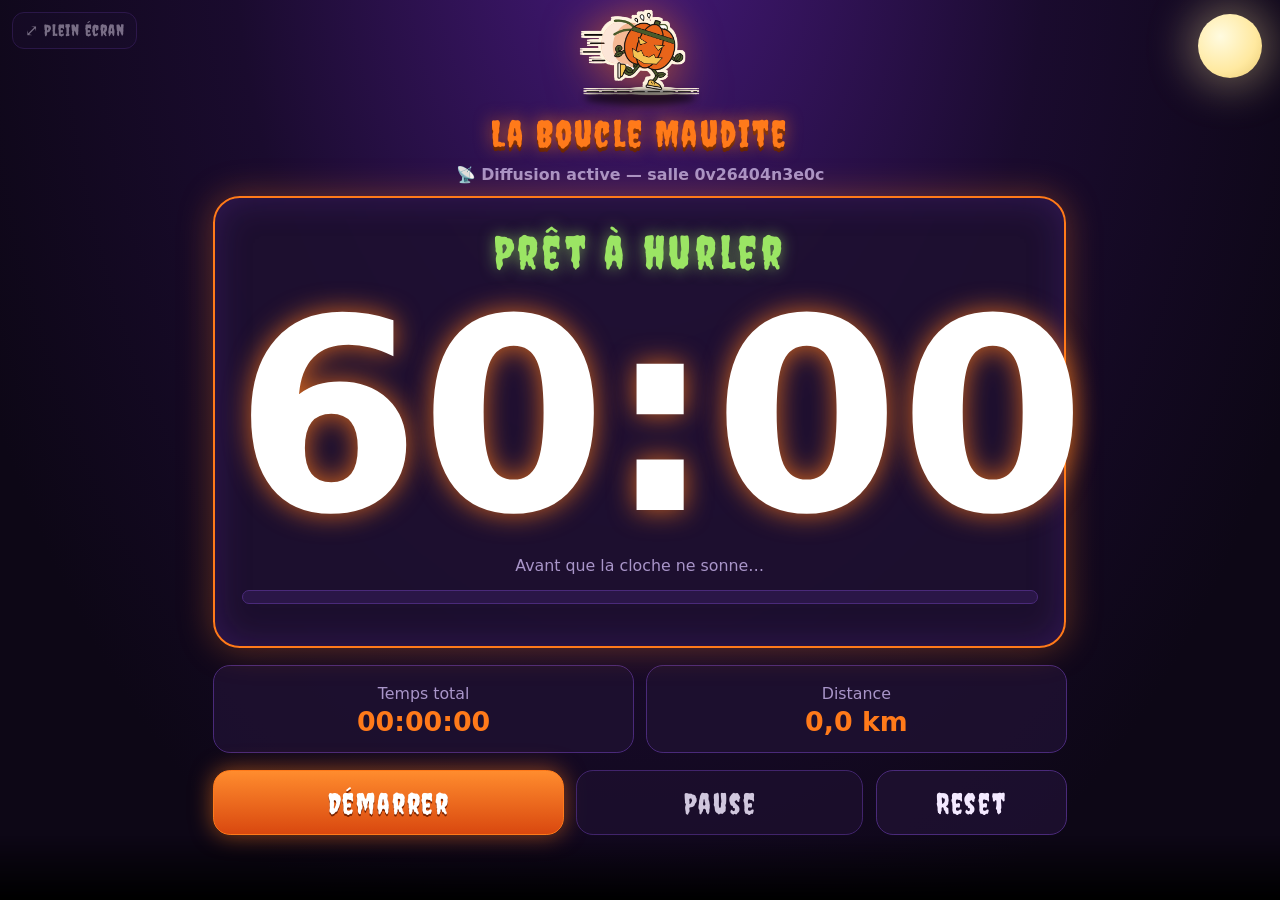
==== index.html @ 6972b986 "Add files via upload Fixing vibrations for iPhone" ====
<!DOCTYPE html>
<html lang="fr">
<head>
<meta charset="utf-8">
<meta name="viewport" content="width=device-width, initial-scale=1, viewport-fit=cover">
<title>La Boucle Maudite — Chrono v10</title>
<link rel="preconnect" href="https://fonts.googleapis.com"><link rel="preconnect" href="https://fonts.gstatic.com" crossorigin>
<link href="https://fonts.googleapis.com/css2?family=Creepster&display=swap" rel="stylesheet">
<style>
:root{--bg:#0d0716;--card:rgba(30,16,48,.88);--fg:#f3e9ff;--mut:#a995c9;--acc:#ff7a1a;--ok:#9be564;--warn:#ffb020;--bad:#ff3b3b;--bd:#4a2a7a;
--fx:"Creepster","Chiller","Impact",fantasy;
box-sizing:border-box;padding-top:env(safe-area-inset-top,0px);padding-bottom:env(safe-area-inset-bottom,0px);color-scheme:dark}
*{box-sizing:border-box}
html,body{height:100%;margin:0}
body{background:radial-gradient(ellipse at 50% -10%,#45197a 0%,#1a0b2e 45%,#0d0716 80%);color:var(--fg);font-family:system-ui,-apple-system,"Segoe UI",sans-serif;display:flex;justify-content:center;align-items:center;padding:16px 16px 70px;overflow-x:hidden;overflow-y:auto;transition:background .4s}
body.boo{background:radial-gradient(ellipse at 50% 40%,#7a1d1d 0%,#2a0a3a 60%,#0d0716 100%)}
.moon{position:fixed;top:calc(14px + env(safe-area-inset-top,0px));right:18px;width:64px;height:64px;border-radius:50%;background:radial-gradient(circle at 35% 35%,#fffbe0,#ffe9a0 60%,#e8c870);box-shadow:0 0 40px 10px rgba(255,233,160,.35);pointer-events:none;z-index:0}
.bat{position:fixed;font-size:26px;pointer-events:none;z-index:0;left:-50px;animation:fly 14s linear infinite}
.bat:nth-of-type(2){top:18%;animation-duration:11s;animation-delay:-4s;font-size:20px}
.bat:nth-of-type(3){top:55%;animation-duration:17s;animation-delay:-9s;font-size:32px}
.bat:nth-of-type(4){top:8%;animation-duration:13s;animation-delay:-1s}
@keyframes fly{0%{transform:translate(0,0) scaleX(1)}25%{transform:translate(30vw,-30px) scaleX(-1)}50%{transform:translate(60vw,20px) scaleX(1)}75%{transform:translate(90vw,-20px) scaleX(-1)}100%{transform:translate(115vw,10px) scaleX(1)}}
.ground{position:fixed;left:0;right:0;bottom:0;padding-bottom:env(safe-area-inset-bottom,0px);height:calc(64px + env(safe-area-inset-bottom,0px));display:flex;justify-content:space-around;align-items:flex-end;font-size:34px;background:linear-gradient(to top,#000 0%,transparent 100%);pointer-events:none;z-index:0}
@keyframes bob{50%{transform:translateY(-6px)}}
.app{position:relative;z-index:1;width:100%;max-width:440px;text-align:center}
.logo{width:150px;height:auto;display:block;margin:0 auto 2px;transform-origin:50% 100%;animation:run 1.1s ease-in-out infinite;filter:drop-shadow(2px 0 0 #fff4e0) drop-shadow(-2px 0 0 #fff4e0) drop-shadow(0 2px 0 #fff4e0) drop-shadow(0 -2px 0 #fff4e0) drop-shadow(0 0 16px rgba(255,122,26,.55))}
h1{font-family:var(--fx);font-weight:400;font-size:34px;letter-spacing:.06em;color:var(--acc);margin:0 0 12px;text-shadow:0 0 14px rgba(255,122,26,.7),0 3px 0 #5a1d00}
.card{background:var(--card);border:2px solid var(--acc);border-radius:22px;padding:22px 16px;box-shadow:0 0 28px rgba(255,122,26,.35),inset 0 0 30px rgba(120,50,200,.25);backdrop-filter:blur(4px)}
.boo .card{animation:shake .5s 5;border-color:var(--ok);box-shadow:0 0 40px rgba(155,229,100,.6)}
@keyframes shake{25%{transform:translate(-5px,2px) rotate(-1deg)}75%{transform:translate(5px,-2px) rotate(1deg)}}
.lap{font-family:var(--fx);font-size:30px;letter-spacing:.08em;color:var(--ok);text-shadow:0 0 12px rgba(155,229,100,.6)}
.time{font-size:clamp(64px,22vw,104px);font-weight:800;font-variant-numeric:tabular-nums;line-height:1.1;margin:8px 0;color:#fff;text-shadow:0 0 22px rgba(255,122,26,.8);transition:color .3s}
.time.warn{color:var(--warn)}
.time.bad{color:var(--bad);text-shadow:0 0 26px rgba(255,59,59,.9);animation:flick .7s infinite}
@keyframes flick{0%,100%{opacity:1}45%{opacity:.55}50%{opacity:1}55%{opacity:.7}}
.bar{height:12px;border-radius:6px;background:#2a1647;overflow:hidden;margin:12px 6px;border:1px solid var(--bd)}
.bar>i{display:block;height:100%;width:0;background:var(--ok);box-shadow:0 0 12px currentColor;transition:background .3s}
.label{font-size:13px;color:var(--mut)}
.stats{display:grid;grid-template-columns:1fr 1fr;gap:10px;margin-top:14px}
.stat{background:var(--card);border:1px solid var(--bd);border-radius:14px;padding:12px}
.stat b{display:block;font-size:22px;font-variant-numeric:tabular-nums;margin-top:2px;color:var(--acc)}
.btns{display:flex;gap:10px;margin-top:14px}
button{flex:1;font-family:var(--fx);letter-spacing:.06em;font-size:24px;padding:12px;border-radius:14px;border:1px solid var(--bd);background:var(--card);color:var(--fg);cursor:pointer}
button.main{background:linear-gradient(#ff8c2e,#d9480f);color:#fff;border-color:var(--acc);box-shadow:0 0 18px rgba(255,122,26,.55);text-shadow:0 2px 0 #7a2400}
button:disabled{opacity:.85}
button:active{transform:scale(.97)}
details{margin-top:14px;font-size:14px;color:var(--mut)}
summary{cursor:pointer}
.set{display:flex;gap:10px;justify-content:center;margin-top:10px;flex-wrap:wrap}
.set label{display:flex;flex-direction:column;gap:4px;font-size:12px}
.set input{width:110px;padding:8px;border-radius:8px;border:1px solid var(--bd);background:#1a0b2e;color:var(--fg);font:inherit;text-align:center}
.zone .card{animation:zonepulse 1.2s ease-in-out infinite}
@keyframes zonepulse{50%{border-color:var(--bad);box-shadow:0 0 38px rgba(255,59,59,.65),inset 0 0 30px rgba(255,59,59,.25)}}
.zone #sub{color:var(--warn);font-weight:700}
html.fs body{overflow:hidden}
.fsbtn{position:fixed;top:calc(12px + env(safe-area-inset-top,0px));left:12px;z-index:3;flex:none;font-size:16px;padding:8px 12px;border-radius:12px}
.logobox{position:relative;display:inline-block;margin:0 auto 8px}
.lshadow{position:absolute;left:50%;bottom:-6px;width:90px;height:12px;margin-left:-45px;border-radius:50%;background:rgba(0,0,0,.6);filter:blur(3px);animation:lsh 1.1s ease-in-out infinite}
@keyframes run{0%,100%{transform:translateY(0) rotate(-3deg) scale(1.04,.96)}50%{transform:translateY(-12px) rotate(3deg) scale(.97,1.03)}}
@keyframes lsh{0%,100%{transform:scale(1);opacity:.6}50%{transform:scale(.7);opacity:.3}}
.zone .logo,.zone .lshadow{animation-duration:.5s}
.boo .logo{animation:jump .5s ease-out 3}
@keyframes jump{40%{transform:translateY(-34px) rotate(-8deg) scale(1.12)}}
.paused .time{animation:flick 1.4s infinite}
.barwrap{position:relative;margin:12px 6px}
.barwrap .bar{margin:0}
#seek{position:absolute;left:-8px;top:50%;width:calc(100% + 16px);height:28px;margin:0;transform:translateY(-50%);background:transparent;-webkit-appearance:none;appearance:none;cursor:pointer;z-index:2;outline:none}
#seek::-webkit-slider-runnable-track{background:transparent;height:28px;border:0}
#seek::-moz-range-track{background:transparent;height:28px;border:0}
#seek::-webkit-slider-thumb{-webkit-appearance:none;width:16px;height:16px;margin-top:6px;border-radius:50%;background:var(--acc);border:2px solid #fff4e0;box-shadow:0 0 6px rgba(255,122,26,.7);opacity:.55;transition:opacity .2s,transform .2s}
#seek::-moz-range-thumb{width:12px;height:12px;border-radius:50%;background:var(--acc);border:2px solid #fff4e0;box-shadow:0 0 6px rgba(255,122,26,.7);opacity:.55;transition:opacity .2s,transform .2s}
#seek:hover::-webkit-slider-thumb,#seek:active::-webkit-slider-thumb,#seek:focus-visible::-webkit-slider-thumb{opacity:1;transform:scale(1.25)}
#seek:hover::-moz-range-thumb,#seek:active::-moz-range-thumb,#seek:focus-visible::-moz-range-thumb{opacity:1;transform:scale(1.25)}
#seek:disabled{cursor:default}
#seek:disabled::-webkit-slider-thumb{opacity:0}
#seek:disabled::-moz-range-thumb{opacity:0}
body::after{content:"";position:fixed;inset:0;pointer-events:none;z-index:0;box-shadow:inset 0 0 0 rgba(255,59,59,0);transition:box-shadow .6s}
body.zone::after{box-shadow:inset 0 0 100px rgba(255,122,26,.4)}
body.hot::after{box-shadow:inset 0 0 140px rgba(255,59,59,.55);animation:vig .7s ease-in-out infinite}
body.crit::after{box-shadow:inset 0 0 190px rgba(255,59,59,.8);animation-duration:.5s}
@keyframes vig{50%{opacity:.4}}
body.zone .card{border-color:var(--acc);animation:glow1 1.2s ease-in-out infinite}
@keyframes glow1{0%,100%{box-shadow:0 0 18px 2px rgba(255,122,26,.55),0 0 50px 8px rgba(255,122,26,.3),inset 0 0 24px rgba(255,122,26,.18)}50%{box-shadow:0 0 36px 8px rgba(255,150,40,.95),0 0 90px 24px rgba(255,122,26,.55),0 0 150px 40px rgba(255,90,0,.28),inset 0 0 46px rgba(255,122,26,.38)}}
body.hot .card{border-color:var(--bad);animation:glow2 .7s ease-in-out infinite}
@keyframes glow2{0%,100%{box-shadow:0 0 24px 4px rgba(255,59,59,.6),0 0 70px 14px rgba(255,59,59,.35),inset 0 0 30px rgba(255,59,59,.25)}50%{box-shadow:0 0 50px 14px rgba(255,70,50,1),0 0 110px 34px rgba(255,59,59,.65),0 0 180px 60px rgba(255,40,40,.32),inset 0 0 60px rgba(255,59,59,.5)}}
body.crit .card{animation:glow2 .45s ease-in-out infinite}
body.zone .bar{box-shadow:0 0 18px rgba(255,122,26,.75)}
body.hot .bar{box-shadow:0 0 22px rgba(255,59,59,.9)}
body.zone .time.warn{text-shadow:0 0 34px rgba(255,150,40,1),0 0 70px rgba(255,122,26,.6)}
body.crit .time{text-shadow:0 0 40px rgba(255,59,59,1),0 0 90px rgba(255,59,59,.75)}
html.fs .app{max-width:700px}
html.fs .card{container-type:inline-size}
html.fs .time{font-size:200px;font-size:33cqw;line-height:1;margin:4px 0;white-space:nowrap}
html.fs .lap{font-size:38px}
html.fs .logo{width:96px}
html.fs h1{font-size:30px;margin-bottom:8px}
html.fs details{display:none}
.spectator .btns,.spectator details,.spectator #seek,.spectator #spec{display:none}
#snd{position:fixed;top:calc(12px + env(safe-area-inset-top,0px));right:14px;z-index:3;font-size:22px;opacity:.55;cursor:pointer}
#bcast{margin:0 0 12px;padding:12px 14px;border:2px solid var(--acc);border-radius:16px;background:rgba(255,122,26,.16);color:#fff;font-weight:700;font-size:18px;line-height:1.3;box-shadow:0 0 22px rgba(255,122,26,.5);animation:bcast 1.6s ease-in-out infinite;word-break:break-word}
#bcast::before{content:"📣 "}
@keyframes bcast{50%{box-shadow:0 0 38px rgba(255,150,40,.95)}}
html.fs #bcast{font-size:26px}
#laps{margin-top:14px}
#laplist{max-height:38vh;overflow:auto;text-align:left;font-size:14px;margin-top:8px;border:1px solid var(--bd);border-radius:12px;padding:6px 10px;background:var(--card)}
.lhead{color:var(--mut);font-size:12px;margin:8px 0 2px}
.lrow{display:flex;flex-wrap:wrap;justify-content:space-between;gap:2px 10px;padding:4px 0;border-bottom:1px solid var(--bd);font-variant-numeric:tabular-nums}
.lrow b{color:var(--acc)}
.lrow i{color:var(--mut);font-style:normal;font-size:12px}
html.fs #laps{display:none}
body:not(.spectator) #laps{display:none}
@media (prefers-reduced-motion:reduce){*{animation:none!important}}
</style>
</head>
<body>
<div class="moon"></div>
<span class="bat">🦇</span><span class="bat">🦇</span><span class="bat">🦇</span><span class="bat">🦇</span>
<div class="ground"></div>
<button id="fs" class="fsbtn" title="Plein écran">⤢ Plein écran</button>
<div class="app">
  <div class="logobox"><img class="logo" src="[data-uri]" alt="La Boucle Maudite"><i class="lshadow"></i></div>
  <h1>La Boucle Maudite</h1>
  <div class="label" id="spec" hidden style="margin-bottom:10px;font-weight:700"></div>
  <div id="bcast" hidden></div>
  <div class="card">
    <div class="lap" id="lap">Prêt à hurler</div>
    <div class="time" id="time">60:00</div>
    <div class="label" id="sub">Avant que la cloche ne sonne…</div>
    <div class="barwrap"><div class="bar"><i id="fill"></i></div><input type="range" id="seek" min="0" max="3600" step="1" value="0" disabled aria-label="Position dans le tour" title="Ajuster la position dans le tour"><span hidden id="seekv">00:00</span><span hidden id="seekmax">60:00</span></div>
  </div>
  <div class="stats">
    <div class="stat"><span class="label">Temps total</span><b id="total">00:00:00</b></div>
    <div class="stat"><span class="label">Distance</span><b id="dist">0,0 km</b></div>
  </div>
  <div id="laps">
    <button id="lapmark" class="main" disabled style="width:100%;font-size:26px;padding:14px">✅ Tour terminé</button>
    <div class="label" id="lapinfo" style="margin-top:6px;min-height:16px"></div>
    <button id="lapshow" style="width:100%;font-size:18px;padding:10px;margin-top:6px">📋 Mes tours (0)</button>
    <div id="lapbox" hidden>
      <div id="laplist"></div>
      <div class="set" style="margin-top:8px"><button id="lapundo" style="font-size:16px;padding:8px">Annuler le dernier</button><button id="lapcopy" style="font-size:16px;padding:8px">Copier</button><button id="lapclear" style="font-size:16px;padding:8px">Tout effacer</button></div>
    </div>
  </div>
  <div class="btns">
    <button class="main" id="start">Démarrer</button>
    <button id="pause" style="flex:.8" disabled>Pause</button>
    <button id="reset" style="flex:.5">Reset</button>
  </div>
  <details>
    <summary>Réglages</summary>
    <div class="set">
      <label>Durée du tour (min)<input id="dur" type="number" min="0.1" step="any" value="60"></label>
      <label>Distance (km)<input id="km" type="number" min="0" step="any" value="5.2"></label>
      <label>Alerte finale (%)<input id="pct" type="number" min="1" max="50" step="any" value="8.33"></label>
      <label>Annonce vocale<input id="voice" type="checkbox" checked style="width:28px;height:28px"></label>
      <label>Musique stressante<input id="music" type="checkbox" checked style="width:28px;height:28px"></label>
      <label>Vibration<input id="vibe" type="checkbox" checked style="width:28px;height:28px"></label>
    </div>
    <p>Astuce : mets 1 minute pour tester le chrono.</p><div class="set"><button onclick="laugh(9,165,.7)" style="font-size:16px;padding:10px">🎃 Tester le rire</button><button onclick="say('Préparez-vous pour le prochain tour')" style="font-size:16px;padding:10px">🎙️ Tester la voix</button><button onclick="musicTest()" style="font-size:16px;padding:10px">🎵 Tester la musique</button><button onclick="var ok=buzz([500,150,500]);$('shmsg').textContent=ok?'Vibration envoyée ✔':'Vibration non disponible sur cet appareil'" style="font-size:16px;padding:10px">📳 Tester la vibration</button></div>
  <div class="set" id="sharebox"><button id="copyview" style="font-size:16px;padding:10px">🔗 Lien spectateur</button><button id="copyctl" style="font-size:16px;padding:10px">🔑 Lien contrôle</button></div><p class="label" id="shmsg" style="word-break:break-all"></p>
  </details>
  <details id="msgbox" open>
    <summary>📣 Message aux spectateurs</summary>
    <div class="set" style="flex-direction:column;align-items:stretch">
      <input id="msgtxt" type="text" maxlength="200" placeholder="Ex : ravito dans 5 min, bravo à tous…" style="width:100%;text-align:left">
      <div class="set" style="margin-top:0">
        <label>Affichage<select id="msgdur" style="width:140px;padding:8px;border-radius:8px;border:1px solid var(--bd);background:#1a0b2e;color:var(--fg);font:inherit"><option value="30">30 s</option><option value="120" selected>2 min</option><option value="0">Jusqu'à effacement</option></select></label>
        <label>Lire à voix haute<input id="msgvoice" type="checkbox" style="width:28px;height:28px"></label>
      </div>
      <div class="set" style="margin-top:0"><button id="msgsend" style="font-size:18px;padding:10px">Envoyer</button><button id="msgclear" style="font-size:18px;padding:10px">Effacer</button></div>
    </div>
  </details>
</div>
<script>
const $=id=>document.getElementById(id);
let startAt=null,timer=null,lastLap=0,lastSec=null,ac=null,wl=null,zoneFired=false,pausedAt=null,seeking=false;
const nowT=()=>pausedAt||Date.now();
const pad=n=>String(n).padStart(2,'0');
const fmt=s=>{s=Math.max(0,Math.floor(s));return pad(Math.floor(s/60))+':'+pad(s%60)};
function beep(f=880,d=.15,v=.4){
  try{ac=ac||new (window.AudioContext||window.webkitAudioContext)();
  const o=ac.createOscillator(),g=ac.createGain();o.frequency.value=f;o.connect(g);g.connect(ac.destination);
  g.gain.setValueAtTime(v,ac.currentTime);g.gain.exponentialRampToValueAtTime(.001,ac.currentTime+d);
  o.start();o.stop(ac.currentTime+d)}catch(e){}
}
function tick(){
  const lapMs=Math.max(0.1,parseFloat($('dur').value)||60)*60000;
  const km=parseFloat($('km').value)||0;
  const el=nowT()-startAt;
  const lap=Math.floor(el/lapMs)+1;
  const remMs=lapMs-(el%lapMs);
  const rem=Math.ceil(remMs/1000);
  $('lap').textContent='Tour '+lap;
  $('time').textContent=fmt(rem);
  $('fill').style.width=(100*(el%lapMs)/lapMs)+'%';
  if(!seeking){$('seek').max=Math.round(lapMs/1000);$('seek').value=Math.floor((el%lapMs)/1000);}
  $('seekv').textContent=fmt((el%lapMs)/1000);$('seekmax').textContent=fmt(lapMs/1000);
  const zoneSec=Math.round(lapMs/1000*((parseFloat($('pct').value)||8.33)/100));
  const inZone=rem<=zoneSec;
  document.body.classList.toggle('zone',inZone);
  if(inZone&&!pausedAt&&startAt)musicUpdate(Math.min(1,Math.max(0,1-rem/zoneSec)));else if(!musTest)musicStop();
  const cls=inZone&&rem<=Math.min(60,zoneSec/2)?'bad':inZone?'warn':'';
  document.body.classList.toggle('hot',cls==='bad');document.body.classList.toggle('crit',inZone&&rem<=10);
  $('time').className='time '+cls;
  $('fill').style.background=cls==='bad'?'var(--bad)':cls==='warn'?'var(--warn)':'var(--ok)';
  const t=Math.floor(el/1000);
  $('total').textContent=pad(Math.floor(t/3600))+':'+pad(Math.floor(t%3600/60))+':'+pad(t%60);
  $('dist').textContent=((lap-1)*km).toFixed(1).replace('.',',')+' km';
  $('sub').textContent=pausedAt?'⏸ EN PAUSE':inZone?'⚠️ Rejoins la ligne de départ !':'Avant que la cloche ne sonne…';
  if(lap!==lastLap){ if(lastLap){if(!laughScheduled)laugh(9,165,.7);document.body.classList.add('boo');setTimeout(()=>document.body.classList.remove('boo'),2500);} lastLap=lap; lastSec=null; zoneFired=false; laughScheduled=false; }
  if(rem===1&&!laughScheduled&&!seeking&&!pausedAt){laughScheduled=true;laugh(9,165,.7,remMs/1000);vib(remMs);duck(1.4);}
  if(rem!==lastSec){
    lastSec=rem;
    if(seeking||pausedAt){}
    else if(rem<=10&&rem>=1)say(NUM[rem],1.25);
    else if(inZone&&!zoneFired){zoneFired=true;say('Préparez-vous pour le prochain tour');}
    else if(inZone&&rem===60)say('Une minute');
    else if(inZone&&rem===30)say('Trente secondes');
    else if(inZone&&rem%60===0)say('Plus que '+(rem/60)+' minutes');
  }
}
const LAUGH_B64="//PkZAAfBgMEBmXsopxbweCseYrZCKwkoZdZ86nGajnC0qEfAAYdcJojmOKXzXeoGXfRTRPAQiKCQigi7FAExFiLsTHSHSLZfG3DZ2w9U6mi7FAGCR9+78MRRwEeC2hJE4aDhRvJwZC+db5OHIaBOBDydk7Lmoz9/2BLLaEJB52wCQI7RMcOFITgfLezfOxY7Y/xuOdvej+HBg6ZoRY2mr7Oc2/dyizr3YJBMPzszflszfXiQeMLGCQTOnKUpzf0vRgkExY4wcGB/J2rzm16QnsRXv5wTHKadmavL3v06vs5p2fuLOw4Jh4wYCWJb7a87J65RN5K4lq2DzoRLRuTN4HGOpTsYcbEg8psZGAEUGTqCQIacdD/IOPWlznVce/xR4rFG/3AjH7oPseM/YgCBBd3RCgQIiPsRd3d20eM73d/3d292TKA7/yN/qc5z/yMJnchFOc9CHOf5xQhMin+p0J+dyEOc6E52Eznf///////0IQ5zh8eIEyCDCYucPUzIfJ3wwgMO/CjbzIzEcODCzWwoL1ANNAsFGjGBhI+UC4QehUzMJCAg9RWCDwwsNTGNTLSJ96VIOFhYRYsKUSIoKuRVW8QNRP0alhFUVEVEVAos1qKijWkJya2onoBUVAo//PkZGEpSgcAAG8PbpzzveQAw9R4tFQKrUbYuEWUaQDIqKuRURTUaYQp9VynKnKjyjaKyj3qN1mFoBqYRgJANhbuxYRBDgZFUWLRcVh3PWIsOWZr8tS0K/XyZleWthNyh0JsVImljDyPUVhnmGVRafi5whbOJsbAsBavTALLJ6npY+ScE5sk3x3BJS5pRLoPk7sfJOj5/Pgzicq48BbK1KoTflqWv5mD1Cbcs9/lrytKo2s8riuFs6DQCAQBOSdE5ShbScdBHuTo9s1PhFkJJ1snaPenoTonZOycHqTk+ydJfCAJyfB8E75O+faT1/z5PsnCAPo+Ccn2fR6VJwKFnHM4vhyy57klyC5AIkkmzt88oPR92J2Tix9nwgLE4JwgOfKD1k9D6/Pu1gk/zVIVJ1kt7QZDvO6hvqaabodWnqG4BT+bX/84475wZv45jA0RRvHeL8aHDSgmf1E//EhuaG7dQzO/////////qFQ3zhMExyFClArLH/LlgsBl5liwEYmnjGnTGnTmfFhD0IfgbAmyWmQLLTJsemwVl/MUKUbUaLApFVAvy0xaRAort6BYHemwWkTZA7EVitXqchRajSnH/6BSbH+WnQLLSIF//oFf/lpy06Bf/6nHorqNIqKN//[base64]/CJBhBjBiESEWDD4MIMf///+DAGH/gx//4Rf4MQif+EXgw+DD/8GH4MYMFhFWE7MLAlYoOGBjWVYVVRrSnCKoUbB8HOSpzB7kwa5UGQd6nPwdBkGIrwfBzlqrqrqcOR/qNOQ5MHwZB7lwdBgQeDEVhoqsaK6q4yJFR//PkZE4r7g0WBWMPrh0ridwAziQIyPRXVXg9WMxjVXg1yVOWrJlsnf5qsmk/sjk5YEqRMh/0N2RtXVJJWrNXZE/yGip0zE2mRP+hiyNkyiDIX8f4Qjf5/mTMmaumchjJGqAqjJ02iwsEqVOPGLkskBI1SJmMjTJQ2BAi5JWtkbImrlgUkZMPVHBydkbJ5KOrHjjq3/kwJEm2/rV0zH8ZChmXLkibbV38ZAhpJkymRKlQyf1q0nVO/ibbJpKycFHVMXIHRMhURMQlTMlkqZnqmZAyRDGTslVMhiGtC+WaHEnLVDQYgMMMdDl4TQMUMrkhJK0IehhI0PLUkgmhJ0PaWhfaEOaF4kK8SAGIh5Jw12ks19fLJeQ5oQ1fQ0kYm680ElLXoe0r5YOPrszuze8sPK3m5xYeWHlbytxvdgzgj4M+DPwjwR/4R4I8EeCPfhHwjwM7+DPCPhHwZ/4R7+DO/+Ee4M//8GfBnYH3cI+DPgzsI/CPhHgZ3CP//+EfBnwZ+B//8I////+Ef/CP4R////hHvgf/hHwZ3+DPTFM5wsZTwY9MYMYGMTHRWgxyi/S7l3qqQbBz+SaSP+6jO4y6Tqezt0WdK4X23SAU5aSAUVHLkz/smk7JWrJlMkVVRWcm//PkZEUqpg0cAGMPrh0TZagAt2oEDUVjEJVZFRWFDQFHZGoiyX0zUNg46GL/P+hsyRkaG7VUMENFEGrScECf1yYNcv3IVXgxWBWBy1YVYXJCCKrqcF913LtbK2Zdi7fbMX6QIIES+y7S/ZfRdpfVAg2QsgWRXYgTbKgRQJgFS7WzIE2zl+l2F+2yoEi/S7iyS7i/CnaYvlg6nSYqn1PqdBjAx6YqnvU7U79TtTtTv1OlOvDHqfTFTF/1O/CxvU6TF9MVT5WZMdMT1PBj1O1PJiKfTF9TpT6Y6YiY6nXpkTxMmmmjQTJp8TzppNmn0wmRSgchoGkmjTTJpmmNk0DSTAOY0zS6bXiSr6HtDShjShzQ0r3X2lD2kkiG9D0MX1/oahiGtK/A3znllZnlZnlhujkeRzRRFSxIwM8uB+XyYR8oM8sI+XCPk/CPkwj5PCPkgzyf8GeT8I+T+EfJ//hHyf/wj5f4M8n8GeX4M8kI+WB+Tyf/Bnl4M8gR8v4R8oM8vwPyeT/+DPJ//8GeTCPkCPkwZ5f///+DPIoiCBMsgI4Q9Y0AIWZMFHAt5g4OZ2djQw5IVAyybZ13uUrC5LkKrwao0G6MIK8jQ18CYGYynkxAxpWZTtTv13ruXcu5shfR//PkZEYrNg0eYG24Yh6bWeAA3mhgsqYwYwLG9MdTxYOWDqdpjqeDHBjzMYrudzFgynSnSnSY6Yv+p0p9TpMf1O0xlOwx4WOp7/THU+mIp9MRTvwxyn0xgsZToMYp5MdMZMYMYWDBcynSnkxiwcsHU8mMp2p9TynananlPKe9T6YinSnkxis6nSnlOlPJiqeTGTEU+p0p5TsLn/0xAudTtMRTyY6nQY30xFPemL6nX+mMp9MYrMVmLBvMxys3qfU//hY6n1PKfLBlP+mOmImOp9ToLHTEU96Y6YinlPep5Tr0xVPep16nkxVPJjqdpjBjPU6/1PJjqdJiJiep71PJiqeTE9Tv1PemL7kQbB8HwfBvwf8HQdBsGuVBsGf8Hf/uXBvwbBsGOU5JWpGNKRxn4a8vFa8a/sleya8vea+vFa/59HeZx0GQQZB4Rvfwjf+DL2EbwRv/+DL/+Eb/CN/gy98GXvwZfCN///hG9/+DLwMvQZehG9CN7Bl7Bl4I3wZe8GX/CN/4MvAy8DL+DL///gd+//wjf/+B3rwMvf///wjeCN4sgIgWADsegLhgs1GJwUeHZJicMmCgWY1DK7fVgcqDGztnbOWAEqqpzBqGDVmqqmVJJn8ZG1VkDJV3F+Gy//PkZD0pEgkiAHMPjh8rZgAAnuYENmL8Lt9VSDFOYOVURUcpWFAkAqFkSyJftdi7BGpAkWTErgDC7yyYnIBXbOuxsvtk9drZv9sn+2RsrZmytkbI2Rs672ytl9sq7y/DZC/DZy/bZl3ruXa2dszZ13tkbK2ZAn67V2NkQIrsXYu8vwu7y+y7GzLtL9LtXY2Rdq713Nn8vu2ZdoAUgTbM2UCqBbNgC2bQFY2Ae/Nk2jbNsevj0j0j1m0BW49JsGwD349Btm0PUbHHrNg2ebHAqfmwPQbA9A9I9PNo2ObRtG1/x6vzb5tm2bPHqHrNs2TaNg2zZHoNgek2TaNgeoejmwPWbfNn82TY6GdDWhoXmhoaF/oZ0P6+hy90MaO0/9oQ2EdzGxssKZYGzxIwxobLA3+DYMBsHhhoM3//A97hHYR1CO/8I6BmgjoD1sGb4M0DNhHcI7BmwjoGbA9aCO4M3//hHX//CO8GbgzYR3hHQR2EdQjoGahHfCOvCOsGa4R0DN+Ed//wjv/8GbA9a//wZvwZrBmvgzYR1///4M1V8sAeWC8NP0/MDxkMDyQOGA6MkQPMOgOLAy+WAPTbSNUREAWrtU8KKRWRVCikV/U4K1qn9qypvVIiuFV+iqo16nBW//PkZEIqCgseAHcZPB7qydQAsCqMT/8yk8yk8sHH2d5Y6Kzys4sHmccWDjEFK5iwIWJzFFLAvlgXywJ6jRWUo0o2px6K/+iopwpz/+pz6nHqNKNqNqchQpRssFKNhC6nKbCbCbHlpfTZ/y0noFpsIFIFIFFpS06BXoF+mx6bJYWQL9AstN5aT0Cy06BZaby0haX02FGkVlOFG1OVGkVwhdFdTlRpRr1G/U5U5UaUa9RtFcKlIqqNKNNXaqqVUn/7VWrNVVIqdUipWrBwKpFTNX9UypmrtXauqX2re1f//3wZ2+b4s4SNSMZ2+SRySfpGpGPi+bOWc/75JJPmzl82cvj74vi+LOFEP//fN83yfP/fD3y98PfJ8f9nfs5fF8PZyzl84MIqBkUSMB3dbyEUjgZFEjAaRuHgxvIRIqDEjgwikDDeG6DA3cIxSEYoDIr/wZFQjFfBkUBkV8DisVBkVA4pFAjFQZFeDIp/hGKhGKf/4RivhGK8IxT/4MioMikGRUGRX/wZFfCMV/hGKQjFOEYp/hGK4RikDisV//hGKgsDhhYYtjH00Rg6adrjGmlJnaYYuUhhcFhdMZMYLgynl2iQo2aDoNcuDWyF+mz+2dyoMcqD4PcpMYMDjBwZMVT6//PkZEEo/gseAG8Pnh2TXgwA5mZAnan1Pqdep0p9TpT4YxT6Y6ngx6nlO0xQsdT5WZTyYqYqnkxUxFOkxis6ny/RfX12tnbOu5s3rtbM2ddynSn0xkxkxvDHKdqeCx0xExvU6U+p70xfTFU6TGU+p5TtTpTtTpMZToLHU7THTFU6U6LB1OlO1Pep5T5mP6nlPpiqdJjKdlg6nvDHemIp9TynvKzKdqfU8mMmKmIp2mImIp////C5kxfMx/TFU7XaPSbA9Q9Q9XHpHr4Fo2jb49H/Ng2ePWbY9Rsj0G3/+bBpJpNphNmimjR6ZFJNBMphNppNGimE1+aCbNFNc0umOaX/a1c7VrWcPa1d1Y6PtWHGrWtqd/9Xdq5vO3SbJaQwuMTDbEMNFMw0Ujmk0NGhorDZnnFfRYPgzXhhgw0MMEX/+DNYR14R1+B72B60B60DN+DNgzQHrQM2DNwPWwjsGa/gzf4M3CO//CO8Gb8I6/hHcGbhHf4M1//wjvhHXBm//8I7wjvBm///wZuEd////+DN1WrmRAHf2GgAmAvmuQmu2BwMQgA64qcwBBU4gAtUcla0HqnVO1dqqp2r/6pmcM698nz8TcBWE0LUBQ5aFp+WpaiafialqJoCOLUB+LIt//PkZE0kvg0YAGntjini6ggA5ih4QFYBXE2AVhNCzAViyAfhNS1LM+j55OD6J2fISU+CdH0ffLUsy05alqWpalpwFQBWLX8TUsy0E0E0E3AfuArCbCalmWfE2AVxNQH7/ialmAqCbiaAKRaialpyyLUsi0/E3LQtC1LQTaCdCoKgrgIQEAJzBOBVioCdQTvFQE4AJgToVYCEVxcFwXQHYFqgO4XxdC1ReAdovC4CIL4vi/haxfhaQtEXRcxfFUVBXiqKwripBORXFT4qRUAQgnQJz+Cc+KojI6RmjoIyIx8dBGBnjOIyM4zDp+M46/5i2onBjqYsFhYFp+ODGdRYViww0jDKQbKw2WCf5Yeb3m9xY3/ljRqWpyVrRWCiv///1G1OTWs1eNS0VVG02ALYtIgUmwWmAty04GsWAaxZhFYDFgRWgfRbhHrA1qzhFZCK3hEdAxw4GDuER0DHD8IhQiFgYULCIUIhQiFgacKEQgGECBEKBhAv//wYs+DFvA1i2DFkGLPhFbCK0Irf///wYs///+EVqkAqAUGE5wbWaqqmTnhnrWDnpAIDiIHEBYJzFwdMZTpMZTpTpVcw0DMDAxoHBQAriMK4o1O1P/4XBzFxcrHU6TETHLA6n1OzDNVj//PkZEolYgUgAG8vjimTecgAvaqcg8KGBAkGhA4VDNGcHRgxA5vDmmNBArRBiBoIIBAdAgEQCIBFGEAiARRhRJAJ7Z2zrvbM2b/bN/+2b//1GEAijCARAIoyDEDQQNBBRj/QCeDEDQQB0CjCiaAf//1Ev///0x//0xExExPU8p2p5T/+mJ6Y6Y6nywOGHqf/m0bI9ZsAVx6zbNrmybfNges2B6TbAqD0gBY9f5t/u2pqa3TtqdtbtqVvdumtrau7N9qVnamtrVrv/tfa//1Y7alYrGtra3avalecZxtXdNbtXKz/qzq6ST975/K///eeb995p3vkBgJ/Aw/gP5gwTgCJO+BicLuoDCd6DA7wGB3ngYXiqgYXxsAYXgvQiizBhPgiT6DCfgZPyf//4MHfBg7gYO4DHcO4DHeO8GDvwY7wIu88GO8gbvHeAx3n///A3e7oMd4Md8GO8GO4Dd7vCLvCLugx3QY7wZ/P///////////+DJ+EZ/Bk/CM++EZ9Bk+wjPvhGffgyffCM+CM/wjP8Iz+EZ8EZ/8GT+oFAcABWAJgAEJgCRp4k4BjYNhgQJoUB7UBogqmKwQTUL3mkMowgQEQ6DIDHLmgAYHboWAFQAjtNU7g1MVaSnYYeMRG//PkZEMpVgkkYHdZEB8a/cAA9WzMiy5aBEsgXSQICEArBDgvasIASsA0QFTHfAHBCCE0ISwCVgnCgqYsQFhEsXmgCIAWrBwDVVTNWDgQ6Fq3qmVL7VP//9q3tWao1ZqjVWr+1cQAGgAd96p1SFYBgIlygUYoiLGFyQUeztnT4f/vg+L5vh74+1ZqzVv9qyp2rKm//9qzV/ao1Rqip1StWVItBBiDIPcpyYPcqD1OoPchy1pQfBsHrSAIwCNU6WqtRaiBODr0kiH08W+KRGmp4n9x/7kTv0t+L/dpJK49PF/+kuf8Yof+hjcGfGX1fd+YMjcGPo+r8UP0D8vtG43GoxQUVDRxv5PT0//fuXP+nvXaS7//duX/pL1Nev0n+Z3ryhpwpwE04JKnAc73bp9uJwlacJltltmW0W0ZbZbZYTgK04P//MO8wkrH9MO4f0x/A7v//8GacGaYD02mA9NpwPTacD0+nCM4MGThA5wTg8IzgCM4QOcE4IMnAEZwgycH////gycP/////////////gxFsGIt//CKLSvhgAYQmA4DsYSaTRiTAOGDsA4YDoHZWB2DQmAcCaVgIFgAsAH0CmSqVkLJzDSVIyBsxfdszZF2eWASsDywAYLqiQOhQDg6//PkZEcqMgkmAGPZBB8qkiQA7CZcAGIKJIBDAAMAAsAf5gglYJYBMAAwADBBMBwsAlgA3QfMEEwAPKwP/zBdKwSsEwQPclRv3K+D3JcqDlV3Icr1EvUZ//9RP1E0AyAdRNAODo1GSscMPC45WMWBywOFxysdTynan0xf9Tynfqd+u9dvoEvXa2RdjZ2zLuQJtmL6tnXcWQbI2dsiBEv22dRNAIowgHQDqMf/qMKM/6iSARRP1ElGAeZ6ARRgHR+on8YfCijFBQUanoxQUT4OhROozh0Y1RUVC+bqUcbjcbovoqP5JJpM///8lf+TfJH99/5P8nkypJI/vydq7/SZ/JJJJPJPk9E69F9FRUdF9H/0NH9H9HGvoI3G6GN0VDGv8wdDsxZDoztjEzPAAx2HcrB0rBwIsDQIoMAYhEhF4RcGMGHwiBFgwBgDD+EUDEGAGAAGAIGEIGDoMAEQBEMGBCIAYEGdBgAMAQiEGABgIMADAgwIMDgwP8GB/4MDAwh/gYAAwPCIP//gwP/4RD8IhBgcGB/8GB4RADAgwNUrDAsAuYLgsZZIwZyxucBGYZmoyYYkwZZHIZZFmYLAsWAXLALegW+XptBwAql8QggAgxU+5K0lqoFIFlpk2E2AMFvp//PkZEMp5g0kAHcvnh+yjhwA5SZ8sAYLUCwMFvlpi06BSbJaQrXTZAi5aZNg11itc11kCv/02SspThFb0VCwWo0o0iv6K3tXao1f//2qtXaq1b02f//9AtAtAtNgsYla6bHga4rWQLTYAmIGsLSFpU2C03psoF+mwWm9AotP/qNqNqN+o2pyioioiuo2pyo2pwo2isiuo2EKqNKcBH4Qt5rYlp0C02fQLLSlpv/02P//9ArwKsmymwa+IEXTZTZcoYIxk0mkwR4wTQGKmhhJkNUaIxxgkeMU0EwR3TSaTSbTfNJNGh/z6Pg+uTr8+D459n2fZ9n2fR9k5PonR9HwfX/Pvk75Oum/zS6bTaZ/5o9MptM9NpvptM80DTTCZTCYTRWFfMKKk1SRzn0/K9CaphhkYjFZ2MAFgw6HTAABCJWDI4lQlQYphEoESoRKgZUp8IlcIlQiUCJUIlYRKQYUwiU4RKhEoESgRKQYVBhWESoRKgZWODCsGVCNcI04MqDKwZX///BlQOtQOlcDrWB0pgyn///8I1BlP///4Mr/gygDEqmyY/D8bnwEZmlkcBygBrOM/kZMfgXM5RKKwxAwWIFlpwMMLOXwTbTZAwWpsFpSsECwAJgAAJWACpvLTgYY//PkZEAphgsaAHctniISjhQA5miIS0paVAsDBb5aYtKWnTZLSqNeo0pyiqELhUoIVLSgawtKWlA1paYtMmwgWmwgWmyWlLSpsFhYtMmyWl9Avy0ybP+WmLTJsoF//oFFpk2f9NhAstL4GuLC4Hh/y0vpsoFARctKmwWmLTFpS0v+Wl8tMWm///02f//QK/02f9ApNnwIuWlK1vLTFpTWXNZcIUKy0VUVUVVOFG/U4/1GkVlG1Of9RpRpTkKlGWUiuZZRllIrM6F8LULsLWLuL0XIvC4FpC1gO0XReC1C9F8XYvi4Fq4vBaouhaYvxdF7C0C6FpF/[base64]//8IrIMWwZ1hFZgxZhFb/////hFZ///wit4RWVIEFfCjI40Y9+4KRwoLMWKRWMUKRXRWau1VUzl/BwCiWn5odMJn/8bY2gcnLITUsi1LLjZGwN//PkRDYb1gkgAWntXjXUEkwK08U8obI2RtDYByDZByDZ42gcnGyNonYC0fX58E4J2Ts+yclgXl5oQ9DEP5toa0NH/FTFUE6FWKoJwKwqiqATgIMVQTrgnArf46jOI2OoziMjoIxGaM46DoOgjEHfEZEbC0eL0XBc+L4uQtQWgAJMLWLmL8ZywslkrLC2WFZYPYsLSwqlvlZYVyrzp48enjxcPTx84RjxzOT54/y9z+cPnz2fOTx45P5/+cl06ULkwaMQIPNu3NUNMurGUBggQQFg5WJVaD3KcqDnJVVVjciDVOPg2D/+DXJcuDoOgxy4OchTmDPNFMdMmmm+aCZNFMmkmfzRTf6ZTaYTSb5ppvkn/Q7oZ15paOv9M/9Mfpjpg0htJpMps0CzLUsyTr/X0MXl9fQz/ob15fX+vdf6Gr7T//2nryGIc0knLTmmafTSYTSb///6b/TCaNNNJs0emzS44EBghgUEOPgUBggEECjDwXGjA/BwEABgQ+PBgUAwCOMN44+BDwcFHARwCCBDD4/Bg8GML6nJYGRo3TmjUaZTKRWUywGispGHwUWAWYKIwCMCkX+LVtObKLA4EAYEAZI1QwdbNU1K4vx6R/pGGOOCp0jiwOXISTTaLAwKMZ2+//PkZEsmZg0mAXMvbieL1iwA5SZ8AqOzpJB8EkjeSBxqjJXEceIDHL8AMQxxx49dqhwOMSrUMEY4kwlWDBi+5ftcilcQilLJ7l67T0n3PfJ8/Z0zj3wSP8EjgkZnZct82dm0hptABYBYIwPWhi+0r6+hjQh6/2ho6GceteQxDieD18sfaV5fLA0m2PQFYhg9QjAV6GFgNs2u0CtaEMQxDWhDywNIrB6Arx6AM5siKFiQxe7pr7tWKzoQr1f2pWOle7V6b6sVivVvd9WK7q9qeTeaWf949lm7+SSaZ/Op3vmfSz/yd5L/1ermp0r+1K79qdK3tf/a+1fqxq7X3X/5WQDr6hMgkE38QCwQDIBANGhv/4RCwiE4RNBgQMECgRQI3vwiFAwoQIhAMKE//hGB+ESgZCgZSwYQIkCJAiUIlCJf////8I7Bmv//EXiK4i4isRTEUEViKRFYXDgIWIuFw4XDRFxFRFxFcRTxFcRcRULhBFguEC4WFwgXDcb0bmN/xu43hvjeFAigsb//+IpEXxFf+Iv///G58b43agHSQCEBKwYrCisYZEnzWRWBGGAZgQaYuLgIUL8GFhZix0bcUFgHGAIZFysNg6D4MGRcykH9MUsQBwB0dxjRIMchVWDk//PkZEQlKg0wy28Pdh0MEhAAqB9cVoOctyVYlV1OXK9yINclFaD4OVVRVMdjaM7tK2qxQarGaSbTQn6ZGx02mOmxPU2J+mOaSbNHptMml02J+mem+mUzzTNEbBopv9pJMGsGUvkmE3Xl/of0PX+hi+hyG/tCGNDSSftDSvdpaWlf6HoavtHE1XmlpXl9Dl9DUOaUM6+0r68vrwMReaUOLX/9Gvp53ppSolEPv0aiDR6OedEppFTzv5JXr593HNlzluUTa4abVa4Nzt3pONmU8r6/Lnjtm9dYpZ0cPVp8m4cStVqsajhVquV3a1YfB9m8TpXOictR9K8+moGEDBjuA3f/Aj/AP+/wGO8Dd7uA3/XgiQYRQYRQf8IkADI4FAxMBQMCgQDAoEBgn///42Bs8bA2uDl/4OYbAOYbIOQbXG2NnjY4OQHKNobXByjY42uDm42j4/59E7JyTjn2fJOz6J0fXJyfP/PjnwfZ8H2fFfMDwOLAHmB50G9m6mB4HFYdmHQdmHRImEwClYCFgBTDoOjcIDysDvMDwPMkAPMLgBDgBEIAtUKzpKwPLAHmB4dG4LhmDCACDYMCwgGPgXBiwCGCghxYJ/+YICGCgnlgFMFJvLAIYKClYKYICmjApgoI//PkZHEtrgkeAHd5dhsjBjgA5qI0aOCGCVhXWlZOVk5WCGIJ5WKWBTmFMUT/LAhWKWBSwKWBSuYrF////8rE8rP8sHFZ//5nHFg4rOM48rOKzys4rPLBxWcVnn0eZ5x9nlg4rOM84rP8sH+WDys////LSJsoFnhgWmAi3pspsemx6BfoF+gWmwgUgX4EWLTIFIFJsJsegUgUWl9AoDWJsoFeWmK1gNeBrS0haUtL6bCbP/8GwdBzke5cGQdBsHQdBrke5cHf8G/B3wfBv//wd8Ge+Hs5fF83y////fJ8FEGdM5fJnKSb5M4Z2ogzp8/fP2dvi+Hvj8H//wbB0HQZ8HOR//B8H+5EHQfBkH/B/wZB3+WAIYmAhq3LlgCmxLAZebEscqWWkTZLCcrTlYT/MKF8rT+WAn/5YCGmCYRkGXBl4RvwjYRsIwDtBkBkA7QOQGTwwwYYMOGGhhoXX////hG/hGgyf/////gyQjP////8XJITyEITH8fpCcfo/AQgAbn+YHAeYyjKdNnQYdh0YcHmdnZyIeVnRYDzO2UrvTZA8sBxjSkakpHGjX+WB5j3Rjxxjx5jxxunZj3Ru3Zjx5uxxjh5YH+mygWWnLSFpS0yBXpspsJs+mygUmwBlhaY//PkZGIr2gkmW3d6Fh6TBhQA7SE82LE8ko2OQy5YDLCsumwHIGrNX9q6pvar7VGr+gUgUgUWnQL///0Cv//9ApNktOmwWn/y0vlpi03tUasYAiqQsAPav7VWr+1ZqrVPar6pWrKmEAAOAqlasVgFStV/2rKmVN//7V2rqlMAB/1ThyFq3qlLAFU7V1Tqm9qggAKmVIqQOBqlVO1YsABCAVM1f/98XwfL0jXzZyzh8HxZ2ztnb5vi+bOXwfF8f//Z2+D4Pgkh6Sb4lyGcpHvgkm+f/74PkzhnDOUk2dpJJJKIipMWHJJPl7OmcM4Z17Omde+P/7VVStV9qzV/ar7V/asqRqqpGr+1ZU7VWqqk/2rNW//MbxvPLIVK2HMuhOKy7Ky6MiUwLAbmGwbFg+zG4bv//LA3////mN43lgb///LA3mNw3FgT///LAnGJ4nAzd/hHeEd8I78I7uDJ2EZ2EZwMnQNGj///////////8Gb///+DN34GGEWESDEIoMQYgxAxhEgxBiDEGHgx8sAkwSVDdwvOKnowSCDF4JM9FQxeCDBBVNRqMz0LywCSwVTKouLAR9AMVgnzBIJMEi4wSLzFwvLAJMqAgz2VDKrIMqlQxeCCsEGCQSYvBBggElgE//PkZFQqug0kAHNPnhwK+cQAuCvElYvLAJKwR5WCSwILAkxIkrEFgSYhcWBJYXGIEmIEmvEGI9FgT5YElgSViRJiJF12IEGztlXf5fdspfVsq7F3NlbMu9szZ/Xc2dszZfUY/1E1GP9RNAMgFUT/0AyjKiSiaiaAVAL6jKjKif//+oygFUTUZUSQDoBzIkQchBpD1GVGEAyifqM+omon6AdRJRlRIHIVEywQUZ9RP1GUAqjCiQMIKM/4OQoBVGfQC+DkaAT1GVGVE//+0Fk0tPX/0OQ9D0PaP2n////tK+hyHryHryGNP/7ShzQvEiE2XmhDF9faS06GNPaWjtKHf//1zXWv7Yq2u2/uOWqjq7e3tdMJ+7lnhFwfCDhaAzgE4AAztwTgAxOE7cAyd8nfA0KxCtCJCSDCEcKISITIR8IicIRE4OEUK1HcDOADgD///9XwiJwgwThBgnAEROCBicInDhETg////+DCEmv/V//8I6YGaYGaaDNNCOm8I6bBmn+DNPgzTQAkAFRNnywLHM8gHZQMXlgXNlfzMTErMDfpkDSybIEFwMWgYuQKQLLAsmwmwViwGLisWMWFwMwgUWOZSzMRYxcxLAsBiwtMiqiopwiuo0o2pyWn/02UCy0x//PkZFkltg0qp29Nhh86ejwA3qY0aZNgyxYrLnLLHKYnlYGXLFpgMsKyxYF+o2ioo2o0iqiqo0EFVOATgAIYqirBO+K2KwvxdC0i8FoF4LTi4L4vghxfF/gnPgnYJ2KmK+CcAnEXQtQIgWuLkXoWvi8LsXBeC0i4A8C+FrivFeCdgnYrAE0E7FcVAAgCqCdisKwrgnMVQToV+MKRiLIhEkYixhRHSKRSPGG8jeMORiJGHIhGkTIpGjDgtQjwtgwwEkFxjCCQC2AjAEgFw5FjCkYjyLFf/FX/FYE7FcAIYAQxUFYBAKoriqK/+WB0x0dMAkzHQEwIAzrorOGdAGBAmAA+dkCVgCsAWABgAJYAmAA+WLJWB8sATAnDd94GDkGAgwAMDAwBBgPhEIRDwYADAADAED70DDwDCEGBBgOEQQYD/hEH/iawxThioTTAWOGKRNYlYYoE1wiH//8Ig//+DA///gwEIgX/8sEEVzB5YIMyCSM5gmAz/EEsCCYgFCVpoYpg35YBTJkcrJ/MbGjU1I4xSKxosDZjQ0Y2N+aDQH/0BYoTQUH/8ycFMFBDBAUwUEMFBSsF/zGhssDZWNFgbKxoxob/yxQHQfxWgFhAK0ArQCtA8sGiwbM2bLBvywaM//[base64]/0lPfvXbslf+nkl6liMnf738+Sf8l9pnyR/GmNmkj+KJNIStXcom0xpkmadJ5O/j//J38bN/////vh////74++P++L5Pi+D4JtJIPm+P+WAWZKJRn+MAZllgLmFyWWkMLBcwsF02UCgNiQLCCwQUCCyK3qNFg+Vl/QLLTgXIVsQMsKyxaRAv02fLSJspsegUWl//9NhNj0C/Ay8y5ZAv0CkCk2QLIFkCwBawLf4Fv///At4AHeBb8C1//+Ba/////+BbwLar/8sDY5i3TG428rGxzGYmkwAYAAJWATCpGNUhX1OvMLBZTyY5YCxgcuFZG/zCpHNUkcwAAfLAAMODowCATAAA8LgdT/+p8MBxWAPLAALAA/ysAlgAFgAlg//[base64]/lY0Y0NlY2VjZYGywNmNjRWplY2WBssDZ/imeKNmNqRjSmVjRWNFY0Y2NeVqRYGv8xsa//8sDRYG/K1MrG/MbUzjVI8RSKxv/KxvCO4M3////////wZr////Bm//wZv8I7qAhEErCybKbBktMm5UwBjGYWCxhYYHTKaYnExkYCFYEMlJgDMpNlAsDC9NgtOWnLAWLAxAwsLSFgLlpwKMS0hhYLgYxFp02UCjAABEIAEIAaq1UsAEsAH02ECk2E2ECkCv8tIWAuYWMhn//PkZGkmKgkusXJpyh5qjkAA5mB89MFgYeBhegWmx5aX/QLLSpsgYXIFgYXAKVAUpAUpC4YBCwuF+KzFWKsNWiqisRWYrENWCr4ioXDCLYiwikRWFwgioioGrwXChcIItgIUIqIrxFPiKYi3A1KEVEUEXhcKFwoioXDiLRFhFIXDAKXC4QGLAUqAhYXDhFUIqEUiKBcMOaILhxw5n/8lJLSVkp8lBzxzQ8L8P8W/4vw/w8Hg8Lh8EwTFwSDwIh4Ef//w+LC548ePigUn+e4rOnOdOCv8UCs8cOnuA4oUZ9RMwAADsSSMOAAwAHDAIcMslkwAATAIB8L0JiqdqJ+VoGCD5WAYABugGCCYDpgOG72fbpgulYBWCYIHlYP+YABWB////5YBLABgAlgDzddMF0weywAVgFYJW6EWEXwi8GP/8In+EUIn///8GP////+DAGAMP4MAYwIMA3+WCw9hfK1//819eLBad+6m6FpWHeYeHFYeYeH+VnFZxnHmed5YsK7Suw7LDP6M/szzzPPKzvK102C06BfpsIFpsoFegWgUgV6Bf+WOzPOPo4+ujPO8zz0CkCy0/lpS06BXlpE2E2EVAhRThRpFVFVFQIXU5//8XQHsXReC0ReF8XgtUXxf//PkZIkkEg0uJm8tXiCCckQA3pp8BEC1haorAnIAAoqCtgnGK4rwCcE5AQRVAAvQdAjUdBGYziNDrEYHUdRnjoIyIyDrjMCcCuK8VxUFUE4FQVQToVRVBOwAjgnIARAAjgBHgBEFUVcVoBTCMDqOv////GEEcMKRhhyOMIRBhxhJGyMRyIRMjkYLiMMFzC3kf/HoVFQ95aPQehYVlZZlZWWyoe0euPYtGALSst/0CywLGLv5WlFgWAoscwYAaXMWFvMsXNiX9NgrLJsKlEIAQgTAIPLSAQuWGBlpQGxlpy0gFLegWmwmz/+mwmymwgX//6bCBZaUtMBS5YLFpS0/lp02YFoCyBagWwLcC3Asgii6FqF0XAtYu///As///4FrgWQLP//wLOBa/4AHPgWlC1crCAhEBr86lgW+WIMa+OhYFpixfHBzqYtFoFCxaZNktKVhYxiFysHf5YB3mLRYZ0FhYOhWvwMLgKFjC4WAgWLTmFwumx6bBaZNlAotJ///lg8rPLB5nnFjozzz66LBx99lg8sHFZxaZAtAsCLIFgawrxA1hWuBVitYOCVIHAtXVIWATBBDoFSNX//VK1VqjVFSf6pf/2r+qdU3//+1QOB//ao1ZqvtUaq1YODEKLV2//PkZLEmzg0sAXMvjyCyikQA3SLQrKkVM1X2qNW/2qe1Vqv+1dqvtUasHBCAA0AAov+FHwCMKP/gEAW4BGFsAQgEHCjAIeFGFGFGFuAR9NDADVGgm0wmf//////////+murlcrFcTBrTbtXuur2vtasdd07dqw/0Ldn67a///3Ss7tqa1Y6V5+q9WNXVzp31YrlerGtr/dO2t3/lgFMFRzi+8rRzBCcwUnOtBQ5DM/LxCI+Vi5aZAsrFwMWFgFLAKYICGTEwRC4GECgacKBhY4MCQMKFBgUIhIRC4RCQiE4RCwiE4MChEKEU4HGCBEIBhAgRCwjIHb/A5RSQpIPKSgguLoc4cwcwcwlCV/////wZPgyf//gyf/4HL/hGqk2E2S05mReFY78sHQ1/4zX51KxYYsFpixfHkLFpjYyjd5St2WB6bIGWFpUCzWdStaa1YfXofTqeR0VjjHjzHDzHjyseWmQLLTlpUCkC/LSoFpspsFpS0qBZWW/ywsNZ0K1p9VhYWlazy0/lpC0vlpS05aVAsrsdrJsJsoFFpE2S0gHYWkTYLTps/7kQd8GetT4OcuDHLWsp5yoNcn2qNVKwql9q7VSsDVmqe1UsBEARCAQgDgCCDVvauqVqzVGrKlau//PkZMIpPg0sAHNYPiBqikgA3RsI1Rq/qn9qip1SNU9U6pGrqlAti0qbBaT/TZ9AotN/+gUgWmygWdrFd02E2C0paRNlApNgOEWIFYGrNUav/tU////////////////ofoY1G32jdFG43G41//79e+rNaB+35fdg7BfatRxuDqOj+79+5fvXbv0tJKb9JT01ynvQdTXaG9ep7lJeuf/lh/MXZCsxLSFpzZLM2QXMXFgMxmLC5actJ6BQGLy0ibBaYCCxaYtOBixNgDSoEFy0ibJaRAvwut8MMF1vDDhdeF1gusBliwAjEIlww0MNAtgWwLXAsAWwLQFsC2BYgWeBb/ir/ir/CJ4Rv+EYI///+BagW/4Fn8C0BawLYAHeBZqAAlYEKwJ5Ydxu8ClgCGBQIZG/pml3GJxMYmApgRWHEAIVgTzBSc2kmLAIWnAqUBTECC5goKZMjnWNBWCm0tBghMZMTmCgpWCFgFMEBFOEVvMLC/9RsrBPLAL5ggKVgnmCAhggL5goIZOTm095tIJ5kwIYICFYIYIC+WEcwUE8wQEMmBDBScwQFMEBTKfK3woWFSyxkWCwqUo0bxaKinH//+pyo2ir/qN/////6nCjQUKLBSjXqNIrqcKN+pwpypwE//PkZMEtsgcsIXN5ThzKikwA1SEIKG+8EKmWWiuZRRWWioioisir/oqIreiuispz6jSjSK6jajaKgVK8rEMUQsClgTywIWBCwJ5YEKxSsQsCGIIViFgQxRDmEK5zEELAhiilYhiilgQwADBAK4FSlhFqqpfVJ7Vv9qv//////////////uRBsHQdBy1/g9yIOg34Og1TpyIOg1Ty1nIgwuk5KYkGwdB8GfB7+yf/////knv6/vtMk/ySTyb5LJpL8l//M5ZOw6MCcLDs7B0sADOdzOADAHDAOzAgCsAYACYED6AZAKokWCBgABYOmdOmBdH2Am9Tg5EDSKAVAOox8IgeEQH4RAAYB0EToGAAgYECDAARAgwB/CKBgETBjwihE//////CLBh4Gn//4GP//hFBj8GNCmwgWWAsZKmQGs6bAFCxn6zm/iWYxP5rN/nTSWaYGIGF4GF5hYLlYWLSGFxiYxJRWMTC4XTZAgXMLDECEozIzDZsyLBKMLDBNkrC5aVNlAoCrlpi0nlpf/y0xab0CvTY9AorWPDE1ljxWPBcDwlpU2fQLQLQLNdYsLJsoFGvgBVi06bBaYtOWm8tMBFi0v//DV4qxVirisRVCqiqxFYiwXDiLQuFiKiLCLiK//PkZKsnKg0sAXMziB5CckwA1mDsCLiLgxcDWoBHxFAbB4Ng4MOF18LrBdb4YbhhguvDDgDtDDxFANSguGwNSwuFhcIIsIuIuIvC4eFwgCFiKCLgKWhcNAUoAlYGpYigClwuEC4YLh/////8fhKiFj+Qo/fj8LmFzxc4uUfyFFyEKLki5xcxCSyQpYLJFy1yLFgtEULJCEWLQ5RZLBYLHLMsluDoNg8zjo3R0sATO2SxYPuBLDszgAzoAsHTOASsCDSKjKjKjKAdRksJisAYACYE4YACbuyWOzBB8wQfKwFPBcdMZMVTynX////+WASsHzBAN3swXCsErAMAAsA4MQiAxhFgxgxgx4MAif///wif/CJ///+DHgw//gxVGgEg0ZAI07Agx7AgwIAgwuHoxVC8rC41hpMzIRQx7HsxVRUwJHowJAgxC4xIk1y8xK46gkxK4xIgxIkxC8sVTXejX+yxUMT7MTUKxJWJNcJMQIKxBWJMSILAgsCSsR//5iBJYX+ViCsSa4QYheVrzX1SwvNeJOouKxBWJLAkrXlYgrEmJEGJEGJXmJEmIEGJE8GCIGuEAYgSBiBIMEgwR4eUPIHlDyB5/Dy4eTF2LoG6INkA2QLoQWi6i6F0MQLzGLBs//PkZMMq9gsoAHdUTh8aakwA3mDsoG6IXgESMLIw8geb+HlDz4eaHkDzBZGAaQAMIhECDDgGBA4MABEADAAMAgwADAIRAQMABAwIAIgQMCBAwBwIgQYBAwAEDAgcIgQMAADzAHIgimDyhZHDz////+S/koShKEuOcSxLktJSShLkuS5LCqE4jnibBzhziXibBzhziwWpZlgipb+WyLFgixFiLEUkULJb8tfGqEx06K3crATAHcx2wKzszs7NZHTOxwxwB8wEAMAHTHQHzAQEwEBLACYCAmAABgAB5gA6YAsH2CVglgEwQCsEwASsD/MEH/8rALAH+VglYJWAVg//lhwwOzAcMBwwQCsGEWDDhFCLgxBjCL////4MP/gYYRP//+EX//gx/[base64]/3Kg1a//Bvwb8HuVBv//PkZLopvgsqAHNznh87jlQA1lqc/7VhCAqn/1SNUaqqf2qiEB/1SKlaoWmMWFv//9Ar/9Av///LSpspsJsemyBRf0Ci0xWLegUmwgWmwWn8tKWkTZLSlpC0ibJaUtOmyWnLTps+WmA7WDDBhgw8MMGHC6////5ZkXIuWC1LcsS0RWP5bLHLZaIqRWRWWywWS0RbPkwWp8vnJcl/zh84dPFwvS8dJo6eP++TOTFs0VisWWlApYCMDYljyMDLSjYFy0nhQsI+CFfTZ8DW+WmLGBadAo18TXxA1n//oFJs////////+gWmyBVy0ybCbJWsWmTZTY8tL6bKbCBZafy0oFjgWQLf//////As////AtgW4Fv//wLfwLP//////5H/[base64]///wb/waiuo36KhixaK/qcK//PkZLoqxgcwa3NTnh2yikQA3mR8c/5ihXqNqcBQWFRRixRihQcCVKqT2q+1X/9qzVPas1f1T/6pBCAao1RNhAvy0ibKBflpC0n+Wk9ApAv/LTeWkLBdAtApNlNhNhq4GGAqgGghq6Kz//xWP/j//5CEIPw/D8LkFzRcouSLkH4XPH8XKQguYXNgalgJWEViLAalAIUBqUFw4CPAK8EWEVEVC4eIsFwwi4ioi4i+IpiKf5YBTOr0+gO8sB5WHneMpnTIcgdmHhx9HFfXlZxnHGecWDis7zP7LB/n0cWDzPPPvszzv//8sHlZ3////lg8sH//lZ5YPKzis4zjj6PM48sHFZ4R6EeCPAff4M/BnAz4M4GcDO///////CP///wZwR////hHgj4rAn+YPiRugHFYOMHmQzL7Dn7pMymQx0ZTXnBPhpEx2DjBwPMdJEwcZCwDisHmDwd5YB5g4dmZDKcTB5g4HmZImZ2HHIBxhweWA/zOjotMBRYDFxadAtAstKWDosBxh4d5WHeWA8w4PMPDiwHeYcylgPK2Uw8OM7OjOg8w8PKw4w86M7OzDzsw4PMOZTD7wzpkMPOzOjs2VkOQZDOjsrOis6MODjDjszo6M6OzZWUrOzDw/0V0VlG///PkZLgwGe8qAHN5eh3qpmAA1lpwU48sF+ELqNor//qcqN+mwgWWmAqxaT0Ck2E2f9NlApNhAstIWlAqxXOViGKKYopiiGKKYohiClYn/5YE8rF//8xBCwIYkxiin2cZ53lg7/LB/mceWDiweVn+VnGceWDzOOLBxnHlg8sHljozuzO6KzyweBFjwWA1hrrmssBFkCkCytdNlNgCrla6BaBX////+mz/oFJsJs///Bv/B/wd8H/////BjlLQTHg1yXLgyDXLg+D/////+DHJg6D1O1q/B8HQatSDYMgz/aq1UOgNWLAE3xArQiBAWJ6pmrNVVIqZU/tVVKqQsAtXVOVglgEwAA4E4QQ4Bq3tWBOBVFbFbxUFaK0E7FUAmFQAAcAIwrAE4ritBOxXBOBVBOBVFQVBWFcVorCqKv//////FXFf///iqCcCv4r/xWwTrxX4r4rVKwd/liJGvAf5g4dGZJ8c/HRg4ymOl6bpy5z8dFgHmOweY7MpWZCsHGDh0Y6HRWDywDiwDzHaRMdA8x2DzMhkNIjo0gOywOzB4PMHDr02E2QIFvQLLToFFpfTZQKQLQLLTpsmHB/mHh5h4cZ0ylg7LAcWA8sBxYDis6MOOywyFg6MODis6M7Oywdm//PkZIosCf8uAHNtnh5CnkwA1SMMdh5hx0Z2ymdHZnYeWDosSBWdmdnRh50YcHGyshnQd5YDvLS+gV6bHpspsf///+1VqzVfVOqZq/qmau1VqipWrlYA1UOAPVL4EMAKLpspsgYvLT/6bHps+mz6bP+WnTZQKLToFJspslpwMWlpiwLgYsTZLSIFAQXQK8tMWmKxdNnysWAxd5aZAorFk2S0rVgAigBAFaCcAnAriqCcgnYqAACiqCc//ivFXHpLJVy2VFXLIzjOPQewTgT8T0egwZVLctlctLOViej1iehNR7Fg9B7D0KpVyr/UbMInNOn8wkcwiY4wQ4wQwugrjGnTGECFYTzTBPMIEMIE8sBTCpiwEMKnLEc9MY5Zc5ZcDLy0qBX/CIX4RC/CIQIhQiFBgQDChAiEBgWEQnwinCIQDChQYFBlBkBlBlgckGWB2//////////BkhGf/+EbCNwZPCNVCVhzzAIdNJh0rHRgEAGWB0axOxncAmsB0aSk5lmiGkzuZ3DphwsGAQ4ZYABYLJWHTHQcMOgAw6ATAIcKx0YcLJlhYGzw4Vs40kOzHQBKw6YBABh0AGcAmAAlYArAlYErAFYErAf5gAJWA8zoErAeYAAYA75nQHlgAWAJ//PkZHsqdgkuAXNTiB/KPjQA5upsYAGAAG7seYE4VgTOnCwdLBwwIEzgEzgErdmBAFgCWABgDpgAJnAPnZAGBOmAAmBA/iaiaBisMVxNRNf+GKwxUGK8TUTUSqJqGKomomolQlYlUPMHlCyOHkCyMPL4WRB5/Dyh5A84ecGRBkQsgCyOAeIPMAeEPKHkDzw84eUPOHkDyB5Q8wWRB5gsjCyELIw8wMgFkIiwucXIAgQuYXKLmDohcpCB0AXCkILmFzf/5C/kv5Kf5K4rBKEpJQc0lSX/LRZLEtkWIvLWWSLEXkUGTy3IoWiLlmWC2myWm8sEErUPmQa+WH+e8UJXXzUD+N/kE6FBNAQCwgFh1MsLSstNAQDQUErQfLCAVoBoKAdCgmgIIGoVCB18gAZBIIRIMIkEIkH//hEgBEgAwggZBUIGQVBCJBBhBhEggwg4MIEDIChBhBCJAhEgcDIBABhA///////////wiQH/LD+aWYgQWMWZDF2QCMhizKZglAaXMWfz5RY0sWNLZTFhcxcxAgsVsC0paUsFzLFzLsAJ+MvkAmUCFjysTYMCssWkAy7/TY9ApAtAstKmygUWk9NgDLE2C0xly5adAsDLkCkCzlFjYFjLljl/zLlzLFzl//PkZHMjzg0uAG9NXiSUAkSg3qiQZDlFjYFzLyi0xy2JsGAGwIFemwBC6BabJl2IGWgQt6BfhEQiIBvAG8Eb/4ugO0XsXhd4WmFrC1hacVxUBOBXBOATgVuK8VxXFUVRVirFYVQTiEcI8IkI4BvBGCICIhEwiQjwjBEBEBHhHCJwjAIQTqAAMAEYE4FYVYJyCcgnYrCr///LJXLP/lpUVR6lg9R6lZaPUt8rlw8fLhGOl/OZw4XDh+f47R2l07njkDO2cM7Msdf8sX5ul+Za6mWXxYdTdC0r6SwHFgPLC0rWlhaY8cWB5jhxuh/lhZ5YWH06ms6n1W//+WmLBYtJ5aQtJ//wNatBiwIrfBi0GLQj1wYsCPQGLQNYsCK0DWLQitwYt4RWAxb/////+ER///////////////FyEKQg//x+j9Fzxc4/D/i5yE/+Qvx//+QiCWkQKAhLKx2WAeYPMhpFemZTIWB0Y7HRpAyGZDKa8yxmV0mZR2bIH+WA8CpZmAsBi8rFzDzow4ONlDzOjsw+QM7ZTDmUzsOM6OiwHFYcBixNgDFngYtTYQKLSIFf4GLS05YFkCysOLAeWA4w8OMOD/MPDisPM7DjOg8zq8OQZCtlMOkTD2U2UONkkTOj//PkZI0usg8wAXN5Tx+bZiAA7ypws2Q6Kzs11zXxAq5aQ11gNaay4FWK1wNea6x4LeHAtUVJ7VCwCIQWrtWao1b///+DHJgyDPWu5bkwdB0GLRWutaDHLU+tcQACEFUgcCIQQ4MsAqn9qrVlT+1dqrVmq+1ZqrVvVIVgiEBUgcCqZq5WAWASsFqjVWr+qdU4hBEABYBat6pGqBwCpDBBVP6na1wAMmP6nanUHLXLoJiINpjOSmJBzkOR/////////0P/9HR0X0f/R/9D8YjUbjdHQ0MaoqKN/R0H/QUUagxq8HPzR/8ajMG+5f0VBR0dA/L6fG32oaGgg2DaOj/ywLxpEkRkGQZkEQfm/mEm/uEGd7+m/uEGd2EngVkeAwBWsiwszwCyLCy8rd3+Vu83e7yt3m73eWHcf9dxW7yt3eVu////wi7gN3u4DdzuCLuBjv8Iu6DHcDHeEXd4Md+EXfBjvwN3O4GO7//////////////////////4RDUJWIvLAjMRKMrMflgRmIpIZiERiIReckMRmNRG5XIclshuQRFgRGIzEVqhqpeZeEFgIKyMyMiNjIjY2IyJjPkIiwRFgjMiIv8xAnM9EVEkAyAdAN6iYMEEAiiYOIVGEAyAbysj//[base64]//8c7JUlMlCUJQlCU455LSX5LZKyyRUslkZIi4yBakVlgsEVLJFiLyKFgtkUIqWxQIemMcMaG1jHluTe1QxRGKxXzFBU0YVMVFCwxGRkRYIjoyM2Ii/ywR+EUcDRIgiiBiMIowPEjA0aMGIwNFiA0aIDRogYiwYVwYU/+DEeEUYRRfBiOBo0YRR8GIgiiwYjwii8Io////h5P/DzB5g83///8GHgw4MeETCIBiBjgaAaQYKKwV6jRiZFGJwJ5gUCmR1aViYwKBTAiKMCicrIxgU0GzqoaLE5WJysCGCoxo4IWAQyYmMmJysFKwQrBDR4oraDJgQwRGNGJzBAQrBAILlpkCk//PkZFEnjg80AHNtXh+qblgA1mLw2U2PLSeWm/y05aYtJ5goKYIC+YKClgEKycrBDBScwUmNpJjR0c62LMmBSwCmCk5kxOZMjFhGNGBCtHOsJzRgQwQnLCMYKTlYKVghgoIWCYsExgpOWCYwUEFYVRVFYVoqgnMV//8VRVgnAqirBOxXBOhXFwXxfC0gPYIcEQLXC1YWkXIvwtIIcXwtQWgLXgG+Ab0IgI0I0A34RwjhE8IkIkIgI4RoBvRXFcAAUAmioAEQVoBMAhBOgToAIME5FUVhX////8jkUYaR5EImReRSJ+VFcqKyoslcqlpYVyotLCsqLR1HsJ6J+PUexb/qNFhimz5hAphQpYjmECGnCGmCGnCGFTmmCHGCFgIWAiBZWXLSlpisIWApWFMKEK43nPMWBDFE/zFE/ysT////////ywIYgpYFLAhYmMUUxBPKxDFFKxCsUrFMQTyuYsTmKIDKDKB2wjQjYMgMoRgMoRv//////////wZf8IwrCynYXC5pMAFgAFgOGWB0aTHRgEAmHA4Y7DhgAdmO1iYczhpMOFg7GdiwY7DvmAACY7ABYDpWHSsOGAQ4Y7DhncAmdx0bsLJnZJmWQAYADpWASwBLBwrAmAAlgAWAPqMI//PkZGEnfgc0AHNNiB+xPlQA1LUEBFGQciUTQDoBvMAA8wIAwIEzgDywBM4cKwBu+xge5nTpgbB9wJugBnThne5nLBu3Ru3R9jpu3RnXRgTpgQJYAlYErOFYEwJwzgEsAfDSGsNMNUCZhr//xhxhhhRhMYYjjDEUiEYigK4LQJAFpAYRIiQBaMRwLVxICOBa4LUJCC0gTLDUGkNENIExAmQEyDTDUGkNQEyAmUNYag14aw0ACsC1CREeC0iOBaILUC0CPAFUAK4FqBahHiPEgJH/+d5//OHZ4vDFL584MnOy7PHP5wu8+cOfOZ3jGPy7/lgAYleVrywILAk6gk6q4xFQxIk/dU/S8rEnVXmIXmJEmIEGIEGJEeYkSWBBWJKxJiBJiRBYXFdUrEFgSWBBWJBk//CMQZHlYkrE+YgSa4QWBHla4rEmvXGIEFioa4QViSwJLC41wnzEiDELiteViCwvLAkrE+WBJYElgSYkTU2E2SwZSsdlYOMHGQxaLDFp0KxYWBYYtFhnQ6mLBaWDqdRFppAymDzKY7HRh4eVnZYO/KywrLTLS0y0sLDqZYWFd+boWGWlpWWlgsAgsBi5NgCCybKBabKBZaRNj0C/TY8sBxWH/5WHeYeHlZ0YcHGW//PkZHEmtg0wAHNtXiL6nkgA5qhsFh35aVlpYLfMtLTLHUy11LBaVlplhaBi5AoxcW8DFhWLFYsWlAxb5aQtL4CEVwAjiuKgJ3iv/jMM8dRGhGRnEbiNCMg6gdUHUIyM4jArQAhioCcgIRWAQRUFSKoqCqK8VRVFcVhWgnQqgnQJxgnYrCqCdgnAqgnYrCpFcE5ivFeK4JwKsVgToAIQBMCdxXFcE5BO8VxWBOv///yv+VDOPcehUJ5HsPSWx6FhZywvZeJc+dJOfPzpcni6dOHjs4cPlwsl4utXauIQgZkBxjsHeYtgxWdCs6mLF+YtOhr8Wms6n06msWH16FfXzdjiwP/ytaaxYa1YVrD6dQPp0BnQDW9f/wYO/gxaDFgR64GsWYGs6gfRaEeoMW4Gt6gazqBrVoMWAfXqDFgMWAa1aEVnCKwDWrIMW//////////CIX4RC4RCeDAvgYUIEQvwYPCI5VSNWMABArHZWDjHY7MdDorHZWD/LB0M6nQ18dDXy+MWwYzIDisymOh0Y6B5g4HlYOMdjsrFpYFpiwWGdBYYtOhwcWGdV8YsOv/5WLFgXLTpsAUXTZLTlpkCi0iBabJaRNhArzLS3/MsLCst8sOnlgsN0LDvywywsMsv//PkZHoqBg8wAHNviB0CnmAA0Buoyt1Ky03R0N1LCwWGWOpsqWWmAguBRctMZilpslpiwLFpCwLgYsKxYTbiagKQCoJsJuJsWRalmWn/////LPlqWhZlmJuWomhZiagKQmhZibCbFmAAi0E2LUshNy05afgji1LQTcsgFITUTYshNC0LMTctOJpxNi0/BHCalkJryzE2LQtS1/LITQTYtBNCyAUARwmwm/LItRNuWf///////76fyyS/y+X94871jeyJo4zRP9hlRbKrWaZ4/a52t8/fzsjM8dMzWmp5X8kryXyd26Z3j5gm83+gUBGH+BSxliwEYgQsWGJWXOUXNgWA2EryAUsmwgWVlkCvTYKy/oFHLLeBWBaUtMgWmz6bH////////+o0o36KqnKK6KiKyBZl2AFLlgsmwmyWlTYLSFpwKXKy5acsFkCy0/pseWmQKLSemz//4RHwifAsKgMLPLTGUykVhow0GzKTFMpFIrDRYDZlJGm/UaZTKRo0pHptMbEfhhtiGUymZTKZWGzKYaMNBssFPzDRSLCNNilM2IjDfj9MNBsykGv8rI5YApgUCFgCFgCmBQKVgXy06BYFCxWFisLAYWFpywGjDQaLAaLAbMNBosBorDZlINmG//PkZIAq0gswAHJN4h96zkQA3WkMw2ZTDZsVGGjA0YbYhlJ+GxQ2VlM0aGzmpTNGIwymGitGmxSmaMRhlINGUymVlMrDRYDZlMNFYa8w2GysNpsIFFpk2E2U2S0iBf/6bPpsf/8RcRTEVEX4i4i4i4i4iwigRoRQRYI0Fwoi8ReIuIqFw4igi+IuIoIoIoAB+BaAA6AB/AA4BaAtgWQAOAWoFgAD8C3AA/gAd4DyFpAdguBawtIIgvAiBaARAHoXQHYA8haQtAui//////jOI0I0I2BM8Zx1GcZxn/4zA6B0HTHSMwzfjOOvxmKwZTsLgxhBcdEEGEhJmxscQbHEmxm0SZubFe6f03n9NxYbyv6LDf/lacWE4sJ3lZuV7pmxuVmxm0QZtunEmxXEf//wYNv4MNwMN/AzebwibwN9m4GG8GG7hE3BE3QZu4M3fgzf////////////+EUWEUXwYIBgj8IiAiJhETWQAJl4BxWBxYDswPOkrGQwPA4sBaY6qiVjoVhaVhaaDKgY6haY6BaY6l8df1+Zfhb5hYOpl8OhWFvmFoWlYWlYWmFoWFhUTZovywFpWFhhYX5WFvlgGzBojTBsGvLANGDYpf/mDYNFYNFYN+YNA3/+VhYVhb5h//PkZHYu+gUuoXct5h2hPmAAnvJIaFhWOpYCzysLTQcdTL8LTHUvjL9mjeILCwFhhaX5l8OhoOX5WX5haXxjqzRWzRWFpjoOpl8gxWOhhaFphYFpjoXxWFpWFphaFhikDRWDX/5YBv///////////9Ar/QKQL9AtApNhAvy0ybJabytbwNcWlLSJsFpC0ybPlpECkCi05aRNhAtNhNgxBDEFMQQxBCsUrF8rFKxCsUxRDEFMQTzFFMWYsClgUsCGLN5iilgQxBTFF9NgtKgWmyVreBrkCkCi0haYtMVrIFFpECi0ybH////////////4uBaAtIWmLwWgXBci9/FeKorCuAEUVIBMK4qQCYE7FcVhWFQVhWFbBuhA+BhHsGALAAYCsmOjpnQ6Y6dGsgJyQAYAAlgAKwCtwrc8rALAJgAebnZu9FYJgdeWASwCu0vuu3y/S7P///ywAVgf/+VgGC5/+VgmC6YDpY7MDssOFhwrcN0EwQTB7MFw3HSwCYDpgglhwrB8sAFgEwHSsFUDMjywFywmUCy0gEGBpgYlYWMLBYxgfjP5LQLMLpk4z6TWUYMYhYDCwxcxQKLSGYJRYZTFjEzFLAzEaUynmmB5r+VzIG/TFhYDFhYFy0pYFy0q//PkZFInvgE0AHNyXh1hSmAA03UgbKBabKBXlpfQKTZLTJspsAQWLTGLi5aYrFywYgZjAhiYulARkMWSzFv4xazN/mQN+m/TB2Ysf+YgZhOZFzShY5gWNlMDsxYzEwAgsBi4tOaWLAQWNLMS0oXXDDYXXDDBhww//43Mbsb0UGNyN4bw3xvjdC4QReIoFwgi4ioCL/iKiLiKhcKIuIuFwwMuDYOg2DeF14Ng4GwcF1gwwYYGwYGGC6wYcLrhhwwwYaDYOhdbATYioiwXCAKuFw0RQLhAuHEWEVhcNEX//////Fyi5Rc4gAQguSQmP//j9IQfw/TIQhRcouUXMLmj+P3+WCxYLlZZNnwMtLTFpzLlzyFzLSywWP8wMvLK5ZWWApYtL/lZZApNksFjYlgMuNiwLTJsoFIFpsIFpsegUWm/4Fv/0C0CkCi0iBQGWpsFpTYMDLsS0gGXAcqmyZaX/gZYWkLBctMWC5YLgZemx/lpC0/psJsqMqAnzBJVMXlQrBJWCDPYIMEAkrBBi8EGCAQYvPRlU9mVJ2ai1pshRGLiqcUKpvZcYQEGXhJl6oYSXm9BJhCqaoqmXqhhAQb0Xlb2aoXmXF5WEFYCYCAlY4VgBgACY4A+WAAsABgIAWAE//PkZGkrigcwAHNzXh6qxmwA0BWorATAQArASsA8sBJWEmEBJlwQVhBYCTLlUrCDLlUy+iN7CDVVQwh7NVVDeggsKpqqob2EGE0RhD2eQqmXKphAQYQXlYQWAkrCCwXmEhBYLzCAky4JCyKFkQRiHkDyB5/h5Q83/xiCCwgqIKxBYXQxRdiCuLsYgugsfGKDdMLyEFBdC7F2LsQUF0ILCCwXiILi7GKILiaCViahioSqGKMSsTQGGwxSJWJqGKhNRKxK4mkMUiVEKIoQuAgYuUfhcouSLlC4YhR/IWLmx////+WPywWy0RUsiNCwRaWf/yxLJZIrFAkVLQxxFiwWyKkWLZFS0WZFv9RoCF02ECwIWApZAotKgWWmAjECMAMtOXKLTlZctKWm9AssFi0yBRacCywgoYo+iqiuo3///+gWgX///////+gWmwmz6bBaUtKWCxYLlhimyWkQLApcDLissmygWmymwWkAy3/9Ar02fBjDn/Bn4Mw6HOHweQ8w+8ClEWl8xZL/yw6FYcWDsrOiwHeWJEy0tMsdTv78y11MsvzdCwsFnlgsMsLCssMtLSwWFZaZYWGHHRssiYeymHB5WHmHBwEFgILoFoFemyWnQKTYTYQL/0C0CwiP4GPH//PkZF0kFgsyAW6PpSyT5kwA5WL0hEcERwGPHAwcEb4RvAd++DL+DL8I38I5AMcOBg4IuwiPCI/CI8IjsGDuWnAVy0LQTctBNPy1LT/uu1tfd9ra1Y1tXPw0Fer1erxjmmmg1CaTSaGGMPmgaBpJhNJjmgaYxEyafLUTQBUE0LTiaflr+JoWRZctPxN/+JuWvTZpJk0BjGkD3GOaZHjDTCbTH////////7U1dq7X2pq///7vtXa0IdK0mZpFo7aler2tr//mkfv38ksz15J/PLO/lmfyyeb9+5EHQYVhQrCnlg3Gbzd5jcbGNm6bcRHmzmcVs890zytn+VhUwqFTCgVMKEcsDYsDbzGw3NEDYGM4Is4GM/////8Is8GM8GM/BjOwYNwNEIkGDfCI24RGwGNxsDBt/////+DDhE//+DBhEgYAGAEQDDCICJBhhE+DAEQBggZIGRBhCJhEwxRE0DFQlYM0SoMViVRNBKhKolYmkTT////5YkWLBFctSKFstEWluW/8XL+P2PyBWMZAlVzewnywEm9KphJf5YYywRmRsR0bEbERmxcp8lEdHRmRMZkbEWCPysiMiIjIyMsERYIzImM6PkK6IrYzIiIyIiLBGVhBlwQYQEGEhJWEeVhI//PkZFUqLgsyUG+JvCBEDlwA0CsIOIkAnqMKJeomoz/lgj/ywReVkRkTEWBGViMzFJTMYjLBiMRmM3KYzEQiLDlNRGIxGIzPYJMqFUsAjysEGLhcWAQYJBBi4EmLyqYIBJYBHl+Gyl9hILrtbOX5bKu9s7Z2yLvbI2Rdv////+2b///bMuxs3ruf1/38VM1ZM1U8lk7JX/f6TMhkrV5M/j+smao1ZDf12IEl2euz/bO2Vs3tmQJ+WTQJrubO2RdzZS+xfdd7Zn8VMyNkTIRwBMmZAyJ/mRyZq7+Mif6SSaTf////////3/9P/////vTRuTBkGgOBZGgQvT6XSe5NAhd+jSQgwDDk3o0KTkP6N6D9yJHsCMsWKy3lpzLlv8sLStYVrfNasO/f/ywON2O8xw8x44rHFgcWB3mPym7dG6dlY/zHD4RWX4RWWDBYDBYDBbCItBgtBgshEWgwW///////////hh+GH8MN/hdfFUGrhVCsiqFWGrIauFUGrIq4av/////////5ZLWWZYLflv/LVQmAAB5YAIOJhWEUAhgEAGkx0VgEwAATAB3MdDowCATDo6NJ5w84kiwHTDg7N3ADHAEsAPmsDhYADHB0xzPPPHDHAEzpZK7Ax0cLAAVg//PkZE0p0gs2AXNzXh1kDfQAuCvQJiIiowgGQCmIiH+okgEUSQDg0RUS/zAQHywAeY4AFYAYCAGAjhnQAVjpYHTsB0x13M6ADHXY7CSM6ATOjsxzOM7HTOzowE7M67TkzswEAMcADHAAsAJWAmODpgI4VjhWAgGxDzh5YeQA8EPOHl4eTj9/Fz5CkLIWPw/C5OJpiVgLn4momkTUTSJUAwwTQSoBcwYoE1iVgw4YoiaBiqGKwxXEqia8SoSoTUMUCaiaiVAMMIUhRc4Ijh0hCB0oi4iwucLh4uYhBcmP/H7/y5z2dPnP5/PTp8hZcIU+eLs7OEVkXIsWSKFoipFY3RvFktEVIuWi2MmRQtFob5aIuMmWi2WQMP4BP4RCmwiNgAYRYEWgYRaI7gwO8Bgd7hErGCRWJhUkBXhEO8Aw7wO9Bgd4Bh3g8o+DCscDKxValwYVjAZWKVit////wikYqwYkY4RSMHgxIz4MSM/8GB3v///wMvF6ES8DC+Bl5sfAy+XvCJeBheBhfCJeCGEx6YpYHbywChg4DhlgHZWAJYBUwVHcx2BUsAqYKlSafm2cCDuYKgqYjCMaMKGKCpigoaMjGKipigoYojGjVJWjG71Jo+2dS7FaN5ioqY4OmAAJ//PkZFQrQgc2AXdxXhs5amwA0DMEYATAAHysAKwAMDlPJiKdhgYp9TosA/lgUKxQrFSsUMUFDFRQsI5YRzFRUrRj2xQ9t3K3c9oUN2RzRhQxWpMVqDqXYsOxu+35u4oYqjmjIxiop/+YoK+YoKBigBnBikTUTUTQMVia4YpiaiVfyFj9j+Qo/RcpCCLSFiaCVCViaxKgxWGKIlWJUAzcMUCahigMViVxKxKgxUJUGKxKomsTQSsMUBigMUiViahisMUhisTUMVBioTUSqJVIQXOLkDpg6MXOHTD+IsLnDog6YXKP4/ELIT//ljlkt5Y/5Zy2RYihZLJalgsclpKxzCVJQlxzSXibxWI5wnMVRLkqJuHOHPE3EqSslny9nAIDvmzktMmygX4GWlZYsFytiBloH/lpi06bCBSbBYYJsFpE2AMtLTAZeWmTZLTIFps//oFJsFpkC0Ci06bBrYAXECLFpgIsVrIFGuuWFwKsgWWFyvFNkDW+Wn/y0voFJsRqgoKGioKON0YyMC1GjDxaMjGkrAhYAhWjTKQaLAaKyl5hpGFhGmxA2emYhzS3mxbcbFYhYJzBQUwUFMmBTUxosDRjQ2Y2pFiMLGIeLimpDZYjP8wQFMnBCsFMEJjBAUsA//PkZFgpQgswAHNyXh4yvmgA0BWsnlYL/mCghWC+YIClYJ/lgbLA3/lY2Y2NGpDZWNGNqRjUaampHG4hqWIcZGmNRpqY0f5inGYpqY2Y0NmNKflgbMaU/LA0WBorU//wEVCNgKqIqFwgi4i8RcLhhFP/xvxQQ3Y3huxuDdFAiKiL4XChcMFw0I0IoFwgi+FwgXCiLiKCLiKCLwZY3AwSN8UANwIuKAFARQYoGGBw4Y3ooAbgoMUDxQQ3xQQ3BQQ3BvCghQIoAb8boZUbkUEKCG4N2KB//l3n584cLx6dzs5OHSHkNLh4Z08XyHHyIlwvHDn5LZKjmkvjnRzhzpKkuSo5o5sc3Jb/LAoxQpTlRoCFi0xaVNksFiwxNiXMvkOXLMv+QLAy4CFwMt8tIWl8tMWCwEYHLYgZeBC3lpvSQ98HwfF8P///////y0yBaBSBSbPgZaZcuBlwFLGXYmWLgbGBSxli5aUsFgOUAy4y5ctOWlLTFZf//02E2MAtDvBmGDhGoyZVExYBBgkEmVQSVi8wSVCwCDBIJMXC8sC4yqVDFx6M96wsPZhNGao9mXl5qqqYQXmEhBlyqZcXGEFxvReaqXnRKh95cVlxYCDCQnysR9AKowgGQDqMqMf6iXqJ//PkZGAoRgswAXN0TiOCxnAg0A+kIBFGTCQgsBHlYSWAgrCDCAgsFxl4SZeXmEqhhD0YTkGqKp0aqdEXFZcVhBYLjLwgGCANevA1y4DXiQiJAxC4GCQiIAxIiEV4MEw80A0iHlDyh5wsiDyf/8l5LkrJUc8lyWJUcwlBiRiDEF1GIMX8YggqIKjEiCgxBBQQVF2ILjFEFYxRdjFGLEFRBQYoxBBaMUQWF1GKMUYogoLqOYSo5w5hLkuGrCUHNHNHNJcc8c8lSVkt/////LMtyyMgWSwN4RuWsipb84XZekscLp46Xj5DRzTpEC4fIiXCGF8uEufnjwXz98A4E1ZqghAhwBUnlg8YsUgUBsSBZ5C/oFFpU2PQKLTFp02C0wFLpsAbCVly0haf2qqkat/tVVKpz////////6BSBZab02C0pWWQKMuWLTFpECwNgLSJsmXLAUsmz6BX/6Bf//EGHgND/EAgEIeA3DgHiAPD4fAcIBBh8ODhBw/gPEGA8OEADvDohAfVQkDMXmLJYGY0CzFkoxdLLSoFGYi4GYjFzAzAXKzEC8p8r+Biw5kxKxcxYXMwSisXNLF02TFhY0tLNKSzFjA0p/OYMCwlgQWLAsmwmyVi6BZaZAotIpyiuVha//PkZFopEgc0Am8tyCHD/mgAoBuknCnBYCvRXQLTY8CC/lpSwYgQXLAuBpQ0swAjIdmYm/CxpT+aWylpDMDE0qYLAuB4ytctMBVgKseCybKbCBYFXLSJsFpxAA1UrAao1cOAasqdqyp2rKnaq1b/k3yb/+SyX5NJvk3yWT/JJN74Pgzt8v98mdJJJH+ogzpI5nD5ptCxr5vkoj6bfvikaoizhNr2dvg+L4s698Gcvk+D4++DOvSP982nkYYQYcSBGBaBhBhwWgYQiEYLgMPIpE/////I8ixhCIRwtgNAW0iBcguQXEiBcpG+PQe5WJ4MAWSwehaPQexWPce4wY9x7j3K8tw1YDYNww4Ng8GFgw4NgwAZfBnQI9QNatBi2DBwMHwMcP4RWBFYEVgGtWAxYDFn////A1iwDW9QYtwitBi0IrANatCKwDHjwMeOAx7oGDwiPAx47CI4GD/xn4zCNfEbxGRGsRjFT/ip/it8dYjEdYjY6DqMwjA6xmGf//////////lRblhZ8sWADJdNkCBcx0OisHFYPMdmQx2O/MHA8zIDjHYPMWiwzqvjFi/ODL818vzOh0MdDorBxYB5g4df5YFhnU6mdToZ0Fpi06GdBYVi0rFngYWAQLoFAQLF//PkZFUlwgk0UHNtwyUy3mAA2BWspPQKasqVqghAKpxAAVTNV//8rFvlgW+WBZ5WdTOotMWCwzpUTFq/M6C0sC018LTXx0MWi0w+QMPOjZA8w4PKzsw8PKw8w8OMODjOg7/9NhAtApAoDFqbCBSBf/6bP+gV8dB0/GbEbGYdIjIzjr8VxXFYE6iuKsVBUBO+CdgnQJwCcgnYAQxVFQVgToE5BOxX8VIrisKwrirgnGCdiNCNDoI0Mwzg7w1iMCMCMg7YjURj//////HUdMRkRmMwz/j3xGx7Fgn5YPUqHuPaKpaPQsHtLB6jrGYtLGzeIwosiX6QImEBJl4T/mXF5l72YSqGEhBl3eaq9GXhJWEmEBH+ZcEFYSVhPmEBJYVTCAksBJhKqYQX+VhJYCCwElgJ/////////ywElgJLASYSEeYQXlgJKwgwkJMvVTLwkrLywEGElxlwSWFQwkJKwky4JMICDCC//LBeWAnywEGEhJWEeVhAJQSAAAiBH4ACCfBJCGA5TosAcyyHSsAGAACYVI5tsjFYV8sIgxuNjGw3Mbt027hDbo2MbDYxsiDRA3LA3MbjcrRJWNvLCJMbogrG5olum3USaIG5WN/KxuVgArABWACwATAABLABMAgD//PkZF0pzgs0AXIv2iDSxmQA2BWs1PFgDqdKdJjhYDKf//8sDfysblY3LA2LA380SNzRKIK5gY2mBolEmiEQaJRBjZEmN0SY2RBYRBohEFhEmNhuY2G3+WBt5YG/+BkhEBEAYIRIRAMIRGET8f8hfyEH8fuLkIQfolfiVQxQJoJriVCagzRKwZxNRKhKgZolYC+A9wjxKgZgxRDFQmgmglYmoYpE1EqDFAYpErE1EqE0EqBmErFzgJQuURYEDBjH8fw6YXKIsP4dOLmIQhSEyF//lr5bItljljy0WZFi0Wy1LBaLJb/aGlDV5DGlDV4kiHEiaS1JCvFoSZDV8tSQkiLRDmhe68ox/lYgoyoyYQEFgI8sBJhISZeXFYSYQEmXl50Sr5hASYSEGEhBhASVhBWEFYSVhJWEFYSYQqmqvRlwQYSEGEBH+u1sntnbMuz////////ysI8rCCsIKwgwgILAQVlxhASZeEmEhJl4QZcE+YSEeZcXFgIKwn/MJCf8wgJ//gngkCXgmoBOW5AwBmqBHlgIMuCCsvLASDREHEAOTzT0805PK04yNjOjYjIiIxIksLysSYkSVoitGaNEaJGaNEaJGaNGaLF/+JFgALQIF+13LvbL6AdAN6iaAVRN//PkZFYjVgk6UW9PXp4SvmgA0A+sRL////ywjLCMsTixPLE8sTiud5YnHPnnPnHPnFieWF5iRJ1BJWvMQILAkxAjysSWBPlgT5tj0c2jYNo2zaNrmzza/8k//kklm/fvHyPmn6YX0OQ9DEOQ5DkOQ9pQxe6HIahiHIe0LyHFmhiGEhE0Q0GKSEkaHIah7QWa+hpImhDEM6+hqGoYvIf3vRKJfzd8mU0jX6IfS/vfJ//////////5ZvJP5v/L53nkfSPHz19PP//jXr9/WN6tjWNeyt3tXbttrixH38TZ/0VEVfQKAy3zLFzY5DYsT/MSwxLSpsIFJsJsIFlgsmwWmKyxlixl8oFLlpi0qbIQX//U4Ub////QL///0CkCk2E2E2U2ECjLSjLSzLyy0hlmByywGXAUuBl4GwlgubBgVsP8DLk2U2U2UC0C//ACBgNgpBsJkcC+ZHNJlINlgNeYaDRhspmGin5YIBYIBWgiwgjkciPhyI5GgytBFggeZAIJWQPKyB5YIJkAgmQCAZBIJv5QlZA//MCAUrAnmBQJ/+iuEBVTn1OCwCkVv/ywGv/ywG/LCDLCCK0EVoI0GgvK0EVoMrQXlaDA9bgzQM3A96COwZqB60EdcBKhFBFwYoLh//PkZI4kHgswAXJtwidUClQA5qqwRFBFAuGxF/8i8i4wsiDDjCkaMKL+Lgvi/F8XxfC0wtYvC+Lwui4LuLoWkXwRcXQtAvi8LouC4L4ui4CGFwLTC0BaRdF4Xxfhagtgw4XEYYiAQYLiMMMIMII+MIRiMMJkb///n/8+XTh86RSIOwOePE8Rh3F04fPywtLS0rE9HrLC0rKh7FRaPQexVHrKhPi3HtHsHCNq7VywMfTYMHg4wcD/8sF8rL/+WMAayWZrJZFayMeOMcPK3Zjx5rVhrVhYWH0WmtWmt6H06H06GsWFazywWLSlZdAstKWkLTIFemz6bKbKbH//wisvCKzgYtOoRFgRFgMFkIiwDFosBgsgwWQYLf/////////////4q4q4qxVCrFXFZis//////////y2WJYLZFSLS2QpZLEs/LKoJBeKydRMxAQUYLAgWBEwkIKwkwkJMICTCC4wgIMJLiwqmql5l+QVlxlwSaZOaZ4VvDIECsSVifMT7MQINdUMRUKxBYEFgSYgQgSL9ruL6LuL8NmbKu9dzZmztm8vv///lYgrEGJEmJEmIEmvXGIXliqV+zEiDXLjECCwIOouMSJQCg5ADCKjBWQUSUY8rIoBVGVE1GBHiRAYB//PkZJolFg04B29NXiVr9jgA7WS8HCPEeC1iPEdgtER+Wf5YVlQ9C2VFkSeOmOgzDOOsRkZxGuM4jERuMw6yIRg2CORCMRxhyIMMMJkQiDD5EIowxEIhGFaeKxeHsJQFqLR7i8PcrLR7j1lpV//////GcZxnGcZxGR0GYdOOpEIxFhtgYAbMijDgnAwgbYbAbow4whHIwwwbhHDdIxFGFkYYYimE4IKMGEwIFYnlYn+YnicbJF2YnieWCYKyYKyY83keTz+d5f+DCeBk8nhEn8IxUIxQDTKYA0ymANMU8DpyYCKZwimP///wPy+WDPLwj5MD8vl////////////////CMwZARkDiQZEGQEZgyf/////[base64]///MWC0rFhYFpWLDOotMWL8xZBzg51OoL86gLTgwsNfi0rX5YOpwcWFYtMWL/ysWlYs//PkZKYqWgkwAXeNbh+D+iAAsCmMKxaViwrFhYFnlgWmLRZ6bBaYtKgWWnLTFp0CkC0C/LT///HURv4zjqM4jIjYziNDOOg6jMKoqxVFfFcVRXBOxVFcVwTsVcAmFUAnBOwToE4ACACcABHFQE5isCcQTqKwrCsKwrCtACBFUVRWioGoRsRsBHjMOgjUZw0hriMCM//////8ZhG4jMZg1jOOo6x0EY8YUigjcigQQLjhcBhguQkBhyII8R0LZyORBhcDDeG8DDeG6DA3BE3QGboZ4MGfCJbsIp+A0/J/A0/+0A6Mp+Bif4MLdCJbvgafk/gxPwHRhPwMT9/////BnQv/hHfhHdwPfvge/fgzdhHeDN+B79+EdwHu3gzdBm+DN2Ed//////////4RKYRKwiUBhUIlQYVCJSDCnBhQIlKArJabBYCxmkjFYELAFMNMUsBr/NQKEyCQPLHCORSMrkRYQRyNBGxQ0WA0YbKRlMpmGw2WA2VlI2KUzDQbNGhs9OGzKQaMNhvzDYb8wKBDAgnKwIVgUrApWBP8wKBCsCFgCFgCFYF///ywQDIJB8rIJWQfLCDLCDNBoM5EgzQaDK5GVoIsIMrQZyNBmoFCZAUJWoCtQ+WCD/+WCCWCB/lf//PkZKAqNgkwUHMN1iF75kAAsCdwlGlOFG0VUVUVQqr1G1OPRXU4UaU5fD/////983xZz7O2dPi+L5epx/+o0pwpypyioir/qNIreiupyo0ispwisioioisWFBRSKgRYIuiupz/qcKNqNqNIrKNqNoqqNorqNIrqNKNqNSUFoC5AtIWwYUSIW0EYIwwgWwLgMMI4jjCEX/////yJI0YULYFzI4wowwwgwhEIxE8YQLeFvI8YaRxhxhyKRSOJEjkULYRIwhFyODAEQMBALwDQIh5g8oGCIUYGKIEQMBFCImAYJnBj6QNAgmAiJn/wMUQ5QMciJAiKMGDkAwxhjCII8DCeE7//CIT4RCeEQnQiE6HmCyPDyh5AsiDyh5oecLIAsjDyh5wsggGRDzB5g8uHkDyh58DSgGJgxIRRhFP//////////+FkIebDzh5aQKTZAgWNIDsrBxYB5i2DmLBb5iwWGdRYYtFpi1fnB4MWBYa/X5r9fnUF+WBYWBaYtOhi0WlYtMWHQzqdDFh0M6HQzoLSuD+YsFhWdTFosMdA4sA7zBwO8rBxWDvMHA8sA/ywD/LAP//8sCwsCzywLTFgtMWC0sC018LDFgtLAsOoHQ1+vitfGLV+cGFhiwWFYtOo//PkZJMrYg0yAHMN1iHROlAA5ra0HQxavjOosM6HQrFnmLBYWBaYsFpiwWGLBb/lpE2fA7E2UCixdAotKgUmx/ps/7kqf+Df+D4Pcn4N+D4Ncr4P+DlTe1b//1SqnEIGqNV9qypxAEOC1cwBEIFTtUDhKlVIIYFcVSlgKpFSqk9UzVmqNX9UqpRABUwgC1VqjVWrtW9yw0g7Q1AAXRGhmAmQOsNIOgRkdMRr//////iNRmHQdYjEdcdSwrLB0iflgwYTgqCyHUrCajMOg9xmGDKhPR0KxnGBKissLStdvgAMGAB35WATMQjMRiMrEflgxlZiMxiIzGYzcqjMReQ3KYzUZjPuV8rKFiMaJH5okXmiRGjxnjxnixFhGVo/K0RYRf//6ARRnwaQBpH1E0An+WCvlZUrKlZQ48YrK+ZERmRcpkZGZExGxkRsfIVkRkZEVkZWxFbGbER+WCIrIywRFZF/lgiq/zESiKxGWBEZiEZmMRGIxEYiEZWIysRmIjGWCeWF0ZOyZyaTmTl0a6XZYJxk8nGTieVk4sE7/OTLsrJ5rpdnJ10Vk4ycTysneVgkrBBgkE+YIBBggElgEIBFGUAvgwIA0IKMoBv//8sE/ywTysnFgnmT10ZOXZYJ5yf///PkZHsokgswAHNPwCAK2mQA1ujgFgnGTicWMmVro10TjXa7PEjK0R40ZWiLCIrRlhEWEZo0X+Vo/FYBmAzAZRWgZeHeKwDKK38O8Vgd3//////49JsGzzY49JscenmyPUPWbRsj0D1gVjbAs8HuPWbA9QFUeg2x6h6AKvNoesesegek2DYNg2DY5tm2bI9Bt8ek2DZNpoJGSUMlDEO5Zr6GoYvIb+hqGNP/////////////////68vryGoch6GoYSZoaP376RHItEpiREzyIl4+Rs6IRXNF4/7+eaeSVNnywWApb02fLTFpyscY8cVjiseWHZ5HZ5cpuhxYHmPHf5jh/lgcVjysf5mBgcwLpslpy06bAMH///CI/CI7Bg4GDgN27AxzoDdDgN0PAxzuBj3YGPHAY4eBux8DHjoGOH+DB3//////////C63///5aIoWC2RQi5aLJay0WZbLFA2WBRYzEXAxcBTAxcWMtdTLCzywvFhfK141/ZNfXiwvGvbPnsbBlhaWC0yx1MsLP/zX1819fPZXvNfX/8sLwFFvMxFi0paRNktKmx/lpy03ps///////5WvFhf8sLxWvGvbH+a+vmvrwGs6gfVaB9VsGLAYs4MWcAmFYVBUFUE6F//PkZIEiDg0sAG6NwDLj/lwA1VtIYE74JzFblhb5UPQqKyoehUPYe5UPUYKI14jURoZxGRmGYRgHTHUNIaw1RnEbiqKorAnIJ2K+KgqCtFcVorAnMVATsE5FWKoJ2Oo6g6g0CNDMDqAmYExGYdB0HQZxGo6jp////+PblktKyssGYRosEaKiyWFo9x6lpWM49CwqHuV8e8esexUVFpUWFsqlhaVhwLw4GIQCpTAATLZAMuQLLA8x48sDixeLF7zW9Cx1K1p9FnlhYWFvmPHlY4rHFY7yxe//8QAFTFYAQAFTFYArAqlVK1Rq6pmrqm//wiXwiXwMvl6DC+DGyES8Bl4vhEvwM6iwGC0DFosgYtFnwiLME5gnIJyKwrAnHiv/5VK8e8exaWlg9ojYzRGhG8dRnDWIxGfGbEZiMCNA7YrxXiqKvxWxXFXxVFUVRVjOMwzDoIxGcRiM46CMf/////////LSsrHvKpaWZaW5VlQraSwCGCtBqQ0Y0pnGDRYGzGhoxtTOgQCwgmgIBoCCaD/H/IJ/1CdDQFdAaCgGgIJYQCugNBQDQEA0FBNAQToEA6D+K6E0FAK0D/CBUsBSKhWFGFhYUCvLAIVghYBSwCFgF8sAhWCf/lga8sDZYGzG//PkZHAoBgsuAG2s6CmUCkgArJuohoxobLCAaAgmg0JoFAaBQnQ0JoFCaCgnQUBoKCaCgHiKRWNmpqZjQ0Y2NFgbKxrywNGNDXlga9FdFdFdRtRpFRTj1G0VPRXU59Rr4w5G/kSRZEkUjeLoui6LgDyCIFoF0XheC0gPYWgXxcC0C6FpC1BaARQAkQAkC4LgWmA8C5F4LWLgvBa8XsLSLgWkXQtYXIYQFoC4EULeRSKRciBcBhiPGE/////+R5EI0ijDkYjhciMRYwuCAqLJFAsLBUQIxWUy2uggKi6MpTBDGUoV0QAwsgYWCwGLRZCIsAxZBgMWC3BheBheCKyBiyBmBCM/Bk/hEvhEvhEvBEv+Bz6fQYsgNZrLgwvfgYOBwMB4RB4RB4MB4GDgdCIO//gyfwjPoMn2DFnA1ms8IrL//////////gzgZ8C2AB8CyBYAtgWgLMCxwLQAHQLcCxAswLXAsYriqATgBHFYVhVFQE7FQE4FQVP/////////FfFbBO4J2KvFT4qVDiEqUsC4sDvzB46K0iVjosA8weDzMgOMHA4xaLCsWGdRacHzRnWomvzqViwsHUxaLSwLTFgtLB0MWHQzqLCwdTgwtKxYYtFpiwW/4GY02UCy0/lY//PkZFQpAhU0AHNviiJUAmwAoAuosWm/02E2UCkCk2S0n///5YLSstKy0sFhWWFgsMsdCwWli+Ky03S+MsLTdHQrdDkWU2QOMPOzOzssBxWHFYeYcHmHh/mdBxWHGHhxgwwgSCwMtJCBMdaK0C6DklzIOTG9yHJdIW19qVn/7s/+1u0L/V/E0LP/ib/lnyyLMTcsy1LUtRNC15aiajDNIFAMdNgMAxxhjDTJppsFAmDTGBzTHuPc0xjpg0xjpr9qa2pq/H4rj/QhCUyhStamtXOmv/////////////////9X932tWpg/FeaSsdOu6au1OlY1qxqViE9Xule1K1rVjX1b2pX92rFYrBNIYrAwIHCLoDAgQiBwiVAypQDKFAMr2CMcIlAiVBhXCJXBhUGFAMqVA40cDKRgiV////wYVgwqBlCoHHKAZWOBlSgHHKhEoDCgRKgZQrAypQDKFQiVgwp/CgyAYBhoWFQsMDArhYWGQ0KhgYFBoVDQDwsKAINhQb/////////8fh3Gxo4O+NHj1SsI+DQiajKnmCReYjkpWIvMRGI1EYzEQiLBOMnSYycTjXRPNd5M8mujEQjLAjKzEYjERk8nmTycZOJ5YJ5rsnmYtKWDEVmMsCIxEIys//PkZE0n8g0wAHJt1CFpglAA5TcIRlYvMXAkwSCCsEGLgSVi7zBAIKwT/mCBeVgksAkwSCf/ywTv/ysnmTyf5k4nlZONdk8yf/jJ5POTrvzJxPK10Vk8yfJjXa6NdE4sLvzJxO8sE/zJxP//BiANKYGlMGJCKYMRBieDEYXl/F3GJGJGKILRBaHlw8sLIMIwh5w8weaHkhZEFkIeYA8IecPMDSALwNAAvgC8DQDUALoNEGsAXgaQaAaQaAaQBfgC9g1gC/BqIpEDdACUAlA2gMQDHGEBOA2iIRCORv//////EdxIRHxIfyMRhXGGFcihtDCCsRw3hUDfGFDbDdIowhFGGyKRiORVPKdlgUlYBLAAMAhwrG5WN/8xuiCtE+Y3GxtwbngxsaJRBokbFY2MbDcsDcxuN/KxuVjcxuiDRA3NEok0QNzbqI//wNEj/CKPBiP/CLf8zaIK4k4g3LBsZtEnEGxm+6WDczaILESZsbFZuWDYzc2//////L9tlL6Fk13F+S+q7P9s/+2ddipYAJaTywlnIB5hwebLInFExk5OZO0/5jSkWFM1IbNSjD/v8r/z/6EsUJWgGgIBoKCaAglaAaDQlhBNAQCxQHQIJXQFhB/zJycwQFLAIYICFgE8//PkZFInQgk0oW2v6CARemAA1LUkwQEUaUbKwpFRRsIF1GlGv//8sIHlaCWEEsIBoKAaDQmg0BYoD/qA6BAOhQCwgnQ/xYQDxBs40bNSGzGhoxsa8rGzGlIxsa8sDZWNeECoQLFYX6nCKyKiK6KqKyjanCjfqN+JAYYi/IpGjDSJIowgXMYUXsLSLnxeF8XxfhagHYL4WsXxei+A9YASIIoDuAdwD0FoC1BaxfC0i4FrF0LULgWkXAtMLSLwvhcQt5GEgI4FpjDiQC4DCDCjCeR//////4wpHkUYaRCOML+6a1ernZ/lk1oQfn6EIUWiaTatampXn6fjWrUwrX//xACfxqxnABWdKwPlYkxAkrAmBOFYA1wgxK4rXlYgsLjELjXCSsSViTXCTXCTXVD9VSwvMQJ/ysSGLFPpjqdJjKf//+DJCMhGZWILC414krXH6XGJXHVqmuqmvXFdQ14kxK81wgrEGIElYksCf/ywJ//+TtUfyTMkk/yZ/P9/6jFRUsChijuVihiqObsjmjO5YFCsVKxUxQVLCN5/Tef03m3Nxt7ebe3HEGxWbFg3M3NzNjczY2M2NyuILBuWN0rNjNzczY2//MAHTAADzAQEwABKwFTtTpMVTwWB/U7C4t////PkZGIjsgswAG2p6Ck8CmAA3qiM5YFPMUFSwKeVtxt7cWG429uLDcV/ZYbjb/orb/K28sCpYRzdhX/MVFfKxXysV/ysUU7TFU7TEU7KwZTpT6nX+mN/+p2WFZZ8rlpWWS2WFYkvxmiNDOIyI0OojIzRnEax1EZEaHUdAiRmBSYzjoIyM46QjiMiNxnEbGcZhnGeMwzApQzD2KiosLAmIkpUJVHsWFpUWSz//////xnGcRkdRmHXGeh6Yhcmj6IPiB6aBNEHxKiTRIkbkw+hchUZ8sCJfVshZIHEQOe1EiwXGEhBWElYQYTRG9vZ1FxrhJYXmJEFgSa8Sa4SaJF/laMrRmuqmIEmvEmvEGJE+EUX4eYPOHmDzQsjDzB5f/CM8GTwZOCM8DnT4RnAc+fBk8DRI4MRAxF////////JQlCUJUlfHMJccwlSXkuS45ousXQxcYsXYuuLr+MX4545n5Kf///////HM45n/OZf52eOns9nc/UQQQIVr/NeIKxJiF5rxJYElYgsCCsQWF5WIMQuMTUMSuMT6MSuKxJYXla414ksCTEiSsSViSwJMQIMSvNcvNcJKxJiBBYEpjKeTEDBin0xFOvbK2dd3rs////8rE+WBP+YkQWFx+hBrhB+//PkZGocsgU2F2pPzDZ8ElQA5isE6p1FxWINcJLAkxAgDiAjAHEAcR4HEAyOIKDEGILsXWLuMXxdZCf/kJyF//xzBzMlpKEsOeQo/i5Bc8RUfw6CQpCcXNi5Rc/H+Qo/y4XB1Fw6cPF7Lh87O//////509zh6cnPrzSvIavoavtPQxeXuSJoQ5D0OX2ho/aGhMbwuBzFIGU+mMYAHRlkOFgAeVjcrG/lbONnM4rNx4c3lZuKzeVm//MbDYsDYxuNisbmN0SaIG5YG5WifKxv5X0whLATAEsBLASwEwB/ysJWArAVgKwfhEbwYNsIm8DN5vAzebwYbwM3m8GG8DN5vhE3gaJG4MG4RGwGNxtCI2wiNv//+P3/8f/+JriV8SoTTiaBioTUMVwxWJoGK4YqErE1EqErDFeJphiv+GKBNMXILkj8LkIUhCEIX///////8fh//+RQbpZlgi5ZIplgihbloipFCKFiWssqCAQOVSiZhAelYj8xGojBJ7LAuMXi41GYysxmIxEYjEZqMxG5bKbkch+QxGIlEYiMRWoitRGIjGWBGYjERiIRG5TGblMZuQxlclKxGVmP/MEgkxcCCsXFYvKwQYJBJggEqJ+VhD1EiwEVGSwEf/ywIisRFYjM//PkZHUpigcuBnJP6CJUAnAA0BuoRCIsCMxEIjEYiLAjLAiLDlOSuUsGI3IYzEajK3IYjEZmJRGoz2YJBJggE/5YBHlgEmCQT5i4EmCQSYJBJfsSCnrvXcu5dxfls7ZiybZl2NlbIuzFz/kJH8hfIUfsXYxcQXF0ILiCgxBdRixdBeIN0BBcQXBssXQXkLuBGhdiCwxRBYXQgqILi7GJEFRiYWOC6F0IKC6hY+ILYZUTaOcKyJxJQlCXJUliXJb//////8c8lxziVJclCX8l0PQ9p5ZryHhiIavAw0NXiz7SGQvoevFlyy5JF9pat4gAtV9qhgUAci9UypVSGOHGOHGOHGPHm7HGOdlgd5WOMeOMcOKx/lY7wKxLSAZcgV6BapFTKmVJ/tV/////////0C/TYKx3lgeY8cY8cWB5YyFY7ywPN0PA2MtKWnQLQLTZ//QKTZ/8V////y0ekexZy2Vf/////////5dz5w6enTx48dl44dqAJWO1OiwBzEw8UYMIiYxG5CsxeYuPZggEFYI8yeujJy7NdLs5N/zXZP8xGYiwIywIysXmCCqYvBJYF5WejciiMRGIxGIywIvLAiUZBxM9AKDhGgG8rCf/ysI/zCQnywRf/+ZGRlZGZGRF//PkZGopagsyUXNtniP7mkgA12pkiZ/yxMnMzJYmTmJkrmCuYOYmDmZgwh6MIVDenswguKy8rLysJMJCDCC8rCDCS8wkJLAQDBD0AyjCjKAZRlAIokgFQDIBEAvqJoB5NJ2TyeS////yV/38kr+Mk+Tf/rvbO2Vs5fT/bM2ZdzZS+7Z2yLu8vz6BBAi2QvwuxsxfVspfYsmAhdsjZ13IEmzrsXY2Vsy70Ca7C+7ZGyru9sokQAEAGAR4jhHRHiPEj///////I+KhGGHFUjkQYUYQjSzLR6D2KwtAkpaVj2CUC1AhxcLQmYKcWFQWkSsrF4LWVj0Kw4CqYsAUCi0xli5X0K1pYWFaw1vUsdCwWRYLMrYA2BlAyzLIrLLCItBh1BiywNZrMDWSzCLZBjZBjZ4MFgMFsGC3wMHg4DB4OBgPBgOwMHg/hEW8GC0GC3CKzgxZhFZhFZgxZhFZBFZ8IrL////H7/x/x+IUfxcouf/////////////////j8QkXKP0XIQg/1U2UCwIGBjIHfmB4dmYpGlYpeYNkaVil5WDZmIRpikRhik7xwsfpn6DRqcaY2pGpqRjUYVqRqY0ampmpqZjWIf4pniKRYjSwNmNjZYGgILlYsBiwCC5actIW//PkZFknMgkyAHdzXiAxRlwA3HcIlKwT/LAL5goL//5WNf5YGywpeY0NmNjZqY0WFM4xTPFjDU8UxvFPEjTjBo8VTMb/TjBsrUzGo04yN8xsaKxssDZWNGNDRqY1/wYUDKQDKUDIWESAwoRJ/isir//FXiq+IsIuIsIsIsFwoi0RSIoFw4XCiLBcOFwoi0VgNXgPAEYiqDVgrIauFXFWGrYatisCsisANCFWGrw1bFWKyGrRcofsQogAIAi5hcw/x+H4hSE//////43cbg3RvDdG4N6Nwb+Nz8XMLmEAhcxCh+ofqQguchB/FyC5SEFzR+H6P0hf9RotOgWWnMWFi0wGLSwTmCApgoIYICFbSYJFmTNBtNYaMCFYKWAQwUFMFJzBAQwQELBOYITGCExo0UZMjlbQVgnlYIDLgyf/wOWEaDLA7AZDBQUyYnKwU0YmMmaDBEc4tGMmBCtGMmJytHLAKZMjlZOYITFgFKwT/MFBSsF/ysEVgCH/MsvitTLA0alGmNqRqQ0WBvywgFhBOgQDoEE6H+NAQj/kE/+gOhQfNBQDQUAxsbMaGisbLEYY0pmN4hjcaY2NeY2NFgbMEJysm8sApggL5WCgUXTZQLQKLSlpk2U2f/ywgf5Wg+WE//PkZGkligkyYW6PzCL5hlgAzzRkHzQUE6FAOg/zQKE6FANB/jQaArQToEA0BAA4MADgQQOBBwjB/iKiLiKhcKFwwi4XDBcLiKCLiL8c2S+SnJSSuShKRzCV+KCigBvDcG6NwMFDcG+NwbooECw0booMUCGCxuigRQAoMUENwMFhgkbooEb8booIbwoGKCG7G+KCFBighujeHNDyClhzRSo5pKjmDnY5v/////+S3JclCUFKksSwpWSvJfqx1z+VrWmz9P8/CaNTUrHSsdoW7amtWK4/mpWOisH/8rJMggsXlZJWSWCDuv8woFSwFDIx2M7qgrnxncjHHK+VlfLBTzjFDKxzjlDKdj7lTjRysoVlCsoDEyiaARRhRlAIon///////lZX///LBQypQr7GVjH3KHHjnG7liMWChX384xU4xQ+8cypUsFf8sFCsoWCpWV//Xauz2zLsXa2RsnrsbL/tmbIqKw0sABWErsMbGjGyADN62FGlPFgSU8WCIyIjDvEBMxzA4AWcGBwMGzEQ8zgnMIMwANoEiyJXBGgFB4o0VjZWN/6iSnCKqKnqcoSXBf+TM1jK6pJQf//////5jSmVjRYGg6RLBEVkYhGjIhsyIiMrJSswMRJQcTBgSDgj//PkRHseaf8yAG3n1rz8BmgA1tr01ElElGCsR/1C0m6SBpE1L+nD66//0M8jym////8RMQJoUi91LN3kjQvT//qk6ZVT1QmXr9ZWBym0vrzSvUQ7tKHH0vF/Q5f6915pPrr3GwOhCExQOG5cIAmKjSV//////+WUNlzB+95YrZEYsVGGGhaYhcbIVidqlOSwCTZZ2ZUoZUcARwY4U6KxjZCsYWDZmzRoHgFUHN3GpahU8FSpij4WEgYWagqVqDUKSsobezHUihWKlYr/qNqeTFTE9T6Qjtv5J24rtZZJWyf//////5iiOVihYFBGeFgbKxozwUMbFTGxsMhCsSDBROcwANCAH1G1G1OSsK/wKGRgqo5iMPUS0LiOkicYecLhOb/WarJQ8Sxwqkmfl8iFhUR/JQkSKSklTo8B5CSCSjhF4rKi0qC1j2lo9nKikPYrlUqLXlUvDMRR5HCMXT544dLk7//////88ohHycYy208dutbnjrOXD0olR8vLO1uVlVUIQGKzssABjoCWBUxQVNHRzAQAzoBMdASwKFgVMVFfNvbzb28sNxt/0bc3GsABgACYCdGADhWbeWDYrNis3NGRjFRQxUVLAp5ioqGBxWDJjhYGC4Op0p5RNRNRlRNA//PkZF4hlgEyFm8NwC3kAkgAqCGkOgF9Rj//ysV//LAqYqKmKihYRzRhUxUVN3qTFUfzRkYsI5YFT70w8PgSwAsBKw+WAeV9MIfKwjrBSxmEZHUdBGcZxGB0jr86d85nD5cy7HUdOM+IwM+M2I3HUZh0jrGcRsZxGOOo6DMMwzDqMwzDOI0IxjoIwIwIyOozR0HUZhm46jr//////50vHsvS6OojxiRlHz5cK5WVyoSQtHuPce5WVFYlcSQeg9C0exVHoEQAEQCBgAsAYdDoGAA4BgEOAY2boMG4MG0DGw3CI2CLOCLOBm6A2fuwPdM8Is/AzcbsIm8Im4GG4GG4DRCJCLcAxsNgiNgiNsIjeERv/gwK//4RZwGzmcDGeDGcDGdhFngY3RARG4GNxsBjcbgwb8IjeBjcbAY2G/+EWET4RQNQihECJhEgxCKDGEXhEwi4MPga/xKhNBNRK+JUJX/////////8fx/yEFyC5x+IQfyFIUXOQmP2QiorDvywMpjKB3mBwHmg46+WAsMdB0KwsMLAtMXxeKxeLBsGqtjlaq+bqWm6lhlpYZYWla+Vr5ry+eyvmv7Jlpad+WmWupYLCwWlgtQKAxamyBi0DF6BZaYsC6BabJaVAtNj02PL//PkZGQkng0uAHdtXiNaumwA1Q8cAf5YDiwHlYeYcHGHB5WHea8v+a+vHs7Hmvrxr68WF/zX18w46M7DywHGHB5YDzOw//8w4PLAd/gWQAP4FsC2AB/AsfjqOozf/jqM3+CcRXFSKgqCsKgJwKwJ2CcAnQrRWgBABOBVFQE7iqKoqAnQqCsKgJ2CdRUFcE7isKorAneIyI2Oo6iMDoM4jY6R1///////HXEbEaHQZh0HWOg6jMXhPzxeOnyRHoM8Ywn5USxcHUT84cOl0tJMex8unS6eONm9dy7l3rsAAoSLNnUYQCKJmJElYkxK811Q/QkxC4GEFGAchQCeViSwJLC4xK8xAgxIgrEFYj/////hESBrxIRXgYioEV4HVXAYlcDBMIiQOovAxIkIiIMEBET/F3iC+Lv/////+Lv/+IAHRCHhweIA+IA8QeIRCIeIYeHiEBoh4h/////3lHF2gkKaI2qAIDAYYk2TBYMTFIGv8xSMTywDRjSNJWExYCcwbI0rBowbI0wbP0rsEwaFMrBssCn5WDRYGiwNGpKRxn4amNmNqRWpGpjRWN+amNlYIWAUycEKwQrBCsE9RpFRFZRpRorCvRWKxr/Kxr/KxssDfmpjZWpGpqZY/TjMQxsb//PkZHwqfgswVndxbh2pPmQA1DUIOMUj/FI1MaKxoxrENprTBCc0cFMEJiwCmCApgpMVghWCGCExgoL5YBUV1OVGggXUbRXUaU4U4RWRURWUaUb/xNRcpCC5//kILlFzC58bw3RvxuxuDdFARvCgQysbwoCN0UFG8DcAoIbwFeGChQYoAMqHDG6KCG+GBAwQKBG6GCIYFDhhlRuigxujeG6S4pUlhSA5pLSWjmDn///5L///x+H+Qo/i5RAMXIFpIuUTUP2IUhRcg/SVJYlxzBzSWFIC7kqIKEoLocwOKHPikBzyWFLjnYpaOcOdB3uUmKp2WAxhy6YynkAyAZAKYECZ0Cbo4dg4V9zOWSwcMAAKwJgThYOmBAlYAwAEzoAwB0zrs3YAsASwAMCAAw/wiwifCKEUIsIsGBWAKzhuzhnABXZOxYPsdM47KwJnABgTpuzpWBMCBLAAsAPKwJYAeVgCwBqAAIsDy5BgcJmjA35hsNGxCmWA2WCkYFExgQTGJiOVhsw0Giw/TKemMp2434jDKQaLBTK0aZSRpjSmY2NGNxpqcaanGH+/hXGlakY2NGpjRjQ2Vk5WClgFKwQwQFMEBPUaCgUEC6nKKinBYC///8sDflga8xsbKxoxpSMa//PkZHwo8gkwoXNtbh3RQlwA1PckGzUhs/zENSUiuMOMUzGlI1IbPEGzBCY2gnMmBCwTGCgpggIYICmCkxgpOVgpgoIYKTeo2FQpTlFUIPf9RtRv1OVG/Ua/wtoXEjEX+RyNGEIsYYjhEhH/gG6ETgG8EQERwDdCJAN0I4BvAG+AbgBvQiAiAiAiYBuhEQiIR4RgDehHhEhHAN0IkYQigjAwpGIoW0YTkeRP/////[base64]/LChKyB5qBQmRgIYmApWJvMgkArIJYIBWoSwQDf5BPeV81CQStQlggmQCAZBIBYIJkEgFZBNQEArUJkEgmoCCVkEsEErIHlYmKwL/+YFAnqNIreo16jaKqnH///5WQfLBAKyCWFAVqErIBkEglb+LBANQqAyAQTIJALBBOYUsTlYhiCmIIVim//PkZIgkSgsuAHMtwiXL5mQA3Q68IIYohiCFYpYFKxPUbMotThFdFRTn/UbRX////I5EI5H/8iRhiOR8XYvcXhdC1QtAui6AEoXxcAehfF4LQCHBEF0B5F4XxcFwXhcC1Ba4vi+LwWkXIvQtIvAPIWoLViRGEEiFvGHkciEYiSN/////I//IpGIow5GGGI0jZEI54vHy6XC4XjpcL5w8RS6XDpeLxcPnC+cLh4vnp1s/l9QELrtXcAjMv2uwwkJ/ywRebERlhPO7uywnQYjgxEERIREgYgQDBAGuqga9eB+xIGJEgwSDBELIg8weeHm4eT//8GTgjOgycBz58DnTgjPAOQhFMFkIWRh5A84eaFkOHm//+UKy//8oX///+IA8QgODxAHCCHAPhwhD4g4DBDDoD4gDg6Hf//////////lCsuXymWLVJlT4Dw6YFA79mTJP4yAGkiQMXEApgDXwcROJFPCxNjbOSLUTAz1UBaQDE/MyXNfOOMWJVwFEIFoFgQQsLfas2VHNs7ZnfkfuY70Gwd3/9RNRL1ElEvQLQKMyYNgZCIAEEmhEhQsXXCGZmRBW1Bz8sI1EvUT9Rn0ClGf+KvnKpLB1BGHB+Txih//o5f/8vlyuJhng5iAbl5CM//PkRJkb5fs0AGjj6LmMEmik3lUUC0HYRDQbkiomDhqNS5o0GJSSEoTwWiMULFRAJwhgsLlnEwgE4oaVGBqVLFf//////ZnNHRsLCrnPP7YtcnKsibFsNTCTKhADEw2p0XGAgCXtGABdrlqriwGJDAEAC7ZcMwkvQDHwGIGKUSVEizYNCi0gGEfCguDQkxgWB2UBQlAtAsCBKw6iLVmyN2bM2d3mk+2B34Ng5s//6iSifqJqJ+gWgUiqEwH6yBCD8INlYDYhRgKEtnLWFglRP1EvUY9ApRj/cK86kkg6gjEW+TRih//o5f/8vlyuLh3jGg8LRBRwLkZkg/HggCguYfD4sDaPw7KxAC2L41FQqXKILyeNCxYYyl3lY9Kliv//////sXcYEJAQlSw9efK7yoyKiqI5dxQIhs0ug8oNSwtllQgsVkvwMLisHGDh2Y7HZWOzBwPMHg8tKYWC4FGBiwWlg6lZ1MWL4sVA1+LSwtNatK1prVhjh55R5unRYHGOdGt6mtWmtWFaz/DkLVywAaqqVUjVv9Nn02PQLTZKx5YH+Vj/8rHeWB/+WFprVhrFhrFhrFhrOhrVv+WBxu8puh5jxxWOKxxYHlY4rHFY//8AmBO4JwK4qAneKor/Iowp//PkZJ4i7gsuBnNNXi08DlwA1RtIG//IxFI4w0dI6xmEZHSI0Og6RnEaGYNUdIjAO0ZxGxnEYjMI2DtB3DoOsZxnhpGaDvEYHURsZ4ziMjMPQihbBhRhCPGFIkYYj///////kUYcYciEUjEQiyPGEIxUVj0KiwessGCLB6lgwcdR6j0HoWFstLJWJ4WFhZ/lgeWlQKLSgRj5aYxw//LHQ1q01qwsdPPotK1pYWFawrWFazywtK1prehrFprFhrVv//psJsFpv9AtNn0CkC02P9Nn/4GsWBFYBrFoMWgaxYEVsGLAYthEeER2DB8GDgiOgwdwLWAB+BZ/8dP////8VRVFeK4J2KgrxWiqK4qxUBOsVMVuK/+I0M46jPHQdIzDp///////lUeg9yoq5bK/Pz58sJc6XywlDp84cJYuHi6X5ycVCMIM3hQF/5gQjmixOWAKWAIZGAvmBBOZGNBgVFmaCObvqhu6IGaUUYFIxiYClgCmBRMVghgpMaOCmj5xoxOfeTGCRRtIKVo5ghMWAVFYIFggUU5U4KwtTlFZTlRpRpFf1OEViwCeVgpWCFgEKwUrBDBCcrBTRgUrJzi2ksNBo5OdYTFhoK0c0cnNpRytGMEJzBCcwQF/zBAUsApg//PkZJwmggcwBXNtbiTcBmQA3iikpOWAUrBf8rBVG1GiwFlgLRWUbRXU5/1G1OFG1Of8dS0eo95WVy0qK/LB7j1/FyLkXRdxdF8LXF4XQtIWsXQtIuhaQtYWoXAtAIcLSFrC1i4LovxfC04u4uC5FzIwkCJI5EIkjkb///8t/5V5blRUVj2KxPx1GCE8HoPQTwe8qHrKizKiotLS0qGCHsOojY9CsZ46j3j3Ky2DvVVU5VWGgUrHPLACGB5WDKf8zc2LBsZtEmbGxYNwscMYmMp860OtTrUrodKgZQoBlO4RKAwqDCsMUiaYlcTUMUxNRKxNP/+BtmwMbAxuBt24Rbwi3gxv/////////x/+PxCkIP0hR/IUXMLlFzkKP4uYhR+x//x/ISQkfshf//////////+dOT588Xy+XPPc6dPKEhku0vwZ6BHlgXG5BGViMsCMsKIxGI/LC6KyeZOXZrpdHksmVrszGIzEaiLAjMRCIsE4rJ/mul0ZPyZiMxmYlGZjMRWI/LAiLAILAIMEAgrBBWCfKwQgEUYQC+owgEUZUY//8rEf/5YERYJxYJ5YJxk8nGTyea7XRrsnGTycZOJxWu/OOIrjOKLyxGWIiuPyxGccX+VxA1HwYgDokAoN//PkZJ8m3gsuAHMtyCVaqlQA5uS4RUSQDoBAdEgHQCKMIBvUTZK1dk7/Sf5L/////yT/kv/////////6iSAf1GFE0A6ARAIX4XaWRKy12FkgCX6BIvogSXeX1Xcu1s5ftdq7V2LvbOu1sy72z0546IwfnDpfOn86dnPPHpw5z5z///yIMIR4w5HIorEcYYVZHIx6cHSXzp8uF04dPHxnPHj4yB1L4yzpfL56cLn+WAsWAIWAIYFAhicjlgCFgClYOKweVg8sA8wcZTMhkOfg47UOvKw8sBxhwcZ0HGHhxnYcYcdGdB5nR0Z2ymdnRhx2YcHeWA8tIVi3oFoFJs+WA8rDv8rDv////LAf/lYeYcHFgOMOOjD5A2QPLF4WDs2QOLEgZ0dmdh5WdAfcB9wH3gf/Bnf//////////////4rGKqorBHmCCoZUBJggEGVGQajERYERiIRlgRmIxGWDEWCcWCccmJx5P/Gu10a6XRmIxFgRmI1EWFH5k4nmuyca7JxYJ55InFZPKyf5YJ5k4nKJg0IIBQcIUAphAIKJqJIBSsIoBlGUAiiRWEP//8rEfmIhF5k4nGTl0ZPJxrqTGul0cnXZYJ5k5dla68yeTwPEjCKMDRIwYihFGDEUIovD//PkZJ0m+gsuAHKJzCJKomAA2A+syBZAAchBhALIw8wecLIP8c2SxKyXJb+S/Jfi7xdRiCCogsLsYgN0Qsfi6EFoXgILhY6ILjmicQ1aA0GHOHMDV4WvjnCbRzBNo5w5om8NWkuSgnMlSXE2ksJyHNE4Tx4XOXi4O08cPT58/8/nP5ySn//yUyXkqOZE3Bq8TmJukqOaOYSwHd6NGkj7kSbkg4mHEDw4iRo03JIk3o2z+IwpMdT4XBjHAD/MREUAwOIDAB0xwAMdOytYPOOjAFkwAcLA4WAEsAJgI6WAAwEAMBADAB01k7M7ACsAKwH/TGDA1TpTpTyYqn////ywAf//5YAPLAAVgBgIAWAAsDhYOjWB0sABrI4Z2AGOjhgIAYAAFgAKxzyscKwEsAJYAf/ywAlYB/iAQ0Cy0hhiC5WBxgeHRWHZhaFhWFpYCwrCwwsC0wsC0wsC0sDoYWDqYvGyZsSWaqC+YWhZ5hYFpYCzywvlhfPYXzXl4zoPM7DiwdGHnRWH+Vi6bKbJaT02UCmr+qZUzV1Sqkav//5h4cYeHFgPMODywHeWF7yteNeXzXtkrXzX9grX/NfXkCysXLSgYsLSlpC06BSbJaT0Ck2DFhctKmwmwmyWl//////8//PkZKckcgsuAHdtbiRb5mQA3lS8vF2enS78+XS4eOnT3HTx0GaMw6iNRnEZGeMwzBpGYRsNQOoNY6A6AdwzgTERgCYxGQdIjQ6jPHURgZx0xGhGh7FYzDBj1Ki0sLSuPT///5Z/+PXlvKiqMCMEMxaMGWFo9peOnpdPnC4cLxcOEqVHiVOEuXio+cOl8vHzheURkqbSBNAi2UHEfoBCwElYSYQEFYR5qoSYQXHRFxYLlE0A5oolhAySCwQZJJkkncQd15YJKyPKyCsl/mSqmfxkDJH8bK2T2yrvXc2T///////OOMrjOKMriOKI44ixGVxliMrjB0YNRQDeox6jPqJIBUAqjP//+pn/2mIv////4AP////////////////lChYqgACpbFQJtnbIrHBnlgXwYWAlYSwHzAErAYQmAJY4GNTETGU7LFPLFCxUrofQGEJWDysPuT7l/B0H/B7kf8H/7lf/qd/6nSnlP+WAlgBgAYOGABgCYeFgBWAwhDFYYrgM3E04mnHUZxGxGx0jPGaIz8iSJI//kaR/nZey4clw6eLh47Ol06MKMMRw2xhyIMIG0RRhCKRhhiIRyMMKMOMIRCKRxhSMRSPGEkXIhEIuMJ///////8vZw/8vZ7Pj//PkRL0aZg06X2ItwDysClQA7pq8EEieL4jYcEvF04IwMY8XC8XT50unTxWC5aYCguBgtQKLSFYymB4HeVgeYHAeVgeVhYWAsMLAsMLItMvy/MvwtNYtLC0sLSwtK1hrFpWtK+pY6H0WGs6la3ytZ5aUDLi0yBaBf/6bJaf0CvLSf//5YHlY4rHeVj/LCw+iw1q01qw1qw1vQ1q01q0rWeY4eY52Vjit15YH//lgf/lY8E4FcE6FQVoJ2KkE54qCtKsr/8r5V/GcdPEYEbHURgZgd4jcRmIyM4EyGcRsRoNA6iNDMOojY6RmEbHUZxnEbGcdYjY6ZUWlpXlQ9Swev//////+M2M0RuOvy8d5XLxfPl4+eLpKEjy7OHy+fisbchG4wAA8wgBHhNeCYhYCCwAhwggWYoRGhMRxEubkRliXNCFSsUAyIVkXlZGVm5kZGZGCGmLRy7iFAnysU8wUFWumMp9T6nSY6na7/L4IEfU1U2///////zIwQsERr5sZHEGCgpghGa+ClZEZERg4fMiEFExYB8GAHqJFgOQClgB/5YMCMCI8dY64kBn8zPzv/nT2WR15EkSMMRyJisG6RhWFcVx0GEIoyRnPjqK4zDJkcYQdCORZHjpIuRRhSMRh//PkRMIdwgUsAG2j2rvkElgA2021hpcE/C/Hi7LDx3//////9k3MCGSxcHmRkB6mLnjuZb0TyG44YCfiA/ajLycrJ3IEQQYAAeYSAmEEAYhJiFgJLACYSOlhCMUIwKxnEFB6JEWCgCipWKGRoZWR+VkRWbmRERkS8YaYGBHBlgR5WKe5AXBExlPqfU6THU7XZ6+ECHqaKb///////5kS8WCMwU2MiiDX1814iMFXysjMjIk0gSIqJGAB/g0A9RN8EAxYAf+EcE8BPBHDrHXEiM/jKPTn/nD+WR15FkWMKRiLnh2Ec8fPjoMORAmoziuOp8ZgmsjDDjoRiJI0dJEyIMMRyOMLL5THofL0sPnP//////3QYyNBwlweZYmQTNjx1W75SfpNgkvfakJ5ft/KmnorJZadAox0DysdlYPLAtMWiwxYLDHQ6MHDssDorLxYL5l5sFZePnF4y+Xv8rLxYLxiwWFgWlg6GLBYWBaZfLxl9slZf/ysvpsJsgYX+WmTYLSeWk8tIWkQKQLTZ//8rB5g4HFgHGDgeYPB5YLxYL5tlsm2S+ZeLxl4veZfL5l8vlgvmXy+EXBF4G9wMeBucBudgxwMfCL4RsDYMC60GwYGGwut/LS0ehaWfyrLJaV///PkZK8hdgcoAHJtwi1EClgA3qio/FQVBUBO4rRUFUE5BOwTuAEMV4rgncVhXFQVRVBOIJxBOBUitFcVBUBOpYVDBS2WFuWf/////8q8qKyuOsYCPYtHuPcly+XJ8uFwvkgXx6lR0vHC09Lxdny8dPz7VvVP/lg6Axf6BX+WA4rOjDw4w86M7DzD5Aw5lMcPMc6K3RYHFgcWB5WPN1kMePMfkMfkKx5jh5jx/gDL/ww/BsG//hEcER8GOgMcOBmUDdjwMcOA3Y4DHDwMcOBjoGDgMeP8Ijv///////4/D8PxCxckhRcpCxcshBcxCi5I/D+PwftIWQvFyD+QmQvH8hCwWC3IqWywWy2RT///////y2WiLkVIqWv+eLufLsvT0+dLnOZw7SsYlpCwSysveWGyVizywdTGIxQLAgw8rL5Y5x1RsmXi8WKqWBb5ixfGLRYVl8sNgsF8y+XjL9UPnl8y+XiwXisv+WC8BAsmwWAsWl8wuF0CvAgXTZ8Chf/AgW/ywXv8sF7ywXzLxfMvl8y8XzbDYMvl8y/VDqrYMvl8rL5l5sGXi95nHFg8rPLBxYP8zjzPPLB5nHlg4rOKzitcrxLTmut6bCBSbCbCBSbP+Wk/1Y7VisVjX//+1u3T//PkZLkngg8oAHMvwiJkClQAzuiApXq13+WX/LLlpy1E3LUTcTcshNuJoWZalmWpaAjgR4mwAAE14D+JuWQABBHibFoWnLUtOJuWgm4m/LTunTrq7tfdtSsdu/3X7ru/2v9q/au6/7r/9r/amv9rd912r9qaufitV6tTCEdqQlXMb7ohl7zve/m799O+V/mZH8rAwv2KaSZNj02U2UCk2Ss8rOLB6bHoFldpXYdlhry+V7Jr6+DL4Mv4RvYHfvgd++BrOgH16/DDA2DsLrg2DP//wZfBl8DvXgjeA718I3gjfgy8Eb+EVoRW///////////y2OItEUHJLBFy0QpakXLBZItItIsWCLlgixZLRZ5CD+P3///////////5Y5b/5bXywAmOu5WbeWN0xQULAoYo7lYr5o6MWG4rbiv7LDeWG4/r7NvbituK2/ytuK28rbzbvrzN9wr3DNzbzNjYsGxjoCWAAwEcMAADAAEsAPlgBMAAf8wAB8rASsB/////yw3f5/bcbe3G3/R/X2be3G3NxW3+WG46ULFSxQsV//LFSxTyun+F7nayngvcNYp0p16YxYOGNU79MX1OnWjD50MboKP6L///oPoaD/////9Tv/9MZTtT6n1PqdJjhY6Y//PkZL4j+g0sAG8NyCRBWlAA5DUIqYinanDlorKxBB1VXJU4gxVSDXIVWU5chyfg73LVVcly3K+DIyWD2LJUVFks/5XLMt///[base64]////LAFTApsoFgYtLAeWA4w8OAxegUmz5lpYVlplpYWCwyx1N0vzvnUyx0NkOzDg8w4PLAcZYWFgsLBZ5lpYZa6GWlnmWFv+1dUghAFSqlVJ/qmau1f2qKmav///+Vh/mHB/lgOMODys6MPDiwHGdHRh4cYeHGHhxhweBi0rFkCi0iBZaVNj/QKTZLTIF8E5BOYq4q/l46Xjpw+XfnJ+cOfx0/EaEaHWOuMw6iNFsVAnRaVjOVFonxaPaVFsrHoWlo9h7Soeg9p0+eJI4XZw8e//5ezp09nS7PfnD89//PkZNcfbgsyAW2m2ynUCkwAzyp4507OFw4eJYunS7OnTxIiTUEqJLJkSJZQQTIESiJMtZZallEiQ8NJ/K0QaiWJjvIKyDJJMkksEFi7/KyeZPJ5XJiuTFgRFgRGIxGYiEZk8nFgnlZO8yeTjJxPMnrosE7/9RlRhRhRhAOgEQDKMqMoBkA3oB///4GTycDCeDCcBronhEngwngwnQiTwYIsGCOERF/Dzh5cLIvDy/kuSv//////jEiCoxIgoMXi6xiC7GJ/GJ/////////OnzhcOl0vni4dP53/8l5K/+S6wACHIMpgZo2ETWEVoGOHBEeER4GsWQitga1aEVoGsWAfRYDOgMWhFaDFoRW8I9APr0CK0DWLAit+DB2ER/C63DD/4RW4MWgzoEegRWga1YDOoMWAxYBrFkGDwMePBg/wiOhEfwLQFmBZAtgWgLYFrAsfFwXQtIWoLSFqC0i+LwvhaAtAWsXBdFwXRcC0///BOYqCpFQVRUiuCdgnAq4rRWFcVRWFcE4FUE4FUVBVFSCciuI34KYCzggwJOkakckaXKLkpJJIqIpIJIFy0jEj2dM5Z0zl83zZwzt8PfN8nxciDINgyDYMg2D4Og+D4Og9yHLchy4Mg2DXKclyoO+D//PkZP8j9gcqplG41juEFjgA7WEcINcj/gyDYMcr3/knyX/k8kk/+/0k/5NJf//fx//kskkpgCAHlgHSsRzBQFTBQFDDYN/Kw2MNw2Kw2MNyI8sGcWDPNuqnNuzPMzjO/ywZxWZ3lgbywNxYG8xvPsxvG4xuPsrPoxuG8sDd4GRgoBkYKAYVCoMCgRCuBhUKBEKYMCsIhQIhT/gZvN8GG8DNxuCJvAze+wN9PsDN5vAzcbgibgYbgYiYMG4RG0GDcDG42CI3gY2GwMG3CI2//xKxNcTT/////hEKQiFIGIMIMAiQMcGGBgEXCLAwgwhFBh/////////Fzx+FyD8LkIUfiEFySEITkWkXLGWywWBkhvFgipFixLJFi2WCwWSzIoWy1RoZKfGQgBhYWlTYMHA//MHA4rBxg8H+Vi0zoLTFi+PNr8sL81qwsLCvoaxaWFnmsWGtWFhYaxaWFpX1//VOqZqzVg4CqZqqBaBaBaBRaRNj02f/ywPKxxjx3lgeY8cVrDWdSx0NZ0NZ1K1hrVprFhYWmt6mtWIFAUuBlybCbKBaBfpsIFemx4BMCd4reK4JzirlRYV/yrlZVlX//BOhVwTmKsdBnGYNY6xnEYjMM8ZxGsdR046iMjPEbLCw//PkZLwdpgsoAHNNXjETpllAzuiNepYPSWFuWlcrKiqVSz/////49i0sHqWDNHpKyyeOzx4/ny8fl4+SR88Xj546Xp/Oz+ICnlOjGXKyfLF4XGU7THOacsIqJ+ZN5YJMvVTeggy5VMiIvK2L/LBEZGRmxsZXRGXl5hAQYQEeVhBWEgGEQ88LIsPLDyfDyf8Io4GjRgxEDEYGixAaNFBiMGIgNGjDyBZEFkcPKESIeYPKFkIebxBUXYuxiCC3jFjF8///zn//xiRBUXQu4uyXE2ksOaSklhzhzSVJcliXJWSxLY545pKDmksS5LIlQqoUHXo/suv/////zk+dPF8vzx6d7mqwtV8a/3hqTZTYLTlYs8xaLDHY6KweWAcWB2YOBxWD/Ky+ZfLxtlsnVGwVl4sF7ysvGXi9/mXi+WC8bZbAHfvgy/4GPHQMcPhEdwwwNg4LrBhgw0Lr/8IrIR6gfXoB9FgR6hHoBrFoGsWgfVYEVoGPHgY4eDB4RHQiOwiPwiPgWQAPwAOgWQLfgW/yse5XLeVlXyws//xVFYVRXFbFcVwTkdAdQ6AI+GsNMNMdIjYjERmIwOojY6iNDMOg6jPKx6D0jAFY9SqVFZbx6yv////8essywekqHvHqWFZb//PkZNUd+gkkAHKNejP0CkSg5WcMlp4vHD0vHi7PFhcLxWdPkueOHzp04XT5eLhwjywGiwGisN+WA21RUxWACwJjE4EMCAQsIPzQSDORII+FIyxIvMgkAyCQCsg/5WgzQSDLEiMgEE1CQTUBB//BgmBgFCIECIE8GBvCIb/gwNBENQiGwiGuDEEDEEBoJBgxBBFBAxB4HrYM2EdQjr/BhAMpODCAwn/G/////8b0UEKDG8N0b8UCN4MCxuigwwSKAjdG6KDxQY3RvRQPjcjcjdG4KDHMkqSgpL/Jb//////xzsc8lMc8lRzCVJQc44cnDxdL506dPn5cnDkunsvZ2kxBTUUzLjEwMKqqqqqqqqqqqqpdy7ywFFgiKyIsEZYIysj8sBHmEBBYT/LCeaenlaed2nGxERYIiwRlZH5WnFaeWE8sXZWiNGjNGiK0RYRlhGYgQWBHlYj/KxHoBvUYUYUS9AL//////5WiNHiLGM0SM8aI0SM0aI8aMrRFaIDmAjIRkGRCM/xBcXQgsMQQWi6xBQYuMTOzk9nPP5yc/yV+OaSsc0lJLDnksOeS5LjnSXHMJUlxz/JYlSVJaOZkvFYE40CuRcg7oOtN6Xa77Vav///+fzk+fLhw8Xz51JSF//PkZM0bBeUqAG9SeLAkFlAArRq8aakyL7VI835rauxgChaEQcDAeGGC62EQeEQdhEvAZfL4MqkIrYMW8GXoHfvAbp0Bj8oG6HBEcDB4RHADLQbB4YYLrBdYMNC63DDhhvCI7Bg8IjgYPAx47A+vQDWLAj0A1qwIrQYsCK2EVgGOHAweBjh34RH8VhVFYVxWFX/zhfP8554+cPHD078tlcsKiyVFg9yosE+E+lQ9CsT8ZxGywRstLBgCoqHsVyssKywe2WSotLZ46WF0/OZd57////////y553PHM5/znPTlAImGf5YNBYIHmoCAVhosFIw0GisNmGw2ZTDRkAglZALCgMgv46+oSwQfOgQDQEHywpGpqZYGzUo0xtTP+QToKA0BANAQfK0AsDRYGisa8rGysb8rBCsFKwTysEMFBSwCmCgv/5YQfK0ArQDQEE0FALCAVoB0CCWP40BANBQTQUE0Gh8rQSwghHYM3BmgPWv4M3AyEBhAiQGEBhYMJ/jdG4N/xv8bv/isis4rGKqGrxWBVirDVgavFZDVgRAKwA4IavDVgDQBWRVQ1YKyKoVkNXhq+GroasiqFYgPAGrYDQxV4MOAU0MFBgUb4YLFACgxuDfG9jfG4N8bvxQfG7////PkZP8mJgcmC3NzXC/D+jgAzypw//j9H4fiEIUXILkFychY3hvjcDhRQY3RuDfFBhgYMqN4b4oIbg3hQMbwoMbg3xvDeG6Vg+YDnlhU1FTddMAEwXT33Pbc9tzN5v8rN3numeWN2ZuNxYN3mbzcVm/zNxuN9G8zc+zfRuM3m4zebiwbvM3m8GDYGDcIjcGDaERv//4RN+EWeBs5ngbPZ4MZ4RZ3wYRgMKkcDChHBhHgwKgYUCoRCvCIU////////8GAGDACDABCIBCIBiViViVCViaCVCaRKgxTiViawxTxNRK4molWNwixFCxIsN8tEXluWCwWuW5b8tf/////+Qn//FyeQqoAgmTYQLMLjHywOjB47LSAQYAYXlgHFY6MHA7zOh1MWi02y2T5xeKy8a/FpiwWGLBYa/Fn+Vl8rL5YLxYOpiwWHBhaViwrFvmFgsWAugUBQuWkQKLToFlpC0paVAotMWmTY/ysWeYtFpWLDFotLB0MWnTzbLYMvl8rL5YL3lZe//8CDErC6bBaUtN/oFFpE2fLSoFFpwAGJsJqWRZCbloWompZlkJuWvGGaSYTSb6a////TP6b6Y6ZTH/TfNBMj2TBpJtNAoDTGAafNMYgwA1YK0NQmDQTQPc0//PkZNklmg8sCnHt1iHy9jgA5WTwhikeR5opoexHGiMJMdMJkHqaaYnGDHqMFFUsE/Kst/5X5UWywtLeRv//jCEQjBcCIMIJAjEUSJHGHIpHHsPUTyVDACfCeFcZh7lmWFpWPf49cqywtMmwWBh/lgvGdTp/mDwcY6B5YB/lhZms8AWFmWFkazWRtgvmXi+Vl/zL5eKy8ZfL5tlsGXy+EWyBtlsAZeL3AxYLQYLcIiwIi3///CKygayWYRWYGs1kDFmDFnBiy//4H3hHsGfhH////////////8sEUHEWSwWMtkWIoWiyWS2WS0RaWy3luoAlY0WBsrUvLC8a+vGHHZYDjDzstOgWYsLm6OplhaZYWGvrxYXj2Nk9nYK1819eNeXzXl/ytfNe2DX9gw8PM7OjZDozsOMODzDg4DFwEFk2S0oEFy0paf0CwKLJslpEC0CkCv////LC+WF419e815fPYXzX149leLC8eyvFa/5YXyw8rcb3Fb/N7je//LDyw43uK3na5XYtOB2psFpU2PLS/6bP//s4fN8Gds4Z174Pmzl83z///3yZ1////////6BX//oFFpE2TtdApAtNjztctIWkO9k2fLTIFlpk2ECy06BSbCBaBSBZaRNn0C02//PkZO8kWg0kVG8NyC4yPjgA5mWAE2fhpB2jqOnEY//jPjr////+CcwTkVxUFeCdCvGYexaPSPUehaPcsHqW8sj15VywtKi0r/wMLDHYOLAPMHDotIWlLSmOh0Y6Bxg4HmOgeYPHRg90mDgcY6SJYXpjsHmOgcaQSBmQdlgdmDx2WB0boSBmV0GZEgc/XpjsdlYOLA7KweYPB5YHflgHlgHmDwcVg//Kwd5YHRWDzBwPKwf5YB5WD/8wcD/KwcVjowcZDMo7LA6MHpA15ajMq8MHDswc6DB6QMdg8weDzP6M84z+zOOKzis4rPLB3lg7ywf4H/AffA+//////////gzqgAAMHysAWhLa/6TaZax1hU0lEhAD8xJc108CxzEyyteXEIoxCLLXmYEAQQo2c8sWMhiTBWxLSlgT5YErCv6wKPP98n/2zerC2eD3L//9ApNgsGfLTeFI5mBBzl5z4wEMFYgIZlp/9H1UwMBtW/2rf/+1XwYYHoHh8Ow/4hgMD4gDv/iD/+Cgfw71HwWg9GgEBMNQ+EzCYJBFElMTlxLlhKuNRGKFhtysp/////rf6mp63qrKLGCioLAhgPyYpknNy5xxqZTLpLdypWYl6hmPprrhmAQHasiahJ/zCmSa//PkRN4aZf0uqmjr2LaUClQM002YOkUkOYwCWAKdHmUTmAKGFUnu0lYEwgEypgeZmwAAUqYTeWFBlE1AB7pXHMIFLBTywUCD7lF2hoS5Pwd/qf9w1PPmzv//ywEKwiBXmFCealSBSplQJlFAGElZUCKDChf8AEMA3gAuCNhG8ImLwEwHQNA6DpHXHT5XHoWyos/+Vf/xcHTjr4uiVEEN8e4k5EHs8ni8RCaOMcguZFLBzS0c88XDx08XOcnf///9/XOb6jy3rJc2JcuLJQtPFRsYSJESSBZIs/kikmNLwwl1EwrhVSsFIwGwGisBsrBAMEEEEwQQQSsEErBB8sBB+WAgiwHcVh3GHcP6ZhCkZmEB3lYdxYDvLAdxWHcVh3Qi7wY7gN3O8I/wGcIDkaCA5GgwYg4RQYGQCCBkEg4MIODA1BgagwNAwNhENf8Iu+DHeBu93gbvd4R/gRd8Iu8GO/A0EggYggYgv/BgaAykGwYGgiG4GGw3CIbhEN/iKiKiL/////4RoMgHYEaEaDLCMgdsDlA7AjYRoRoHKDJBlhGhG8GUI0GSEaEbDA43xQI3BvDcFBCghuDfG6N4bw3xvxu//G5///43hvxuxQYYLG+Nwb43xvCgI3Bvje43Y3RQ//PkRPshegkSAHqxbkLMCigA7WEccb43BuRQQ3RuDejejc4343isRjBUFDBUFCwN3mNw3FgNjDcNjDYN/MNg3MNw2KzOMzm7MzzPLC3nfi3eZnmeZnGf5WZxYW/ytbiwtxWtxmeZxmc3RWZxWZxYM7wM3m6ETcDDdwMKhQDCgUCIVCJHAwoFAMKBUGBUGBT/gxnQjugYzgizwPds4GM8Is4DZ7OBjOgaJG4MRAMG/Bg3wYNgYNwiNsDCoVAwoFAiFAMKBWEQphEKfiVCVxK/E1///+EQr8GBTBgUCKDAIgGoMAYhFBgBjA1gaAaQYAwCJA1hEwNMhRc4dKLmi5h/H6LmH4heQguSQv/H7////ErE0E1E1DFYmsTUMVCaCaj9H+LmIUhB/yFkJx+8f4/kIQoMTAYDUxysKeYUI5kcK+VhQrGxYG5WNiwbis3Fh9Fg3mb8OWDcaJGxjcbFgbFgbmbjcVm4zebywbzN76LBuM3PosG7/8DKlAYVAysYIlQYVBhWEQEGAAYAgwABgQP/CO6DNwHu3Ae/cB794M3AzcEdwR3AzfAyhUIlAiUwYV/hEABnQARAQYA+DAHyor5bKy0sKh7eWFZb//DWGsNUNUNQa8NAExDQBMwJmGkNPAmY//PkZK8eFgseAHKNijHr7jwA3puAaA0QJhDThoDUGuGrlYkw9SssLC0ehUPSVx6FZZK/5V+Wf//lvLSweoShYWFRaWSqVcsKise+PeVFRXlRZLOPSWlbV/EACWnTYLAsYcdeWA4ywsLBYWCwsL5ry+WF89jZPZXyvZNfXytfNfXj2V7ywv+WF419eNfXixslheK17/Kxfy0yBZaQsCxafy06bCbCBaBaBSBX////+WF4rXjXl7zXl8sbBr6/5r68Vr5r6+a8vlctNgDLi0haYrLf6BZadNgtImyBZAswLP4Fv/////8VhUxUFUVATsE5BOBUFQVRVxVFSK3FeK4q4rxUFSKgrcdI6jPjpHWM3x0////////+Wlcq5Z49yyorHRWASwADAIAMAAEsAAwCADAABMAAAwoFCwFDCgU8rN5m99Gb30eHNxW+ys3Fg3lZuLBvLBuKzcZuN3mbzeVm8zebvKzd/gaQYQYBFBj4RIRAif+ERsBjcbgY3GwGN0SBtwbBEbhEbAwbQYNgiFIRCoMCn/CIHDFYlQYrDFMSoSv4muWy0WiKSyRWWJZlnLcs/yFxcpCchYuYhY/C5x+iVhigMV4molcSsSsSqJrE14msTThiqWiKjJCNiyWi0WZb//PkZMEetgUgAHIVgjC7ykQA5Rq8LZFZYLZYItLRYyz//Lf/5FZZy2WS2WSKEVLJFCKlgixYLZ0vTpel4uHDhcl48dz52dOl3OtXaqqUOAZYALVi0ybJaQwcDisHlgH+WBaYsOpnQ6lcHNfnQGLMDWrAYtBiwGdANatBnUDWLAisBiwGLAYthEfCI4GDvDDA2DQw4Ng/C634RW4RWAxYDFoR6BHoDFgRWAa1YBrVsIrAMeO/8GD4J2K4rCsAhFQVeK/yyVZYWx6x7Fkq5b//jNHWM+OozjoMwjUHaM4zxGOIyOg6Y6iMjpEajPGfLR6joVDqVD2LR6lRV49Sot//////j2K5YPUqlX+V8toBgDKx0VgAwAHCsKmFAoVhQyOFfMKBQsEYwoFf8rN5m43Gb32V4czebgPfvwZuCO8D37wPduge/eDNwM3hHfhHeETgGcAAYACBgQARAhEBgwADAIMABEADAARAgYED/gbduDN4R3AzcB794M3ge/eDN0GbsIlQMoUAypQIlAiUgwr+DTAF8AXgagagawaYNANf8RnHT/GaMw6f/+GnDWGoNQEzDTDUBMw18NAaIacNYEzDWGjDTDQBMQJgGrKxeKhKx7j1KpYWlvKir/5V//y3/HrL//PkZNMf6gseCnKNXi8z+kQA3CkESoqlovj2lZYWSMMMMORRhBUIpFGFGHI4wwwpGjCDCDDDCEcYeRCPGEGFI5F+DXLTGU6MHFzAADywOGAjpWOlgB8rFSsVKzYr3DNjc6gVKxQ3dGMUFCwbGbG/lg2LBsZubFg2M2Nis38sG4MYRAYAYAY8DADGDGEXwYUhEqESgRKgZUoBlI4RKgcYoBlIwH3jgZSOBlSgMKBEr//iaiahigSoTUTSJX/zxePnC6cL3PHc6XT3/+P8hB+IUhSFj8QhCxcw/x/Fz8XOLmyF/Fzj/j9LJYIv////////yzLEtS3lvPT/898/OZ6AAgEYVjorB5WDzDRTKymYbDZhspmGw1/lZTKw0ZBIPlgglcjNBoI5EgiwgGgoJYQStALEEWILyxBHBQZ0FAVoBoKB5oKD5ghP5WCGCghgoL5YBSsFLAIYKC+WAUrBCsFKwT///K0EsIJYQCtANBQToP4roDoaE0CgOgQDQEA0FB80BANBQQMImwYECIQDChcGBcDCBIiwCRcIiwuHiKiLxFhFcRbG9G+Nzxufjfxv43YoD8bmNwbw3xuDeFABgcUAN0UFDhhgQMEBEOGCwyoYLG6N4bw3BuigBQQ3BQI3xuCg//PkZOInng0iW3N0XCWqjlQA00+gxQY3QwQN0bxLBgobgYJigBQcb+KAG////LGW5FS3y2RcsyyW5bIpy0WiwWR/jkDhHARYi5FxwxuRuCgxuCgYYEG6KAG6N4bsUCN+N2N8UCKDG8N8UGN4bg3xu/67PTHTFKw6nlPqdJiqdBYOVlwsoMvMLCgw8w1AYLBzDOjDl0xFOwwaYZ2ah2F3YZRCwdMZMRMVT/qf9TtMT13rubL7ZmzNm//U/6nSnSYyn0x1PmHDGXmGXLBaYmIWAxhg4WDJihcsmIp5MRTyn/TFTGU7U6U9/w1Q0///////gz8FAZACBWHh4hDg8QCAPgNh34gh8Oow6AArAAwADsrDcsBuZEG4VhsWA3Kzd8w3IksBt5mcZ3+dT8n/lZnlZnFgziwNxWNxjeffmN43mw59lY3lY3f/mHYAmAAAmDgsGDoOGAIAGDgAmAIAFgFSsFfLAKGCoK+YKAqYKgp//5huG5YDcsBuYbht5jcNxYG8xuG4xvYcz7G8z7G8xuPsxvG4xvG8rG/z228r28sbf//5Xt57bhekMuPsY+ugssGHFhYsLJjqdhccsDKeU8mMmI6joPizuNxuNOp9H/xv/o6Cg//9Tr/U6///1O/TGU8p//PkZNkqghUiAHcwyCLzoiwAp2po9TpMTwuumOWBwywLjhccsDJiJjlY6Y4XWLA6Y5WOVjeVjqfDDkxQw8xx0xFP+mKmOp7yEFzwRxCSFH8XPkL///+WctSzLUslvlgslotlgYwsB6gyAY6MeI0EbjIDGFoslkZMtjHywWiwWpby2W5YLRayzlgtFqWpbLZZwNGigycBzpwMncIzwjP8yZJk1PJkyZ3E4EgQrJgyZJkrJgrJgyYJjgcVigRioHTkwEUyEUxBiZ/////Bnk/////8Xf////8IgjwMEAkGAmBggEw8wWQhZGFkUPIHkCyIPPCyEPLDyBZEHmDyh5oecPJw8/F0LoXcXX///////+IKi7xdjEEFhii7EFYrQEIJgQFZ5YOLB5WcWDys4tKWnLSlg4z+jP6M48++j67LHXlg4zjzOPKzis4rOM7szziweZx5WcVnFg4QgqlasHBKkap/DDBdeF1/Bg/wiPCI8IjgN3kA8o4IjgMcPBg/Axw8GDoFuAB0C2BZAtQLAFuBaAA6CdgnAJ0AEIAIwqitBOYJ0K8E6x7FZWPQexUPaVFpYWZZ/xU/gnIJ1FQE6BORVBOATsE4ACNFQVwAgAnAJ0CcgnQJ2CcAnQqCoKgJ2K0V//PkZMQhdgssAGaNlCbyPjwA2BvEgTqKgrgnQAQRWHUNAax0jqM46f///8qyryzKsqK8ew9o9RGSoYEepUM49C0eo9TxJEoMouy6SpeLS6Xjx+XTh495ePHS6dLn+WkTYLSGLiybIGLgMWgYuAgv4FFgMWmLJZzFmBJkxZlAxcVpYGLgMXAVKTZNkZTF2UzExLTHyTAHyzMBcrSzFhYsC3lpiwLlpECi06bCbP//+mz6bJYFi0pi4sBi9NgDF4FMQIYm/JRi6Wmwcy/Ab/MxFiwlIFlpQMwAYvAxemymygUgV6bBaUtKmz/oFIF+mymx////6bH//As1CNGPYI1YsCS7RZKlLIhAL7xjyhWxMeUFTJ1+5mPxuAYGCmVLmCK+KDysoY4eLHTvdxaw+X/5fMvSXkaAqcskp36nSn/9T3qf////LBUsDzHD3wMcwMxXNitFCgqON0ULDsypUxxQsDgKGbMXtU9/+p2p3/piKd0EKxa21WCvciDoO+D/g///e9JL93TS/f+5D/z35z//n/xUKDoFHkIHfDYAwJ4rFACGjlisDzgDAMfPirnToCmjwqTEUSQGy2VGpUsVKyo1/lf9P/zV6qxE0keYYTMHjWOIlhoNPGCsbFMqXKxoVy2N//PkROcdJgsmAWkn5TwrxkwC3qK5SsuMaGPRoauo2ZEEUxZGlMBCPKxUw4UfMw4UMxpDGHcFVxCjA0QypY0RXzYDisoY8cY9iazud5gVsP/ww+zxoReZUlMp36nSn/9T3qf////LBUsDjHjiwwFjx1zArfNgUNiPN2ULDoypUx5QsDwtNBnCxgTTiViV4YoErCKEcBq0MILEfxc5CkLISQvnz5w5np05n88XeWssfLeRYihZHAWhQQ/yEHJTD5JFiKFYToWR/IossFQrFotkWlgsFUcotEUOkwT6U9nS6dPHTs6Xf53/X/+krqU5oVDci5FCkbJk8VHK5o6SJ84dnDbK3G8L68ppTCsgVKqctOmwmyYcH+WA8tMWl/ywWFgtK3U750LBYWCwywtKywy0sLBaVlhYLPLBaboWG6lplhb/+gUWkLT+gUgX6BaBSbP+mwgWmz/+WDiwf/lZ5WeWDiwefRxYOM48sHH32Z5x9nGceWDwAOgWALAFn4FrAtg6g1joGsZx146iN/yrK5XLP////xXFcZxmEbB2DqI0Mw6xnHXGcRgdR0GYdR1HQZxmjqOk6XDh4sOni/Pnjx4vHj5yenOcnf/584cO+e84fOlhLksSJ0+cJY+cPnzk4Xj5//PkZNcclgckAG8thi9jpkAAxqpt85OTp04fnjx86XT5zO/6AX/OEEAyAdAOWEFhBYQWEZYRlaMsTyxPOfONEjNEiLCPzRozRojRIzRozx4gMxuUGCMDEYjgwRYRBIRBEDBII4WRQ8v/gwRwiIsGE4DJy7A10TwYTsDJ5PBhPCJPANCIeUPKHlDy8PMHkDy4uxBeF4iCgxBii6EFcXYxOXj507OHP///4uxBX4u4uxdjEGKLuIKjEEFYxBdfF3i7jFxdjFyWJT////////nJfOlyXzh88eP4qt7It4LQj/0qKVpIw6ADAAdMKBQwqFTCoVKwqYVIxhQKmFAp5WFfLBu8rZxWzyxuz+m/zb/vyw3lbeVt5YbituNv+yx9G3N///lYp/+WBQsCvmKChWKmKChYFDFBUrFP/////yxnm3t5t7cbc3m3NxY+ix9lhuK/osN3+YqjmKipigqWBQrFCsVKxT/MUFf/wMIAZ0GBA+gCIAiHwYDBgMhCEH4fvH7H8f///4YoE1ia4lYlYYrE0DFYmgYpE0E0EqiaAMNE18TWJWGKBNRNRKhK4mgMNicROZKCrHOJQc4cwc0lyXHNHMJUlJL8leSn////yEIUXMQoinH+Qg/EuS5KjmyU5Lkq//PkZP8h3gcYAXNzXjrMCiik12qIS45w5pKksS8lyVJUl8lpLoAR/lhYWExWELAUrWFhafRYY4cVjjHO/LF4sXjNmxj0EXiwqpYF/zNkXisXzF8XiwLxWbJi8LxmwqoG2aoB1WqAyq+ERaERYDBaERaERbgwWQMWC2DBb+ES8DC9CJfAy8X8DLzZCNUAy8XgMvl4GF6ES8Bl8vAwvAwvf/gDC4AULhdYMMDYOC6wXWBsHhdaGHBsG+GrsVj/////wiDgiDsMNhdYMMGHDDA2DAw/DD8GwdC64XXBsHcGweF14atFVir///////xWeKyKxDVgq4qg1cKzFUKxLRZlgslgihZkVLJFuWy2W+WZalkrJRaUsBYweDvKwcWAeWAeWAd5WDisHmLRaWBYYsOpr46FdQLC+A1iwIrQYsA1q0GLQitBi0DW9ANYsCPUI9APosA1iyEVgGOHAwcDB+DBwRHcMMDYOBsGhhwbB/gxZgxbA1i0IrQj0hFYDFgRWhFYEVkIrIRW//BOQAjiqKgqisKmKgr4rZZKpUPQqLJVLZYVcs//ip+KoqitFYVRVFcE5xXxWivir+KgqYzDBD1lY9/ln/////+WyzLBmLSwsHsW+XS/L584cL5ePS4fnS4f//PkZNAa6gceAHKNXjaT7jAA5Vr0PF49OF3Lh3/AoXMHA4wcDysdFgHFYPMHA8x0DzB4PLAP8rWRYWRXgTwCy/zLxf8sF4sLIsLLzWazNZrIDwKzA1lgQisvAweDwYD4MB8GA4GA8GA/AwcD8GA7/gZeL8DL5eA2yXwi2AY2QiXgMvF4DLxfwYLIMFnhEW/AA4BbAsAAfAA7/8dYzjP+On///irFUVYqxWiuKoJwAEUVhVFcVBXFcVxVFSK4qgIQTnFYVBWACICdCpHoPQsGYqlUexWWSv//////8RqI2I0M46DPx1K8sKiuPcqHoVlRWWlY9CyPaitGFYb8sEArIBYIBhoNmGg0VhrywQDUBB80EgjQSDNBoM0HIzkaCLCC8sIIsIMrQZYQRoNBGgkGci4RWgytBFcjK0EVoLzDRTKw0WA15YDZYDZWG4RDeEQ1CIaBga/hFB8GIIDkSDA0EgvCKCgetgzQR0B61BmsI6Bm+ESgZCQiWBlJ/43cb4oMb43PG943P//BhPhEnEUC4QRURURcRYReIuAlYi4igi0RWItC4QRbEUEUC4UliWJYlo5o5wxeSuS5Kkr8lMlCUJbJclyVjncliWkr8luOeSklSWJYcwc4UmKXi7JaSpLk//PkZOkfyf8WAHKzlDzsDjAA7ua4sOYSxKSXJclZKkvJbHMJQlBzSWxzv//MAAAMHQBKwcLAAGAIAFgFfKwVLA3GNx9FY3lY3HCo3FZ9lbcWG8sN5Ybzbm/ytvK24sNxtzcWG8r+/LDd/mKoxYFPMUFPLAoWAAsABWAlYAVgBYATAAArAP//LBv5m5uWDbyw3lhvLDebe3n9txt7cWG/ytvNvbituCPQPvQZ0DDwDAEIgBgAiEGBA+ggYQAYAQjSEa///////xKxKhNImolWJpE1xNIlcSsSoSqJWJrEqE0iaiVCaBimJWGKBKxNBNJFS0WCKEVLMs+Wf/////y1yzLQoAb+WSLjGZbOS8eL5dJfLp86Sk+eOF6ePTk/PQCCsrME2P8tL6bBaRNgrDzDg4w8OKy0y0sLDqboWHfunlZYZYWf5YLCss8sOpWWmWOpYLTLSwrLf9NktKmymyWm9Nny0vpslpvTY/wYPCI4DHDgMeOwj1hFYBrFgH1WwYtwNatBsHADLAut/C68LrCsAgxUxVFcVOK+MAWlktLB7FRbLR7D2lhZHoW//46YziMiMDMOg6BqEaGYRsdR0EZEaiNiM46Y6x0EYGYdI6DoM2VCNlpYWFsrHqWFZV8e0qj2//PkZMId7gsiCm6NpDFkFkAA1RrYx6j1+Vx7/+WZX5XlpWMGMEVjBxgx6FsijDkYjyKMJI4whGIpEInInkfIgwown//lgeWB5aT02CseVjiwPLA4x44rHli8d68d68VrCtaa1Ya3pBizCPUGLYGtWBFaBrVsIjsGD4RHgwdC6wXWC68Lrhhwut/wisga3qBrVoRWAa3oBrFgGsWwYsBi0AZeGGBsGhhv4YcMMKwBMK4AAoJyKoJ0KmK3/////+K3FWKgJxHQRsdRGx1B1BpEaGcZxnHWOkZx1HSOozCMxnEYHQqKywr5ZLP///zn//546eK5dL5eLhwuH588eOnjpzL2ez2e/504K1gwEBLACWB0sAPmAgBgICYCOFYqYqKGjipmxuVm5m5sV/RY+yw3lg38zc3OJNgZvwZuA9+4D37gZvCO8I7gZvgwpAypQIlYRKYMAAwCEQIMAwiABgH/4R3AzcEdwR3AzfBm/AzoEInAYABgADAgQYACIGEQAMA4GAAAIQCcAmgIQCaAT/5WWlhYVFQ9iuW+VFUexX//8NcNMNUCZATINQaQ1hrDWBM4aQ1ATGGjDRho8NeM4zRmGb////5VystKpaWlUqywrlpWWFhXLIlUqysvHCMfPHS6//PkZNgc+gkaAG6NbDaUDiAA7WC8dOS8ePlyfnDs+eny+Xzpf/ywG5goCpgoCpYBUsBv5hsG5WG5WGxkSG5jcN5jeN5jcfRme3ZmdU5meZ4MZ4MZ+EWdBjOA2dugNnbsIs4GM4DZzP+ERt4MCoGFQqDCNBgVBgVhEKf4RZ4MZ8Is8DZ27CO6A2czuDGeEWeBhUKAYUCgMCmBhQKhEK+EQp//8TX4lX//ia+JpxKwxTDFAlcSsSsSoTUIgRAMAiQNIRAYhFAx4GPhEwYwiBEi5SFFzRcwueP5C///////5CR/i5g6EXOQsfh/[base64]//8RX4XCCLiKiKxvBgWGVG4N+KAjeFAighvjdFADejcG8KCFAjdG6KDG+So5hLDmyWHPJclZKyWyVkoObyVktyV/+Sv+S//PkZOEhHgkaAXJ1hCrMCkQAzpqckl5KktxziWJccwYg5kc4c8sFqQpFi1y0RflssFki8tluWSyWyyRQswdB60FSKmLCKPSonL9NgtOWD/M7o+iw+q01iwtOmyZYuWC5Wt8r6Faw1q03Y4x7oxw7yseWBypFSFgD/qkVI5bk+tJaUHwZBv////lgeVjiwPMePN0OLA4xw4x2Qx48x44xw8rHmOHAIRVBOQEEE7ipivjqAU4OsNAExEbGaOsZsdc5/n578////irx0GYRgdIjERv/iNjOM/8df//////////53nzk7z//nYCthiwN5YG4sBsVkT5WG5YNz/MbxuLA3/5Wtxret5rffhret5t0ZxWZxWZ5YM/yszzM4zjM8zjM8zitbitbitbitb/8rNys3OINiwblZsWDcrNiwbFg3LBuWDb/KzczY3////887OK88rzyvP8sZ/nnZ3ljO8rzvM3NjNzcrNzNjcsG5YNv//KzbywbwOlAjUGVCNAZSDKgyv8Ig/////+EaQjSB1pBgQMIQMIQMAQYAIhAwggYQhEIM4DA4RCDAgwGDAAwAMADAwMAQMAIYqE1E1EqDFfxK8TTwxV//iVcSv//wxWGKomgYrE1E0ErwxUJrj+P4uUf//PkRPghFgUKUHdziUTUEiAA7WTchco/i5iFH7ISLn/H8hRcw/FY0FgBf8rEEyhEEsCAWCgKxAMGwbMGgaLAN+YgCCZQn+aRJEfQpEWCCKyCLBBf4RQWDEGEUGDJEBoKRgaDQQMQWDCBAyAoAYQAYQOEQ3BgbBgaAw0GgYGwYGvwYggigoGg0FCMjBiCA5HIwNBIIGIIGIMGIODEEBkAghEghEgQiQeESB4RDQGGg0EQ0BhopgYbDYRDf/jdFBig+N+Nwbw3vG9//wYkGLCKgxQYsIpBihFQNEBiQYoRQGKBogMQDRYMQDRIMSBqgMUIqBqsDRAYgMUIqDFEXCNBcJEUwuE////xvjd/jeG4N/jdG6N7FADcDhhgsUGKAFBDfG8N8UAHCigxvigIoCN0b/8b8bw3v43xv4ACBYaYpVPsVADV+OaqdzYca/ItwGYUOAQh7FJlSwEADwhNpNlLMtIWdgwv+AUEAgIaAFxAz9xz0AuEHsfYywuRRGjyZksSJI20y+RcLUBoYZ2G8hcgKAA87AKEGvDTA0wG2RFy+KkRQWhP/lgishSuTBQY2dXy+WjpZIuRQoFctoMWCo0sFgsf/5Z8sSKyLS2RY+WSLEW5ZljLWRYseQuWSLlgikih//PkZKcbcgcsWq1MASsTmllfWaABiUVkxlYiksFotEXX/847nNVF+hzx49O+fP5kfOnlF86bTRi+XWMWLpeLyBeefLxwunzk8dgAABoAXk0dZDII4yKQu8xV58XKbghoWiSWB5IOHDgGul/ZWzYVLCwlgwJANmMAUSChQ0kdRLIDnC0kPGWIyRxKjmDnDnj4puS0zI4Y4ZJw2oMLByAcqBmRgNQA2DUNHBvEHFE8MsMUokCVkoxLclhzSQJRyUdTEpV6m/////qbyUydnTxcLp89UfOT0vLk6ez0skPPlw0////////87OeXT35OniI47P3P/[base64]/FyIQxSWsftP1L4vH5j//F3GfyZw4a5//+5RT6mo9JIcr4//y6V0rdHMyqTWP/uWzdAg88TUkh4y7MhlrOCIZyUUdjCksb59bNfrxDABAuGJ6VZz//PkROomBhkxH81oAExsMn5fmsgCz/yvCi/POUNgwJk35VpqN1a3b3/jLLV21jQ0t/Dl3Crljf/W+f/Odz7UoO37/JrG7b79bn/[base64]/YWou9k7d3g/Xu8jEOhrgLnqVSbv/+5XhXp4xPy/kr/9u7DkNTsfn5VC3+/9T0xdd2HnBZOyGCJfcj5MHblF+xhSWN8+tnYliwJKBenpVnah+V4Xv3m/knekWxkGVNNQ3SzXb3/jLLV21jK5bORa7Xl3449/uX//Odzt0u6W/bn7VPy3z+Vef+pVdrasQTTS/U3hT3dXv7MdQMYIqZIjln/mSPiA/KXB/zCNDUwZhnv+Mj4OPTQpVpMIr//mPOJpwkYOPmEDrAXsf6Z//8GiRggOXIAouYcDO6zJ0o3Sf//7EjWpUxxkIRIwZBJ//PkZFMdycMWBM1sADhzgjFTnKAACppTzQyyJmzIf///wMFAYNSzZ2n4+JcmllUEymdlVb////3PL0K4UDgBTZZqNa95mColRynGtHZT/////+zhR9rLjLgY4hcjStVrZdlybGW7MSprs1Wzua////////qyaGYZjkzIX/gaMP/fmvnZP+tf/9q463vmWv//////////93dbt08ghu3BUiygl/LEdsdqSK/gqLrbURrgUAAEoGQCBosAZqRf4QQjC4RSpaz/mQCAcHoTpJu/4DxYGYHAdFQTJAg/HgbOABmwwzoBAMUiQhFkvFwhuAQgAagQHDTE4UisKR+BkRwGX2AfdmBz3QGOBgJEitRSQFAYY1GYGf/C1oPQEpiziLjcIsOSSxtW3+GqROYhcMUCC4rUWUJwFgLxGkyaJS6RxS/5FxrDLEwKOLEOYNqVxkBjHRpFExQeiZGX/4c8MWDoIuViSJAklEGKpOlkjFlVM4kkYo9lK7//+WysVXmJFTEgqZNE0XzpoxqViqeCwv1tFxkUTEFNRTMuMTAwVVVVVVVVVVVVVVVVVVVVVVVVVVVVVVVVVVVVVVVVVVVVVVVVVVVVVVVVVVVVVVVVVVVVVVVVVVVVVVVVVVVVVVVVVVVV//[base64]";
let laughBuf=null;
async function loadLaugh(){
  if(laughBuf)return laughBuf;
  ac=ac||new (window.AudioContext||window.webkitAudioContext)();
  const bin=atob(LAUGH_B64),u=new Uint8Array(bin.length);
  for(let i=0;i<bin.length;i++)u[i]=bin.charCodeAt(i);
  laughBuf=await ac.decodeAudioData(u.buffer);
  return laughBuf;
}
// n>=9: rire complet ; n>=3: début du rire ; sinon: un court "ha"
let lastLaugh=null,laughScheduled=false,laughBus=null,vibT=null;
// ---- Vibration : Android = navigator.vibrate, iPhone = astuce du "switch" (taptic) ----
const IOS=/iPad|iPhone|iPod/.test(navigator.userAgent)||(navigator.platform==='MacIntel'&&navigator.maxTouchPoints>1);
const HAPTIC_OK=!!navigator.vibrate||IOS;
let hapLb=null,buzzIds=[];
if(IOS&&!navigator.vibrate){
  const inp=document.createElement('input');inp.type='checkbox';inp.id='hapsw';inp.setAttribute('switch','');
  const lb=document.createElement('label');lb.htmlFor='hapsw';
  const css='position:fixed;left:-120px;top:0;width:60px;height:30px;opacity:0;pointer-events:none';
  inp.style.cssText=css;lb.style.cssText=css;
  document.body.appendChild(inp);document.body.appendChild(lb);hapLb=lb;
}
function hapTick(){try{hapLb&&hapLb.click()}catch(e){}}
function buzz(p){
  buzzStop();
  if(navigator.vibrate)return navigator.vibrate(p);
  if(!hapLb)return false;
  let t=0;
  p.forEach((d,i)=>{if(i%2===0){for(let k=0;k<d;k+=60)buzzIds.push(setTimeout(hapTick,t+k))}t+=d});
  return true;
}
function buzzStop(){
  try{if(navigator.vibrate)navigator.vibrate(0)}catch(e){}
  buzzIds.forEach(clearTimeout);buzzIds=[];
}
function vib(delayMs){
  clearTimeout(vibT);
  if(!$('vibe').checked||!HAPTIC_OK)return;
  vibT=setTimeout(()=>{try{buzz([700,150,700,150,1000])}catch(e){}},Math.max(0,delayMs));
}
function stopLaugh(){
  try{lastLaugh&&lastLaugh.stop()}catch(e){}lastLaugh=null;laughScheduled=false;
  clearTimeout(vibT);try{buzzStop()}catch(e){}
}
function laugh(n=9,base=165,vol=.7,when=0){
  loadLaugh().then(buf=>{
    if(!laughBus){
      const bg=ac.createGain();bg.gain.value=2.8;
      const c=ac.createDynamicsCompressor();c.threshold.value=-16;c.knee.value=10;c.ratio.value=12;c.attack.value=.003;c.release.value=.25;
      bg.connect(c);c.connect(ac.destination);laughBus=bg;
    }
    const s=ac.createBufferSource();s.buffer=buf;
    const g=ac.createGain();g.gain.value=1;
    s.connect(g);g.connect(laughBus);
    const dur=n>=9?buf.duration:n>=3?Math.min(1.4,buf.duration):.45;
    const off=n>=9||n>=3?0:(base<=120?0.1:0.25);
    const t0=ac.currentTime+Math.max(0,when);
    g.gain.setValueAtTime(1,t0+dur-.12);
    g.gain.linearRampToValueAtTime(0,t0+dur);
    s.start(t0,off,dur);
    lastLaugh=s;
  }).catch(()=>laughSynth(n,base,vol));
}
function laughSynth(n=6,base=170,vol=.5){
  try{
  ac=ac||new (window.AudioContext||window.webkitAudioContext)();
  const t0=ac.currentTime+.02;
  const m=ac.createGain();m.gain.value=vol;
  const dl=ac.createDelay();dl.delayTime.value=.2;
  const fb=ac.createGain();fb.gain.value=.4;dl.connect(fb);fb.connect(dl);
  m.connect(ac.destination);m.connect(dl);dl.connect(ac.destination);
  const ws=ac.createWaveShaper(),c=new Float32Array(256);
  for(let i=0;i<256;i++){const x=i/128-1;c[i]=Math.tanh(x*3)}
  ws.curve=c;ws.connect(m);
  let t=t0;
  for(let i=0;i<n;i++){
    const d=i===0&&n>1?.4:.14+Math.random()*.03;
    const f=base*(1-i*.05);
    const o=ac.createOscillator();o.type='sawtooth';
    o.frequency.setValueAtTime(f*1.35,t);
    o.frequency.exponentialRampToValueAtTime(f*.8,t+d);
    const lfo=ac.createOscillator(),lg=ac.createGain();
    lfo.frequency.value=9;lg.gain.value=f*.04;lfo.connect(lg);lg.connect(o.frequency);
    const g=ac.createGain();
    g.gain.setValueAtTime(0,t);
    g.gain.linearRampToValueAtTime(1,t+.025);
    g.gain.exponentialRampToValueAtTime(.001,t+d);
    [[650,5],[1150,8],[2500,6]].forEach(([fr,q],k)=>{
      const b=ac.createBiquadFilter();b.type='bandpass';b.frequency.value=fr;b.Q.value=q;
      const bg=ac.createGain();bg.gain.value=k===0?1.2:k===1?.8:.3;
      o.connect(b);b.connect(bg);bg.connect(g);
    });
    g.connect(ws);
    o.start(t);lfo.start(t);o.stop(t+d+.05);lfo.stop(t+d+.05);
    t+=d+(i===0&&n>1?.06:.07);
  }
  }catch(e){}
}
const NUM=['zéro','un','deux','trois','quatre','cinq','six','sept','huit','neuf','dix'];
function say(txt,rate=.85){
  try{
    if(!$('voice').checked||!window.speechSynthesis)return;
    const u=new SpeechSynthesisUtterance(txt);
    u.lang='fr-FR';
    const fr=speechSynthesis.getVoices().filter(v=>v.lang&&v.lang.toLowerCase().startsWith('fr'));const v=fr.find(v=>/google/i.test(v.name))||fr[0];
    if(v)u.voice=v;
    u.pitch=.6;u.rate=rate;u.volume=1;
    duck(txt.length>12?3.2:1.1);speechSynthesis.cancel();speechSynthesis.speak(u);
  }catch(e){}
}
let mus=null,musTest=false,duckT=null;
function kick(t,v){
  const o=ac.createOscillator(),g=ac.createGain();
  o.type='sine';o.frequency.setValueAtTime(130,t);o.frequency.exponentialRampToValueAtTime(38,t+.14);
  g.gain.setValueAtTime(v*.9,t);g.gain.exponentialRampToValueAtTime(.001,t+.24);
  o.connect(g);g.connect(mus.m);o.start(t);o.stop(t+.26);
}
function pluck(t,f,v){
  const o=ac.createOscillator(),g=ac.createGain(),b=ac.createBiquadFilter();
  o.type='sawtooth';o.frequency.value=f;b.type='lowpass';b.frequency.value=1800;
  g.gain.setValueAtTime(v,t);g.gain.exponentialRampToValueAtTime(.001,t+.1);
  o.connect(b);b.connect(g);g.connect(mus.m);o.start(t);o.stop(t+.12);
}
function musicSched(){
  if(!mus)return;
  const p=mus.p,s16=60/(70+85*p)/4,N=[0,1,0,1,3,1,0,6];
  while(mus.next<ac.currentTime+.3){
    const t=mus.next,k=mus.step%8;
    if(k===0||k===2||(p>.55&&(k===4||k===6)))kick(t,k===2?.7:1);
    if(p>.2){const base=(p>.7&&mus.step%16>=8)?220:110;pluck(t,base*Math.pow(2,N[k]/12),.05+.09*p)}
    mus.step++;mus.next+=s16;
  }
}
function musicStart(){
  if(mus||!$('music').checked)return;
  try{
    ac=ac||new (window.AudioContext||window.webkitAudioContext)();
    if(ac.state==='suspended')ac.resume();
    const t=ac.currentTime,oscs=[];
    const m=ac.createGain();m.gain.setValueAtTime(0,t);m.gain.linearRampToValueAtTime(.35,t+2);m.connect(ac.destination);
    const lp=ac.createBiquadFilter();lp.type='lowpass';lp.frequency.value=250;lp.connect(m);
    [[55,'sawtooth',.2],[55.8,'sawtooth',.2],[82.4,'triangle',.14]].forEach(([f,ty,v])=>{
      const o=ac.createOscillator(),g=ac.createGain();o.type=ty;o.frequency.value=f;g.gain.value=v;o.connect(g);g.connect(lp);o.start();oscs.push(o);
    });
    const lvl=ac.createGain();lvl.gain.value=0;lvl.connect(m);
    const trem=ac.createGain();trem.gain.value=.55;trem.connect(lvl);
    const lfo=ac.createOscillator(),ld=ac.createGain();lfo.frequency.value=5;ld.gain.value=.45;lfo.connect(ld);ld.connect(trem.gain);lfo.start();oscs.push(lfo);
    const bp=ac.createBiquadFilter();bp.type='bandpass';bp.frequency.value=1100;bp.Q.value=.8;bp.connect(trem);
    [233.1,329.6,466.9,659.3].forEach(f=>{
      const o=ac.createOscillator(),g=ac.createGain();o.type='sawtooth';o.frequency.value=f;o.detune.value=(Math.random()-.5)*20;g.gain.value=.25;o.connect(g);g.connect(bp);o.start();oscs.push(o);
    });
    mus={m,lp,lvl,lfo,oscs,p:0,step:0,next:t+.1};
    mus.iv=setInterval(musicSched,90);
  }catch(e){mus=null}
}
function musicUpdate(p){
  if(!mus)musicStart();
  if(!mus)return;
  mus.p=p;const t=ac.currentTime;
  mus.lp.frequency.setTargetAtTime(200+1400*p,t,.3);
  mus.lvl.gain.setTargetAtTime(.04+.22*p,t,.3);
  mus.lfo.frequency.setTargetAtTime(4+7*p,t,.3);
}
function musicStop(){
  if(!mus)return;
  const x=mus;mus=null;clearInterval(x.iv);
  x.m.gain.cancelScheduledValues(ac.currentTime);x.m.gain.setTargetAtTime(0,ac.currentTime,.1);
  setTimeout(()=>x.oscs.forEach(o=>{try{o.stop()}catch(e){}}),700);
}
function duck(sec){
  if(!mus)return;
  const t=ac.currentTime;mus.m.gain.cancelScheduledValues(t);mus.m.gain.setTargetAtTime(.12,t,.05);
  clearTimeout(duckT);
  duckT=setTimeout(()=>{if(mus)mus.m.gain.setTargetAtTime(.35,ac.currentTime,.4)},sec*1000);
}
function musicTest(){
  musTest=true;musicStop();musicUpdate(.8);
  setTimeout(()=>{musTest=false;if(!startAt)musicStop()},7000);
}
async function lock(){try{wl=await navigator.wakeLock.request('screen')}catch(e){}}
const appEl=document.querySelector('.app');
function isFS(){return !!document.fullscreenElement||(innerHeight>=screen.height-2&&innerWidth>=screen.width-2&&screen.width>800)}
function fit(){
  const fs=isFS();
  document.documentElement.classList.toggle('fs',fs);
  appEl.style.transform='none';
  if(!fs)return;
  const w=appEl.offsetWidth,h=appEl.offsetHeight;
  const s=Math.max(1,Math.min(innerWidth*.92/w,innerHeight*.9/h));
  appEl.style.transform='scale('+s+')';
}
$('fs').onclick=()=>{
  const el=document.documentElement;
  if(document.fullscreenElement){document.exitFullscreen()}
  else if(el.requestFullscreen){el.requestFullscreen().catch(()=>{})}
};
if(!document.documentElement.requestFullscreen)$('fs').style.display='none';
addEventListener('resize',fit);
document.addEventListener('fullscreenchange',fit);
document.querySelector('details').addEventListener('toggle',fit);
fit();
$('start').onclick=()=>{
  if(startAt)return;
  ac=ac||new (window.AudioContext||window.webkitAudioContext)();
  startAt=Date.now();lastLap=0;lock();loadLaugh().catch(()=>{});
  try{speechSynthesis.getVoices();const u0=new SpeechSynthesisUtterance(' ');u0.volume=0;speechSynthesis.speak(u0)}catch(e){}
  $('start').textContent='En cours…';$('start').disabled=true;$('pause').disabled=false;$('seek').disabled=false;
  tick();timer=setInterval(tick,200);
  pushState();
};
let resetT=null;
function fullReset(){
  clearTimeout(resetT);resetT=null;stopLaugh();
  musicStop();clearInterval(timer);timer=null;
  startAt=null;pausedAt=null;seeking=false;lastLap=0;lastSec=null;zoneFired=false;musTest=false;
  try{speechSynthesis.cancel()}catch(e){}
  try{wl&&wl.release()}catch(e){}
  document.body.classList.remove('paused','zone','boo','hot','crit');
  const s=(parseFloat($('dur').value)||60)*60;
  $('start').textContent='Démarrer';$('start').disabled=false;
  $('pause').disabled=true;$('pause').textContent='Pause';
  $('reset').textContent='Reset';
  $('seek').disabled=true;$('seek').max=Math.round(s);$('seek').value=0;
  $('seekv').textContent='00:00';$('seekmax').textContent=fmt(s);
  $('lap').textContent='Prêt à hurler';
  $('time').textContent=fmt(s);$('time').className='time';
  $('sub').textContent='Avant que la cloche ne sonne…';
  $('fill').style.width='0';$('fill').style.background='var(--ok)';
  $('total').textContent='00:00:00';$('dist').textContent='0,0 km';
  pushState();
}
$('reset').onclick=()=>{
  if(!startAt){fullReset();return;}
  if(resetT){fullReset();return;}
  $('reset').textContent='Confirmer ?';
  resetT=setTimeout(()=>{resetT=null;$('reset').textContent='Reset'},3000);
};

function fit(){
  const app=document.querySelector('.app');
  app.style.zoom=1;
  const full=!!document.fullscreenElement||(innerWidth>=screen.width-2&&innerHeight>=screen.height-2);
  document.documentElement.classList.toggle('fs',full);
  document.getElementById('fs').style.opacity=full?.45:1;
  if(!full)return;
  const w=app.offsetWidth,hh=app.offsetHeight;
  app.style.zoom=Math.max(.6,Math.min(4,(innerWidth-32)/w,(innerHeight-110)/hh));
}
if(!document.documentElement.requestFullscreen)$('fs').style.display='none';
$('fs').onclick=()=>{
  try{document.fullscreenElement?document.exitFullscreen():document.documentElement.requestFullscreen()}catch(e){}
};
['resize','fullscreenchange'].forEach(e=>(e==='resize'?window:document).addEventListener(e,()=>setTimeout(fit,50)));
document.querySelector('details').addEventListener('toggle',fit);
fit();
$('dur').oninput=()=>{if(!startAt){const s=(parseFloat($('dur').value)||60)*60;$('time').textContent=fmt(s);$('seekmax').textContent=fmt(s);$('seek').max=Math.round(s)}};
$('pause').onclick=()=>{
  if(!startAt)return;
  if(pausedAt){startAt+=Date.now()-pausedAt;pausedAt=null;$('pause').textContent='Pause';document.body.classList.remove('paused');lock();}
  else{stopLaugh();pausedAt=Date.now();$('pause').textContent='Reprendre';document.body.classList.add('paused');try{speechSynthesis.cancel()}catch(e){}}
  tick();pushState();
};
let pt=null;function pushSoon(){clearTimeout(pt);pt=setTimeout(pushState,150)}
const seekEl=$('seek');
seekEl.addEventListener('pointerdown',()=>{seeking=true});
['pointerup','pointercancel','change','blur'].forEach(ev=>seekEl.addEventListener(ev,()=>{seeking=false}));
seekEl.addEventListener('input',()=>{
  if(!startAt)return;
  stopLaugh();
  const lapMs=Math.max(0.1,parseFloat($('dur').value)||60)*60000;
  const L=Math.floor((nowT()-startAt)/lapMs);
  const target=Math.min(parseFloat(seekEl.value),lapMs/1000-1)*1000;
  startAt=nowT()-(L*lapMs+target);
  const zoneSec=Math.round(lapMs/1000*((parseFloat($('pct').value)||8.33)/100));
  zoneFired=(lapMs-target)/1000<=zoneSec;
  seeking=true;tick();pushSoon();
});

// ---- Synchronisation multi-appareils (hors Claude, via ntfy.sh) ----
const NTFY='https://ntfy.sh/';
const qs=new URLSearchParams(location.search);
let room=(qs.get('room')||'').replace(/[^a-zA-Z0-9_-]/g,'');
if(!room){
  try{room=localStorage.getItem('bm_room')||''}catch(e){}
  if(!room){const a=new Uint8Array(8);crypto.getRandomValues(a);room=Array.from(a,x=>x.toString(36).padStart(2,'0')).join('').slice(0,12)}
}
try{localStorage.setItem('bm_room',room)}catch(e){}
const isView=qs.get('view')==='1';
const sync={room,topic:'boucle-maudite-'+room,canWrite:!isView,applying:false,lastV:0};
if(!qs.get('room')){try{const u=new URL(location.href);u.searchParams.set('room',room);history.replaceState(null,'',u)}catch(e){}}
function baseUrl(){return location.origin==='null'||location.protocol==='file:'?location.href.split('?')[0]:location.origin+location.pathname}
function pushState(){
  if(!sync.canWrite||sync.applying)return;
  const s={startAt:startAt||0,pausedAt:pausedAt||0,running:!!startAt,
    dur:parseFloat($('dur').value)||60,km:parseFloat($('km').value)||0,pct:parseFloat($('pct').value)||8.33,v:Date.now()};
  sync.lastV=s.v;
  fetch(NTFY+sync.topic,{method:'POST',body:JSON.stringify(s)}).catch(()=>{});
}
function unlockAudio(){
  let p=Promise.resolve(false);
  try{
    ac=ac||new (window.AudioContext||window.webkitAudioContext)();
    const r=ac.resume?ac.resume():Promise.resolve();
    const b=ac.createBuffer(1,1,22050),s=ac.createBufferSource();s.buffer=b;s.connect(ac.destination);s.start(0);
    loadLaugh().catch(()=>{});
    p=Promise.resolve(r).then(()=>ac.state==='running').catch(()=>false);
  }catch(e){}
  try{const u0=new SpeechSynthesisUtterance(' ');u0.volume=0;speechSynthesis.getVoices();speechSynthesis.speak(u0)}catch(e){}
  return p;
}
function applyState(s){
  sync.applying=true;
  try{
    if(s.dur)$('dur').value=s.dur;
    if(s.km!=null)$('km').value=s.km;
    if(s.pct)$('pct').value=s.pct;
    if(!s.running){fullReset()}
    else{
      const was=!!startAt;
      startAt=s.startAt;pausedAt=s.pausedAt||null;
      $('pause').textContent=pausedAt?'Reprendre':'Pause';
      document.body.classList.toggle('paused',!!pausedAt);
      if(pausedAt){stopLaugh();try{speechSynthesis.cancel()}catch(e){}}
      if(!was){
        lastLap=0;lastSec=null;zoneFired=false;
        $('start').textContent='En cours…';$('start').disabled=true;$('pause').disabled=false;$('seek').disabled=false;
        try{lock()}catch(e){}
        timer=setInterval(tick,200);
      }
      tick();
    }
  }finally{sync.applying=false}
}
function handleMsg(raw){
  try{
    const s=JSON.parse(raw);
    if(!s||typeof s.v!=='number'||s.v<=sync.lastV)return;
    sync.lastV=s.v;applyState(s);
  }catch(e){}
}
['dur','km','pct'].forEach(id=>$(id).addEventListener('change',pushState));
(function initSync(){
  const spec=$('spec');spec.hidden=false;
  const links=()=>{
    const b=baseUrl();
    return {view:b+'?room='+sync.room+'&view=1',ctl:b+'?room='+sync.room};
  };
  const copy=(txt,msg)=>{
    const done=()=>{$('shmsg').textContent=msg};
    if(navigator.clipboard&&navigator.clipboard.writeText){navigator.clipboard.writeText(txt).then(done,()=>{$('shmsg').textContent=txt})}
    else $('shmsg').textContent=txt;
  };
  if(sync.canWrite){
    spec.textContent='📡 Diffusion active — salle '+sync.room;
    $('copyview').onclick=()=>copy(links().view,'Lien spectateur copié ✔');
    $('copyctl').onclick=()=>copy(links().ctl,'Lien contrôle copié ✔ (garde-le pour toi)');
    fetch(NTFY+sync.topic+'/json?poll=1&since=latest').then(r=>r.text()).then(t=>{
      const lines=t.trim().split('\n').filter(Boolean);
      for(let k=lines.length-1;k>=0;k--){
        try{const m=JSON.parse(lines[k]);if(m.event==='message'){const s=JSON.parse(m.message);if(s.running&&!startAt)applyState(s);break}}catch(e){}
      }
    }).catch(()=>{});
  }else{
    document.body.classList.add('spectator');
    $('sharebox').style.display='none';
    spec.hidden=true;
    
    try{
      const es=new EventSource(NTFY+sync.topic+'/sse?since=latest');
      es.onmessage=e=>{try{const m=JSON.parse(e.data);if(m.event==='message')handleMsg(m.message)}catch(_){}};
    }catch(e){spec.textContent='⚠️ Synchronisation indisponible'}
  }
})();

// ---- Messages aux spectateurs ----
const MSGT=NTFY+sync.topic+'-msg';
let bcastT=null,lastMsgId=null;
function chime(){
  try{
    ac=ac||new (window.AudioContext||window.webkitAudioContext)();
    const t=ac.currentTime;
    [660,880].forEach((f,i)=>{
      const o=ac.createOscillator(),g=ac.createGain(),s=t+i*.18;
      o.type='sine';o.frequency.value=f;
      g.gain.setValueAtTime(.0001,s);g.gain.exponentialRampToValueAtTime(.35,s+.02);g.gain.exponentialRampToValueAtTime(.001,s+.3);
      o.connect(g);g.connect(ac.destination);o.start(s);o.stop(s+.32);
    });
  }catch(e){}
}
function showMsg(m){
  clearTimeout(bcastT);
  const el=$('bcast');
  if(!m||!m.text){el.hidden=true;lastMsgId=m&&m.id||lastMsgId;return}
  const age=Date.now()-(m.t||0);
  const left=m.dur?m.dur*1000-age:Infinity;
  if(left<=0||age>6*3600e3){el.hidden=true;return}
  el.textContent=m.text;el.hidden=false;
  if(isFinite(left))bcastT=setTimeout(()=>{el.hidden=true},left);
  if(m.id!==lastMsgId){lastMsgId=m.id;chime();if(m.say)say(m.text)}
}
function postMsg(m){fetch(MSGT,{method:'POST',body:JSON.stringify(m)}).catch(()=>{})}
if(sync.canWrite){
  $('msgsend').onclick=()=>{
    const text=$('msgtxt').value.trim().slice(0,200);if(!text)return;
    const t=Date.now(),m={text,dur:parseInt($('msgdur').value)||0,say:$('msgvoice').checked,t,id:String(t)};
    postMsg(m);showMsg(m);
  };
  $('msgclear').onclick=()=>{
    const t=Date.now(),m={text:'',t,id:String(t)};
    postMsg(m);showMsg(m);$('msgtxt').value='';
  };
  $('msgtxt').addEventListener('keydown',e=>{if(e.key==='Enter')$('msgsend').click()});
}else{
  try{
    const em=new EventSource(MSGT+'/sse?since=latest');
    em.onmessage=e=>{try{const x=JSON.parse(e.data);if(x.event==='message')showMsg(JSON.parse(x.message))}catch(_){}};
  }catch(e){}
}

// ---- Surveillance du son (le navigateur peut suspendre l'audio) ----
const sndIc=document.createElement('div');
sndIc.id='snd';sndIc.textContent='🔇';sndIc.setAttribute('aria-label','Touche pour activer le son');sndIc.style.display='none';
document.body.appendChild(sndIc);
const needSound=()=>sync.canWrite?(!!ac&&ac.state!=='running'):(!ac||ac.state!=='running');
const refreshSnd=()=>{sndIc.style.display=needSound()?'block':'none'};
['pointerup','click','touchend','keydown'].forEach(ev=>document.addEventListener(ev,()=>{if(needSound())unlockAudio().then(refreshSnd)},true));
document.addEventListener('visibilitychange',()=>{
  if(!document.hidden&&ac&&ac.state!=='running'){try{ac.resume().then(refreshSnd,()=>{})}catch(e){}}
  refreshSnd();
});
setInterval(()=>{
  if(ac&&ac.state!=='running'){try{ac.resume().then(refreshSnd,()=>{})}catch(e){}}
  refreshSnd();
},1000);
refreshSnd();

// ---- Mes tours (historique personnel, stocké sur l'appareil) ----
const LKEY='bm_laps_'+sync.room;
let myLaps=[],lapClrT=null;
try{myLaps=JSON.parse(localStorage.getItem(LKEY)||'[]')}catch(e){}
const saveLaps=()=>{try{localStorage.setItem(LKEY,JSON.stringify(myLaps))}catch(e){}};
const hms=ms=>{const s=Math.max(0,Math.floor(ms/1000));return pad(Math.floor(s/3600))+':'+pad(Math.floor(s%3600/60))+':'+pad(s%60)};
const mmss=ms=>fmt(Math.floor(ms/1000));
const kmTxt=k=>(Math.round(k*10)/10).toFixed(1).replace('.',',')+' km';
const clk=t=>new Date(t).toLocaleTimeString('fr-FR',{hour:'2-digit',minute:'2-digit',second:'2-digit'});
function curLapInfo(){
  if(!startAt)return null;
  const lapMs=Math.max(0.1,parseFloat($('dur').value)||60)*60000;
  const el=nowT()-startAt;
  return {lap:Math.floor(el/lapMs)+1,inLap:el%lapMs,total:el};
}
function renderLaps(){
  $('lapshow').textContent='📋 Mes tours ('+myLaps.length+')';
  const races=[...new Set(myLaps.map(x=>x.race))].sort((a,b)=>b-a);
  let out='';
  if(!races.length)out='<div class="label" style="padding:8px 0">Aucun tour enregistré pour le moment.</div>';
  races.forEach(r=>{
    const L=myLaps.filter(x=>x.race===r).sort((a,b)=>a.lap-b.lap);
    const avg=L.reduce((s,x)=>s+x.tLap,0)/L.length;
    const d=new Date(r);
    out+='<div class="lhead">Course du '+d.toLocaleDateString('fr-FR')+' à '+d.toLocaleTimeString('fr-FR',{hour:'2-digit',minute:'2-digit'})+' — '+L.length+' tour'+(L.length>1?'s':'')+' · moy. '+mmss(avg)+' · '+kmTxt(L[L.length-1].km)+'</div>';
    L.forEach(x=>{out+='<div class="lrow"><span>Tour <b>'+x.lap+'</b></span><span><b>'+mmss(x.tLap)+'</b></span><span>cumul '+hms(x.tTot)+'</span><span>'+kmTxt(x.km)+'</span><i>'+clk(x.at)+'</i></div>'});
  });
  $('laplist').innerHTML=out;
}
function markLap(){
  const c=curLapInfo();if(!c)return;
  const km=parseFloat($('km').value)||0;
  const e={race:startAt,lap:c.lap,tLap:Math.round(c.inLap),tTot:Math.round(c.total),at:Date.now(),km:Math.round(c.lap*km*100)/100};
  const i=myLaps.findIndex(x=>x.race===e.race&&x.lap===e.lap);
  if(i>=0)myLaps[i]=e;else myLaps.push(e);
  saveLaps();renderLaps();
  try{if($('vibe').checked)buzz([60])}catch(_){}
  $('lapinfo').textContent='Tour '+c.lap+' marqué à '+mmss(c.inLap)+(i>=0?' (mis à jour)':' ✔');
}
$('lapmark').onclick=markLap;
$('lapshow').onclick=()=>{const b=$('lapbox');b.hidden=!b.hidden;if(!b.hidden)renderLaps()};
$('lapundo').onclick=()=>{
  if(!myLaps.length)return;
  let k=0;myLaps.forEach((x,i)=>{if(x.at>myLaps[k].at)k=i});
  const x=myLaps.splice(k,1)[0];saveLaps();renderLaps();
  $('lapinfo').textContent='Tour '+x.lap+' supprimé';
};
$('lapcopy').onclick=()=>{
  const rows=['course;tour;temps_au_tour;temps_total;distance_km;heure'];
  [...myLaps].sort((a,b)=>a.race-b.race||a.lap-b.lap).forEach(x=>rows.push([new Date(x.race).toLocaleString('fr-FR'),x.lap,mmss(x.tLap),hms(x.tTot),String(x.km).replace('.',','),clk(x.at)].join(';')));
  const txt=rows.join('\n');
  const done=()=>{$('lapinfo').textContent='Historique copié ✔'};
  if(navigator.clipboard&&navigator.clipboard.writeText)navigator.clipboard.writeText(txt).then(done,()=>{$('laplist').textContent=txt});
  else $('laplist').textContent=txt;
};
$('lapclear').onclick=()=>{
  if(lapClrT){clearTimeout(lapClrT);lapClrT=null;myLaps=[];saveLaps();renderLaps();$('lapclear').textContent='Tout effacer';return}
  $('lapclear').textContent='Confirmer ?';
  lapClrT=setTimeout(()=>{lapClrT=null;$('lapclear').textContent='Tout effacer'},3000);
};
setInterval(()=>{
  const c=curLapInfo(),b=$('lapmark');
  b.disabled=!c;
  b.textContent=c?'✅ Tour '+c.lap+' terminé':'✅ Tour terminé';
},500);
renderLaps();
document.addEventListener('visibilitychange',()=>{if(startAt&&!document.hidden)lock()});
</script>
</body>
</html>
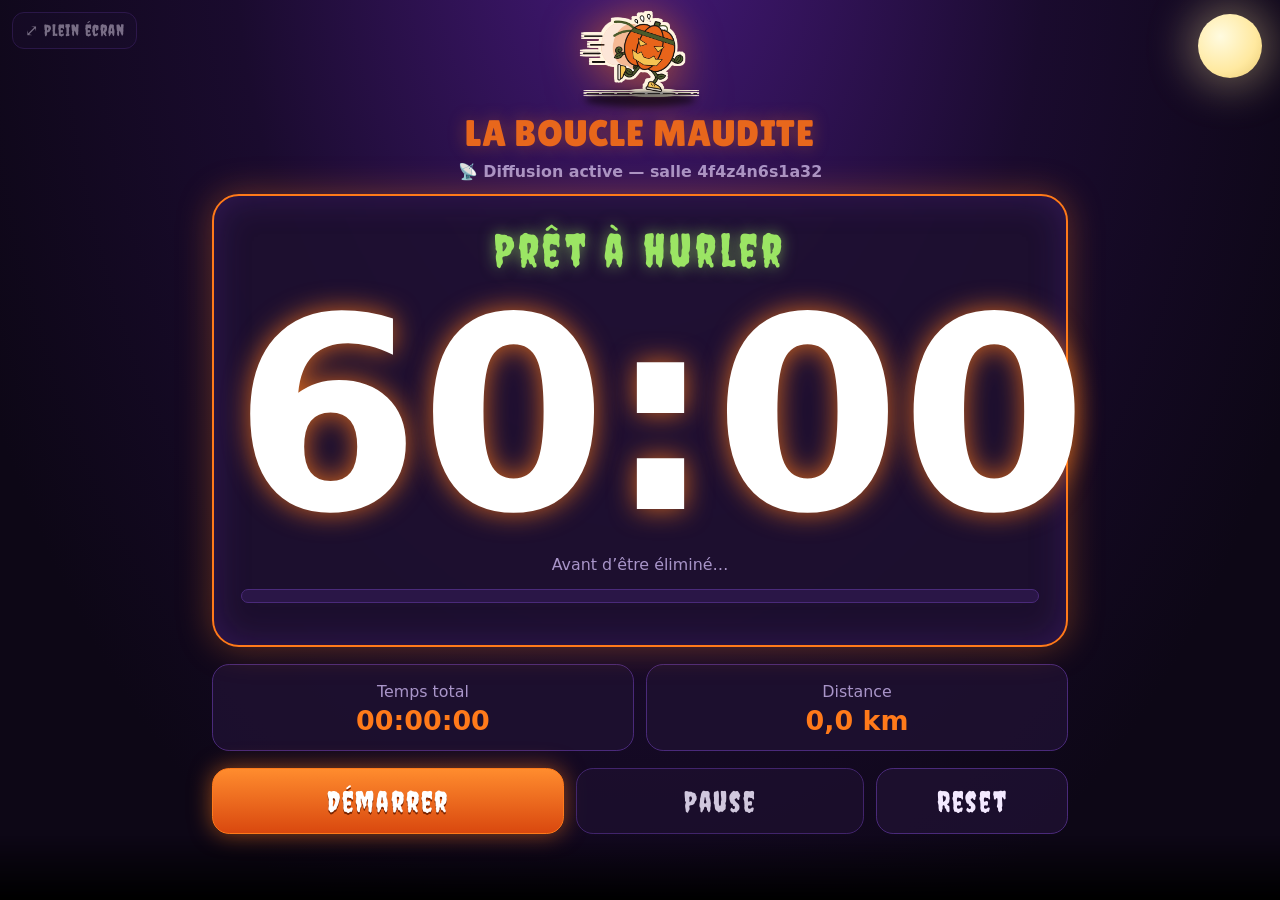
==== commit 3ca8c277: "Add files via upload Font fixing + Added Screamer on lap completion" ====
--- a/index.html
+++ b/index.html
@@ -3,9 +3,9 @@
 <head>
 <meta charset="utf-8">
 <meta name="viewport" content="width=device-width, initial-scale=1, viewport-fit=cover">
-<title>La Boucle Maudite — Chrono v10</title>
+<title>La Boucle Maudite — Chrono v12</title>
 <link rel="preconnect" href="https://fonts.googleapis.com"><link rel="preconnect" href="https://fonts.gstatic.com" crossorigin>
-<link href="https://fonts.googleapis.com/css2?family=Creepster&display=swap" rel="stylesheet">
+<link href="https://fonts.googleapis.com/css2?family=Creepster&family=Lilita+One&display=swap" rel="stylesheet">
 <style>
 :root{--bg:#0d0716;--card:rgba(30,16,48,.88);--fg:#f3e9ff;--mut:#a995c9;--acc:#ff7a1a;--ok:#9be564;--warn:#ffb020;--bad:#ff3b3b;--bd:#4a2a7a;
 --fx:"Creepster","Chiller","Impact",fantasy;
@@ -24,7 +24,7 @@
 @keyframes bob{50%{transform:translateY(-6px)}}
 .app{position:relative;z-index:1;width:100%;max-width:440px;text-align:center}
 .logo{width:150px;height:auto;display:block;margin:0 auto 2px;transform-origin:50% 100%;animation:run 1.1s ease-in-out infinite;filter:drop-shadow(2px 0 0 #fff4e0) drop-shadow(-2px 0 0 #fff4e0) drop-shadow(0 2px 0 #fff4e0) drop-shadow(0 -2px 0 #fff4e0) drop-shadow(0 0 16px rgba(255,122,26,.55))}
-h1{font-family:var(--fx);font-weight:400;font-size:34px;letter-spacing:.06em;color:var(--acc);margin:0 0 12px;text-shadow:0 0 14px rgba(255,122,26,.7),0 3px 0 #5a1d00}
+h1{font-family:"Lilita One","Arial Black",Impact,sans-serif;font-weight:400;font-size:34px;letter-spacing:.02em;text-transform:uppercase;color:#E8671C;margin:0 0 12px;line-height:1.05;text-shadow:0 0 14px rgba(255,122,26,.35)}
 .card{background:var(--card);border:2px solid var(--acc);border-radius:22px;padding:22px 16px;box-shadow:0 0 28px rgba(255,122,26,.35),inset 0 0 30px rgba(120,50,200,.25);backdrop-filter:blur(4px)}
 .boo .card{animation:shake .5s 5;border-color:var(--ok);box-shadow:0 0 40px rgba(155,229,100,.6)}
 @keyframes shake{25%{transform:translate(-5px,2px) rotate(-1deg)}75%{transform:translate(5px,-2px) rotate(1deg)}}
@@ -109,6 +109,10 @@
 .lrow i{color:var(--mut);font-style:normal;font-size:12px}
 html.fs #laps{display:none}
 body:not(.spectator) #laps{display:none}
+#scream{position:fixed;inset:0;z-index:99999;display:flex;align-items:center;justify-content:center;background:radial-gradient(circle,#8a0000 0%,#000 75%);animation:scrbg 1.5s forwards;cursor:pointer;overflow:hidden}
+#scream svg{width:min(115vw,115vh);height:auto;filter:drop-shadow(0 0 40px rgba(255,60,0,.9));animation:scrface 1.5s forwards}
+@keyframes scrbg{0%{opacity:0}3%{opacity:1}85%{opacity:1}100%{opacity:0}}
+@keyframes scrface{0%{transform:scale(.08)}5%{transform:scale(1.3) rotate(-3deg)}10%{transform:scale(1.15) translate(-12px,8px) rotate(3deg)}15%{transform:scale(1.3) translate(10px,-8px) rotate(-2deg)}20%{transform:scale(1.18) translate(-8px,6px) rotate(2deg)}25%{transform:scale(1.32) translate(8px,-6px)}30%{transform:scale(1.2) translate(-6px,4px) rotate(-2deg)}40%{transform:scale(1.3) translate(6px,-4px)}55%{transform:scale(1.22) translate(-4px,3px)}100%{transform:scale(1.45)}}
 @media (prefers-reduced-motion:reduce){*{animation:none!important}}
 </style>
 </head>
@@ -125,7 +129,7 @@
   <div class="card">
     <div class="lap" id="lap">Prêt à hurler</div>
     <div class="time" id="time">60:00</div>
-    <div class="label" id="sub">Avant que la cloche ne sonne…</div>
+    <div class="label" id="sub">Avant d’être éliminé…</div>
     <div class="barwrap"><div class="bar"><i id="fill"></i></div><input type="range" id="seek" min="0" max="3600" step="1" value="0" disabled aria-label="Position dans le tour" title="Ajuster la position dans le tour"><span hidden id="seekv">00:00</span><span hidden id="seekmax">60:00</span></div>
   </div>
   <div class="stats">
@@ -155,8 +159,9 @@
       <label>Annonce vocale<input id="voice" type="checkbox" checked style="width:28px;height:28px"></label>
       <label>Musique stressante<input id="music" type="checkbox" checked style="width:28px;height:28px"></label>
       <label>Vibration<input id="vibe" type="checkbox" checked style="width:28px;height:28px"></label>
+      <label>Screamer spectateurs<input id="scream" type="checkbox" checked style="width:28px;height:28px"></label>
     </div>
-    <p>Astuce : mets 1 minute pour tester le chrono.</p><div class="set"><button onclick="laugh(9,165,.7)" style="font-size:16px;padding:10px">🎃 Tester le rire</button><button onclick="say('Préparez-vous pour le prochain tour')" style="font-size:16px;padding:10px">🎙️ Tester la voix</button><button onclick="musicTest()" style="font-size:16px;padding:10px">🎵 Tester la musique</button><button onclick="var ok=buzz([500,150,500]);$('shmsg').textContent=ok?'Vibration envoyée ✔':'Vibration non disponible sur cet appareil'" style="font-size:16px;padding:10px">📳 Tester la vibration</button></div>
+    <p>Astuce : mets 1 minute pour tester le chrono.</p><div class="set"><button onclick="laugh(9,165,.7)" style="font-size:16px;padding:10px">🎃 Tester le rire</button><button onclick="say('Préparez-vous pour le prochain tour')" style="font-size:16px;padding:10px">🎙️ Tester la voix</button><button onclick="musicTest()" style="font-size:16px;padding:10px">🎵 Tester la musique</button><button onclick="var ok=buzz([500,150,500]);$('shmsg').textContent=ok?'Vibration envoyée ✔':'Vibration non disponible sur cet appareil'" style="font-size:16px;padding:10px">📳 Tester la vibration</button><button onclick="jumpscare()" style="font-size:16px;padding:10px">👻 Tester le screamer</button></div>
   <div class="set" id="sharebox"><button id="copyview" style="font-size:16px;padding:10px">🔗 Lien spectateur</button><button id="copyctl" style="font-size:16px;padding:10px">🔑 Lien contrôle</button></div><p class="label" id="shmsg" style="word-break:break-all"></p>
   </details>
   <details id="msgbox" open>
@@ -206,7 +211,7 @@
   const t=Math.floor(el/1000);
   $('total').textContent=pad(Math.floor(t/3600))+':'+pad(Math.floor(t%3600/60))+':'+pad(t%60);
   $('dist').textContent=((lap-1)*km).toFixed(1).replace('.',',')+' km';
-  $('sub').textContent=pausedAt?'⏸ EN PAUSE':inZone?'⚠️ Rejoins la ligne de départ !':'Avant que la cloche ne sonne…';
+  $('sub').textContent=pausedAt?'⏸ EN PAUSE':inZone?'⚠️ Rejoins la ligne de départ !':'Avant d’être éliminé…';
   if(lap!==lastLap){ if(lastLap){if(!laughScheduled)laugh(9,165,.7);document.body.classList.add('boo');setTimeout(()=>document.body.classList.remove('boo'),2500);} lastLap=lap; lastSec=null; zoneFired=false; laughScheduled=false; }
   if(rem===1&&!laughScheduled&&!seeking&&!pausedAt){laughScheduled=true;laugh(9,165,.7,remMs/1000);vib(remMs);duck(1.4);}
   if(rem!==lastSec){
@@ -446,7 +451,7 @@
   $('seekv').textContent='00:00';$('seekmax').textContent=fmt(s);
   $('lap').textContent='Prêt à hurler';
   $('time').textContent=fmt(s);$('time').className='time';
-  $('sub').textContent='Avant que la cloche ne sonne…';
+  $('sub').textContent='Avant d’être éliminé…';
   $('fill').style.width='0';$('fill').style.background='var(--ok)';
   $('total').textContent='00:00:00';$('dist').textContent='0,0 km';
   pushState();
@@ -514,7 +519,7 @@
 function pushState(){
   if(!sync.canWrite||sync.applying)return;
   const s={startAt:startAt||0,pausedAt:pausedAt||0,running:!!startAt,
-    dur:parseFloat($('dur').value)||60,km:parseFloat($('km').value)||0,pct:parseFloat($('pct').value)||8.33,v:Date.now()};
+    dur:parseFloat($('dur').value)||60,km:parseFloat($('km').value)||0,pct:parseFloat($('pct').value)||8.33,scream:$('scream').checked,v:Date.now()};
   sync.lastV=s.v;
   fetch(NTFY+sync.topic,{method:'POST',body:JSON.stringify(s)}).catch(()=>{});
 }
@@ -536,6 +541,7 @@
     if(s.dur)$('dur').value=s.dur;
     if(s.km!=null)$('km').value=s.km;
     if(s.pct)$('pct').value=s.pct;
+    if(s.scream!==undefined)$('scream').checked=!!s.scream;
     if(!s.running){fullReset()}
     else{
       const was=!!startAt;
@@ -560,7 +566,7 @@
     sync.lastV=s.v;applyState(s);
   }catch(e){}
 }
-['dur','km','pct'].forEach(id=>$(id).addEventListener('change',pushState));
+['dur','km','pct','scream'].forEach(id=>$(id).addEventListener('change',pushState));
 (function initSync(){
   const spec=$('spec');spec.hidden=false;
   const links=()=>{
@@ -694,6 +700,7 @@
   saveLaps();renderLaps();
   try{if($('vibe').checked)buzz([60])}catch(_){}
   $('lapinfo').textContent='Tour '+c.lap+' marqué à '+mmss(c.inLap)+(i>=0?' (mis à jour)':' ✔');
+  if($('scream').checked)jumpscare();
 }
 $('lapmark').onclick=markLap;
 $('lapshow').onclick=()=>{const b=$('lapbox');b.hidden=!b.hidden;if(!b.hidden)renderLaps()};
@@ -722,6 +729,58 @@
   b.textContent=c?'✅ Tour '+c.lap+' terminé':'✅ Tour terminé';
 },500);
 renderLaps();
+
+// ---- Screamer (validation d'un tour) ----
+const SCR_SVG='<svg viewBox="0 0 200 180" aria-hidden="true"><ellipse cx="100" cy="100" rx="90" ry="72" fill="#E8671C" stroke="#1A1210" stroke-width="5"/><path d="M100 30C62 48 62 150 100 170C138 150 138 48 100 30Z" fill="#F08A3C" stroke="#1A1210" stroke-width="4"/><rect x="92" y="14" width="16" height="22" rx="3" fill="#4A5A28" stroke="#1A1210" stroke-width="4"/><polygon points="34,62 90,84 46,104" fill="#FFE45C" stroke="#1A1210" stroke-width="4" stroke-linejoin="round"/><polygon points="166,62 110,84 154,104" fill="#FFE45C" stroke="#1A1210" stroke-width="4" stroke-linejoin="round"/><circle cx="62" cy="88" r="7" fill="#1A1210"/><circle cx="138" cy="88" r="7" fill="#1A1210"/><path d="M24 122L50 112L64 138L82 114L100 142L118 114L136 138L150 112L176 122Q170 176 100 176Q30 176 24 122Z" fill="#FFE45C" stroke="#1A1210" stroke-width="5" stroke-linejoin="round"/><path d="M56 132L66 150L78 130M122 130L134 150L144 132" fill="#1A1210" stroke="#1A1210" stroke-width="4" stroke-linejoin="round"/></svg>';
+function screamSound(){
+  try{
+    ac=ac||new (window.AudioContext||window.webkitAudioContext)();
+    if(ac.state==='suspended')ac.resume();
+    const t=ac.currentTime,dur=1.3;
+    const out=ac.createGain();out.gain.value=1.6;
+    const comp=ac.createDynamicsCompressor();comp.threshold.value=-16;comp.knee.value=8;comp.ratio.value=14;comp.attack.value=.002;comp.release.value=.2;
+    out.connect(comp);comp.connect(ac.destination);
+    const ws=ac.createWaveShaper(),cv=new Float32Array(512);
+    for(let i=0;i<512;i++){cv[i]=Math.tanh((i/256-1)*6)}
+    ws.curve=cv;ws.oversample='4x';
+    const env=ac.createGain();
+    env.gain.setValueAtTime(0,t);env.gain.linearRampToValueAtTime(1,t+.015);env.gain.setValueAtTime(1,t+dur-.35);env.gain.linearRampToValueAtTime(0,t+dur);
+    ws.connect(env);
+    const f1=ac.createBiquadFilter(),f2=ac.createBiquadFilter();
+    f1.type=f2.type='bandpass';f1.Q.value=4;f2.Q.value=5;
+    f1.frequency.setValueAtTime(800,t);f1.frequency.linearRampToValueAtTime(1500,t+.3);f1.frequency.linearRampToValueAtTime(900,t+dur);
+    f2.frequency.setValueAtTime(1900,t);f2.frequency.linearRampToValueAtTime(3000,t+.3);f2.frequency.linearRampToValueAtTime(2000,t+dur);
+    const g1=ac.createGain(),g2=ac.createGain();g1.gain.value=1.2;g2.gain.value=.7;
+    f1.connect(g1);f2.connect(g2);g1.connect(env);g2.connect(env);
+    env.connect(out);
+    const lfo=ac.createOscillator(),ld=ac.createGain();lfo.frequency.value=34;ld.gain.value=70;lfo.connect(ld);
+    [0,-17,23,40].forEach(dt=>{
+      const o=ac.createOscillator();o.type='sawtooth';
+      o.frequency.setValueAtTime(420,t);o.frequency.exponentialRampToValueAtTime(1500,t+.25);o.frequency.setValueAtTime(1500,t+.25);o.frequency.exponentialRampToValueAtTime(760,t+dur);
+      o.detune.value=dt;ld.connect(o.frequency);
+      const og=ac.createGain();og.gain.value=.22;o.connect(og);og.connect(ws);og.connect(f1);og.connect(f2);
+      o.start(t);o.stop(t+dur+.05);
+    });
+    lfo.start(t);lfo.stop(t+dur+.05);
+    const n=ac.createBuffer(1,Math.floor(ac.sampleRate*dur),ac.sampleRate),d=n.getChannelData(0);
+    for(let i=0;i<d.length;i++)d[i]=Math.random()*2-1;
+    const ns=ac.createBufferSource();ns.buffer=n;
+    const hp=ac.createBiquadFilter();hp.type='highpass';hp.frequency.value=2500;
+    const ng=ac.createGain();ng.gain.setValueAtTime(.7,t);ng.gain.exponentialRampToValueAtTime(.05,t+dur);
+    ns.connect(hp);hp.connect(ng);ng.connect(env);ns.start(t);
+  }catch(e){}
+}
+function jumpscare(){
+  try{
+    const old=document.getElementById('scream');if(old)old.remove();
+    const el=document.createElement('div');el.id='scream';el.innerHTML=SCR_SVG;
+    el.onclick=()=>el.remove();
+    document.body.appendChild(el);
+    setTimeout(()=>el.remove(),1550);
+    screamSound();
+    try{if($('vibe').checked)buzz([250,60,350])}catch(_){}
+  }catch(e){}
+}
 document.addEventListener('visibilitychange',()=>{if(startAt&&!document.hidden)lock()});
 </script>
 </body>
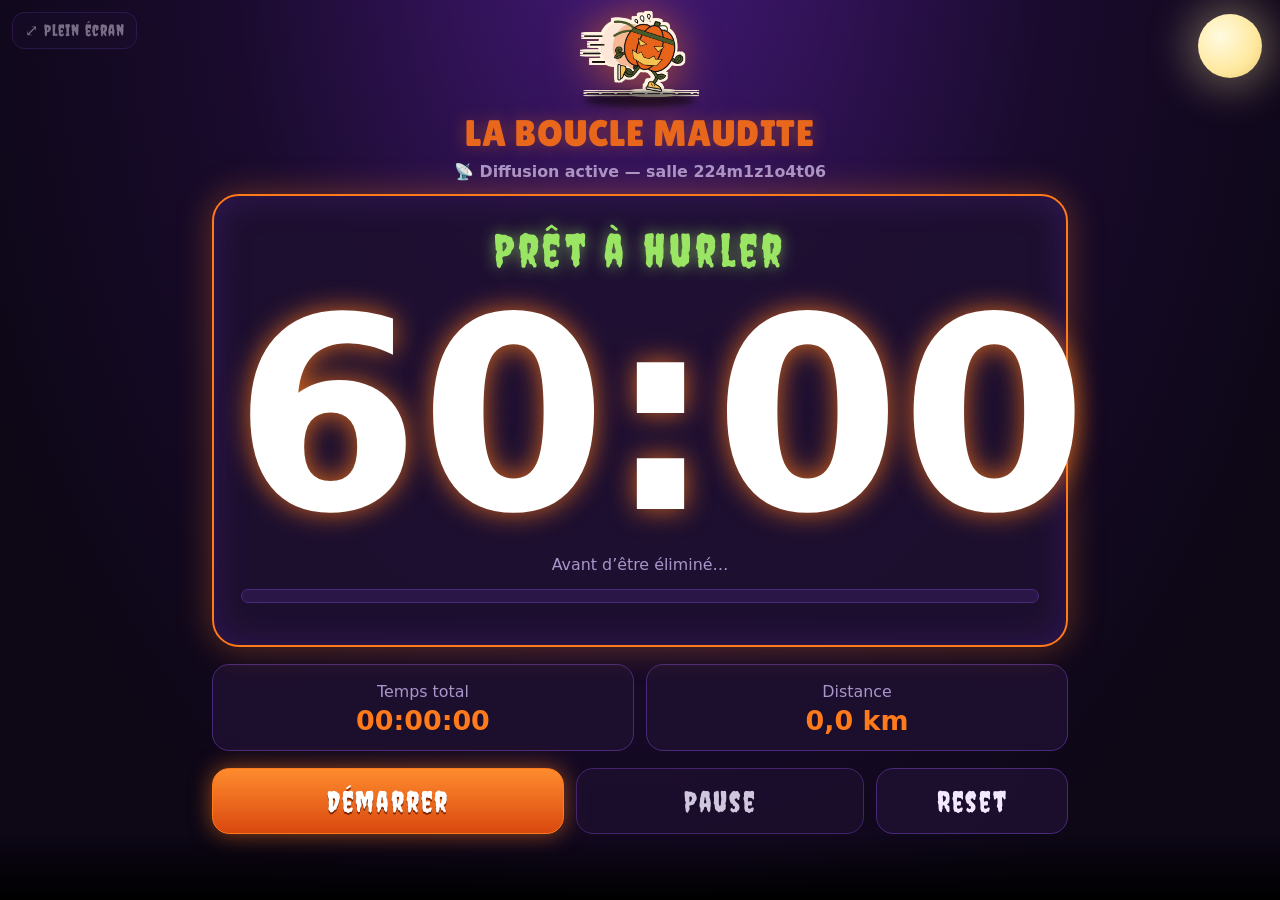
==== commit ea53a255: "Fix fullscreen and optional audio initialization" ====
--- a/index.html
+++ b/index.html
@@ -179,11 +179,18 @@
 <script>
 const $=id=>document.getElementById(id);
 let startAt=null,timer=null,lastLap=0,lastSec=null,ac=null,wl=null,zoneFired=false,pausedAt=null,seeking=false;
+function ensureAudioContext(){
+  if(ac)return ac;
+  const AudioContextClass=window.AudioContext||window.webkitAudioContext;
+  if(!AudioContextClass)return null;
+  try{ac=new AudioContextClass()}catch(e){}
+  return ac;
+}
 const nowT=()=>pausedAt||Date.now();
 const pad=n=>String(n).padStart(2,'0');
 const fmt=s=>{s=Math.max(0,Math.floor(s));return pad(Math.floor(s/60))+':'+pad(s%60)};
 function beep(f=880,d=.15,v=.4){
-  try{ac=ac||new (window.AudioContext||window.webkitAudioContext)();
+  try{ensureAudioContext();
   const o=ac.createOscillator(),g=ac.createGain();o.frequency.value=f;o.connect(g);g.connect(ac.destination);
   g.gain.setValueAtTime(v,ac.currentTime);g.gain.exponentialRampToValueAtTime(.001,ac.currentTime+d);
   o.start();o.stop(ac.currentTime+d)}catch(e){}
@@ -228,7 +235,7 @@
 let laughBuf=null;
 async function loadLaugh(){
   if(laughBuf)return laughBuf;
-  ac=ac||new (window.AudioContext||window.webkitAudioContext)();
+  ensureAudioContext();
   const bin=atob(LAUGH_B64),u=new Uint8Array(bin.length);
   for(let i=0;i<bin.length;i++)u[i]=bin.charCodeAt(i);
   laughBuf=await ac.decodeAudioData(u.buffer);
@@ -290,7 +297,7 @@
 }
 function laughSynth(n=6,base=170,vol=.5){
   try{
-  ac=ac||new (window.AudioContext||window.webkitAudioContext)();
+  ensureAudioContext();
   const t0=ac.currentTime+.02;
   const m=ac.createGain();m.gain.value=vol;
   const dl=ac.createDelay();dl.delayTime.value=.2;
@@ -361,7 +368,7 @@
 function musicStart(){
   if(mus||!$('music').checked)return;
   try{
-    ac=ac||new (window.AudioContext||window.webkitAudioContext)();
+    ensureAudioContext();
     if(ac.state==='suspended')ac.resume();
     const t=ac.currentTime,oscs=[];
     const m=ac.createGain();m.gain.setValueAtTime(0,t);m.gain.linearRampToValueAtTime(.35,t+2);m.connect(ac.destination);
@@ -405,30 +412,9 @@
   setTimeout(()=>{musTest=false;if(!startAt)musicStop()},7000);
 }
 async function lock(){try{wl=await navigator.wakeLock.request('screen')}catch(e){}}
-const appEl=document.querySelector('.app');
-function isFS(){return !!document.fullscreenElement||(innerHeight>=screen.height-2&&innerWidth>=screen.width-2&&screen.width>800)}
-function fit(){
-  const fs=isFS();
-  document.documentElement.classList.toggle('fs',fs);
-  appEl.style.transform='none';
-  if(!fs)return;
-  const w=appEl.offsetWidth,h=appEl.offsetHeight;
-  const s=Math.max(1,Math.min(innerWidth*.92/w,innerHeight*.9/h));
-  appEl.style.transform='scale('+s+')';
-}
-$('fs').onclick=()=>{
-  const el=document.documentElement;
-  if(document.fullscreenElement){document.exitFullscreen()}
-  else if(el.requestFullscreen){el.requestFullscreen().catch(()=>{})}
-};
-if(!document.documentElement.requestFullscreen)$('fs').style.display='none';
-addEventListener('resize',fit);
-document.addEventListener('fullscreenchange',fit);
-document.querySelector('details').addEventListener('toggle',fit);
-fit();
 $('start').onclick=()=>{
   if(startAt)return;
-  ac=ac||new (window.AudioContext||window.webkitAudioContext)();
+  ensureAudioContext();
   startAt=Date.now();lastLap=0;lock();loadLaugh().catch(()=>{});
   try{speechSynthesis.getVoices();const u0=new SpeechSynthesisUtterance(' ');u0.volume=0;speechSynthesis.speak(u0)}catch(e){}
   $('start').textContent='En cours…';$('start').disabled=true;$('pause').disabled=false;$('seek').disabled=false;
@@ -526,7 +512,7 @@
 function unlockAudio(){
   let p=Promise.resolve(false);
   try{
-    ac=ac||new (window.AudioContext||window.webkitAudioContext)();
+    ensureAudioContext();
     const r=ac.resume?ac.resume():Promise.resolve();
     const b=ac.createBuffer(1,1,22050),s=ac.createBufferSource();s.buffer=b;s.connect(ac.destination);s.start(0);
     loadLaugh().catch(()=>{});
@@ -605,7 +591,7 @@
 let bcastT=null,lastMsgId=null;
 function chime(){
   try{
-    ac=ac||new (window.AudioContext||window.webkitAudioContext)();
+    ensureAudioContext();
     const t=ac.currentTime;
     [660,880].forEach((f,i)=>{
       const o=ac.createOscillator(),g=ac.createGain(),s=t+i*.18;
@@ -734,7 +720,7 @@
 const SCR_SVG='<svg viewBox="0 0 200 180" aria-hidden="true"><ellipse cx="100" cy="100" rx="90" ry="72" fill="#E8671C" stroke="#1A1210" stroke-width="5"/><path d="M100 30C62 48 62 150 100 170C138 150 138 48 100 30Z" fill="#F08A3C" stroke="#1A1210" stroke-width="4"/><rect x="92" y="14" width="16" height="22" rx="3" fill="#4A5A28" stroke="#1A1210" stroke-width="4"/><polygon points="34,62 90,84 46,104" fill="#FFE45C" stroke="#1A1210" stroke-width="4" stroke-linejoin="round"/><polygon points="166,62 110,84 154,104" fill="#FFE45C" stroke="#1A1210" stroke-width="4" stroke-linejoin="round"/><circle cx="62" cy="88" r="7" fill="#1A1210"/><circle cx="138" cy="88" r="7" fill="#1A1210"/><path d="M24 122L50 112L64 138L82 114L100 142L118 114L136 138L150 112L176 122Q170 176 100 176Q30 176 24 122Z" fill="#FFE45C" stroke="#1A1210" stroke-width="5" stroke-linejoin="round"/><path d="M56 132L66 150L78 130M122 130L134 150L144 132" fill="#1A1210" stroke="#1A1210" stroke-width="4" stroke-linejoin="round"/></svg>';
 function screamSound(){
   try{
-    ac=ac||new (window.AudioContext||window.webkitAudioContext)();
+    ensureAudioContext();
     if(ac.state==='suspended')ac.resume();
     const t=ac.currentTime,dur=1.3;
     const out=ac.createGain();out.gain.value=1.6;
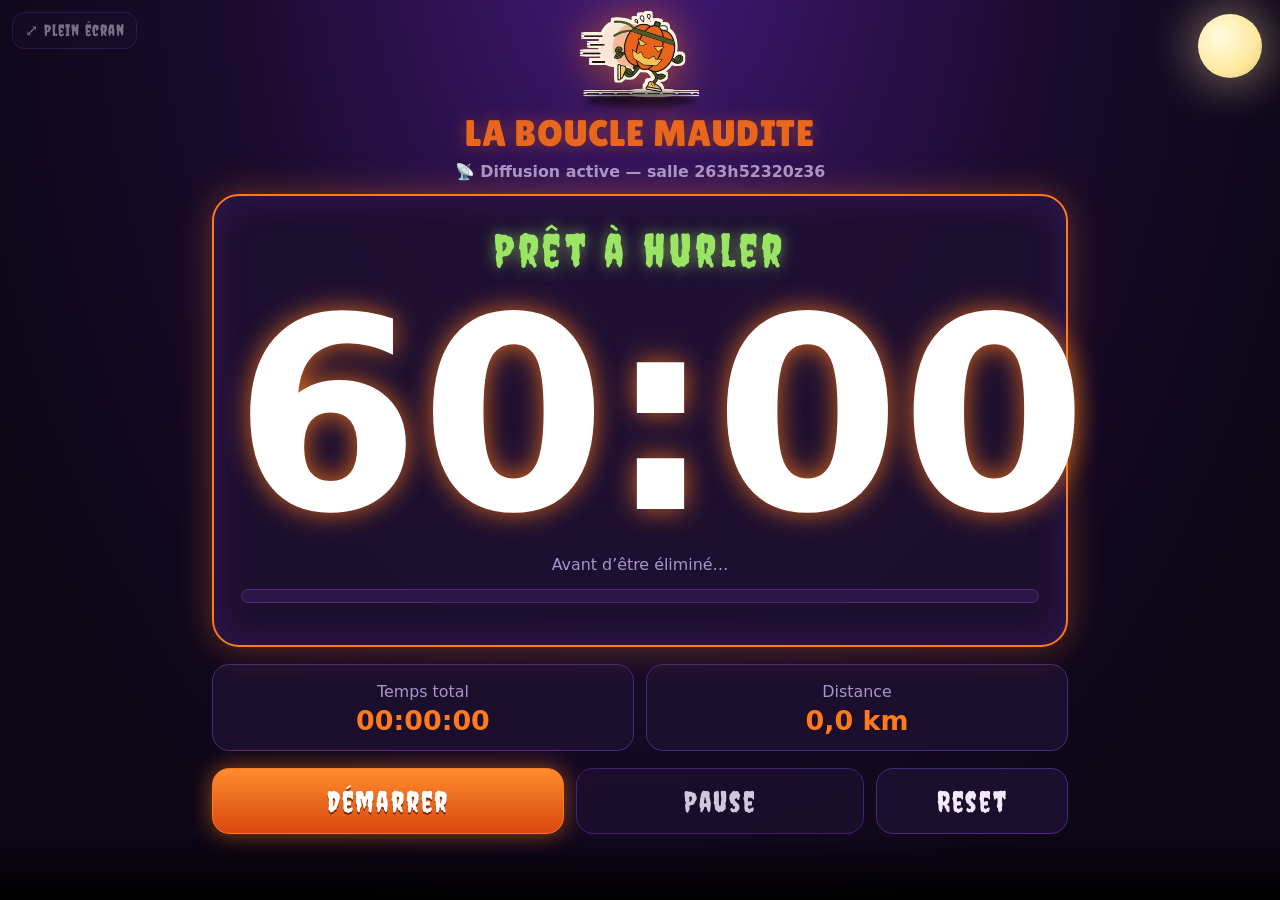
==== commit ed7c1887: "Split page styles scripts and media assets" ====
--- a/index.html
+++ b/index.html
@@ -6,115 +6,7 @@
 <title>La Boucle Maudite — Chrono v12</title>
 <link rel="preconnect" href="https://fonts.googleapis.com"><link rel="preconnect" href="https://fonts.gstatic.com" crossorigin>
 <link href="https://fonts.googleapis.com/css2?family=Creepster&family=Lilita+One&display=swap" rel="stylesheet">
-<style>
-:root{--bg:#0d0716;--card:rgba(30,16,48,.88);--fg:#f3e9ff;--mut:#a995c9;--acc:#ff7a1a;--ok:#9be564;--warn:#ffb020;--bad:#ff3b3b;--bd:#4a2a7a;
---fx:"Creepster","Chiller","Impact",fantasy;
-box-sizing:border-box;padding-top:env(safe-area-inset-top,0px);padding-bottom:env(safe-area-inset-bottom,0px);color-scheme:dark}
-*{box-sizing:border-box}
-html,body{height:100%;margin:0}
-body{background:radial-gradient(ellipse at 50% -10%,#45197a 0%,#1a0b2e 45%,#0d0716 80%);color:var(--fg);font-family:system-ui,-apple-system,"Segoe UI",sans-serif;display:flex;justify-content:center;align-items:center;padding:16px 16px 70px;overflow-x:hidden;overflow-y:auto;transition:background .4s}
-body.boo{background:radial-gradient(ellipse at 50% 40%,#7a1d1d 0%,#2a0a3a 60%,#0d0716 100%)}
-.moon{position:fixed;top:calc(14px + env(safe-area-inset-top,0px));right:18px;width:64px;height:64px;border-radius:50%;background:radial-gradient(circle at 35% 35%,#fffbe0,#ffe9a0 60%,#e8c870);box-shadow:0 0 40px 10px rgba(255,233,160,.35);pointer-events:none;z-index:0}
-.bat{position:fixed;font-size:26px;pointer-events:none;z-index:0;left:-50px;animation:fly 14s linear infinite}
-.bat:nth-of-type(2){top:18%;animation-duration:11s;animation-delay:-4s;font-size:20px}
-.bat:nth-of-type(3){top:55%;animation-duration:17s;animation-delay:-9s;font-size:32px}
-.bat:nth-of-type(4){top:8%;animation-duration:13s;animation-delay:-1s}
-@keyframes fly{0%{transform:translate(0,0) scaleX(1)}25%{transform:translate(30vw,-30px) scaleX(-1)}50%{transform:translate(60vw,20px) scaleX(1)}75%{transform:translate(90vw,-20px) scaleX(-1)}100%{transform:translate(115vw,10px) scaleX(1)}}
-.ground{position:fixed;left:0;right:0;bottom:0;padding-bottom:env(safe-area-inset-bottom,0px);height:calc(64px + env(safe-area-inset-bottom,0px));display:flex;justify-content:space-around;align-items:flex-end;font-size:34px;background:linear-gradient(to top,#000 0%,transparent 100%);pointer-events:none;z-index:0}
-@keyframes bob{50%{transform:translateY(-6px)}}
-.app{position:relative;z-index:1;width:100%;max-width:440px;text-align:center}
-.logo{width:150px;height:auto;display:block;margin:0 auto 2px;transform-origin:50% 100%;animation:run 1.1s ease-in-out infinite;filter:drop-shadow(2px 0 0 #fff4e0) drop-shadow(-2px 0 0 #fff4e0) drop-shadow(0 2px 0 #fff4e0) drop-shadow(0 -2px 0 #fff4e0) drop-shadow(0 0 16px rgba(255,122,26,.55))}
-h1{font-family:"Lilita One","Arial Black",Impact,sans-serif;font-weight:400;font-size:34px;letter-spacing:.02em;text-transform:uppercase;color:#E8671C;margin:0 0 12px;line-height:1.05;text-shadow:0 0 14px rgba(255,122,26,.35)}
-.card{background:var(--card);border:2px solid var(--acc);border-radius:22px;padding:22px 16px;box-shadow:0 0 28px rgba(255,122,26,.35),inset 0 0 30px rgba(120,50,200,.25);backdrop-filter:blur(4px)}
-.boo .card{animation:shake .5s 5;border-color:var(--ok);box-shadow:0 0 40px rgba(155,229,100,.6)}
-@keyframes shake{25%{transform:translate(-5px,2px) rotate(-1deg)}75%{transform:translate(5px,-2px) rotate(1deg)}}
-.lap{font-family:var(--fx);font-size:30px;letter-spacing:.08em;color:var(--ok);text-shadow:0 0 12px rgba(155,229,100,.6)}
-.time{font-size:clamp(64px,22vw,104px);font-weight:800;font-variant-numeric:tabular-nums;line-height:1.1;margin:8px 0;color:#fff;text-shadow:0 0 22px rgba(255,122,26,.8);transition:color .3s}
-.time.warn{color:var(--warn)}
-.time.bad{color:var(--bad);text-shadow:0 0 26px rgba(255,59,59,.9);animation:flick .7s infinite}
-@keyframes flick{0%,100%{opacity:1}45%{opacity:.55}50%{opacity:1}55%{opacity:.7}}
-.bar{height:12px;border-radius:6px;background:#2a1647;overflow:hidden;margin:12px 6px;border:1px solid var(--bd)}
-.bar>i{display:block;height:100%;width:0;background:var(--ok);box-shadow:0 0 12px currentColor;transition:background .3s}
-.label{font-size:13px;color:var(--mut)}
-.stats{display:grid;grid-template-columns:1fr 1fr;gap:10px;margin-top:14px}
-.stat{background:var(--card);border:1px solid var(--bd);border-radius:14px;padding:12px}
-.stat b{display:block;font-size:22px;font-variant-numeric:tabular-nums;margin-top:2px;color:var(--acc)}
-.btns{display:flex;gap:10px;margin-top:14px}
-button{flex:1;font-family:var(--fx);letter-spacing:.06em;font-size:24px;padding:12px;border-radius:14px;border:1px solid var(--bd);background:var(--card);color:var(--fg);cursor:pointer}
-button.main{background:linear-gradient(#ff8c2e,#d9480f);color:#fff;border-color:var(--acc);box-shadow:0 0 18px rgba(255,122,26,.55);text-shadow:0 2px 0 #7a2400}
-button:disabled{opacity:.85}
-button:active{transform:scale(.97)}
-details{margin-top:14px;font-size:14px;color:var(--mut)}
-summary{cursor:pointer}
-.set{display:flex;gap:10px;justify-content:center;margin-top:10px;flex-wrap:wrap}
-.set label{display:flex;flex-direction:column;gap:4px;font-size:12px}
-.set input{width:110px;padding:8px;border-radius:8px;border:1px solid var(--bd);background:#1a0b2e;color:var(--fg);font:inherit;text-align:center}
-.zone .card{animation:zonepulse 1.2s ease-in-out infinite}
-@keyframes zonepulse{50%{border-color:var(--bad);box-shadow:0 0 38px rgba(255,59,59,.65),inset 0 0 30px rgba(255,59,59,.25)}}
-.zone #sub{color:var(--warn);font-weight:700}
-html.fs body{overflow:hidden}
-.fsbtn{position:fixed;top:calc(12px + env(safe-area-inset-top,0px));left:12px;z-index:3;flex:none;font-size:16px;padding:8px 12px;border-radius:12px}
-.logobox{position:relative;display:inline-block;margin:0 auto 8px}
-.lshadow{position:absolute;left:50%;bottom:-6px;width:90px;height:12px;margin-left:-45px;border-radius:50%;background:rgba(0,0,0,.6);filter:blur(3px);animation:lsh 1.1s ease-in-out infinite}
-@keyframes run{0%,100%{transform:translateY(0) rotate(-3deg) scale(1.04,.96)}50%{transform:translateY(-12px) rotate(3deg) scale(.97,1.03)}}
-@keyframes lsh{0%,100%{transform:scale(1);opacity:.6}50%{transform:scale(.7);opacity:.3}}
-.zone .logo,.zone .lshadow{animation-duration:.5s}
-.boo .logo{animation:jump .5s ease-out 3}
-@keyframes jump{40%{transform:translateY(-34px) rotate(-8deg) scale(1.12)}}
-.paused .time{animation:flick 1.4s infinite}
-.barwrap{position:relative;margin:12px 6px}
-.barwrap .bar{margin:0}
-#seek{position:absolute;left:-8px;top:50%;width:calc(100% + 16px);height:28px;margin:0;transform:translateY(-50%);background:transparent;-webkit-appearance:none;appearance:none;cursor:pointer;z-index:2;outline:none}
-#seek::-webkit-slider-runnable-track{background:transparent;height:28px;border:0}
-#seek::-moz-range-track{background:transparent;height:28px;border:0}
-#seek::-webkit-slider-thumb{-webkit-appearance:none;width:16px;height:16px;margin-top:6px;border-radius:50%;background:var(--acc);border:2px solid #fff4e0;box-shadow:0 0 6px rgba(255,122,26,.7);opacity:.55;transition:opacity .2s,transform .2s}
-#seek::-moz-range-thumb{width:12px;height:12px;border-radius:50%;background:var(--acc);border:2px solid #fff4e0;box-shadow:0 0 6px rgba(255,122,26,.7);opacity:.55;transition:opacity .2s,transform .2s}
-#seek:hover::-webkit-slider-thumb,#seek:active::-webkit-slider-thumb,#seek:focus-visible::-webkit-slider-thumb{opacity:1;transform:scale(1.25)}
-#seek:hover::-moz-range-thumb,#seek:active::-moz-range-thumb,#seek:focus-visible::-moz-range-thumb{opacity:1;transform:scale(1.25)}
-#seek:disabled{cursor:default}
-#seek:disabled::-webkit-slider-thumb{opacity:0}
-#seek:disabled::-moz-range-thumb{opacity:0}
-body::after{content:"";position:fixed;inset:0;pointer-events:none;z-index:0;box-shadow:inset 0 0 0 rgba(255,59,59,0);transition:box-shadow .6s}
-body.zone::after{box-shadow:inset 0 0 100px rgba(255,122,26,.4)}
-body.hot::after{box-shadow:inset 0 0 140px rgba(255,59,59,.55);animation:vig .7s ease-in-out infinite}
-body.crit::after{box-shadow:inset 0 0 190px rgba(255,59,59,.8);animation-duration:.5s}
-@keyframes vig{50%{opacity:.4}}
-body.zone .card{border-color:var(--acc);animation:glow1 1.2s ease-in-out infinite}
-@keyframes glow1{0%,100%{box-shadow:0 0 18px 2px rgba(255,122,26,.55),0 0 50px 8px rgba(255,122,26,.3),inset 0 0 24px rgba(255,122,26,.18)}50%{box-shadow:0 0 36px 8px rgba(255,150,40,.95),0 0 90px 24px rgba(255,122,26,.55),0 0 150px 40px rgba(255,90,0,.28),inset 0 0 46px rgba(255,122,26,.38)}}
-body.hot .card{border-color:var(--bad);animation:glow2 .7s ease-in-out infinite}
-@keyframes glow2{0%,100%{box-shadow:0 0 24px 4px rgba(255,59,59,.6),0 0 70px 14px rgba(255,59,59,.35),inset 0 0 30px rgba(255,59,59,.25)}50%{box-shadow:0 0 50px 14px rgba(255,70,50,1),0 0 110px 34px rgba(255,59,59,.65),0 0 180px 60px rgba(255,40,40,.32),inset 0 0 60px rgba(255,59,59,.5)}}
-body.crit .card{animation:glow2 .45s ease-in-out infinite}
-body.zone .bar{box-shadow:0 0 18px rgba(255,122,26,.75)}
-body.hot .bar{box-shadow:0 0 22px rgba(255,59,59,.9)}
-body.zone .time.warn{text-shadow:0 0 34px rgba(255,150,40,1),0 0 70px rgba(255,122,26,.6)}
-body.crit .time{text-shadow:0 0 40px rgba(255,59,59,1),0 0 90px rgba(255,59,59,.75)}
-html.fs .app{max-width:700px}
-html.fs .card{container-type:inline-size}
-html.fs .time{font-size:200px;font-size:33cqw;line-height:1;margin:4px 0;white-space:nowrap}
-html.fs .lap{font-size:38px}
-html.fs .logo{width:96px}
-html.fs h1{font-size:30px;margin-bottom:8px}
-html.fs details{display:none}
-.spectator .btns,.spectator details,.spectator #seek,.spectator #spec{display:none}
-#snd{position:fixed;top:calc(12px + env(safe-area-inset-top,0px));right:14px;z-index:3;font-size:22px;opacity:.55;cursor:pointer}
-#bcast{margin:0 0 12px;padding:12px 14px;border:2px solid var(--acc);border-radius:16px;background:rgba(255,122,26,.16);color:#fff;font-weight:700;font-size:18px;line-height:1.3;box-shadow:0 0 22px rgba(255,122,26,.5);animation:bcast 1.6s ease-in-out infinite;word-break:break-word}
-#bcast::before{content:"📣 "}
-@keyframes bcast{50%{box-shadow:0 0 38px rgba(255,150,40,.95)}}
-html.fs #bcast{font-size:26px}
-#laps{margin-top:14px}
-#laplist{max-height:38vh;overflow:auto;text-align:left;font-size:14px;margin-top:8px;border:1px solid var(--bd);border-radius:12px;padding:6px 10px;background:var(--card)}
-.lhead{color:var(--mut);font-size:12px;margin:8px 0 2px}
-.lrow{display:flex;flex-wrap:wrap;justify-content:space-between;gap:2px 10px;padding:4px 0;border-bottom:1px solid var(--bd);font-variant-numeric:tabular-nums}
-.lrow b{color:var(--acc)}
-.lrow i{color:var(--mut);font-style:normal;font-size:12px}
-html.fs #laps{display:none}
-body:not(.spectator) #laps{display:none}
-#scream{position:fixed;inset:0;z-index:99999;display:flex;align-items:center;justify-content:center;background:radial-gradient(circle,#8a0000 0%,#000 75%);animation:scrbg 1.5s forwards;cursor:pointer;overflow:hidden}
-#scream svg{width:min(115vw,115vh);height:auto;filter:drop-shadow(0 0 40px rgba(255,60,0,.9));animation:scrface 1.5s forwards}
-@keyframes scrbg{0%{opacity:0}3%{opacity:1}85%{opacity:1}100%{opacity:0}}
-@keyframes scrface{0%{transform:scale(.08)}5%{transform:scale(1.3) rotate(-3deg)}10%{transform:scale(1.15) translate(-12px,8px) rotate(3deg)}15%{transform:scale(1.3) translate(10px,-8px) rotate(-2deg)}20%{transform:scale(1.18) translate(-8px,6px) rotate(2deg)}25%{transform:scale(1.32) translate(8px,-6px)}30%{transform:scale(1.2) translate(-6px,4px) rotate(-2deg)}40%{transform:scale(1.3) translate(6px,-4px)}55%{transform:scale(1.22) translate(-4px,3px)}100%{transform:scale(1.45)}}
-@media (prefers-reduced-motion:reduce){*{animation:none!important}}
-</style>
+<link rel="stylesheet" href="style.css">
 </head>
 <body>
 <div class="moon"></div>
@@ -122,7 +14,7 @@
 <div class="ground"></div>
 <button id="fs" class="fsbtn" title="Plein écran">⤢ Plein écran</button>
 <div class="app">
-  <div class="logobox"><img class="logo" src="[data-uri]" alt="La Boucle Maudite"><i class="lshadow"></i></div>
+  <div class="logobox"><img class="logo" src="assets/logo.png" alt="La Boucle Maudite"><i class="lshadow"></i></div>
   <h1>La Boucle Maudite</h1>
   <div class="label" id="spec" hidden style="margin-bottom:10px;font-weight:700"></div>
   <div id="bcast" hidden></div>
@@ -176,598 +68,6 @@
     </div>
   </details>
 </div>
-<script>
-const $=id=>document.getElementById(id);
-let startAt=null,timer=null,lastLap=0,lastSec=null,ac=null,wl=null,zoneFired=false,pausedAt=null,seeking=false;
-function ensureAudioContext(){
-  if(ac)return ac;
-  const AudioContextClass=window.AudioContext||window.webkitAudioContext;
-  if(!AudioContextClass)return null;
-  try{ac=new AudioContextClass()}catch(e){}
-  return ac;
-}
-const nowT=()=>pausedAt||Date.now();
-const pad=n=>String(n).padStart(2,'0');
-const fmt=s=>{s=Math.max(0,Math.floor(s));return pad(Math.floor(s/60))+':'+pad(s%60)};
-function beep(f=880,d=.15,v=.4){
-  try{ensureAudioContext();
-  const o=ac.createOscillator(),g=ac.createGain();o.frequency.value=f;o.connect(g);g.connect(ac.destination);
-  g.gain.setValueAtTime(v,ac.currentTime);g.gain.exponentialRampToValueAtTime(.001,ac.currentTime+d);
-  o.start();o.stop(ac.currentTime+d)}catch(e){}
-}
-function tick(){
-  const lapMs=Math.max(0.1,parseFloat($('dur').value)||60)*60000;
-  const km=parseFloat($('km').value)||0;
-  const el=nowT()-startAt;
-  const lap=Math.floor(el/lapMs)+1;
-  const remMs=lapMs-(el%lapMs);
-  const rem=Math.ceil(remMs/1000);
-  $('lap').textContent='Tour '+lap;
-  $('time').textContent=fmt(rem);
-  $('fill').style.width=(100*(el%lapMs)/lapMs)+'%';
-  if(!seeking){$('seek').max=Math.round(lapMs/1000);$('seek').value=Math.floor((el%lapMs)/1000);}
-  $('seekv').textContent=fmt((el%lapMs)/1000);$('seekmax').textContent=fmt(lapMs/1000);
-  const zoneSec=Math.round(lapMs/1000*((parseFloat($('pct').value)||8.33)/100));
-  const inZone=rem<=zoneSec;
-  document.body.classList.toggle('zone',inZone);
-  if(inZone&&!pausedAt&&startAt)musicUpdate(Math.min(1,Math.max(0,1-rem/zoneSec)));else if(!musTest)musicStop();
-  const cls=inZone&&rem<=Math.min(60,zoneSec/2)?'bad':inZone?'warn':'';
-  document.body.classList.toggle('hot',cls==='bad');document.body.classList.toggle('crit',inZone&&rem<=10);
-  $('time').className='time '+cls;
-  $('fill').style.background=cls==='bad'?'var(--bad)':cls==='warn'?'var(--warn)':'var(--ok)';
-  const t=Math.floor(el/1000);
-  $('total').textContent=pad(Math.floor(t/3600))+':'+pad(Math.floor(t%3600/60))+':'+pad(t%60);
-  $('dist').textContent=((lap-1)*km).toFixed(1).replace('.',',')+' km';
-  $('sub').textContent=pausedAt?'⏸ EN PAUSE':inZone?'⚠️ Rejoins la ligne de départ !':'Avant d’être éliminé…';
-  if(lap!==lastLap){ if(lastLap){if(!laughScheduled)laugh(9,165,.7);document.body.classList.add('boo');setTimeout(()=>document.body.classList.remove('boo'),2500);} lastLap=lap; lastSec=null; zoneFired=false; laughScheduled=false; }
-  if(rem===1&&!laughScheduled&&!seeking&&!pausedAt){laughScheduled=true;laugh(9,165,.7,remMs/1000);vib(remMs);duck(1.4);}
-  if(rem!==lastSec){
-    lastSec=rem;
-    if(seeking||pausedAt){}
-    else if(rem<=10&&rem>=1)say(NUM[rem],1.25);
-    else if(inZone&&!zoneFired){zoneFired=true;say('Préparez-vous pour le prochain tour');}
-    else if(inZone&&rem===60)say('Une minute');
-    else if(inZone&&rem===30)say('Trente secondes');
-    else if(inZone&&rem%60===0)say('Plus que '+(rem/60)+' minutes');
-  }
-}
-const LAUGH_B64="//PkZAAfBgMEBmXsopxbweCseYrZCKwkoZdZ86nGajnC0qEfAAYdcJojmOKXzXeoGXfRTRPAQiKCQigi7FAExFiLsTHSHSLZfG3DZ2w9U6mi7FAGCR9+78MRRwEeC2hJE4aDhRvJwZC+db5OHIaBOBDydk7Lmoz9/2BLLaEJB52wCQI7RMcOFITgfLezfOxY7Y/xuOdvej+HBg6ZoRY2mr7Oc2/dyizr3YJBMPzszflszfXiQeMLGCQTOnKUpzf0vRgkExY4wcGB/J2rzm16QnsRXv5wTHKadmavL3v06vs5p2fuLOw4Jh4wYCWJb7a87J65RN5K4lq2DzoRLRuTN4HGOpTsYcbEg8psZGAEUGTqCQIacdD/IOPWlznVce/xR4rFG/3AjH7oPseM/YgCBBd3RCgQIiPsRd3d20eM73d/3d292TKA7/yN/qc5z/yMJnchFOc9CHOf5xQhMin+p0J+dyEOc6E52Eznf///////0IQ5zh8eIEyCDCYucPUzIfJ3wwgMO/CjbzIzEcODCzWwoL1ANNAsFGjGBhI+UC4QehUzMJCAg9RWCDwwsNTGNTLSJ96VIOFhYRYsKUSIoKuRVW8QNRP0alhFUVEVEVAos1qKijWkJya2onoBUVAo//PkZGEpSgcAAG8PbpzzveQAw9R4tFQKrUbYuEWUaQDIqKuRURTUaYQp9VynKnKjyjaKyj3qN1mFoBqYRgJANhbuxYRBDgZFUWLRcVh3PWIsOWZr8tS0K/XyZleWthNyh0JsVImljDyPUVhnmGVRafi5whbOJsbAsBavTALLJ6npY+ScE5sk3x3BJS5pRLoPk7sfJOj5/Pgzicq48BbK1KoTflqWv5mD1Cbcs9/lrytKo2s8riuFs6DQCAQBOSdE5ShbScdBHuTo9s1PhFkJJ1snaPenoTonZOycHqTk+ydJfCAJyfB8E75O+faT1/z5PsnCAPo+Ccn2fR6VJwKFnHM4vhyy57klyC5AIkkmzt88oPR92J2Tix9nwgLE4JwgOfKD1k9D6/Pu1gk/zVIVJ1kt7QZDvO6hvqaabodWnqG4BT+bX/84475wZv45jA0RRvHeL8aHDSgmf1E//EhuaG7dQzO/////////qFQ3zhMExyFClArLH/LlgsBl5liwEYmnjGnTGnTmfFhD0IfgbAmyWmQLLTJsemwVl/MUKUbUaLApFVAvy0xaRAort6BYHemwWkTZA7EVitXqchRajSnH/6BSbH+WnQLLSIF//oFf/lpy06Bf/6nHorqNIqKN//[base64]/CJBhBjBiESEWDD4MIMf///+DAGH/gx//4Rf4MQif+EXgw+DD/8GH4MYMFhFWE7MLAlYoOGBjWVYVVRrSnCKoUbB8HOSpzB7kwa5UGQd6nPwdBkGIrwfBzlqrqrqcOR/qNOQ5MHwZB7lwdBgQeDEVhoqsaK6q4yJFR//PkZE4r7g0WBWMPrh0ridwAziQIyPRXVXg9WMxjVXg1yVOWrJlsnf5qsmk/sjk5YEqRMh/0N2RtXVJJWrNXZE/yGip0zE2mRP+hiyNkyiDIX8f4Qjf5/mTMmaumchjJGqAqjJ02iwsEqVOPGLkskBI1SJmMjTJQ2BAi5JWtkbImrlgUkZMPVHBydkbJ5KOrHjjq3/kwJEm2/rV0zH8ZChmXLkibbV38ZAhpJkymRKlQyf1q0nVO/ibbJpKycFHVMXIHRMhURMQlTMlkqZnqmZAyRDGTslVMhiGtC+WaHEnLVDQYgMMMdDl4TQMUMrkhJK0IehhI0PLUkgmhJ0PaWhfaEOaF4kK8SAGIh5Jw12ks19fLJeQ5oQ1fQ0kYm680ElLXoe0r5YOPrszuze8sPK3m5xYeWHlbytxvdgzgj4M+DPwjwR/4R4I8EeCPfhHwjwM7+DPCPhHwZ/4R7+DO/+Ee4M//8GfBnYH3cI+DPgzsI/CPhHgZ3CP//+EfBnwZ+B//8I////+Ef/CP4R////hHvgf/hHwZ3+DPTFM5wsZTwY9MYMYGMTHRWgxyi/S7l3qqQbBz+SaSP+6jO4y6Tqezt0WdK4X23SAU5aSAUVHLkz/smk7JWrJlMkVVRWcm//PkZEUqpg0cAGMPrh0TZagAt2oEDUVjEJVZFRWFDQFHZGoiyX0zUNg46GL/P+hsyRkaG7VUMENFEGrScECf1yYNcv3IVXgxWBWBy1YVYXJCCKrqcF913LtbK2Zdi7fbMX6QIIES+y7S/ZfRdpfVAg2QsgWRXYgTbKgRQJgFS7WzIE2zl+l2F+2yoEi/S7iyS7i/CnaYvlg6nSYqn1PqdBjAx6YqnvU7U79TtTtTv1OlOvDHqfTFTF/1O/CxvU6TF9MVT5WZMdMT1PBj1O1PJiKfTF9TpT6Y6YiY6nXpkTxMmmmjQTJp8TzppNmn0wmRSgchoGkmjTTJpmmNk0DSTAOY0zS6bXiSr6HtDShjShzQ0r3X2lD2kkiG9D0MX1/oahiGtK/A3znllZnlZnlhujkeRzRRFSxIwM8uB+XyYR8oM8sI+XCPk/CPkwj5PCPkgzyf8GeT8I+T+EfJ//hHyf/wj5f4M8n8GeX4M8kI+WB+Tyf/Bnl4M8gR8v4R8oM8vwPyeT/+DPJ//8GeTCPkCPkwZ5f///+DPIoiCBMsgI4Q9Y0AIWZMFHAt5g4OZ2djQw5IVAyybZ13uUrC5LkKrwao0G6MIK8jQ18CYGYynkxAxpWZTtTv13ruXcu5shfR//PkZEYrNg0eYG24Yh6bWeAA3mhgsqYwYwLG9MdTxYOWDqdpjqeDHBjzMYrudzFgynSnSnSY6Yv+p0p9TpMf1O0xlOwx4WOp7/THU+mIp9MRTvwxyn0xgsZToMYp5MdMZMYMYWDBcynSnkxiwcsHU8mMp2p9TynananlPKe9T6YinSnkxis6nSnlOlPJiqeTGTEU+p0p5TsLn/0xAudTtMRTyY6nQY30xFPemL6nX+mMp9MYrMVmLBvMxys3qfU//hY6n1PKfLBlP+mOmImOp9ToLHTEU96Y6YinlPep5Tr0xVPep16nkxVPJjqdpjBjPU6/1PJjqdJiJiep71PJiqeTE9Tv1PemL7kQbB8HwfBvwf8HQdBsGuVBsGf8Hf/uXBvwbBsGOU5JWpGNKRxn4a8vFa8a/sleya8vea+vFa/59HeZx0GQQZB4Rvfwjf+DL2EbwRv/+DL/+Eb/CN/gy98GXvwZfCN///hG9/+DLwMvQZehG9CN7Bl7Bl4I3wZe8GX/CN/4MvAy8DL+DL///gd+//wjf/+B3rwMvf///wjeCN4sgIgWADsegLhgs1GJwUeHZJicMmCgWY1DK7fVgcqDGztnbOWAEqqpzBqGDVmqqmVJJn8ZG1VkDJV3F+Gy//PkZD0pEgkiAHMPjh8rZgAAnuYENmL8Lt9VSDFOYOVURUcpWFAkAqFkSyJftdi7BGpAkWTErgDC7yyYnIBXbOuxsvtk9drZv9sn+2RsrZmytkbI2Rs672ytl9sq7y/DZC/DZy/bZl3ruXa2dszZ13tkbK2ZAn67V2NkQIrsXYu8vwu7y+y7GzLtL9LtXY2Rdq713Nn8vu2ZdoAUgTbM2UCqBbNgC2bQFY2Ae/Nk2jbNsevj0j0j1m0BW49JsGwD349Btm0PUbHHrNg2ebHAqfmwPQbA9A9I9PNo2ObRtG1/x6vzb5tm2bPHqHrNs2TaNg2zZHoNgek2TaNgeoejmwPWbfNn82TY6GdDWhoXmhoaF/oZ0P6+hy90MaO0/9oQ2EdzGxssKZYGzxIwxobLA3+DYMBsHhhoM3//A97hHYR1CO/8I6BmgjoD1sGb4M0DNhHcI7BmwjoGbA9aCO4M3//hHX//CO8GbgzYR3hHQR2EdQjoGahHfCOvCOsGa4R0DN+Ed//wjv/8GbA9a//wZvwZrBmvgzYR1///4M1V8sAeWC8NP0/MDxkMDyQOGA6MkQPMOgOLAy+WAPTbSNUREAWrtU8KKRWRVCikV/U4K1qn9qypvVIiuFV+iqo16nBW//PkZEIqCgseAHcZPB7qydQAsCqMT/8yk8yk8sHH2d5Y6Kzys4sHmccWDjEFK5iwIWJzFFLAvlgXywJ6jRWUo0o2px6K/+iopwpz/+pz6nHqNKNqNqchQpRssFKNhC6nKbCbCbHlpfTZ/y0noFpsIFIFIFFpS06BXoF+mx6bJYWQL9AstN5aT0Cy06BZaby0haX02FGkVlOFG1OVGkVwhdFdTlRpRr1G/U5U5UaUa9RtFcKlIqqNKNNXaqqVUn/7VWrNVVIqdUipWrBwKpFTNX9UypmrtXauqX2re1f//3wZ2+b4s4SNSMZ2+SRySfpGpGPi+bOWc/75JJPmzl82cvj74vi+LOFEP//fN83yfP/fD3y98PfJ8f9nfs5fF8PZyzl84MIqBkUSMB3dbyEUjgZFEjAaRuHgxvIRIqDEjgwikDDeG6DA3cIxSEYoDIr/wZFQjFfBkUBkV8DisVBkVA4pFAjFQZFeDIp/hGKhGKf/4RivhGK8IxT/4MioMikGRUGRX/wZFfCMV/hGKQjFOEYp/hGK4RikDisV//hGKgsDhhYYtjH00Rg6adrjGmlJnaYYuUhhcFhdMZMYLgynl2iQo2aDoNcuDWyF+mz+2dyoMcqD4PcpMYMDjBwZMVT6//PkZEEo/gseAG8Pnh2TXgwA5mZAnan1Pqdep0p9TpT4YxT6Y6ngx6nlO0xQsdT5WZTyYqYqnkxUxFOkxis6ny/RfX12tnbOu5s3rtbM2ddynSn0xkxkxvDHKdqeCx0xExvU6U+p70xfTFU6TGU+p5TtTpTtTpMZToLHU7THTFU6U6LB1OlO1Pep5T5mP6nlPpiqdJjKdlg6nvDHemIp9TynvKzKdqfU8mMmKmIp2mImIp////C5kxfMx/TFU7XaPSbA9Q9Q9XHpHr4Fo2jb49H/Ng2ePWbY9Rsj0G3/+bBpJpNphNmimjR6ZFJNBMphNppNGimE1+aCbNFNc0umOaX/a1c7VrWcPa1d1Y6PtWHGrWtqd/9Xdq5vO3SbJaQwuMTDbEMNFMw0Ujmk0NGhorDZnnFfRYPgzXhhgw0MMEX/+DNYR14R1+B72B60B60DN+DNgzQHrQM2DNwPWwjsGa/gzf4M3CO//CO8Gb8I6/hHcGbhHf4M1//wjvhHXBm//8I7wjvBm///wZuEd////+DN1WrmRAHf2GgAmAvmuQmu2BwMQgA64qcwBBU4gAtUcla0HqnVO1dqqp2r/6pmcM698nz8TcBWE0LUBQ5aFp+WpaiafialqJoCOLUB+LIt//PkZE0kvg0YAGntjini6ggA5ih4QFYBXE2AVhNCzAViyAfhNS1LM+j55OD6J2fISU+CdH0ffLUsy05alqWpalpwFQBWLX8TUsy0E0E0E3AfuArCbCalmWfE2AVxNQH7/ialmAqCbiaAKRaialpyyLUsi0/E3LQtC1LQTaCdCoKgrgIQEAJzBOBVioCdQTvFQE4AJgToVYCEVxcFwXQHYFqgO4XxdC1ReAdovC4CIL4vi/haxfhaQtEXRcxfFUVBXiqKwripBORXFT4qRUAQgnQJz+Cc+KojI6RmjoIyIx8dBGBnjOIyM4zDp+M46/5i2onBjqYsFhYFp+ODGdRYViww0jDKQbKw2WCf5Yeb3m9xY3/ljRqWpyVrRWCiv///1G1OTWs1eNS0VVG02ALYtIgUmwWmAty04GsWAaxZhFYDFgRWgfRbhHrA1qzhFZCK3hEdAxw4GDuER0DHD8IhQiFgYULCIUIhQiFgacKEQgGECBEKBhAv//wYs+DFvA1i2DFkGLPhFbCK0Irf///wYs///+EVqkAqAUGE5wbWaqqmTnhnrWDnpAIDiIHEBYJzFwdMZTpMZTpTpVcw0DMDAxoHBQAriMK4o1O1P/4XBzFxcrHU6TETHLA6n1OzDNVj//PkZEolYgUgAG8vjimTecgAvaqcg8KGBAkGhA4VDNGcHRgxA5vDmmNBArRBiBoIIBAdAgEQCIBFGEAiARRhRJAJ7Z2zrvbM2b/bN/+2b//1GEAijCARAIoyDEDQQNBBRj/QCeDEDQQB0CjCiaAf//1Ev///0x//0xExExPU8p2p5T/+mJ6Y6Y6nywOGHqf/m0bI9ZsAVx6zbNrmybfNges2B6TbAqD0gBY9f5t/u2pqa3TtqdtbtqVvdumtrau7N9qVnamtrVrv/tfa//1Y7alYrGtra3avalecZxtXdNbtXKz/qzq6ST975/K///eeb995p3vkBgJ/Aw/gP5gwTgCJO+BicLuoDCd6DA7wGB3ngYXiqgYXxsAYXgvQiizBhPgiT6DCfgZPyf//4MHfBg7gYO4DHcO4DHeO8GDvwY7wIu88GO8gbvHeAx3n///A3e7oMd4Md8GO8GO4Dd7vCLvCLugx3QY7wZ/P///////////+DJ+EZ/Bk/CM++EZ9Bk+wjPvhGffgyffCM+CM/wjP8Iz+EZ8EZ/8GT+oFAcABWAJgAEJgCRp4k4BjYNhgQJoUB7UBogqmKwQTUL3mkMowgQEQ6DIDHLmgAYHboWAFQAjtNU7g1MVaSnYYeMRG//PkZEMpVgkkYHdZEB8a/cAA9WzMiy5aBEsgXSQICEArBDgvasIASsA0QFTHfAHBCCE0ISwCVgnCgqYsQFhEsXmgCIAWrBwDVVTNWDgQ6Fq3qmVL7VP//9q3tWao1ZqjVWr+1cQAGgAd96p1SFYBgIlygUYoiLGFyQUeztnT4f/vg+L5vh74+1ZqzVv9qyp2rKm//9qzV/ao1Rqip1StWVItBBiDIPcpyYPcqD1OoPchy1pQfBsHrSAIwCNU6WqtRaiBODr0kiH08W+KRGmp4n9x/7kTv0t+L/dpJK49PF/+kuf8Yof+hjcGfGX1fd+YMjcGPo+r8UP0D8vtG43GoxQUVDRxv5PT0//fuXP+nvXaS7//duX/pL1Nev0n+Z3ryhpwpwE04JKnAc73bp9uJwlacJltltmW0W0ZbZbZYTgK04P//MO8wkrH9MO4f0x/A7v//8GacGaYD02mA9NpwPTacD0+nCM4MGThA5wTg8IzgCM4QOcE4IMnAEZwgycH////gycP/////////////gxFsGIt//CKLSvhgAYQmA4DsYSaTRiTAOGDsA4YDoHZWB2DQmAcCaVgIFgAsAH0CmSqVkLJzDSVIyBsxfdszZF2eWASsDywAYLqiQOhQDg6//PkZEcqMgkmAGPZBB8qkiQA7CZcAGIKJIBDAAMAAsAf5gglYJYBMAAwADBBMBwsAlgA3QfMEEwAPKwP/zBdKwSsEwQPclRv3K+D3JcqDlV3Icr1EvUZ//9RP1E0AyAdRNAODo1GSscMPC45WMWBywOFxysdTynan0xf9Tynfqd+u9dvoEvXa2RdjZ2zLuQJtmL6tnXcWQbI2dsiBEv22dRNAIowgHQDqMf/qMKM/6iSARRP1ElGAeZ6ARRgHR+on8YfCijFBQUanoxQUT4OhROozh0Y1RUVC+bqUcbjcbovoqP5JJpM///8lf+TfJH99/5P8nkypJI/vydq7/SZ/JJJJPJPk9E69F9FRUdF9H/0NH9H9HGvoI3G6GN0VDGv8wdDsxZDoztjEzPAAx2HcrB0rBwIsDQIoMAYhEhF4RcGMGHwiBFgwBgDD+EUDEGAGAAGAIGEIGDoMAEQBEMGBCIAYEGdBgAMAQiEGABgIMADAgwIMDgwP8GB/4MDAwh/gYAAwPCIP//gwP/4RD8IhBgcGB/8GB4RADAgwNUrDAsAuYLgsZZIwZyxucBGYZmoyYYkwZZHIZZFmYLAsWAXLALegW+XptBwAql8QggAgxU+5K0lqoFIFlpk2E2AMFvp//PkZEMp5g0kAHcvnh+yjhwA5SZ8sAYLUCwMFvlpi06BSbJaQrXTZAi5aZNg11itc11kCv/02SspThFb0VCwWo0o0iv6K3tXao1f//2qtXaq1b02f//9AtAtAtNgsYla6bHga4rWQLTYAmIGsLSFpU2C03psoF+mwWm9AotP/qNqNqN+o2pyioioiuo2pyo2pwo2isiuo2EKqNKcBH4Qt5rYlp0C02fQLLSlpv/02P//9ArwKsmymwa+IEXTZTZcoYIxk0mkwR4wTQGKmhhJkNUaIxxgkeMU0EwR3TSaTSbTfNJNGh/z6Pg+uTr8+D459n2fZ9n2fR9k5PonR9HwfX/Pvk75Oum/zS6bTaZ/5o9MptM9NpvptM80DTTCZTCYTRWFfMKKk1SRzn0/K9CaphhkYjFZ2MAFgw6HTAABCJWDI4lQlQYphEoESoRKgZUp8IlcIlQiUCJUIlYRKQYUwiU4RKhEoESgRKQYVBhWESoRKgZWODCsGVCNcI04MqDKwZX///BlQOtQOlcDrWB0pgyn///8I1BlP///4Mr/gygDEqmyY/D8bnwEZmlkcBygBrOM/kZMfgXM5RKKwxAwWIFlpwMMLOXwTbTZAwWpsFpSsECwAJgAAJWACpvLTgYY//PkZEAphgsaAHctniISjhQA5miIS0paVAsDBb5aYtKWnTZLSqNeo0pyiqELhUoIVLSgawtKWlA1paYtMmwgWmwgWmyWlLSpsFhYtMmyWl9Avy0ybP+WmLTJsoF//oFFpk2f9NhAstL4GuLC4Hh/y0vpsoFARctKmwWmLTFpS0v+Wl8tMWm///02f//QK/02f9ApNnwIuWlK1vLTFpTWXNZcIUKy0VUVUVVOFG/U4/1GkVlG1Of9RpRpTkKlGWUiuZZRllIrM6F8LULsLWLuL0XIvC4FpC1gO0XReC1C9F8XYvi4Fq4vBaouhaYvxdF7C0C6FpF/[base64]//8IrIMWwZ1hFZgxZhFb/////hFZ///wit4RWVIEFfCjI40Y9+4KRwoLMWKRWMUKRXRWau1VUzl/BwCiWn5odMJn/8bY2gcnLITUsi1LLjZGwN//PkRDYb1gkgAWntXjXUEkwK08U8obI2RtDYByDZByDZ42gcnGyNonYC0fX58E4J2Ts+yclgXl5oQ9DEP5toa0NH/FTFUE6FWKoJwKwqiqATgIMVQTrgnArf46jOI2OoziMjoIxGaM46DoOgjEHfEZEbC0eL0XBc+L4uQtQWgAJMLWLmL8ZywslkrLC2WFZYPYsLSwqlvlZYVyrzp48enjxcPTx84RjxzOT54/y9z+cPnz2fOTx45P5/+cl06ULkwaMQIPNu3NUNMurGUBggQQFg5WJVaD3KcqDnJVVVjciDVOPg2D/+DXJcuDoOgxy4OchTmDPNFMdMmmm+aCZNFMmkmfzRTf6ZTaYTSb5ppvkn/Q7oZ15paOv9M/9Mfpjpg0htJpMps0CzLUsyTr/X0MXl9fQz/ob15fX+vdf6Gr7T//2nryGIc0knLTmmafTSYTSb///6b/TCaNNNJs0emzS44EBghgUEOPgUBggEECjDwXGjA/BwEABgQ+PBgUAwCOMN44+BDwcFHARwCCBDD4/Bg8GML6nJYGRo3TmjUaZTKRWUywGispGHwUWAWYKIwCMCkX+LVtObKLA4EAYEAZI1QwdbNU1K4vx6R/pGGOOCp0jiwOXISTTaLAwKMZ2+//PkZEsmZg0mAXMvbieL1iwA5SZ8AqOzpJB8EkjeSBxqjJXEceIDHL8AMQxxx49dqhwOMSrUMEY4kwlWDBi+5ftcilcQilLJ7l67T0n3PfJ8/Z0zj3wSP8EjgkZnZct82dm0hptABYBYIwPWhi+0r6+hjQh6/2ho6GceteQxDieD18sfaV5fLA0m2PQFYhg9QjAV6GFgNs2u0CtaEMQxDWhDywNIrB6Arx6AM5siKFiQxe7pr7tWKzoQr1f2pWOle7V6b6sVivVvd9WK7q9qeTeaWf949lm7+SSaZ/Op3vmfSz/yd5L/1ermp0r+1K79qdK3tf/a+1fqxq7X3X/5WQDr6hMgkE38QCwQDIBANGhv/4RCwiE4RNBgQMECgRQI3vwiFAwoQIhAMKE//hGB+ESgZCgZSwYQIkCJAiUIlCJf////8I7Bmv//EXiK4i4isRTEUEViKRFYXDgIWIuFw4XDRFxFRFxFcRTxFcRcRULhBFguEC4WFwgXDcb0bmN/xu43hvjeFAigsb//+IpEXxFf+Iv///G58b43agHSQCEBKwYrCisYZEnzWRWBGGAZgQaYuLgIUL8GFhZix0bcUFgHGAIZFysNg6D4MGRcykH9MUsQBwB0dxjRIMchVWDk//PkZEQlKg0wy28Pdh0MEhAAqB9cVoOctyVYlV1OXK9yINclFaD4OVVRVMdjaM7tK2qxQarGaSbTQn6ZGx02mOmxPU2J+mOaSbNHptMml02J+mem+mUzzTNEbBopv9pJMGsGUvkmE3Xl/of0PX+hi+hyG/tCGNDSSftDSvdpaWlf6HoavtHE1XmlpXl9Dl9DUOaUM6+0r68vrwMReaUOLX/9Gvp53ppSolEPv0aiDR6OedEppFTzv5JXr593HNlzluUTa4abVa4Nzt3pONmU8r6/Lnjtm9dYpZ0cPVp8m4cStVqsajhVquV3a1YfB9m8TpXOictR9K8+moGEDBjuA3f/Aj/AP+/wGO8Dd7uA3/XgiQYRQYRQf8IkADI4FAxMBQMCgQDAoEBgn///42Bs8bA2uDl/4OYbAOYbIOQbXG2NnjY4OQHKNobXByjY42uDm42j4/59E7JyTjn2fJOz6J0fXJyfP/PjnwfZ8H2fFfMDwOLAHmB50G9m6mB4HFYdmHQdmHRImEwClYCFgBTDoOjcIDysDvMDwPMkAPMLgBDgBEIAtUKzpKwPLAHmB4dG4LhmDCACDYMCwgGPgXBiwCGCghxYJ/+YICGCgnlgFMFJvLAIYKClYKYICmjApgoI//PkZHEtrgkeAHd5dhsjBjgA5qI0aOCGCVhXWlZOVk5WCGIJ5WKWBTmFMUT/LAhWKWBSwKWBSuYrF////8rE8rP8sHFZ//5nHFg4rOM48rOKzys4rPLBxWcVnn0eZ5x9nlg4rOM84rP8sH+WDys////LSJsoFnhgWmAi3pspsemx6BfoF+gWmwgUgX4EWLTIFIFJsJsegUgUWl9AoDWJsoFeWmK1gNeBrS0haUtL6bCbP/8GwdBzke5cGQdBsHQdBrke5cHf8G/B3wfBv//wd8Ge+Hs5fF83y////fJ8FEGdM5fJnKSb5M4Z2ogzp8/fP2dvi+Hvj8H//wbB0HQZ8HOR//B8H+5EHQfBkH/B/wZB3+WAIYmAhq3LlgCmxLAZebEscqWWkTZLCcrTlYT/MKF8rT+WAn/5YCGmCYRkGXBl4RvwjYRsIwDtBkBkA7QOQGTwwwYYMOGGhhoXX////hG/hGgyf/////gyQjP////8XJITyEITH8fpCcfo/AQgAbn+YHAeYyjKdNnQYdh0YcHmdnZyIeVnRYDzO2UrvTZA8sBxjSkakpHGjX+WB5j3Rjxxjx5jxxunZj3Ru3Zjx5uxxjh5YH+mygWWnLSFpS0yBXpspsJs+mygUmwBlhaY//PkZGIr2gkmW3d6Fh6TBhQA7SE82LE8ko2OQy5YDLCsumwHIGrNX9q6pvar7VGr+gUgUgUWnQL///0Cv//9ApNktOmwWn/y0vlpi03tUasYAiqQsAPav7VWr+1ZqrVPar6pWrKmEAAOAqlasVgFStV/2rKmVN//7V2rqlMAB/1ThyFq3qlLAFU7V1Tqm9qggAKmVIqQOBqlVO1YsABCAVM1f/98XwfL0jXzZyzh8HxZ2ztnb5vi+bOXwfF8f//Z2+D4Pgkh6Sb4lyGcpHvgkm+f/74PkzhnDOUk2dpJJJKIipMWHJJPl7OmcM4Z17Omde+P/7VVStV9qzV/ar7V/asqRqqpGr+1ZU7VWqqk/2rNW//MbxvPLIVK2HMuhOKy7Ky6MiUwLAbmGwbFg+zG4bv//LA3////mN43lgb///LA3mNw3FgT///LAnGJ4nAzd/hHeEd8I78I7uDJ2EZ2EZwMnQNGj///////////8Gb///+DN34GGEWESDEIoMQYgxAxhEgxBiDEGHgx8sAkwSVDdwvOKnowSCDF4JM9FQxeCDBBVNRqMz0LywCSwVTKouLAR9AMVgnzBIJMEi4wSLzFwvLAJMqAgz2VDKrIMqlQxeCCsEGCQSYvBBggElgE//PkZFQqug0kAHNPnhwK+cQAuCvElYvLAJKwR5WCSwILAkxIkrEFgSYhcWBJYXGIEmIEmvEGI9FgT5YElgSViRJiJF12IEGztlXf5fdspfVsq7F3NlbMu9szZ/Xc2dszZfUY/1E1GP9RNAMgFUT/0AyjKiSiaiaAVAL6jKjKif//+oygFUTUZUSQDoBzIkQchBpD1GVGEAyifqM+omon6AdRJRlRIHIVEywQUZ9RP1GUAqjCiQMIKM/4OQoBVGfQC+DkaAT1GVGVE//+0Fk0tPX/0OQ9D0PaP2n////tK+hyHryHryGNP/7ShzQvEiE2XmhDF9faS06GNPaWjtKHf//1zXWv7Yq2u2/uOWqjq7e3tdMJ+7lnhFwfCDhaAzgE4AAztwTgAxOE7cAyd8nfA0KxCtCJCSDCEcKISITIR8IicIRE4OEUK1HcDOADgD///9XwiJwgwThBgnAEROCBicInDhETg////+DCEmv/V//8I6YGaYGaaDNNCOm8I6bBmn+DNPgzTQAkAFRNnywLHM8gHZQMXlgXNlfzMTErMDfpkDSybIEFwMWgYuQKQLLAsmwmwViwGLisWMWFwMwgUWOZSzMRYxcxLAsBiwtMiqiopwiuo0o2pyWn/02UCy0x//PkZFkltg0qp29Nhh86ejwA3qY0aZNgyxYrLnLLHKYnlYGXLFpgMsKyxYF+o2ioo2o0iqiqo0EFVOATgAIYqirBO+K2KwvxdC0i8FoF4LTi4L4vghxfF/gnPgnYJ2KmK+CcAnEXQtQIgWuLkXoWvi8LsXBeC0i4A8C+FrivFeCdgnYrAE0E7FcVAAgCqCdisKwrgnMVQToV+MKRiLIhEkYixhRHSKRSPGG8jeMORiJGHIhGkTIpGjDgtQjwtgwwEkFxjCCQC2AjAEgFw5FjCkYjyLFf/FX/FYE7FcAIYAQxUFYBAKoriqK/+WB0x0dMAkzHQEwIAzrorOGdAGBAmAA+dkCVgCsAWABgAJYAmAA+WLJWB8sATAnDd94GDkGAgwAMDAwBBgPhEIRDwYADAADAED70DDwDCEGBBgOEQQYD/hEH/iawxThioTTAWOGKRNYlYYoE1wiH//8Ig//+DA///gwEIgX/8sEEVzB5YIMyCSM5gmAz/EEsCCYgFCVpoYpg35YBTJkcrJ/MbGjU1I4xSKxosDZjQ0Y2N+aDQH/0BYoTQUH/8ycFMFBDBAUwUEMFBSsF/zGhssDZWNFgbKxoxob/yxQHQfxWgFhAK0ArQCtA8sGiwbM2bLBvywaM//[base64]/0lPfvXbslf+nkl6liMnf738+Sf8l9pnyR/GmNmkj+KJNIStXcom0xpkmadJ5O/j//J38bN/////vh////74++P++L5Pi+D4JtJIPm+P+WAWZKJRn+MAZllgLmFyWWkMLBcwsF02UCgNiQLCCwQUCCyK3qNFg+Vl/QLLTgXIVsQMsKyxaRAv02fLSJspsegUWl//9NhNj0C/Ay8y5ZAv0CkCk2QLIFkCwBawLf4Fv///At4AHeBb8C1//+Ba/////+BbwLar/8sDY5i3TG428rGxzGYmkwAYAAJWATCpGNUhX1OvMLBZTyY5YCxgcuFZG/zCpHNUkcwAAfLAAMODowCATAAA8LgdT/+p8MBxWAPLAALAA/ysAlgAFgAlg//[base64]/lY0Y0NlY2VjZYGywNmNjRWplY2WBssDZ/imeKNmNqRjSmVjRWNFY0Y2NeVqRYGv8xsa//8sDRYG/K1MrG/MbUzjVI8RSKxv/KxvCO4M3////////wZr////Bm//wZv8I7qAhEErCybKbBktMm5UwBjGYWCxhYYHTKaYnExkYCFYEMlJgDMpNlAsDC9NgtOWnLAWLAxAwsLSFgLlpwKMS0hhYLgYxFp02UCjAABEIAEIAaq1UsAEsAH02ECk2E2ECkCv8tIWAuYWMhn//PkZGkmKgkusXJpyh5qjkAA5mB89MFgYeBhegWmx5aX/QLLSpsgYXIFgYXAKVAUpAUpC4YBCwuF+KzFWKsNWiqisRWYrENWCr4ioXDCLYiwikRWFwgioioGrwXChcIItgIUIqIrxFPiKYi3A1KEVEUEXhcKFwoioXDiLRFhFIXDAKXC4QGLAUqAhYXDhFUIqEUiKBcMOaILhxw5n/8lJLSVkp8lBzxzQ8L8P8W/4vw/w8Hg8Lh8EwTFwSDwIh4Ef//w+LC548ePigUn+e4rOnOdOCv8UCs8cOnuA4oUZ9RMwAADsSSMOAAwAHDAIcMslkwAATAIB8L0JiqdqJ+VoGCD5WAYABugGCCYDpgOG72fbpgulYBWCYIHlYP+YABWB////5YBLABgAlgDzddMF0weywAVgFYJW6EWEXwi8GP/8In+EUIn///8GP////+DAGAMP4MAYwIMA3+WCw9hfK1//819eLBad+6m6FpWHeYeHFYeYeH+VnFZxnHmed5YsK7Suw7LDP6M/szzzPPKzvK102C06BfpsIFpsoFegWgUgV6Bf+WOzPOPo4+ujPO8zz0CkCy0/lpS06BXlpE2E2EVAhRThRpFVFVFQIXU5//8XQHsXReC0ReF8XgtUXxf//PkZIkkEg0uJm8tXiCCckQA3pp8BEC1haorAnIAAoqCtgnGK4rwCcE5AQRVAAvQdAjUdBGYziNDrEYHUdRnjoIyIyDrjMCcCuK8VxUFUE4FQVQToVRVBOwAjgnIARAAjgBHgBEFUVcVoBTCMDqOv////GEEcMKRhhyOMIRBhxhJGyMRyIRMjkYLiMMFzC3kf/HoVFQ95aPQehYVlZZlZWWyoe0euPYtGALSst/0CywLGLv5WlFgWAoscwYAaXMWFvMsXNiX9NgrLJsKlEIAQgTAIPLSAQuWGBlpQGxlpy0gFLegWmwmz/+mwmymwgX//6bCBZaUtMBS5YLFpS0/lp02YFoCyBagWwLcC3Asgii6FqF0XAtYu///As///4FrgWQLP//wLOBa/4AHPgWlC1crCAhEBr86lgW+WIMa+OhYFpixfHBzqYtFoFCxaZNktKVhYxiFysHf5YB3mLRYZ0FhYOhWvwMLgKFjC4WAgWLTmFwumx6bBaZNlAotJ///lg8rPLB5nnFjozzz66LBx99lg8sHFZxaZAtAsCLIFgawrxA1hWuBVitYOCVIHAtXVIWATBBDoFSNX//VK1VqjVFSf6pf/2r+qdU3//+1QOB//ao1ZqvtUaq1YODEKLV2//PkZLEmzg0sAXMvjyCyikQA3SLQrKkVM1X2qNW/2qe1Vqv+1dqvtUasHBCAA0AAov+FHwCMKP/gEAW4BGFsAQgEHCjAIeFGFGFGFuAR9NDADVGgm0wmf//////////+murlcrFcTBrTbtXuur2vtasdd07dqw/0Ldn67a///3Ss7tqa1Y6V5+q9WNXVzp31YrlerGtr/dO2t3/lgFMFRzi+8rRzBCcwUnOtBQ5DM/LxCI+Vi5aZAsrFwMWFgFLAKYICGTEwRC4GECgacKBhY4MCQMKFBgUIhIRC4RCQiE4RCwiE4MChEKEU4HGCBEIBhAgRCwjIHb/A5RSQpIPKSgguLoc4cwcwcwlCV/////wZPgyf//gyf/4HL/hGqk2E2S05mReFY78sHQ1/4zX51KxYYsFpixfHkLFpjYyjd5St2WB6bIGWFpUCzWdStaa1YfXofTqeR0VjjHjzHDzHjyseWmQLLTlpUCkC/LSoFpspsFpS0qBZWW/ywsNZ0K1p9VhYWlazy0/lpC0vlpS05aVAsrsdrJsJsoFFpE2S0gHYWkTYLTps/7kQd8GetT4OcuDHLWsp5yoNcn2qNVKwql9q7VSsDVmqe1UsBEARCAQgDgCCDVvauqVqzVGrKlau//PkZMIpPg0sAHNYPiBqikgA3RsI1Rq/qn9qip1SNU9U6pGrqlAti0qbBaT/TZ9AotN/+gUgWmygWdrFd02E2C0paRNlApNgOEWIFYGrNUav/tU////////////////ofoY1G32jdFG43G41//79e+rNaB+35fdg7BfatRxuDqOj+79+5fvXbv0tJKb9JT01ynvQdTXaG9ep7lJeuf/lh/MXZCsxLSFpzZLM2QXMXFgMxmLC5actJ6BQGLy0ibBaYCCxaYtOBixNgDSoEFy0ibJaRAvwut8MMF1vDDhdeF1gusBliwAjEIlww0MNAtgWwLXAsAWwLQFsC2BYgWeBb/ir/ir/CJ4Rv+EYI///+BagW/4Fn8C0BawLYAHeBZqAAlYEKwJ5Ydxu8ClgCGBQIZG/pml3GJxMYmApgRWHEAIVgTzBSc2kmLAIWnAqUBTECC5goKZMjnWNBWCm0tBghMZMTmCgpWCFgFMEBFOEVvMLC/9RsrBPLAL5ggKVgnmCAhggL5goIZOTm095tIJ5kwIYICFYIYIC+WEcwUE8wQEMmBDBScwQFMEBTKfK3woWFSyxkWCwqUo0bxaKinH//+pyo2ir/qN/////6nCjQUKLBSjXqNIrqcKN+pwpypwE//PkZMEtsgcsIXN5ThzKikwA1SEIKG+8EKmWWiuZRRWWioioisir/oqIreiuispz6jSjSK6jajaKgVK8rEMUQsClgTywIWBCwJ5YEKxSsQsCGIIViFgQxRDmEK5zEELAhiilYhiilgQwADBAK4FSlhFqqpfVJ7Vv9qv//////////////uRBsHQdBy1/g9yIOg34Og1TpyIOg1Ty1nIgwuk5KYkGwdB8GfB7+yf/////knv6/vtMk/ySTyb5LJpL8l//M5ZOw6MCcLDs7B0sADOdzOADAHDAOzAgCsAYACYED6AZAKokWCBgABYOmdOmBdH2Am9Tg5EDSKAVAOox8IgeEQH4RAAYB0EToGAAgYECDAARAgwB/CKBgETBjwihE//////CLBh4Gn//4GP//hFBj8GNCmwgWWAsZKmQGs6bAFCxn6zm/iWYxP5rN/nTSWaYGIGF4GF5hYLlYWLSGFxiYxJRWMTC4XTZAgXMLDECEozIzDZsyLBKMLDBNkrC5aVNlAoCrlpi0nlpf/y0xab0CvTY9AorWPDE1ljxWPBcDwlpU2fQLQLQLNdYsLJsoFGvgBVi06bBaYtOWm8tMBFi0v//DV4qxVirisRVCqiqxFYiwXDiLQuFiKiLCLiK//PkZKsnKg0sAXMziB5CckwA1mDsCLiLgxcDWoBHxFAbB4Ng4MOF18LrBdb4YbhhguvDDgDtDDxFANSguGwNSwuFhcIIsIuIuIvC4eFwgCFiKCLgKWhcNAUoAlYGpYigClwuEC4YLh/////8fhKiFj+Qo/fj8LmFzxc4uUfyFFyEKLki5xcxCSyQpYLJFy1yLFgtEULJCEWLQ5RZLBYLHLMsluDoNg8zjo3R0sATO2SxYPuBLDszgAzoAsHTOASsCDSKjKjKjKAdRksJisAYACYE4YACbuyWOzBB8wQfKwFPBcdMZMVTynX////+WASsHzBAN3swXCsErAMAAsA4MQiAxhFgxgxgx4MAif///wif/CJ///+DHgw//gxVGgEg0ZAI07Agx7AgwIAgwuHoxVC8rC41hpMzIRQx7HsxVRUwJHowJAgxC4xIk1y8xK46gkxK4xIgxIkxC8sVTXejX+yxUMT7MTUKxJWJNcJMQIKxBWJMSILAgsCSsR//5iBJYX+ViCsSa4QYheVrzX1SwvNeJOouKxBWJLAkrXlYgrEmJEGJEGJXmJEmIEGJE8GCIGuEAYgSBiBIMEgwR4eUPIHlDyB5/Dy4eTF2LoG6INkA2QLoQWi6i6F0MQLzGLBs//PkZMMq9gsoAHdUTh8aakwA3mDsoG6IXgESMLIw8geb+HlDz4eaHkDzBZGAaQAMIhECDDgGBA4MABEADAAMAgwADAIRAQMABAwIAIgQMCBAwBwIgQYBAwAEDAgcIgQMAADzAHIgimDyhZHDz////+S/koShKEuOcSxLktJSShLkuS5LCqE4jnibBzhziXibBzhziwWpZlgipb+WyLFgixFiLEUkULJb8tfGqEx06K3crATAHcx2wKzszs7NZHTOxwxwB8wEAMAHTHQHzAQEwEBLACYCAmAABgAB5gA6YAsH2CVglgEwQCsEwASsD/MEH/8rALAH+VglYJWAVg//lhwwOzAcMBwwQCsGEWDDhFCLgxBjCL////4MP/gYYRP//+EX//gx/[base64]/3Kg1a//Bvwb8HuVBv//PkZLopvgsqAHNznh87jlQA1lqc/7VhCAqn/1SNUaqqf2qiEB/1SKlaoWmMWFv//9Ar/9Av///LSpspsJsemyBRf0Ci0xWLegUmwgWmwWn8tKWkTZLSlpC0ibJaUtOmyWnLTps+WmA7WDDBhgw8MMGHC6////5ZkXIuWC1LcsS0RWP5bLHLZaIqRWRWWywWS0RbPkwWp8vnJcl/zh84dPFwvS8dJo6eP++TOTFs0VisWWlApYCMDYljyMDLSjYFy0nhQsI+CFfTZ8DW+WmLGBadAo18TXxA1n//oFJs////////+gWmyBVy0ybCbJWsWmTZTY8tL6bKbCBZafy0oFjgWQLf//////As////AtgW4Fv//wLfwLP//////5H/[base64]///wb/waiuo36KhixaK/qcK//PkZLoqxgcwa3NTnh2yikQA3mR8c/5ihXqNqcBQWFRRixRihQcCVKqT2q+1X/9qzVPas1f1T/6pBCAao1RNhAvy0ibKBflpC0n+Wk9ApAv/LTeWkLBdAtApNlNhNhq4GGAqgGghq6Kz//xWP/j//5CEIPw/D8LkFzRcouSLkH4XPH8XKQguYXNgalgJWEViLAalAIUBqUFw4CPAK8EWEVEVC4eIsFwwi4ioi4i+IpiKf5YBTOr0+gO8sB5WHneMpnTIcgdmHhx9HFfXlZxnHGecWDis7zP7LB/n0cWDzPPPvszzv//8sHlZ3////lg8sH//lZ5YPKzis4zjj6PM48sHFZ4R6EeCPAff4M/BnAz4M4GcDO///////CP///wZwR////hHgj4rAn+YPiRugHFYOMHmQzL7Dn7pMymQx0ZTXnBPhpEx2DjBwPMdJEwcZCwDisHmDwd5YB5g4dmZDKcTB5g4HmZImZ2HHIBxhweWA/zOjotMBRYDFxadAtAstKWDosBxh4d5WHeWA8w4PMPDiwHeYcylgPK2Uw8OM7OjOg8w8PKw4w86M7OzDzsw4PMOZTD7wzpkMPOzOjs2VkOQZDOjsrOis6MODjDjszo6M6OzZWUrOzDw/0V0VlG///PkZLgwGe8qAHN5eh3qpmAA1lpwU48sF+ELqNor//qcqN+mwgWWmAqxaT0Ck2E2f9NlApNhAstIWlAqxXOViGKKYopiiGKKYohiClYn/5YE8rF//8xBCwIYkxiin2cZ53lg7/LB/mceWDiweVn+VnGceWDzOOLBxnHlg8sHljozuzO6KzyweBFjwWA1hrrmssBFkCkCytdNlNgCrla6BaBX////+mz/oFJsJs///Bv/B/wd8H/////BjlLQTHg1yXLgyDXLg+D/////+DHJg6D1O1q/B8HQatSDYMgz/aq1UOgNWLAE3xArQiBAWJ6pmrNVVIqZU/tVVKqQsAtXVOVglgEwAA4E4QQ4Bq3tWBOBVFbFbxUFaK0E7FUAmFQAAcAIwrAE4ritBOxXBOBVBOBVFQVBWFcVorCqKv//////FXFf///iqCcCv4r/xWwTrxX4r4rVKwd/liJGvAf5g4dGZJ8c/HRg4ymOl6bpy5z8dFgHmOweY7MpWZCsHGDh0Y6HRWDywDiwDzHaRMdA8x2DzMhkNIjo0gOywOzB4PMHDr02E2QIFvQLLToFFpfTZQKQLQLLTpsmHB/mHh5h4cZ0ylg7LAcWA8sBxYDis6MOOywyFg6MODis6M7Oywdm//PkZIosCf8uAHNtnh5CnkwA1SMMdh5hx0Z2ymdHZnYeWDosSBWdmdnRh50YcHGyshnQd5YDvLS+gV6bHpspsf///+1VqzVfVOqZq/qmau1VqipWrlYA1UOAPVL4EMAKLpspsgYvLT/6bHps+mz6bP+WnTZQKLToFJspslpwMWlpiwLgYsTZLSIFAQXQK8tMWmKxdNnysWAxd5aZAorFk2S0rVgAigBAFaCcAnAriqCcgnYqAACiqCc//ivFXHpLJVy2VFXLIzjOPQewTgT8T0egwZVLctlctLOViej1iehNR7Fg9B7D0KpVyr/UbMInNOn8wkcwiY4wQ4wQwugrjGnTGECFYTzTBPMIEMIE8sBTCpiwEMKnLEc9MY5Zc5ZcDLy0qBX/CIX4RC/CIQIhQiFBgQDChAiEBgWEQnwinCIQDChQYFBlBkBlBlgckGWB2//////////BkhGf/+EbCNwZPCNVCVhzzAIdNJh0rHRgEAGWB0axOxncAmsB0aSk5lmiGkzuZ3DphwsGAQ4ZYABYLJWHTHQcMOgAw6ATAIcKx0YcLJlhYGzw4Vs40kOzHQBKw6YBABh0AGcAmAAlYArAlYErAFYErAf5gAJWA8zoErAeYAAYA75nQHlgAWAJ//PkZHsqdgkuAXNTiB/KPjQA5upsYAGAAG7seYE4VgTOnCwdLBwwIEzgEzgErdmBAFgCWABgDpgAJnAPnZAGBOmAAmBA/iaiaBisMVxNRNf+GKwxUGK8TUTUSqJqGKomomolQlYlUPMHlCyOHkCyMPL4WRB5/Dyh5A84ecGRBkQsgCyOAeIPMAeEPKHkDzw84eUPOHkDyB5Q8wWRB5gsjCyELIw8wMgFkIiwucXIAgQuYXKLmDohcpCB0AXCkILmFzf/5C/kv5Kf5K4rBKEpJQc0lSX/LRZLEtkWIvLWWSLEXkUGTy3IoWiLlmWC2myWm8sEErUPmQa+WH+e8UJXXzUD+N/kE6FBNAQCwgFh1MsLSstNAQDQUErQfLCAVoBoKAdCgmgIIGoVCB18gAZBIIRIMIkEIkH//hEgBEgAwggZBUIGQVBCJBBhBhEggwg4MIEDIChBhBCJAhEgcDIBABhA///////////wiQH/LD+aWYgQWMWZDF2QCMhizKZglAaXMWfz5RY0sWNLZTFhcxcxAgsVsC0paUsFzLFzLsAJ+MvkAmUCFjysTYMCssWkAy7/TY9ApAtAstKmygUWk9NgDLE2C0xly5adAsDLkCkCzlFjYFjLljl/zLlzLFzl//PkZHMjzg0uAG9NXiSUAkSg3qiQZDlFjYFzLyi0xy2JsGAGwIFemwBC6BabJl2IGWgQt6BfhEQiIBvAG8Eb/4ugO0XsXhd4WmFrC1hacVxUBOBXBOATgVuK8VxXFUVRVirFYVQTiEcI8IkI4BvBGCICIhEwiQjwjBEBEBHhHCJwjAIQTqAAMAEYE4FYVYJyCcgnYrCr///LJXLP/lpUVR6lg9R6lZaPUt8rlw8fLhGOl/OZw4XDh+f47R2l07njkDO2cM7Msdf8sX5ul+Za6mWXxYdTdC0r6SwHFgPLC0rWlhaY8cWB5jhxuh/lhZ5YWH06ms6n1W//+WmLBYtJ5aQtJ//wNatBiwIrfBi0GLQj1wYsCPQGLQNYsCK0DWLQitwYt4RWAxb/////+ER///////////////FyEKQg//x+j9Fzxc4/D/i5yE/+Qvx//+QiCWkQKAhLKx2WAeYPMhpFemZTIWB0Y7HRpAyGZDKa8yxmV0mZR2bIH+WA8CpZmAsBi8rFzDzow4ONlDzOjsw+QM7ZTDmUzsOM6OiwHFYcBixNgDFngYtTYQKLSIFf4GLS05YFkCysOLAeWA4w8OMOD/MPDisPM7DjOg8zq8OQZCtlMOkTD2U2UONkkTOj//PkZI0usg8wAXN5Tx+bZiAA7ypws2Q6Kzs11zXxAq5aQ11gNaay4FWK1wNea6x4LeHAtUVJ7VCwCIQWrtWao1b///+DHJgyDPWu5bkwdB0GLRWutaDHLU+tcQACEFUgcCIQQ4MsAqn9qrVlT+1dqrVmq+1ZqrVvVIVgiEBUgcCqZq5WAWASsFqjVWr+qdU4hBEABYBat6pGqBwCpDBBVP6na1wAMmP6nanUHLXLoJiINpjOSmJBzkOR/////////0P/9HR0X0f/R/9D8YjUbjdHQ0MaoqKN/R0H/QUUagxq8HPzR/8ajMG+5f0VBR0dA/L6fG32oaGgg2DaOj/ywLxpEkRkGQZkEQfm/mEm/uEGd7+m/uEGd2EngVkeAwBWsiwszwCyLCy8rd3+Vu83e7yt3m73eWHcf9dxW7yt3eVu////wi7gN3u4DdzuCLuBjv8Iu6DHcDHeEXd4Md+EXfBjvwN3O4GO7//////////////////////4RDUJWIvLAjMRKMrMflgRmIpIZiERiIReckMRmNRG5XIclshuQRFgRGIzEVqhqpeZeEFgIKyMyMiNjIjY2IyJjPkIiwRFgjMiIv8xAnM9EVEkAyAdAN6iYMEEAiiYOIVGEAyAbysj//[base64]//8c7JUlMlCUJQlCU455LSX5LZKyyRUslkZIi4yBakVlgsEVLJFiLyKFgtkUIqWxQIemMcMaG1jHluTe1QxRGKxXzFBU0YVMVFCwxGRkRYIjoyM2Ii/ywR+EUcDRIgiiBiMIowPEjA0aMGIwNFiA0aIDRogYiwYVwYU/+DEeEUYRRfBiOBo0YRR8GIgiiwYjwii8Io////h5P/DzB5g83///8GHgw4MeETCIBiBjgaAaQYKKwV6jRiZFGJwJ5gUCmR1aViYwKBTAiKMCicrIxgU0GzqoaLE5WJysCGCoxo4IWAQyYmMmJysFKwQrBDR4oraDJgQwRGNGJzBAQrBAILlpkCk//PkZFEnjg80AHNtXh+qblgA1mLw2U2PLSeWm/y05aYtJ5goKYIC+YKClgEKycrBDBScwUmNpJjR0c62LMmBSwCmCk5kxOZMjFhGNGBCtHOsJzRgQwQnLCMYKTlYKVghgoIWCYsExgpOWCYwUEFYVRVFYVoqgnMV//8VRVgnAqirBOxXBOhXFwXxfC0gPYIcEQLXC1YWkXIvwtIIcXwtQWgLXgG+Ab0IgI0I0A34RwjhE8IkIkIgI4RoBvRXFcAAUAmioAEQVoBMAhBOgToAIME5FUVhX////8jkUYaR5EImReRSJ+VFcqKyoslcqlpYVyotLCsqLR1HsJ6J+PUexb/qNFhimz5hAphQpYjmECGnCGmCGnCGFTmmCHGCFgIWAiBZWXLSlpisIWApWFMKEK43nPMWBDFE/zFE/ysT////////ywIYgpYFLAhYmMUUxBPKxDFFKxCsUrFMQTyuYsTmKIDKDKB2wjQjYMgMoRgMoRv//////////wZf8IwrCynYXC5pMAFgAFgOGWB0aTHRgEAmHA4Y7DhgAdmO1iYczhpMOFg7GdiwY7DvmAACY7ABYDpWHSsOGAQ4Y7DhncAmdx0bsLJnZJmWQAYADpWASwBLBwrAmAAlgAWAPqMI//PkZGEnfgc0AHNNiB+xPlQA1LUEBFGQciUTQDoBvMAA8wIAwIEzgDywBM4cKwBu+xge5nTpgbB9wJugBnThne5nLBu3Ru3R9jpu3RnXRgTpgQJYAlYErOFYEwJwzgEsAfDSGsNMNUCZhr//xhxhhhRhMYYjjDEUiEYigK4LQJAFpAYRIiQBaMRwLVxICOBa4LUJCC0gTLDUGkNENIExAmQEyDTDUGkNQEyAmUNYag14aw0ACsC1CREeC0iOBaILUC0CPAFUAK4FqBahHiPEgJH/+d5//OHZ4vDFL584MnOy7PHP5wu8+cOfOZ3jGPy7/lgAYleVrywILAk6gk6q4xFQxIk/dU/S8rEnVXmIXmJEmIEGIEGJEeYkSWBBWJKxJiBJiRBYXFdUrEFgSWBBWJBk//CMQZHlYkrE+YgSa4QWBHla4rEmvXGIEFioa4QViSwJLC41wnzEiDELiteViCwvLAkrE+WBJYElgSYkTU2E2SwZSsdlYOMHGQxaLDFp0KxYWBYYtFhnQ6mLBaWDqdRFppAymDzKY7HRh4eVnZYO/KywrLTLS0y0sLDqZYWFd+boWGWlpWWlgsAgsBi5NgCCybKBabKBZaRNj0C/TY8sBxWH/5WHeYeHlZ0YcHGW//PkZHEmtg0wAHNtXiL6nkgA5qhsFh35aVlpYLfMtLTLHUy11LBaVlplhaBi5AoxcW8DFhWLFYsWlAxb5aQtL4CEVwAjiuKgJ3iv/jMM8dRGhGRnEbiNCMg6gdUHUIyM4jArQAhioCcgIRWAQRUFSKoqCqK8VRVFcVhWgnQqgnQJxgnYrCqCdgnAqgnYrCpFcE5ivFeK4JwKsVgToAIQBMCdxXFcE5BO8VxWBOv///yv+VDOPcehUJ5HsPSWx6FhZywvZeJc+dJOfPzpcni6dOHjs4cPlwsl4utXauIQgZkBxjsHeYtgxWdCs6mLF+YtOhr8Wms6n06msWH16FfXzdjiwP/ytaaxYa1YVrD6dQPp0BnQDW9f/wYO/gxaDFgR64GsWYGs6gfRaEeoMW4Gt6gazqBrVoMWAfXqDFgMWAa1aEVnCKwDWrIMW//////////CIX4RC4RCeDAvgYUIEQvwYPCI5VSNWMABArHZWDjHY7MdDorHZWD/LB0M6nQ18dDXy+MWwYzIDisymOh0Y6B5g4HlYOMdjsrFpYFpiwWGdBYYtOhwcWGdV8YsOv/5WLFgXLTpsAUXTZLTlpkCi0iBabJaRNhArzLS3/MsLCst8sOnlgsN0LDvywywsMsv//PkZHoqBg8wAHNviB0CnmAA0Buoyt1Ky03R0N1LCwWGWOpsqWWmAguBRctMZilpslpiwLFpCwLgYsKxYTbiagKQCoJsJuJsWRalmWn/////LPlqWhZlmJuWomhZiagKQmhZibCbFmAAi0E2LUshNy05afgji1LQTcsgFITUTYshNC0LMTctOJpxNi0/BHCalkJryzE2LQtS1/LITQTYtBNCyAUARwmwm/LItRNuWf///////76fyyS/y+X94871jeyJo4zRP9hlRbKrWaZ4/a52t8/fzsjM8dMzWmp5X8kryXyd26Z3j5gm83+gUBGH+BSxliwEYgQsWGJWXOUXNgWA2EryAUsmwgWVlkCvTYKy/oFHLLeBWBaUtMgWmz6bH////////+o0o36KqnKK6KiKyBZl2AFLlgsmwmyWlTYLSFpwKXKy5acsFkCy0/pseWmQKLSemz//4RHwifAsKgMLPLTGUykVhow0GzKTFMpFIrDRYDZlJGm/UaZTKRo0pHptMbEfhhtiGUymZTKZWGzKYaMNBssFPzDRSLCNNilM2IjDfj9MNBsykGv8rI5YApgUCFgCFgCmBQKVgXy06BYFCxWFisLAYWFpywGjDQaLAaLAbMNBosBorDZlINmG//PkZIAq0gswAHJN4h96zkQA3WkMw2ZTDZsVGGjA0YbYhlJ+GxQ2VlM0aGzmpTNGIwymGitGmxSmaMRhlINGUymVlMrDRYDZlMNFYa8w2GysNpsIFFpk2E2U2S0iBf/6bPpsf/8RcRTEVEX4i4i4i4i4iwigRoRQRYI0Fwoi8ReIuIqFw4igi+IuIoIoIoAB+BaAA6AB/AA4BaAtgWQAOAWoFgAD8C3AA/gAd4DyFpAdguBawtIIgvAiBaARAHoXQHYA8haQtAui//////jOI0I0I2BM8Zx1GcZxn/4zA6B0HTHSMwzfjOOvxmKwZTsLgxhBcdEEGEhJmxscQbHEmxm0SZubFe6f03n9NxYbyv6LDf/lacWE4sJ3lZuV7pmxuVmxm0QZtunEmxXEf//wYNv4MNwMN/AzebwibwN9m4GG8GG7hE3BE3QZu4M3fgzf////////////+EUWEUXwYIBgj8IiAiJhETWQAJl4BxWBxYDswPOkrGQwPA4sBaY6qiVjoVhaVhaaDKgY6haY6BaY6l8df1+Zfhb5hYOpl8OhWFvmFoWlYWlYWmFoWFhUTZovywFpWFhhYX5WFvlgGzBojTBsGvLANGDYpf/mDYNFYNFYN+YNA3/+VhYVhb5h//PkZHYu+gUuoXct5h2hPmAAnvJIaFhWOpYCzysLTQcdTL8LTHUvjL9mjeILCwFhhaX5l8OhoOX5WX5haXxjqzRWzRWFpjoOpl8gxWOhhaFphYFpjoXxWFpWFphaFhikDRWDX/5YBv///////////9Ar/QKQL9AtApNhAvy0ybJabytbwNcWlLSJsFpC0ybPlpECkCi05aRNhAtNhNgxBDEFMQQxBCsUrF8rFKxCsUxRDEFMQTzFFMWYsClgUsCGLN5iilgQxBTFF9NgtKgWmyVreBrkCkCi0haYtMVrIFFpECi0ybH////////////4uBaAtIWmLwWgXBci9/FeKorCuAEUVIBMK4qQCYE7FcVhWFQVhWFbBuhA+BhHsGALAAYCsmOjpnQ6Y6dGsgJyQAYAAlgAKwCtwrc8rALAJgAebnZu9FYJgdeWASwCu0vuu3y/S7P///ywAVgf/+VgGC5/+VgmC6YDpY7MDssOFhwrcN0EwQTB7MFw3HSwCYDpgglhwrB8sAFgEwHSsFUDMjywFywmUCy0gEGBpgYlYWMLBYxgfjP5LQLMLpk4z6TWUYMYhYDCwxcxQKLSGYJRYZTFjEzFLAzEaUynmmB5r+VzIG/TFhYDFhYFy0pYFy0q//PkZFInvgE0AHNyXh1hSmAA03UgbKBabKBXlpfQKTZLTJspsAQWLTGLi5aYrFywYgZjAhiYulARkMWSzFv4xazN/mQN+m/TB2Ysf+YgZhOZFzShY5gWNlMDsxYzEwAgsBi4tOaWLAQWNLMS0oXXDDYXXDDBhww//43Mbsb0UGNyN4bw3xvjdC4QReIoFwgi4ioCL/iKiLiKhcKIuIuFwwMuDYOg2DeF14Ng4GwcF1gwwYYGwYGGC6wYcLrhhwwwYaDYOhdbATYioiwXCAKuFw0RQLhAuHEWEVhcNEX//////Fyi5Rc4gAQguSQmP//j9IQfw/TIQhRcouUXMLmj+P3+WCxYLlZZNnwMtLTFpzLlzyFzLSywWP8wMvLK5ZWWApYtL/lZZApNksFjYlgMuNiwLTJsoFIFpsIFpsegUWm/4Fv/0C0CkCi0iBQGWpsFpTYMDLsS0gGXAcqmyZaX/gZYWkLBctMWC5YLgZemx/lpC0/psJsqMqAnzBJVMXlQrBJWCDPYIMEAkrBBi8EGCAQYvPRlU9mVJ2ai1pshRGLiqcUKpvZcYQEGXhJl6oYSXm9BJhCqaoqmXqhhAQb0Xlb2aoXmXF5WEFYCYCAlY4VgBgACY4A+WAAsABgIAWAE//PkZGkrigcwAHNzXh6qxmwA0BWorATAQArASsA8sBJWEmEBJlwQVhBYCTLlUrCDLlUy+iN7CDVVQwh7NVVDeggsKpqqob2EGE0RhD2eQqmXKphAQYQXlYQWAkrCCwXmEhBYLzCAky4JCyKFkQRiHkDyB5/h5Q83/xiCCwgqIKxBYXQxRdiCuLsYgugsfGKDdMLyEFBdC7F2LsQUF0ILCCwXiILi7GKILiaCViahioSqGKMSsTQGGwxSJWJqGKhNRKxK4mkMUiVEKIoQuAgYuUfhcouSLlC4YhR/IWLmx////+WPywWy0RUsiNCwRaWf/yxLJZIrFAkVLQxxFiwWyKkWLZFS0WZFv9RoCF02ECwIWApZAotKgWWmAjECMAMtOXKLTlZctKWm9AssFi0yBRacCywgoYo+iqiuo3///+gWgX///////+gWmwmz6bBaUtKWCxYLlhimyWkQLApcDLissmygWmymwWkAy3/9Ar02fBjDn/Bn4Mw6HOHweQ8w+8ClEWl8xZL/yw6FYcWDsrOiwHeWJEy0tMsdTv78y11MsvzdCwsFnlgsMsLCssMtLSwWFZaZYWGHHRssiYeymHB5WHmHBwEFgILoFoFemyWnQKTYTYQL/0C0CwiP4GPH//PkZF0kFgsyAW6PpSyT5kwA5WL0hEcERwGPHAwcEb4RvAd++DL+DL8I38I5AMcOBg4IuwiPCI/CI8IjsGDuWnAVy0LQTctBNPy1LT/uu1tfd9ra1Y1tXPw0Fer1erxjmmmg1CaTSaGGMPmgaBpJhNJjmgaYxEyafLUTQBUE0LTiaflr+JoWRZctPxN/+JuWvTZpJk0BjGkD3GOaZHjDTCbTH////////7U1dq7X2pq///7vtXa0IdK0mZpFo7aler2tr//mkfv38ksz15J/PLO/lmfyyeb9+5EHQYVhQrCnlg3Gbzd5jcbGNm6bcRHmzmcVs890zytn+VhUwqFTCgVMKEcsDYsDbzGw3NEDYGM4Is4GM/////8Is8GM8GM/BjOwYNwNEIkGDfCI24RGwGNxsDBt/////+DDhE//+DBhEgYAGAEQDDCICJBhhE+DAEQBggZIGRBhCJhEwxRE0DFQlYM0SoMViVRNBKhKolYmkTT////5YkWLBFctSKFstEWluW/8XL+P2PyBWMZAlVzewnywEm9KphJf5YYywRmRsR0bEbERmxcp8lEdHRmRMZkbEWCPysiMiIjIyMsERYIzImM6PkK6IrYzIiIyIiLBGVhBlwQYQEGEhJWEeVhI//PkZFUqLgsyUG+JvCBEDlwA0CsIOIkAnqMKJeomoz/lgj/ywReVkRkTEWBGViMzFJTMYjLBiMRmM3KYzEQiLDlNRGIxGIzPYJMqFUsAjysEGLhcWAQYJBBi4EmLyqYIBJYBHl+Gyl9hILrtbOX5bKu9s7Z2yLvbI2Rdv////+2b///bMuxs3ruf1/38VM1ZM1U8lk7JX/f6TMhkrV5M/j+smao1ZDf12IEl2euz/bO2Vs3tmQJ+WTQJrubO2RdzZS+xfdd7Zn8VMyNkTIRwBMmZAyJ/mRyZq7+Mif6SSaTf////////3/9P/////vTRuTBkGgOBZGgQvT6XSe5NAhd+jSQgwDDk3o0KTkP6N6D9yJHsCMsWKy3lpzLlv8sLStYVrfNasO/f/ywON2O8xw8x44rHFgcWB3mPym7dG6dlY/zHD4RWX4RWWDBYDBYDBbCItBgtBgshEWgwW///////////hh+GH8MN/hdfFUGrhVCsiqFWGrIauFUGrIq4av/////////5ZLWWZYLflv/LVQmAAB5YAIOJhWEUAhgEAGkx0VgEwAATAB3MdDowCATDo6NJ5w84kiwHTDg7N3ADHAEsAPmsDhYADHB0xzPPPHDHAEzpZK7Ax0cLAAVg//PkZE0p0gs2AXNzXh1kDfQAuCvQJiIiowgGQCmIiH+okgEUSQDg0RUS/zAQHywAeY4AFYAYCAGAjhnQAVjpYHTsB0x13M6ADHXY7CSM6ATOjsxzOM7HTOzowE7M67TkzswEAMcADHAAsAJWAmODpgI4VjhWAgGxDzh5YeQA8EPOHl4eTj9/Fz5CkLIWPw/C5OJpiVgLn4momkTUTSJUAwwTQSoBcwYoE1iVgw4YoiaBiqGKwxXEqia8SoSoTUMUCaiaiVAMMIUhRc4Ijh0hCB0oi4iwucLh4uYhBcmP/H7/y5z2dPnP5/PTp8hZcIU+eLs7OEVkXIsWSKFoipFY3RvFktEVIuWi2MmRQtFob5aIuMmWi2WQMP4BP4RCmwiNgAYRYEWgYRaI7gwO8Bgd7hErGCRWJhUkBXhEO8Aw7wO9Bgd4Bh3g8o+DCscDKxValwYVjAZWKVit////wikYqwYkY4RSMHgxIz4MSM/8GB3v///wMvF6ES8DC+Bl5sfAy+XvCJeBheBhfCJeCGEx6YpYHbywChg4DhlgHZWAJYBUwVHcx2BUsAqYKlSafm2cCDuYKgqYjCMaMKGKCpigoaMjGKipigoYojGjVJWjG71Jo+2dS7FaN5ioqY4OmAAJ//PkZFQrQgc2AXdxXhs5amwA0DMEYATAAHysAKwAMDlPJiKdhgYp9TosA/lgUKxQrFSsUMUFDFRQsI5YRzFRUrRj2xQ9t3K3c9oUN2RzRhQxWpMVqDqXYsOxu+35u4oYqjmjIxiop/+YoK+YoKBigBnBikTUTUTQMVia4YpiaiVfyFj9j+Qo/RcpCCLSFiaCVCViaxKgxWGKIlWJUAzcMUCahigMViVxKxKgxUJUGKxKomsTQSsMUBigMUiViahisMUhisTUMVBioTUSqJVIQXOLkDpg6MXOHTD+IsLnDog6YXKP4/ELIT//ljlkt5Y/5Zy2RYihZLJalgsclpKxzCVJQlxzSXibxWI5wnMVRLkqJuHOHPE3EqSslny9nAIDvmzktMmygX4GWlZYsFytiBloH/lpi06bCBSbBYYJsFpE2AMtLTAZeWmTZLTIFps//oFJsFpkC0Ci06bBrYAXECLFpgIsVrIFGuuWFwKsgWWFyvFNkDW+Wn/y0voFJsRqgoKGioKON0YyMC1GjDxaMjGkrAhYAhWjTKQaLAaKyl5hpGFhGmxA2emYhzS3mxbcbFYhYJzBQUwUFMmBTUxosDRjQ2Y2pFiMLGIeLimpDZYjP8wQFMnBCsFMEJjBAUsA//PkZFgpQgswAHNyXh4yvmgA0BWsnlYL/mCghWC+YIClYJ/lgbLA3/lY2Y2NGpDZWNGNqRjUaampHG4hqWIcZGmNRpqY0f5inGYpqY2Y0NmNKflgbMaU/LA0WBorU//wEVCNgKqIqFwgi4i8RcLhhFP/xvxQQ3Y3huxuDdFAiKiL4XChcMFw0I0IoFwgi+FwgXCiLiKCLiKCLwZY3AwSN8UANwIuKAFARQYoGGBw4Y3ooAbgoMUDxQQ3xQQ3BQQ3BvCghQIoAb8boZUbkUEKCG4N2KB//l3n584cLx6dzs5OHSHkNLh4Z08XyHHyIlwvHDn5LZKjmkvjnRzhzpKkuSo5o5sc3Jb/LAoxQpTlRoCFi0xaVNksFiwxNiXMvkOXLMv+QLAy4CFwMt8tIWl8tMWCwEYHLYgZeBC3lpvSQ98HwfF8P///////y0yBaBSBSbPgZaZcuBlwFLGXYmWLgbGBSxli5aUsFgOUAy4y5ctOWlLTFZf//02E2MAtDvBmGDhGoyZVExYBBgkEmVQSVi8wSVCwCDBIJMXC8sC4yqVDFx6M96wsPZhNGao9mXl5qqqYQXmEhBlyqZcXGEFxvReaqXnRKh95cVlxYCDCQnysR9AKowgGQDqMqMf6iXqJ//PkZGAoRgswAXN0TiOCxnAg0A+kIBFGTCQgsBHlYSWAgrCDCAgsFxl4SZeXmEqhhD0YTkGqKp0aqdEXFZcVhBYLjLwgGCANevA1y4DXiQiJAxC4GCQiIAxIiEV4MEw80A0iHlDyh5wsiDyf/8l5LkrJUc8lyWJUcwlBiRiDEF1GIMX8YggqIKjEiCgxBBQQVF2ILjFEFYxRdjFGLEFRBQYoxBBaMUQWF1GKMUYogoLqOYSo5w5hLkuGrCUHNHNHNJcc8c8lSVkt/////LMtyyMgWSwN4RuWsipb84XZekscLp46Xj5DRzTpEC4fIiXCGF8uEufnjwXz98A4E1ZqghAhwBUnlg8YsUgUBsSBZ5C/oFFpU2PQKLTFp02C0wFLpsAbCVly0haf2qqkat/tVVKpz////////6BSBZab02C0pWWQKMuWLTFpECwNgLSJsmXLAUsmz6BX/6Bf//EGHgND/EAgEIeA3DgHiAPD4fAcIBBh8ODhBw/gPEGA8OEADvDohAfVQkDMXmLJYGY0CzFkoxdLLSoFGYi4GYjFzAzAXKzEC8p8r+Biw5kxKxcxYXMwSisXNLF02TFhY0tLNKSzFjA0p/OYMCwlgQWLAsmwmyVi6BZaZAotIpyiuVha//PkZFopEgc0Am8tyCHD/mgAoBuknCnBYCvRXQLTY8CC/lpSwYgQXLAuBpQ0swAjIdmYm/CxpT+aWylpDMDE0qYLAuB4ytctMBVgKseCybKbCBYFXLSJsFpxAA1UrAao1cOAasqdqyp2rKnaq1b/k3yb/+SyX5NJvk3yWT/JJN74Pgzt8v98mdJJJH+ogzpI5nD5ptCxr5vkoj6bfvikaoizhNr2dvg+L4s698Gcvk+D4++DOvSP982nkYYQYcSBGBaBhBhwWgYQiEYLgMPIpE/////I8ixhCIRwtgNAW0iBcguQXEiBcpG+PQe5WJ4MAWSwehaPQexWPce4wY9x7j3K8tw1YDYNww4Ng8GFgw4NgwAZfBnQI9QNatBi2DBwMHwMcP4RWBFYEVgGtWAxYDFn////A1iwDW9QYtwitBi0IrANatCKwDHjwMeOAx7oGDwiPAx47CI4GD/xn4zCNfEbxGRGsRjFT/ip/it8dYjEdYjY6DqMwjA6xmGf//////////lRblhZ8sWADJdNkCBcx0OisHFYPMdmQx2O/MHA8zIDjHYPMWiwzqvjFi/ODL818vzOh0MdDorBxYB5g4df5YFhnU6mdToZ0Fpi06GdBYVi0rFngYWAQLoFAQLF//PkZFUlwgk0UHNtwyUy3mAA2BWspPQKasqVqghAKpxAAVTNV//8rFvlgW+WBZ5WdTOotMWCwzpUTFq/M6C0sC018LTXx0MWi0w+QMPOjZA8w4PKzsw8PKw8w8OMODjOg7/9NhAtApAoDFqbCBSBf/6bP+gV8dB0/GbEbGYdIjIzjr8VxXFYE6iuKsVBUBO+CdgnQJwCcgnYAQxVFQVgToE5BOxX8VIrisKwrirgnGCdiNCNDoI0Mwzg7w1iMCMCMg7YjURj//////HUdMRkRmMwz/j3xGx7Fgn5YPUqHuPaKpaPQsHtLB6jrGYtLGzeIwosiX6QImEBJl4T/mXF5l72YSqGEhBl3eaq9GXhJWEmEBH+ZcEFYSVhPmEBJYVTCAksBJhKqYQX+VhJYCCwElgJ/////////ywElgJLASYSEeYQXlgJKwgwkJMvVTLwkrLywEGElxlwSWFQwkJKwky4JMICDCC//LBeWAnywEGEhJWEeVhAJQSAAAiBH4ACCfBJCGA5TosAcyyHSsAGAACYVI5tsjFYV8sIgxuNjGw3Mbt027hDbo2MbDYxsiDRA3LA3MbjcrRJWNvLCJMbogrG5olum3USaIG5WN/KxuVgArABWACwATAABLABMAgD//PkZF0pzgs0AXIv2iDSxmQA2BWs1PFgDqdKdJjhYDKf//8sDfysblY3LA2LA380SNzRKIK5gY2mBolEmiEQaJRBjZEmN0SY2RBYRBohEFhEmNhuY2G3+WBt5YG/+BkhEBEAYIRIRAMIRGET8f8hfyEH8fuLkIQfolfiVQxQJoJriVCagzRKwZxNRKhKgZolYC+A9wjxKgZgxRDFQmgmglYmoYpE1EqDFAYpErE1EqE0EqBmErFzgJQuURYEDBjH8fw6YXKIsP4dOLmIQhSEyF//lr5bItljljy0WZFi0Wy1LBaLJb/aGlDV5DGlDV4kiHEiaS1JCvFoSZDV8tSQkiLRDmhe68ox/lYgoyoyYQEFgI8sBJhISZeXFYSYQEmXl50Sr5hASYSEGEhBhASVhBWEFYSVhJWEFYSYQqmqvRlwQYSEGEBH+u1sntnbMuz////////ysI8rCCsIKwgwgILAQVlxhASZeEmEhJl4QZcE+YSEeZcXFgIKwn/MJCf8wgJ//gngkCXgmoBOW5AwBmqBHlgIMuCCsvLASDREHEAOTzT0805PK04yNjOjYjIiIxIksLysSYkSVoitGaNEaJGaNEaJGaNGaLF/+JFgALQIF+13LvbL6AdAN6iaAVRN//PkZFYjVgk6UW9PXp4SvmgA0A+sRL////ywjLCMsTixPLE8sTiud5YnHPnnPnHPnFieWF5iRJ1BJWvMQILAkxAjysSWBPlgT5tj0c2jYNo2zaNrmzza/8k//kklm/fvHyPmn6YX0OQ9DEOQ5DkOQ9pQxe6HIahiHIe0LyHFmhiGEhE0Q0GKSEkaHIah7QWa+hpImhDEM6+hqGoYvIf3vRKJfzd8mU0jX6IfS/vfJ//////////5ZvJP5v/L53nkfSPHz19PP//jXr9/WN6tjWNeyt3tXbttrixH38TZ/0VEVfQKAy3zLFzY5DYsT/MSwxLSpsIFJsJsIFlgsmwWmKyxlixl8oFLlpi0qbIQX//U4Ub////QL///0CkCk2E2E2U2ECjLSjLSzLyy0hlmByywGXAUuBl4GwlgubBgVsP8DLk2U2U2UC0C//ACBgNgpBsJkcC+ZHNJlINlgNeYaDRhspmGin5YIBYIBWgiwgjkciPhyI5GgytBFggeZAIJWQPKyB5YIJkAgmQCAZBIJv5QlZA//MCAUrAnmBQJ/+iuEBVTn1OCwCkVv/ywGv/ywG/LCDLCCK0EVoI0GgvK0EVoMrQXlaDA9bgzQM3A96COwZqB60EdcBKhFBFwYoLh//PkZI4kHgswAXJtwidUClQA5qqwRFBFAuGxF/8i8i4wsiDDjCkaMKL+Lgvi/F8XxfC0wtYvC+Lwui4LuLoWkXwRcXQtAvi8LouC4L4ui4CGFwLTC0BaRdF4Xxfhagtgw4XEYYiAQYLiMMMIMII+MIRiMMJkb///n/8+XTh86RSIOwOePE8Rh3F04fPywtLS0rE9HrLC0rKh7FRaPQexVHrKhPi3HtHsHCNq7VywMfTYMHg4wcD/8sF8rL/+WMAayWZrJZFayMeOMcPK3Zjx5rVhrVhYWH0WmtWmt6H06H06GsWFazywWLSlZdAstKWkLTIFemz6bKbKbH//wisvCKzgYtOoRFgRFgMFkIiwDFosBgsgwWQYLf/////////////4q4q4qxVCrFXFZis//////////y2WJYLZFSLS2QpZLEs/LKoJBeKydRMxAQUYLAgWBEwkIKwkwkJMICTCC4wgIMJLiwqmql5l+QVlxlwSaZOaZ4VvDIECsSVifMT7MQINdUMRUKxBYEFgSYgQgSL9ruL6LuL8NmbKu9dzZmztm8vv///lYgrEGJEmJEmIEmvXGIXliqV+zEiDXLjECCwIOouMSJQCg5ADCKjBWQUSUY8rIoBVGVE1GBHiRAYB//PkZJolFg04B29NXiVr9jgA7WS8HCPEeC1iPEdgtER+Wf5YVlQ9C2VFkSeOmOgzDOOsRkZxGuM4jERuMw6yIRg2CORCMRxhyIMMMJkQiDD5EIowxEIhGFaeKxeHsJQFqLR7i8PcrLR7j1lpV//////GcZxnGcZxGR0GYdOOpEIxFhtgYAbMijDgnAwgbYbAbow4whHIwwwbhHDdIxFGFkYYYimE4IKMGEwIFYnlYn+YnicbJF2YnieWCYKyYKyY83keTz+d5f+DCeBk8nhEn8IxUIxQDTKYA0ymANMU8DpyYCKZwimP///wPy+WDPLwj5MD8vl////////////////CMwZARkDiQZEGQEZgyf/////[base64]///MWC0rFhYFpWLDOotMWL8xZBzg51OoL86gLTgwsNfi0rX5YOpwcWFYtMWL/ysWlYs//PkZKYqWgkwAXeNbh+D+iAAsCmMKxaViwrFhYFnlgWmLRZ6bBaYtKgWWnLTFp0CkC0C/LT///HURv4zjqM4jIjYziNDOOg6jMKoqxVFfFcVRXBOxVFcVwTsVcAmFUAnBOwToE4ACACcABHFQE5isCcQTqKwrCsKwrCtACBFUVRWioGoRsRsBHjMOgjUZw0hriMCM//////8ZhG4jMZg1jOOo6x0EY8YUigjcigQQLjhcBhguQkBhyII8R0LZyORBhcDDeG8DDeG6DA3BE3QGboZ4MGfCJbsIp+A0/J/A0/+0A6Mp+Bif4MLdCJbvgafk/gxPwHRhPwMT9/////BnQv/hHfhHdwPfvge/fgzdhHeDN+B79+EdwHu3gzdBm+DN2Ed//////////4RKYRKwiUBhUIlQYVCJSDCnBhQIlKArJabBYCxmkjFYELAFMNMUsBr/NQKEyCQPLHCORSMrkRYQRyNBGxQ0WA0YbKRlMpmGw2WA2VlI2KUzDQbNGhs9OGzKQaMNhvzDYb8wKBDAgnKwIVgUrApWBP8wKBCsCFgCFgCFYF///ywQDIJB8rIJWQfLCDLCDNBoM5EgzQaDK5GVoIsIMrQZyNBmoFCZAUJWoCtQ+WCD/+WCCWCB/lf//PkZKAqNgkwUHMN1iF75kAAsCdwlGlOFG0VUVUVQqr1G1OPRXU4UaU5fD/////983xZz7O2dPi+L5epx/+o0pwpypyioir/qNIreiupyo0ispwisioioisWFBRSKgRYIuiupz/qcKNqNqNIrKNqNoqqNorqNIrqNKNqNSUFoC5AtIWwYUSIW0EYIwwgWwLgMMI4jjCEX/////yJI0YULYFzI4wowwwgwhEIxE8YQLeFvI8YaRxhxhyKRSOJEjkULYRIwhFyODAEQMBALwDQIh5g8oGCIUYGKIEQMBFCImAYJnBj6QNAgmAiJn/wMUQ5QMciJAiKMGDkAwxhjCII8DCeE7//CIT4RCeEQnQiE6HmCyPDyh5AsiDyh5oecLIAsjDyh5wsggGRDzB5g8uHkDyh58DSgGJgxIRRhFP//////////+FkIebDzh5aQKTZAgWNIDsrBxYB5i2DmLBb5iwWGdRYYtFpi1fnB4MWBYa/X5r9fnUF+WBYWBaYtOhi0WlYtMWHQzqdDFh0M6HQzoLSuD+YsFhWdTFosMdA4sA7zBwO8rBxWDvMHA8sA/ywD/LAP//8sCwsCzywLTFgtMWC0sC018LDFgtLAsOoHQ1+vitfGLV+cGFhiwWFYtOo//PkZJMrYg0yAHMN1iHROlAA5ra0HQxavjOosM6HQrFnmLBYWBaYsFpiwWGLBb/lpE2fA7E2UCixdAotKgUmx/ps/7kqf+Df+D4Pcn4N+D4Ncr4P+DlTe1b//1SqnEIGqNV9qypxAEOC1cwBEIFTtUDhKlVIIYFcVSlgKpFSqk9UzVmqNX9UqpRABUwgC1VqjVWrtW9yw0g7Q1AAXRGhmAmQOsNIOgRkdMRr//////iNRmHQdYjEdcdSwrLB0iflgwYTgqCyHUrCajMOg9xmGDKhPR0KxnGBKissLStdvgAMGAB35WATMQjMRiMrEflgxlZiMxiIzGYzcqjMReQ3KYzUZjPuV8rKFiMaJH5okXmiRGjxnjxnixFhGVo/K0RYRf//6ARRnwaQBpH1E0An+WCvlZUrKlZQ48YrK+ZERmRcpkZGZExGxkRsfIVkRkZEVkZWxFbGbER+WCIrIywRFZF/lgiq/zESiKxGWBEZiEZmMRGIxEYiEZWIysRmIjGWCeWF0ZOyZyaTmTl0a6XZYJxk8nGTieVk4sE7/OTLsrJ5rpdnJ10Vk4ycTysneVgkrBBgkE+YIBBggElgEIBFGUAvgwIA0IKMoBv//8sE/ywTysnFgnmT10ZOXZYJ5yf///PkZHsokgswAHNPwCAK2mQA1ujgFgnGTicWMmVro10TjXa7PEjK0R40ZWiLCIrRlhEWEZo0X+Vo/FYBmAzAZRWgZeHeKwDKK38O8Vgd3//////49JsGzzY49JscenmyPUPWbRsj0D1gVjbAs8HuPWbA9QFUeg2x6h6AKvNoesesegek2DYNg2DY5tm2bI9Bt8ek2DZNpoJGSUMlDEO5Zr6GoYvIb+hqGNP/////////////////68vryGoch6GoYSZoaP376RHItEpiREzyIl4+Rs6IRXNF4/7+eaeSVNnywWApb02fLTFpyscY8cVjiseWHZ5HZ5cpuhxYHmPHf5jh/lgcVjysf5mBgcwLpslpy06bAMH///CI/CI7Bg4GDgN27AxzoDdDgN0PAxzuBj3YGPHAY4eBux8DHjoGOH+DB3//////////C63///5aIoWC2RQi5aLJay0WZbLFA2WBRYzEXAxcBTAxcWMtdTLCzywvFhfK141/ZNfXiwvGvbPnsbBlhaWC0yx1MsLP/zX1819fPZXvNfX/8sLwFFvMxFi0paRNktKmx/lpy03ps///////5WvFhf8sLxWvGvbH+a+vmvrwGs6gfVaB9VsGLAYs4MWcAmFYVBUFUE6F//PkZIEiDg0sAG6NwDLj/lwA1VtIYE74JzFblhb5UPQqKyoehUPYe5UPUYKI14jURoZxGRmGYRgHTHUNIaw1RnEbiqKorAnIJ2K+KgqCtFcVorAnMVATsE5FWKoJ2Oo6g6g0CNDMDqAmYExGYdB0HQZxGo6jp////+PblktKyssGYRosEaKiyWFo9x6lpWM49CwqHuV8e8esexUVFpUWFsqlhaVhwLw4GIQCpTAATLZAMuQLLA8x48sDixeLF7zW9Cx1K1p9FnlhYWFvmPHlY4rHFY7yxe//8QAFTFYAQAFTFYArAqlVK1Rq6pmrqm//wiXwiXwMvl6DC+DGyES8Bl4vhEvwM6iwGC0DFosgYtFnwiLME5gnIJyKwrAnHiv/5VK8e8exaWlg9ojYzRGhG8dRnDWIxGfGbEZiMCNA7YrxXiqKvxWxXFXxVFUVRVjOMwzDoIxGcRiM46CMf/////////LSsrHvKpaWZaW5VlQraSwCGCtBqQ0Y0pnGDRYGzGhoxtTOgQCwgmgIBoCCaD/H/IJ/1CdDQFdAaCgGgIJYQCugNBQDQEA0FBNAQToEA6D+K6E0FAK0D/CBUsBSKhWFGFhYUCvLAIVghYBSwCFgF8sAhWCf/lga8sDZYGzG//PkZHAoBgsuAG2s6CmUCkgArJuohoxobLCAaAgmg0JoFAaBQnQ0JoFCaCgnQUBoKCaCgHiKRWNmpqZjQ0Y2NFgbKxrywNGNDXlga9FdFdFdRtRpFRTj1G0VPRXU59Rr4w5G/kSRZEkUjeLoui6LgDyCIFoF0XheC0gPYWgXxcC0C6FpC1BaARQAkQAkC4LgWmA8C5F4LWLgvBa8XsLSLgWkXQtYXIYQFoC4EULeRSKRciBcBhiPGE/////+R5EI0ijDkYjhciMRYwuCAqLJFAsLBUQIxWUy2uggKi6MpTBDGUoV0QAwsgYWCwGLRZCIsAxZBgMWC3BheBheCKyBiyBmBCM/Bk/hEvhEvhEvBEv+Bz6fQYsgNZrLgwvfgYOBwMB4RB4RB4MB4GDgdCIO//gyfwjPoMn2DFnA1ms8IrL//////////gzgZ8C2AB8CyBYAtgWgLMCxwLQAHQLcCxAswLXAsYriqATgBHFYVhVFQE7FQE4FQVP/////////FfFbBO4J2KvFT4qVDiEqUsC4sDvzB46K0iVjosA8weDzMgOMHA4xaLCsWGdRacHzRnWomvzqViwsHUxaLSwLTFgtLB0MWHQzqLCwdTgwtKxYYtFpiwW/4GY02UCy0/lY//PkZFQpAhU0AHNviiJUAmwAoAuosWm/02E2UCkCk2S0n///5YLSstKy0sFhWWFgsMsdCwWli+Ky03S+MsLTdHQrdDkWU2QOMPOzOzssBxWHFYeYcHmHh/mdBxWHGHhxgwwgSCwMtJCBMdaK0C6DklzIOTG9yHJdIW19qVn/7s/+1u0L/V/E0LP/ib/lnyyLMTcsy1LUtRNC15aiajDNIFAMdNgMAxxhjDTJppsFAmDTGBzTHuPc0xjpg0xjpr9qa2pq/H4rj/QhCUyhStamtXOmv/////////////////9X932tWpg/FeaSsdOu6au1OlY1qxqViE9Xule1K1rVjX1b2pX92rFYrBNIYrAwIHCLoDAgQiBwiVAypQDKFAMr2CMcIlAiVBhXCJXBhUGFAMqVA40cDKRgiV////wYVgwqBlCoHHKAZWOBlSgHHKhEoDCgRKgZQrAypQDKFQiVgwp/CgyAYBhoWFQsMDArhYWGQ0KhgYFBoVDQDwsKAINhQb/////////8fh3Gxo4O+NHj1SsI+DQiajKnmCReYjkpWIvMRGI1EYzEQiLBOMnSYycTjXRPNd5M8mujEQjLAjKzEYjERk8nmTycZOJ5YJ5rsnmYtKWDEVmMsCIxEIys//PkZE0n8g0wAHJt1CFpglAA5TcIRlYvMXAkwSCCsEGLgSVi7zBAIKwT/mCBeVgksAkwSCf/ywTv/ysnmTyf5k4nlZONdk8yf/jJ5POTrvzJxPK10Vk8yfJjXa6NdE4sLvzJxO8sE/zJxP//BiANKYGlMGJCKYMRBieDEYXl/F3GJGJGKILRBaHlw8sLIMIwh5w8weaHkhZEFkIeYA8IecPMDSALwNAAvgC8DQDUALoNEGsAXgaQaAaQaAaQBfgC9g1gC/BqIpEDdACUAlA2gMQDHGEBOA2iIRCORv//////EdxIRHxIfyMRhXGGFcihtDCCsRw3hUDfGFDbDdIowhFGGyKRiORVPKdlgUlYBLAAMAhwrG5WN/8xuiCtE+Y3GxtwbngxsaJRBokbFY2MbDcsDcxuN/KxuVjcxuiDRA3NEok0QNzbqI//wNEj/CKPBiP/CLf8zaIK4k4g3LBsZtEnEGxm+6WDczaILESZsbFZuWDYzc2//////L9tlL6Fk13F+S+q7P9s/+2ddipYAJaTywlnIB5hwebLInFExk5OZO0/5jSkWFM1IbNSjD/v8r/z/6EsUJWgGgIBoKCaAglaAaDQlhBNAQCxQHQIJXQFhB/zJycwQFLAIYICFgE8//PkZFInQgk0oW2v6CARemAA1LUkwQEUaUbKwpFRRsIF1GlGv//8sIHlaCWEEsIBoKAaDQmg0BYoD/qA6BAOhQCwgnQ/xYQDxBs40bNSGzGhoxsa8rGzGlIxsa8sDZWNeECoQLFYX6nCKyKiK6KqKyjanCjfqN+JAYYi/IpGjDSJIowgXMYUXsLSLnxeF8XxfhagHYL4WsXxei+A9YASIIoDuAdwD0FoC1BaxfC0i4FrF0LULgWkXAtMLSLwvhcQt5GEgI4FpjDiQC4DCDCjCeR//////4wpHkUYaRCOML+6a1ernZ/lk1oQfn6EIUWiaTatampXn6fjWrUwrX//xACfxqxnABWdKwPlYkxAkrAmBOFYA1wgxK4rXlYgsLjELjXCSsSViTXCTXCTXVD9VSwvMQJ/ysSGLFPpjqdJjKf//+DJCMhGZWILC414krXH6XGJXHVqmuqmvXFdQ14kxK81wgrEGIElYksCf/ywJ//+TtUfyTMkk/yZ/P9/6jFRUsChijuVihiqObsjmjO5YFCsVKxUxQVLCN5/Tef03m3Nxt7ebe3HEGxWbFg3M3NzNjczY2M2NyuILBuWN0rNjNzczY2//MAHTAADzAQEwABKwFTtTpMVTwWB/U7C4t////PkZGIjsgswAG2p6Ck8CmAA3qiM5YFPMUFSwKeVtxt7cWG429uLDcV/ZYbjb/orb/K28sCpYRzdhX/MVFfKxXysV/ysUU7TFU7TEU7KwZTpT6nX+mN/+p2WFZZ8rlpWWS2WFYkvxmiNDOIyI0OojIzRnEax1EZEaHUdAiRmBSYzjoIyM46QjiMiNxnEbGcZhnGeMwzApQzD2KiosLAmIkpUJVHsWFpUWSz//////xnGcRkdRmHXGeh6Yhcmj6IPiB6aBNEHxKiTRIkbkw+hchUZ8sCJfVshZIHEQOe1EiwXGEhBWElYQYTRG9vZ1FxrhJYXmJEFgSa8Sa4SaJF/laMrRmuqmIEmvEmvEGJE+EUX4eYPOHmDzQsjDzB5f/CM8GTwZOCM8DnT4RnAc+fBk8DRI4MRAxF////////JQlCUJUlfHMJccwlSXkuS45ousXQxcYsXYuuLr+MX4545n5Kf///////HM45n/OZf52eOns9nc/UQQQIVr/NeIKxJiF5rxJYElYgsCCsQWF5WIMQuMTUMSuMT6MSuKxJYXla414ksCTEiSsSViSwJMQIMSvNcvNcJKxJiBBYEpjKeTEDBin0xFOvbK2dd3rs////8rE+WBP+YkQWFx+hBrhB+//PkZGocsgU2F2pPzDZ8ElQA5isE6p1FxWINcJLAkxAgDiAjAHEAcR4HEAyOIKDEGILsXWLuMXxdZCf/kJyF//xzBzMlpKEsOeQo/i5Bc8RUfw6CQpCcXNi5Rc/H+Qo/y4XB1Fw6cPF7Lh87O//////509zh6cnPrzSvIavoavtPQxeXuSJoQ5D0OX2ho/aGhMbwuBzFIGU+mMYAHRlkOFgAeVjcrG/lbONnM4rNx4c3lZuKzeVm//MbDYsDYxuNisbmN0SaIG5YG5WifKxv5X0whLATAEsBLASwEwB/ysJWArAVgKwfhEbwYNsIm8DN5vAzebwYbwM3m8GG8DN5vhE3gaJG4MG4RGwGNxtCI2wiNv//+P3/8f/+JriV8SoTTiaBioTUMVwxWJoGK4YqErE1EqErDFeJphiv+GKBNMXILkj8LkIUhCEIX///////8fh//+RQbpZlgi5ZIplgihbloipFCKFiWssqCAQOVSiZhAelYj8xGojBJ7LAuMXi41GYysxmIxEYjEZqMxG5bKbkch+QxGIlEYiMRWoitRGIjGWBGYjERiIRG5TGblMZuQxlclKxGVmP/MEgkxcCCsXFYvKwQYJBJggEqJ+VhD1EiwEVGSwEf/ywIisRFYjM//PkZHUpigcuBnJP6CJUAnAA0BuoRCIsCMxEIjEYiLAjLAiLDlOSuUsGI3IYzEajK3IYjEZmJRGoz2YJBJggE/5YBHlgEmCQT5i4EmCQSYJBJfsSCnrvXcu5dxfls7ZiybZl2NlbIuzFz/kJH8hfIUfsXYxcQXF0ILiCgxBdRixdBeIN0BBcQXBssXQXkLuBGhdiCwxRBYXQgqILi7GJEFRiYWOC6F0IKC6hY+ILYZUTaOcKyJxJQlCXJUliXJb//////8c8lxziVJclCX8l0PQ9p5ZryHhiIavAw0NXiz7SGQvoevFlyy5JF9pat4gAtV9qhgUAci9UypVSGOHGOHGOHGPHm7HGOdlgd5WOMeOMcOKx/lY7wKxLSAZcgV6BapFTKmVJ/tV/////////0C/TYKx3lgeY8cY8cWB5YyFY7ywPN0PA2MtKWnQLQLTZ//QKTZ/8V////y0ekexZy2Vf/////////5dz5w6enTx48dl44dqAJWO1OiwBzEw8UYMIiYxG5CsxeYuPZggEFYI8yeujJy7NdLs5N/zXZP8xGYiwIywIysXmCCqYvBJYF5WejciiMRGIxGIywIvLAiUZBxM9AKDhGgG8rCf/ysI/zCQnywRf/+ZGRlZGZGRF//PkZGopagsyUXNtniP7mkgA12pkiZ/yxMnMzJYmTmJkrmCuYOYmDmZgwh6MIVDenswguKy8rLysJMJCDCC8rCDCS8wkJLAQDBD0AyjCjKAZRlAIokgFQDIBEAvqJoB5NJ2TyeS////yV/38kr+Mk+Tf/rvbO2Vs5fT/bM2ZdzZS+7Z2yLu8vz6BBAi2QvwuxsxfVspfYsmAhdsjZ13IEmzrsXY2Vsy70Ca7C+7ZGyru9sokQAEAGAR4jhHRHiPEj///////I+KhGGHFUjkQYUYQjSzLR6D2KwtAkpaVj2CUC1AhxcLQmYKcWFQWkSsrF4LWVj0Kw4CqYsAUCi0xli5X0K1pYWFaw1vUsdCwWRYLMrYA2BlAyzLIrLLCItBh1BiywNZrMDWSzCLZBjZBjZ4MFgMFsGC3wMHg4DB4OBgPBgOwMHg/hEW8GC0GC3CKzgxZhFZhFZgxZhFZBFZ8IrL////H7/x/x+IUfxcouf/////////////////j8QkXKP0XIQg/1U2UCwIGBjIHfmB4dmYpGlYpeYNkaVil5WDZmIRpikRhik7xwsfpn6DRqcaY2pGpqRjUYVqRqY0ampmpqZjWIf4pniKRYjSwNmNjZYGgILlYsBiwCC5actIW//PkZFknMgkyAHdzXiAxRlwA3HcIlKwT/LAL5goL//5WNf5YGywpeY0NmNjZqY0WFM4xTPFjDU8UxvFPEjTjBo8VTMb/TjBsrUzGo04yN8xsaKxssDZWNGNDRqY1/wYUDKQDKUDIWESAwoRJ/isir//FXiq+IsIuIsIsIsFwoi0RSIoFw4XCiLBcOFwoi0VgNXgPAEYiqDVgrIauFXFWGrYatisCsisANCFWGrw1bFWKyGrRcofsQogAIAi5hcw/x+H4hSE//////43cbg3RvDdG4N6Nwb+Nz8XMLmEAhcxCh+ofqQguchB/FyC5SEFzR+H6P0hf9RotOgWWnMWFi0wGLSwTmCApgoIYICFbSYJFmTNBtNYaMCFYKWAQwUFMFJzBAQwQELBOYITGCExo0UZMjlbQVgnlYIDLgyf/wOWEaDLA7AZDBQUyYnKwU0YmMmaDBEc4tGMmBCtGMmJytHLAKZMjlZOYITFgFKwT/MFBSsF/ysEVgCH/MsvitTLA0alGmNqRqQ0WBvywgFhBOgQDoEE6H+NAQj/kE/+gOhQfNBQDQUAxsbMaGisbLEYY0pmN4hjcaY2NeY2NFgbMEJysm8sApggL5WCgUXTZQLQKLSlpk2U2f/ywgf5Wg+WE//PkZGkligkyYW6PzCL5hlgAzzRkHzQUE6FAOg/zQKE6FANB/jQaArQToEA0BAA4MADgQQOBBwjB/iKiLiKhcKFwwi4XDBcLiKCLiL8c2S+SnJSSuShKRzCV+KCigBvDcG6NwMFDcG+NwbooECw0booMUCGCxuigRQAoMUENwMFhgkbooEb8booIbwoGKCG7G+KCFBighujeHNDyClhzRSo5pKjmDnY5v/////+S3JclCUFKksSwpWSvJfqx1z+VrWmz9P8/CaNTUrHSsdoW7amtWK4/mpWOisH/8rJMggsXlZJWSWCDuv8woFSwFDIx2M7qgrnxncjHHK+VlfLBTzjFDKxzjlDKdj7lTjRysoVlCsoDEyiaARRhRlAIon///////lZX///LBQypQr7GVjH3KHHjnG7liMWChX384xU4xQ+8cypUsFf8sFCsoWCpWV//Xauz2zLsXa2RsnrsbL/tmbIqKw0sABWErsMbGjGyADN62FGlPFgSU8WCIyIjDvEBMxzA4AWcGBwMGzEQ8zgnMIMwANoEiyJXBGgFB4o0VjZWN/6iSnCKqKnqcoSXBf+TM1jK6pJQf//////5jSmVjRYGg6RLBEVkYhGjIhsyIiMrJSswMRJQcTBgSDgj//PkRHseaf8yAG3n1rz8BmgA1tr01ElElGCsR/1C0m6SBpE1L+nD66//0M8jym////8RMQJoUi91LN3kjQvT//qk6ZVT1QmXr9ZWBym0vrzSvUQ7tKHH0vF/Q5f6915pPrr3GwOhCExQOG5cIAmKjSV//////+WUNlzB+95YrZEYsVGGGhaYhcbIVidqlOSwCTZZ2ZUoZUcARwY4U6KxjZCsYWDZmzRoHgFUHN3GpahU8FSpij4WEgYWagqVqDUKSsobezHUihWKlYr/qNqeTFTE9T6Qjtv5J24rtZZJWyf//////5iiOVihYFBGeFgbKxozwUMbFTGxsMhCsSDBROcwANCAH1G1G1OSsK/wKGRgqo5iMPUS0LiOkicYecLhOb/WarJQ8Sxwqkmfl8iFhUR/JQkSKSklTo8B5CSCSjhF4rKi0qC1j2lo9nKikPYrlUqLXlUvDMRR5HCMXT544dLk7//////88ohHycYy208dutbnjrOXD0olR8vLO1uVlVUIQGKzssABjoCWBUxQVNHRzAQAzoBMdASwKFgVMVFfNvbzb28sNxt/0bc3GsABgACYCdGADhWbeWDYrNis3NGRjFRQxUVLAp5ioqGBxWDJjhYGC4Op0p5RNRNRlRNA//PkZF4hlgEyFm8NwC3kAkgAqCGkOgF9Rj//ysV//LAqYqKmKihYRzRhUxUVN3qTFUfzRkYsI5YFT70w8PgSwAsBKw+WAeV9MIfKwjrBSxmEZHUdBGcZxGB0jr86d85nD5cy7HUdOM+IwM+M2I3HUZh0jrGcRsZxGOOo6DMMwzDqMwzDOI0IxjoIwIwIyOozR0HUZhm46jr//////50vHsvS6OojxiRlHz5cK5WVyoSQtHuPce5WVFYlcSQeg9C0exVHoEQAEQCBgAsAYdDoGAA4BgEOAY2boMG4MG0DGw3CI2CLOCLOBm6A2fuwPdM8Is/AzcbsIm8Im4GG4GG4DRCJCLcAxsNgiNgiNsIjeERv/gwK//4RZwGzmcDGeDGcDGdhFngY3RARG4GNxsBjcbgwb8IjeBjcbAY2G/+EWET4RQNQihECJhEgxCKDGEXhEwi4MPga/xKhNBNRK+JUJX/////////8fx/yEFyC5x+IQfyFIUXOQmP2QiorDvywMpjKB3mBwHmg46+WAsMdB0KwsMLAtMXxeKxeLBsGqtjlaq+bqWm6lhlpYZYWla+Vr5ry+eyvmv7Jlpad+WmWupYLCwWlgtQKAxamyBi0DF6BZaYsC6BabJaVAtNj02PL//PkZGQkng0uAHdtXiNaumwA1Q8cAf5YDiwHlYeYcHGHB5WHea8v+a+vHs7Hmvrxr68WF/zX18w46M7DywHGHB5YDzOw//8w4PLAd/gWQAP4FsC2AB/AsfjqOozf/jqM3+CcRXFSKgqCsKgJwKwJ2CcAnQrRWgBABOBVFQE7iqKoqAnQqCsKgJ2CdRUFcE7isKorAneIyI2Oo6iMDoM4jY6R1///////HXEbEaHQZh0HWOg6jMXhPzxeOnyRHoM8Ywn5USxcHUT84cOl0tJMex8unS6eONm9dy7l3rsAAoSLNnUYQCKJmJElYkxK811Q/QkxC4GEFGAchQCeViSwJLC4xK8xAgxIgrEFYj/////hESBrxIRXgYioEV4HVXAYlcDBMIiQOovAxIkIiIMEBET/F3iC+Lv/////+Lv/+IAHRCHhweIA+IA8QeIRCIeIYeHiEBoh4h/////3lHF2gkKaI2qAIDAYYk2TBYMTFIGv8xSMTywDRjSNJWExYCcwbI0rBowbI0wbP0rsEwaFMrBssCn5WDRYGiwNGpKRxn4amNmNqRWpGpjRWN+amNlYIWAUycEKwQrBCsE9RpFRFZRpRorCvRWKxr/Kxr/KxssDfmpjZWpGpqZY/TjMQxsb//PkZHwqfgswVndxbh2pPmQA1DUIOMUj/FI1MaKxoxrENprTBCc0cFMEJiwCmCApgpMVghWCGCExgoL5YBUV1OVGggXUbRXUaU4U4RWRURWUaUb/xNRcpCC5//kILlFzC58bw3RvxuxuDdFARvCgQysbwoCN0UFG8DcAoIbwFeGChQYoAMqHDG6KCG+GBAwQKBG6GCIYFDhhlRuigxujeG6S4pUlhSA5pLSWjmDn///5L///x+H+Qo/i5RAMXIFpIuUTUP2IUhRcg/SVJYlxzBzSWFIC7kqIKEoLocwOKHPikBzyWFLjnYpaOcOdB3uUmKp2WAxhy6YynkAyAZAKYECZ0Cbo4dg4V9zOWSwcMAAKwJgThYOmBAlYAwAEzoAwB0zrs3YAsASwAMCAAw/wiwifCKEUIsIsGBWAKzhuzhnABXZOxYPsdM47KwJnABgTpuzpWBMCBLAAsAPKwJYAeVgCwBqAAIsDy5BgcJmjA35hsNGxCmWA2WCkYFExgQTGJiOVhsw0Giw/TKemMp2434jDKQaLBTK0aZSRpjSmY2NGNxpqcaanGH+/hXGlakY2NGpjRjQ2Vk5WClgFKwQwQFMEBPUaCgUEC6nKKinBYC///8sDflga8xsbKxoxpSMa//PkZHwo8gkwoXNtbh3RQlwA1PckGzUhs/zENSUiuMOMUzGlI1IbPEGzBCY2gnMmBCwTGCgpggIYICmCkxgpOVgpgoIYKTeo2FQpTlFUIPf9RtRv1OVG/Ua/wtoXEjEX+RyNGEIsYYjhEhH/gG6ETgG8EQERwDdCJAN0I4BvAG+AbgBvQiAiAiAiYBuhEQiIR4RgDehHhEhHAN0IkYQigjAwpGIoW0YTkeRP/////[base64]/LChKyB5qBQmRgIYmApWJvMgkArIJYIBWoSwQDf5BPeV81CQStQlggmQCAZBIBYIJkEgFZBNQEArUJkEgmoCCVkEsEErIHlYmKwL/+YFAnqNIreo16jaKqnH///5WQfLBAKyCWFAVqErIBkEglb+LBANQqAyAQTIJALBBOYUsTlYhiCmIIVim//PkZIgkSgsuAHMtwiXL5mQA3Q68IIYohiCFYpYFKxPUbMotThFdFRTn/UbRX////I5EI5H/8iRhiOR8XYvcXhdC1QtAui6AEoXxcAehfF4LQCHBEF0B5F4XxcFwXhcC1Ba4vi+LwWkXIvQtIvAPIWoLViRGEEiFvGHkciEYiSN/////I//IpGIow5GGGI0jZEI54vHy6XC4XjpcL5w8RS6XDpeLxcPnC+cLh4vnp1s/l9QELrtXcAjMv2uwwkJ/ywRebERlhPO7uywnQYjgxEERIREgYgQDBAGuqga9eB+xIGJEgwSDBELIg8weeHm4eT//8GTgjOgycBz58DnTgjPAOQhFMFkIWRh5A84eaFkOHm//+UKy//8oX///+IA8QgODxAHCCHAPhwhD4g4DBDDoD4gDg6Hf//////////lCsuXymWLVJlT4Dw6YFA79mTJP4yAGkiQMXEApgDXwcROJFPCxNjbOSLUTAz1UBaQDE/MyXNfOOMWJVwFEIFoFgQQsLfas2VHNs7ZnfkfuY70Gwd3/9RNRL1ElEvQLQKMyYNgZCIAEEmhEhQsXXCGZmRBW1Bz8sI1EvUT9Rn0ClGf+KvnKpLB1BGHB+Txih//o5f/8vlyuJhng5iAbl5CM//PkRJkb5fs0AGjj6LmMEmik3lUUC0HYRDQbkiomDhqNS5o0GJSSEoTwWiMULFRAJwhgsLlnEwgE4oaVGBqVLFf//////ZnNHRsLCrnPP7YtcnKsibFsNTCTKhADEw2p0XGAgCXtGABdrlqriwGJDAEAC7ZcMwkvQDHwGIGKUSVEizYNCi0gGEfCguDQkxgWB2UBQlAtAsCBKw6iLVmyN2bM2d3mk+2B34Ng5s//6iSifqJqJ+gWgUiqEwH6yBCD8INlYDYhRgKEtnLWFglRP1EvUY9ApRj/cK86kkg6gjEW+TRih//o5f/8vlyuLh3jGg8LRBRwLkZkg/HggCguYfD4sDaPw7KxAC2L41FQqXKILyeNCxYYyl3lY9Kliv//////sXcYEJAQlSw9efK7yoyKiqI5dxQIhs0ug8oNSwtllQgsVkvwMLisHGDh2Y7HZWOzBwPMHg8tKYWC4FGBiwWlg6lZ1MWL4sVA1+LSwtNatK1prVhjh55R5unRYHGOdGt6mtWmtWFaz/DkLVywAaqqVUjVv9Nn02PQLTZKx5YH+Vj/8rHeWB/+WFprVhrFhrFhrFhrOhrVv+WBxu8puh5jxxWOKxxYHlY4rHFY//8AmBO4JwK4qAneKor/Iowp//PkZJ4i7gsuBnNNXi08DlwA1RtIG//IxFI4w0dI6xmEZHSI0Og6RnEaGYNUdIjAO0ZxGxnEYjMI2DtB3DoOsZxnhpGaDvEYHURsZ4ziMjMPQihbBhRhCPGFIkYYj///////kUYcYciEUjEQiyPGEIxUVj0KiwessGCLB6lgwcdR6j0HoWFstLJWJ4WFhZ/lgeWlQKLSgRj5aYxw//LHQ1q01qwsdPPotK1pYWFawrWFazywtK1prehrFprFhrVv//psJsFpv9AtNn0CkC02P9Nn/4GsWBFYBrFoMWgaxYEVsGLAYthEeER2DB8GDgiOgwdwLWAB+BZ/8dP////8VRVFeK4J2KgrxWiqK4qxUBOsVMVuK/+I0M46jPHQdIzDp///////lUeg9yoq5bK/Pz58sJc6XywlDp84cJYuHi6X5ycVCMIM3hQF/5gQjmixOWAKWAIZGAvmBBOZGNBgVFmaCObvqhu6IGaUUYFIxiYClgCmBRMVghgpMaOCmj5xoxOfeTGCRRtIKVo5ghMWAVFYIFggUU5U4KwtTlFZTlRpRpFf1OEViwCeVgpWCFgEKwUrBDBCcrBTRgUrJzi2ksNBo5OdYTFhoK0c0cnNpRytGMEJzBCcwQF/zBAUsApg//PkZJwmggcwBXNtbiTcBmQA3iikpOWAUrBf8rBVG1GiwFlgLRWUbRXU5/1G1OFG1Of8dS0eo95WVy0qK/LB7j1/FyLkXRdxdF8LXF4XQtIWsXQtIuhaQtYWoXAtAIcLSFrC1i4LovxfC04u4uC5FzIwkCJI5EIkjkb///8t/5V5blRUVj2KxPx1GCE8HoPQTwe8qHrKizKiotLS0qGCHsOojY9CsZ46j3j3Ky2DvVVU5VWGgUrHPLACGB5WDKf8zc2LBsZtEmbGxYNwscMYmMp860OtTrUrodKgZQoBlO4RKAwqDCsMUiaYlcTUMUxNRKxNP/+BtmwMbAxuBt24Rbwi3gxv/////////x/+PxCkIP0hR/IUXMLlFzkKP4uYhR+x//x/ISQkfshf//////////+dOT588Xy+XPPc6dPKEhku0vwZ6BHlgXG5BGViMsCMsKIxGI/LC6KyeZOXZrpdHksmVrszGIzEaiLAjMRCIsE4rJ/mul0ZPyZiMxmYlGZjMRWI/LAiLAILAIMEAgrBBWCfKwQgEUYQC+owgEUZUY//8rEf/5YERYJxYJ5YJxk8nGTyea7XRrsnGTycZOJxWu/OOIrjOKLyxGWIiuPyxGccX+VxA1HwYgDokAoN//PkZJ8m3gsuAHMtyCVaqlQA5uS4RUSQDoBAdEgHQCKMIBvUTZK1dk7/Sf5L/////yT/kv/////////6iSAf1GFE0A6ARAIX4XaWRKy12FkgCX6BIvogSXeX1Xcu1s5ftdq7V2LvbOu1sy72z0546IwfnDpfOn86dnPPHpw5z5z///yIMIR4w5HIorEcYYVZHIx6cHSXzp8uF04dPHxnPHj4yB1L4yzpfL56cLn+WAsWAIWAIYFAhicjlgCFgClYOKweVg8sA8wcZTMhkOfg47UOvKw8sBxhwcZ0HGHhxnYcYcdGdB5nR0Z2ymdnRhx2YcHeWA8tIVi3oFoFJs+WA8rDv8rDv////LAf/lYeYcHFgOMOOjD5A2QPLF4WDs2QOLEgZ0dmdh5WdAfcB9wH3gf/Bnf//////////////4rGKqorBHmCCoZUBJggEGVGQajERYERiIRlgRmIxGWDEWCcWCccmJx5P/Gu10a6XRmIxFgRmI1EWFH5k4nmuyca7JxYJ55InFZPKyf5YJ5k4nKJg0IIBQcIUAphAIKJqJIBSsIoBlGUAiiRWEP//8rEfmIhF5k4nGTl0ZPJxrqTGul0cnXZYJ5k5dla68yeTwPEjCKMDRIwYihFGDEUIovD//PkZJ0m+gsuAHKJzCJKomAA2A+syBZAAchBhALIw8wecLIP8c2SxKyXJb+S/Jfi7xdRiCCogsLsYgN0Qsfi6EFoXgILhY6ILjmicQ1aA0GHOHMDV4WvjnCbRzBNo5w5om8NWkuSgnMlSXE2ksJyHNE4Tx4XOXi4O08cPT58/8/nP5ySn//yUyXkqOZE3Bq8TmJukqOaOYSwHd6NGkj7kSbkg4mHEDw4iRo03JIk3o2z+IwpMdT4XBjHAD/MREUAwOIDAB0xwAMdOytYPOOjAFkwAcLA4WAEsAJgI6WAAwEAMBADAB01k7M7ACsAKwH/TGDA1TpTpTyYqn////ywAf//5YAPLAAVgBgIAWAAsDhYOjWB0sABrI4Z2AGOjhgIAYAAFgAKxzyscKwEsAJYAf/ywAlYB/iAQ0Cy0hhiC5WBxgeHRWHZhaFhWFpYCwrCwwsC0wsC0wsC0sDoYWDqYvGyZsSWaqC+YWhZ5hYFpYCzywvlhfPYXzXl4zoPM7DiwdGHnRWH+Vi6bKbJaT02UCmr+qZUzV1Sqkav//5h4cYeHFgPMODywHeWF7yteNeXzXtkrXzX9grX/NfXkCysXLSgYsLSlpC06BSbJaT0Ck2DFhctKmwmwmyWl//////8//PkZKckcgsuAHdtbiRb5mQA3lS8vF2enS78+XS4eOnT3HTx0GaMw6iNRnEZGeMwzBpGYRsNQOoNY6A6AdwzgTERgCYxGQdIjQ6jPHURgZx0xGhGh7FYzDBj1Ki0sLSuPT///5Z/+PXlvKiqMCMEMxaMGWFo9peOnpdPnC4cLxcOEqVHiVOEuXio+cOl8vHzheURkqbSBNAi2UHEfoBCwElYSYQEFYR5qoSYQXHRFxYLlE0A5oolhAySCwQZJJkkncQd15YJKyPKyCsl/mSqmfxkDJH8bK2T2yrvXc2T///////OOMrjOKMriOKI44ixGVxliMrjB0YNRQDeox6jPqJIBUAqjP//+pn/2mIv////4AP////////////////lChYqgACpbFQJtnbIrHBnlgXwYWAlYSwHzAErAYQmAJY4GNTETGU7LFPLFCxUrofQGEJWDysPuT7l/B0H/B7kf8H/7lf/qd/6nSnlP+WAlgBgAYOGABgCYeFgBWAwhDFYYrgM3E04mnHUZxGxGx0jPGaIz8iSJI//kaR/nZey4clw6eLh47Ol06MKMMRw2xhyIMIG0RRhCKRhhiIRyMMKMOMIRCKRxhSMRSPGEkXIhEIuMJ///////8vZw/8vZ7Pj//PkRL0aZg06X2ItwDysClQA7pq8EEieL4jYcEvF04IwMY8XC8XT50unTxWC5aYCguBgtQKLSFYymB4HeVgeYHAeVgeVhYWAsMLAsMLItMvy/MvwtNYtLC0sLSwtK1hrFpWtK+pY6H0WGs6la3ytZ5aUDLi0yBaBf/6bJaf0CvLSf//5YHlY4rHeVj/LCw+iw1q01qw1qw1vQ1q01q0rWeY4eY52Vjit15YH//lgf/lY8E4FcE6FQVoJ2KkE54qCtKsr/8r5V/GcdPEYEbHURgZgd4jcRmIyM4EyGcRsRoNA6iNDMOojY6RmEbHUZxnEbGcdYjY6ZUWlpXlQ9Swev//////+M2M0RuOvy8d5XLxfPl4+eLpKEjy7OHy+fisbchG4wAA8wgBHhNeCYhYCCwAhwggWYoRGhMRxEubkRliXNCFSsUAyIVkXlZGVm5kZGZGCGmLRy7iFAnysU8wUFWumMp9T6nSY6na7/L4IEfU1U2///////zIwQsERr5sZHEGCgpghGa+ClZEZERg4fMiEFExYB8GAHqJFgOQClgB/5YMCMCI8dY64kBn8zPzv/nT2WR15EkSMMRyJisG6RhWFcVx0GEIoyRnPjqK4zDJkcYQdCORZHjpIuRRhSMRh//PkRMIdwgUsAG2j2rvkElgA2021hpcE/C/Hi7LDx3//////9k3MCGSxcHmRkB6mLnjuZb0TyG44YCfiA/ajLycrJ3IEQQYAAeYSAmEEAYhJiFgJLACYSOlhCMUIwKxnEFB6JEWCgCipWKGRoZWR+VkRWbmRERkS8YaYGBHBlgR5WKe5AXBExlPqfU6THU7XZ6+ECHqaKb///////5kS8WCMwU2MiiDX1814iMFXysjMjIk0gSIqJGAB/g0A9RN8EAxYAf+EcE8BPBHDrHXEiM/jKPTn/nD+WR15FkWMKRiLnh2Ec8fPjoMORAmoziuOp8ZgmsjDDjoRiJI0dJEyIMMRyOMLL5THofL0sPnP//////3QYyNBwlweZYmQTNjx1W75SfpNgkvfakJ5ft/KmnorJZadAox0DysdlYPLAtMWiwxYLDHQ6MHDssDorLxYL5l5sFZePnF4y+Xv8rLxYLxiwWFgWlg6GLBYWBaZfLxl9slZf/ysvpsJsgYX+WmTYLSeWk8tIWkQKQLTZ//8rB5g4HFgHGDgeYPB5YLxYL5tlsm2S+ZeLxl4veZfL5l8vlgvmXy+EXBF4G9wMeBucBudgxwMfCL4RsDYMC60GwYGGwut/LS0ehaWfyrLJaV///PkZK8hdgcoAHJtwi1EClgA3qio/FQVBUBO4rRUFUE5BOwTuAEMV4rgncVhXFQVRVBOIJxBOBUitFcVBUBOpYVDBS2WFuWf/////8q8qKyuOsYCPYtHuPcly+XJ8uFwvkgXx6lR0vHC09Lxdny8dPz7VvVP/lg6Axf6BX+WA4rOjDw4w86M7DzD5Aw5lMcPMc6K3RYHFgcWB5WPN1kMePMfkMfkKx5jh5jx/gDL/ww/BsG//hEcER8GOgMcOBmUDdjwMcOA3Y4DHDwMcOBjoGDgMeP8Ijv///////4/D8PxCxckhRcpCxcshBcxCi5I/D+PwftIWQvFyD+QmQvH8hCwWC3IqWywWy2RT///////y2WiLkVIqWv+eLufLsvT0+dLnOZw7SsYlpCwSysveWGyVizywdTGIxQLAgw8rL5Y5x1RsmXi8WKqWBb5ixfGLRYVl8sNgsF8y+XjL9UPnl8y+XiwXisv+WC8BAsmwWAsWl8wuF0CvAgXTZ8Chf/AgW/ywXv8sF7ywXzLxfMvl8y8XzbDYMvl8y/VDqrYMvl8rL5l5sGXi95nHFg8rPLBxYP8zjzPPLB5nHlg4rOKzitcrxLTmut6bCBSbCbCBSbP+Wk/1Y7VisVjX//+1u3T//PkZLkngg8oAHMvwiJkClQAzuiApXq13+WX/LLlpy1E3LUTcTcshNuJoWZalmWpaAjgR4mwAAE14D+JuWQABBHibFoWnLUtOJuWgm4m/LTunTrq7tfdtSsdu/3X7ru/2v9q/au6/7r/9r/amv9rd912r9qaufitV6tTCEdqQlXMb7ohl7zve/m799O+V/mZH8rAwv2KaSZNj02U2UCk2Ss8rOLB6bHoFldpXYdlhry+V7Jr6+DL4Mv4RvYHfvgd++BrOgH16/DDA2DsLrg2DP//wZfBl8DvXgjeA718I3gjfgy8Eb+EVoRW///////////y2OItEUHJLBFy0QpakXLBZItItIsWCLlgixZLRZ5CD+P3///////////5Y5b/5bXywAmOu5WbeWN0xQULAoYo7lYr5o6MWG4rbiv7LDeWG4/r7NvbituK2/ytuK28rbzbvrzN9wr3DNzbzNjYsGxjoCWAAwEcMAADAAEsAPlgBMAAf8wAB8rASsB/////yw3f5/bcbe3G3/R/X2be3G3NxW3+WG46ULFSxQsV//LFSxTyun+F7nayngvcNYp0p16YxYOGNU79MX1OnWjD50MboKP6L///oPoaD/////9Tv/9MZTtT6n1PqdJjhY6Y//PkZL4j+g0sAG8NyCRBWlAA5DUIqYinanDlorKxBB1VXJU4gxVSDXIVWU5chyfg73LVVcly3K+DIyWD2LJUVFks/5XLMt///[base64]////LAFTApsoFgYtLAeWA4w8OAxegUmz5lpYVlplpYWCwyx1N0vzvnUyx0NkOzDg8w4PLAcZYWFgsLBZ5lpYZa6GWlnmWFv+1dUghAFSqlVJ/qmau1f2qKmav///+Vh/mHB/lgOMODys6MPDiwHGdHRh4cYeHGHhxhweBi0rFkCi0iBZaVNj/QKTZLTIF8E5BOYq4q/l46Xjpw+XfnJ+cOfx0/EaEaHWOuMw6iNFsVAnRaVjOVFonxaPaVFsrHoWlo9h7Soeg9p0+eJI4XZw8e//5ezp09nS7PfnD89//PkZNcfbgsyAW2m2ynUCkwAzyp4507OFw4eJYunS7OnTxIiTUEqJLJkSJZQQTIESiJMtZZallEiQ8NJ/K0QaiWJjvIKyDJJMkksEFi7/KyeZPJ5XJiuTFgRFgRGIxGYiEZk8nFgnlZO8yeTjJxPMnrosE7/9RlRhRhRhAOgEQDKMqMoBkA3oB///4GTycDCeDCcBronhEngwngwnQiTwYIsGCOERF/Dzh5cLIvDy/kuSv//////jEiCoxIgoMXi6xiC7GJ/GJ/////////OnzhcOl0vni4dP53/8l5K/+S6wACHIMpgZo2ETWEVoGOHBEeER4GsWQitga1aEVoGsWAfRYDOgMWhFaDFoRW8I9APr0CK0DWLAit+DB2ER/C63DD/4RW4MWgzoEegRWga1YDOoMWAxYBrFkGDwMePBg/wiOhEfwLQFmBZAtgWgLYFrAsfFwXQtIWoLSFqC0i+LwvhaAtAWsXBdFwXRcC0///BOYqCpFQVRUiuCdgnAq4rRWFcVRWFcE4FUE4FUVBVFSCciuI34KYCzggwJOkakckaXKLkpJJIqIpIJIFy0jEj2dM5Z0zl83zZwzt8PfN8nxciDINgyDYMg2D4Og+D4Og9yHLchy4Mg2DXKclyoO+D//PkZP8j9gcqplG41juEFjgA7WEcINcj/gyDYMcr3/knyX/k8kk/+/0k/5NJf//fx//kskkpgCAHlgHSsRzBQFTBQFDDYN/Kw2MNw2Kw2MNyI8sGcWDPNuqnNuzPMzjO/ywZxWZ3lgbywNxYG8xvPsxvG4xuPsrPoxuG8sDd4GRgoBkYKAYVCoMCgRCuBhUKBEKYMCsIhQIhT/gZvN8GG8DNxuCJvAze+wN9PsDN5vAzcbgibgYbgYiYMG4RG0GDcDG42CI3gY2GwMG3CI2//xKxNcTT/////hEKQiFIGIMIMAiQMcGGBgEXCLAwgwhFBh/////////Fzx+FyD8LkIUfiEFySEITkWkXLGWywWBkhvFgipFixLJFi2WCwWSzIoWy1RoZKfGQgBhYWlTYMHA//MHA4rBxg8H+Vi0zoLTFi+PNr8sL81qwsLCvoaxaWFnmsWGtWFhYaxaWFpX1//VOqZqzVg4CqZqqBaBaBaBRaRNj02f/ywPKxxjx3lgeY8cVrDWdSx0NZ0NZ1K1hrVprFhYWmt6mtWIFAUuBlybCbKBaBfpsIFemx4BMCd4reK4JzirlRYV/yrlZVlX//BOhVwTmKsdBnGYNY6xnEYjMM8ZxGsdR046iMjPEbLCw//PkZLwdpgsoAHNNXjETpllAzuiNepYPSWFuWlcrKiqVSz/////49i0sHqWDNHpKyyeOzx4/ny8fl4+SR88Xj546Xp/Oz+ICnlOjGXKyfLF4XGU7THOacsIqJ+ZN5YJMvVTeggy5VMiIvK2L/LBEZGRmxsZXRGXl5hAQYQEeVhBWEgGEQ88LIsPLDyfDyf8Io4GjRgxEDEYGixAaNFBiMGIgNGjDyBZEFkcPKESIeYPKFkIebxBUXYuxiCC3jFjF8///zn//xiRBUXQu4uyXE2ksOaSklhzhzSVJcliXJWSxLY545pKDmksS5LIlQqoUHXo/suv/////zk+dPF8vzx6d7mqwtV8a/3hqTZTYLTlYs8xaLDHY6KweWAcWB2YOBxWD/Ky+ZfLxtlsnVGwVl4sF7ysvGXi9/mXi+WC8bZbAHfvgy/4GPHQMcPhEdwwwNg4LrBhgw0Lr/8IrIR6gfXoB9FgR6hHoBrFoGsWgfVYEVoGPHgY4eDB4RHQiOwiPwiPgWQAPwAOgWQLfgW/yse5XLeVlXyws//xVFYVRXFbFcVwTkdAdQ6AI+GsNMNMdIjYjERmIwOojY6iNDMOg6jPKx6D0jAFY9SqVFZbx6yv////8essywekqHvHqWFZb//PkZNUd+gkkAHKNejP0CkSg5WcMlp4vHD0vHi7PFhcLxWdPkueOHzp04XT5eLhwjywGiwGisN+WA21RUxWACwJjE4EMCAQsIPzQSDORII+FIyxIvMgkAyCQCsg/5WgzQSDLEiMgEE1CQTUBB//BgmBgFCIECIE8GBvCIb/gwNBENQiGwiGuDEEDEEBoJBgxBBFBAxB4HrYM2EdQjr/BhAMpODCAwn/G/////8b0UEKDG8N0b8UCN4MCxuigwwSKAjdG6KDxQY3RvRQPjcjcjdG4KDHMkqSgpL/Jb//////xzsc8lMc8lRzCVJQc44cnDxdL506dPn5cnDkunsvZ2kxBTUUzLjEwMKqqqqqqqqqqqqpdy7ywFFgiKyIsEZYIysj8sBHmEBBYT/LCeaenlaed2nGxERYIiwRlZH5WnFaeWE8sXZWiNGjNGiK0RYRlhGYgQWBHlYj/KxHoBvUYUYUS9AL//////5WiNHiLGM0SM8aI0SM0aI8aMrRFaIDmAjIRkGRCM/xBcXQgsMQQWi6xBQYuMTOzk9nPP5yc/yV+OaSsc0lJLDnksOeS5LjnSXHMJUlxz/JYlSVJaOZkvFYE40CuRcg7oOtN6Xa77Vav///+fzk+fLhw8Xz51JSF//PkZM0bBeUqAG9SeLAkFlAArRq8aakyL7VI835rauxgChaEQcDAeGGC62EQeEQdhEvAZfL4MqkIrYMW8GXoHfvAbp0Bj8oG6HBEcDB4RHADLQbB4YYLrBdYMNC63DDhhvCI7Bg8IjgYPAx47A+vQDWLAj0A1qwIrQYsCK2EVgGOHAweBjh34RH8VhVFYVxWFX/zhfP8554+cPHD078tlcsKiyVFg9yosE+E+lQ9CsT8ZxGywRstLBgCoqHsVyssKywe2WSotLZ46WF0/OZd57////////y553PHM5/znPTlAImGf5YNBYIHmoCAVhosFIw0GisNmGw2ZTDRkAglZALCgMgv46+oSwQfOgQDQEHywpGpqZYGzUo0xtTP+QToKA0BANAQfK0AsDRYGisa8rGysb8rBCsFKwTysEMFBSwCmCgv/5YQfK0ArQDQEE0FALCAVoB0CCWP40BANBQTQUE0Gh8rQSwghHYM3BmgPWv4M3AyEBhAiQGEBhYMJ/jdG4N/xv8bv/isis4rGKqGrxWBVirDVgavFZDVgRAKwA4IavDVgDQBWRVQ1YKyKoVkNXhq+GroasiqFYgPAGrYDQxV4MOAU0MFBgUb4YLFACgxuDfG9jfG4N8bvxQfG7////PkZP8mJgcmC3NzXC/D+jgAzypw//j9H4fiEIUXILkFychY3hvjcDhRQY3RuDfFBhgYMqN4b4oIbg3hQMbwoMbg3xvDeG6Vg+YDnlhU1FTddMAEwXT33Pbc9tzN5v8rN3numeWN2ZuNxYN3mbzcVm/zNxuN9G8zc+zfRuM3m4zebiwbvM3m8GDYGDcIjcGDaERv//4RN+EWeBs5ngbPZ4MZ4RZ3wYRgMKkcDChHBhHgwKgYUCoRCvCIU////////8GAGDACDABCIBCIBiViViVCViaCVCaRKgxTiViawxTxNRK4molWNwixFCxIsN8tEXluWCwWuW5b8tf/////+Qn//FyeQqoAgmTYQLMLjHywOjB47LSAQYAYXlgHFY6MHA7zOh1MWi02y2T5xeKy8a/FpiwWGLBYa/Fn+Vl8rL5YLxYOpiwWHBhaViwrFvmFgsWAugUBQuWkQKLToFlpC0paVAotMWmTY/ysWeYtFpWLDFotLB0MWnTzbLYMvl8rL5YL3lZe//8CDErC6bBaUtN/oFFpE2fLSoFFpwAGJsJqWRZCbloWompZlkJuWvGGaSYTSb6a////TP6b6Y6ZTH/TfNBMj2TBpJtNAoDTGAafNMYgwA1YK0NQmDQTQPc0//PkZNklmg8sCnHt1iHy9jgA5WTwhikeR5opoexHGiMJMdMJkHqaaYnGDHqMFFUsE/Kst/5X5UWywtLeRv//jCEQjBcCIMIJAjEUSJHGHIpHHsPUTyVDACfCeFcZh7lmWFpWPf49cqywtMmwWBh/lgvGdTp/mDwcY6B5YB/lhZms8AWFmWFkazWRtgvmXi+Vl/zL5eKy8ZfL5tlsGXy+EWyBtlsAZeL3AxYLQYLcIiwIi3///CKygayWYRWYGs1kDFmDFnBiy//4H3hHsGfhH////////////8sEUHEWSwWMtkWIoWiyWS2WS0RaWy3luoAlY0WBsrUvLC8a+vGHHZYDjDzstOgWYsLm6OplhaZYWGvrxYXj2Nk9nYK1819eNeXzXl/ytfNe2DX9gw8PM7OjZDozsOMODzDg4DFwEFk2S0oEFy0paf0CwKLJslpEC0CkCv////LC+WF419e815fPYXzX149leLC8eyvFa/5YXyw8rcb3Fb/N7je//LDyw43uK3na5XYtOB2psFpU2PLS/6bP//s4fN8Gds4Z174Pmzl83z///3yZ1////////6BX//oFFpE2TtdApAtNjztctIWkO9k2fLTIFlpk2ECy06BSbCBaBSBZaRNn0C02//PkZO8kWg0kVG8NyC4yPjgA5mWAE2fhpB2jqOnEY//jPjr////+CcwTkVxUFeCdCvGYexaPSPUehaPcsHqW8sj15VywtKi0r/wMLDHYOLAPMHDotIWlLSmOh0Y6Bxg4HmOgeYPHRg90mDgcY6SJYXpjsHmOgcaQSBmQdlgdmDx2WB0boSBmV0GZEgc/XpjsdlYOLA7KweYPB5YHflgHlgHmDwcVg//Kwd5YHRWDzBwPKwf5YB5WD/8wcD/KwcVjowcZDMo7LA6MHpA15ajMq8MHDswc6DB6QMdg8weDzP6M84z+zOOKzis4rPLB3lg7ywf4H/AffA+//////////gzqgAAMHysAWhLa/6TaZax1hU0lEhAD8xJc108CxzEyyteXEIoxCLLXmYEAQQo2c8sWMhiTBWxLSlgT5YErCv6wKPP98n/2zerC2eD3L//9ApNgsGfLTeFI5mBBzl5z4wEMFYgIZlp/9H1UwMBtW/2rf/+1XwYYHoHh8Ow/4hgMD4gDv/iD/+Cgfw71HwWg9GgEBMNQ+EzCYJBFElMTlxLlhKuNRGKFhtysp/////rf6mp63qrKLGCioLAhgPyYpknNy5xxqZTLpLdypWYl6hmPprrhmAQHasiahJ/zCmSa//PkRN4aZf0uqmjr2LaUClQM002YOkUkOYwCWAKdHmUTmAKGFUnu0lYEwgEypgeZmwAAUqYTeWFBlE1AB7pXHMIFLBTywUCD7lF2hoS5Pwd/qf9w1PPmzv//ywEKwiBXmFCealSBSplQJlFAGElZUCKDChf8AEMA3gAuCNhG8ImLwEwHQNA6DpHXHT5XHoWyos/+Vf/xcHTjr4uiVEEN8e4k5EHs8ni8RCaOMcguZFLBzS0c88XDx08XOcnf///9/XOb6jy3rJc2JcuLJQtPFRsYSJESSBZIs/kikmNLwwl1EwrhVSsFIwGwGisBsrBAMEEEEwQQQSsEErBB8sBB+WAgiwHcVh3GHcP6ZhCkZmEB3lYdxYDvLAdxWHcVh3Qi7wY7gN3O8I/wGcIDkaCA5GgwYg4RQYGQCCBkEg4MIODA1BgagwNAwNhENf8Iu+DHeBu93gbvd4R/gRd8Iu8GO/A0EggYggYgv/BgaAykGwYGgiG4GGw3CIbhEN/iKiKiL/////4RoMgHYEaEaDLCMgdsDlA7AjYRoRoHKDJBlhGhG8GUI0GSEaEbDA43xQI3BvDcFBCghuDfG6N4bw3xvxu//G5///43hvxuxQYYLG+Nwb43xvCgI3Bvje43Y3RQ//PkRPshegkSAHqxbkLMCigA7WEccb43BuRQQ3RuDejejc4343isRjBUFDBUFCwN3mNw3FgNjDcNjDYN/MNg3MNw2KzOMzm7MzzPLC3nfi3eZnmeZnGf5WZxYW/ytbiwtxWtxmeZxmc3RWZxWZxYM7wM3m6ETcDDdwMKhQDCgUCIVCJHAwoFAMKBUGBUGBT/gxnQjugYzgizwPds4GM8Is4DZ7OBjOgaJG4MRAMG/Bg3wYNgYNwiNsDCoVAwoFAiFAMKBWEQphEKfiVCVxK/E1///+EQr8GBTBgUCKDAIgGoMAYhFBgBjA1gaAaQYAwCJA1hEwNMhRc4dKLmi5h/H6LmH4heQguSQv/H7////ErE0E1E1DFYmsTUMVCaCaj9H+LmIUhB/yFkJx+8f4/kIQoMTAYDUxysKeYUI5kcK+VhQrGxYG5WNiwbis3Fh9Fg3mb8OWDcaJGxjcbFgbFgbmbjcVm4zebywbzN76LBuM3PosG7/8DKlAYVAysYIlQYVBhWEQEGAAYAgwABgQP/CO6DNwHu3Ae/cB794M3AzcEdwR3AzfAyhUIlAiUwYV/hEABnQARAQYA+DAHyor5bKy0sKh7eWFZb//DWGsNUNUNQa8NAExDQBMwJmGkNPAmY//PkZK8eFgseAHKNijHr7jwA3puAaA0QJhDThoDUGuGrlYkw9SssLC0ehUPSVx6FZZK/5V+Wf//lvLSweoShYWFRaWSqVcsKise+PeVFRXlRZLOPSWlbV/EACWnTYLAsYcdeWA4ywsLBYWCwsL5ry+WF89jZPZXyvZNfXytfNfXj2V7ywv+WF419eNfXixslheK17/Kxfy0yBZaQsCxafy06bCbCBaBaBSBX////+WF4rXjXl7zXl8sbBr6/5r68Vr5r6+a8vlctNgDLi0haYrLf6BZadNgtImyBZAswLP4Fv/////8VhUxUFUVATsE5BOBUFQVRVxVFSK3FeK4q4rxUFSKgrcdI6jPjpHWM3x0////////+Wlcq5Z49yyorHRWASwADAIAMAAEsAAwCADAABMAAAwoFCwFDCgU8rN5m99Gb30eHNxW+ys3Fg3lZuLBvLBuKzcZuN3mbzeVm8zebvKzd/gaQYQYBFBj4RIRAif+ERsBjcbgY3GwGN0SBtwbBEbhEbAwbQYNgiFIRCoMCn/CIHDFYlQYrDFMSoSv4muWy0WiKSyRWWJZlnLcs/yFxcpCchYuYhY/C5x+iVhigMV4molcSsSsSqJrE14msTThiqWiKjJCNiyWi0WZb//PkZMEetgUgAHIVgjC7ykQA5Rq8LZFZYLZYItLRYyz//Lf/5FZZy2WS2WSKEVLJFCKlgixYLZ0vTpel4uHDhcl48dz52dOl3OtXaqqUOAZYALVi0ybJaQwcDisHlgH+WBaYsOpnQ6lcHNfnQGLMDWrAYtBiwGdANatBnUDWLAisBiwGLAYthEfCI4GDvDDA2DQw4Ng/C634RW4RWAxYDFoR6BHoDFgRWAa1YBrVsIrAMeO/8GD4J2K4rCsAhFQVeK/yyVZYWx6x7Fkq5b//jNHWM+OozjoMwjUHaM4zxGOIyOg6Y6iMjpEajPGfLR6joVDqVD2LR6lRV49Sot//////j2K5YPUqlX+V8toBgDKx0VgAwAHCsKmFAoVhQyOFfMKBQsEYwoFf8rN5m43Gb32V4czebgPfvwZuCO8D37wPduge/eDNwM3hHfhHeETgGcAAYACBgQARAhEBgwADAIMABEADAARAgYED/gbduDN4R3AzcB794M3ge/eDN0GbsIlQMoUAypQIlAiUgwr+DTAF8AXgagagawaYNANf8RnHT/GaMw6f/+GnDWGoNQEzDTDUBMw18NAaIacNYEzDWGjDTDQBMQJgGrKxeKhKx7j1KpYWlvKir/5V//y3/HrL//PkZNMf6gseCnKNXi8z+kQA3CkESoqlovj2lZYWSMMMMORRhBUIpFGFGHI4wwwpGjCDCDDDCEcYeRCPGEGFI5F+DXLTGU6MHFzAADywOGAjpWOlgB8rFSsVKzYr3DNjc6gVKxQ3dGMUFCwbGbG/lg2LBsZubFg2M2Nis38sG4MYRAYAYAY8DADGDGEXwYUhEqESgRKgZUoBlI4RKgcYoBlIwH3jgZSOBlSgMKBEr//iaiahigSoTUTSJX/zxePnC6cL3PHc6XT3/+P8hB+IUhSFj8QhCxcw/x/Fz8XOLmyF/Fzj/j9LJYIv////////yzLEtS3lvPT/898/OZ6AAgEYVjorB5WDzDRTKymYbDZhspmGw1/lZTKw0ZBIPlgglcjNBoI5EgiwgGgoJYQStALEEWILyxBHBQZ0FAVoBoKB5oKD5ghP5WCGCghgoL5YBSsFLAIYKC+WAUrBCsFKwT///K0EsIJYQCtANBQToP4roDoaE0CgOgQDQEA0FB80BANBQQMImwYECIQDChcGBcDCBIiwCRcIiwuHiKiLxFhFcRbG9G+Nzxufjfxv43YoD8bmNwbw3xuDeFABgcUAN0UFDhhgQMEBEOGCwyoYLG6N4bw3BuigBQQ3BQI3xuCg//PkZOInng0iW3N0XCWqjlQA00+gxQY3QwQN0bxLBgobgYJigBQcb+KAG////LGW5FS3y2RcsyyW5bIpy0WiwWR/jkDhHARYi5FxwxuRuCgxuCgYYEG6KAG6N4bsUCN+N2N8UCKDG8N8UGN4bg3xu/67PTHTFKw6nlPqdJiqdBYOVlwsoMvMLCgw8w1AYLBzDOjDl0xFOwwaYZ2ah2F3YZRCwdMZMRMVT/qf9TtMT13rubL7ZmzNm//U/6nSnSYyn0x1PmHDGXmGXLBaYmIWAxhg4WDJihcsmIp5MRTyn/TFTGU7U6U9/w1Q0///////gz8FAZACBWHh4hDg8QCAPgNh34gh8Oow6AArAAwADsrDcsBuZEG4VhsWA3Kzd8w3IksBt5mcZ3+dT8n/lZnlZnFgziwNxWNxjeffmN43mw59lY3lY3f/mHYAmAAAmDgsGDoOGAIAGDgAmAIAFgFSsFfLAKGCoK+YKAqYKgp//5huG5YDcsBuYbht5jcNxYG8xuG4xvYcz7G8z7G8xuPsxvG4xvG8rG/z228r28sbf//5Xt57bhekMuPsY+ugssGHFhYsLJjqdhccsDKeU8mMmI6joPizuNxuNOp9H/xv/o6Cg//9Tr/U6///1O/TGU8p//PkZNkqghUiAHcwyCLzoiwAp2po9TpMTwuumOWBwywLjhccsDJiJjlY6Y4XWLA6Y5WOVjeVjqfDDkxQw8xx0xFP+mKmOp7yEFzwRxCSFH8XPkL///+WctSzLUslvlgslotlgYwsB6gyAY6MeI0EbjIDGFoslkZMtjHywWiwWpby2W5YLRayzlgtFqWpbLZZwNGigycBzpwMncIzwjP8yZJk1PJkyZ3E4EgQrJgyZJkrJgrJgyYJjgcVigRioHTkwEUyEUxBiZ/////Bnk/////8Xf////8IgjwMEAkGAmBggEw8wWQhZGFkUPIHkCyIPPCyEPLDyBZEHmDyh5oecPJw8/F0LoXcXX///////+IKi7xdjEEFhii7EFYrQEIJgQFZ5YOLB5WcWDys4tKWnLSlg4z+jP6M48++j67LHXlg4zjzOPKzis4rOM7szziweZx5WcVnFg4QgqlasHBKkap/DDBdeF1/Bg/wiPCI8IjgN3kA8o4IjgMcPBg/Axw8GDoFuAB0C2BZAtQLAFuBaAA6CdgnAJ0AEIAIwqitBOYJ0K8E6x7FZWPQexUPaVFpYWZZ/xU/gnIJ1FQE6BORVBOATsE4ACNFQVwAgAnAJ0CcgnQJ2CcAnQqCoKgJ2K0V//PkZMQhdgssAGaNlCbyPjwA2BvEgTqKgrgnQAQRWHUNAax0jqM46f///8qyryzKsqK8ew9o9RGSoYEepUM49C0eo9TxJEoMouy6SpeLS6Xjx+XTh495ePHS6dLn+WkTYLSGLiybIGLgMWgYuAgv4FFgMWmLJZzFmBJkxZlAxcVpYGLgMXAVKTZNkZTF2UzExLTHyTAHyzMBcrSzFhYsC3lpiwLlpECi06bCbP//+mz6bJYFi0pi4sBi9NgDF4FMQIYm/JRi6Wmwcy/Ab/MxFiwlIFlpQMwAYvAxemymygUgV6bBaUtKmz/oFIF+mymx////6bH//As1CNGPYI1YsCS7RZKlLIhAL7xjyhWxMeUFTJ1+5mPxuAYGCmVLmCK+KDysoY4eLHTvdxaw+X/5fMvSXkaAqcskp36nSn/9T3qf////LBUsDzHD3wMcwMxXNitFCgqON0ULDsypUxxQsDgKGbMXtU9/+p2p3/piKd0EKxa21WCvciDoO+D/g///e9JL93TS/f+5D/z35z//n/xUKDoFHkIHfDYAwJ4rFACGjlisDzgDAMfPirnToCmjwqTEUSQGy2VGpUsVKyo1/lf9P/zV6qxE0keYYTMHjWOIlhoNPGCsbFMqXKxoVy2N//PkROcdJgsmAWkn5TwrxkwC3qK5SsuMaGPRoauo2ZEEUxZGlMBCPKxUw4UfMw4UMxpDGHcFVxCjA0QypY0RXzYDisoY8cY9iazud5gVsP/ww+zxoReZUlMp36nSn/9T3qf////LBUsDjHjiwwFjx1zArfNgUNiPN2ULDoypUx5QsDwtNBnCxgTTiViV4YoErCKEcBq0MILEfxc5CkLISQvnz5w5np05n88XeWssfLeRYihZHAWhQQ/yEHJTD5JFiKFYToWR/IossFQrFotkWlgsFUcotEUOkwT6U9nS6dPHTs6Xf53/X/+krqU5oVDci5FCkbJk8VHK5o6SJ84dnDbK3G8L68ppTCsgVKqctOmwmyYcH+WA8tMWl/ywWFgtK3U750LBYWCwywtKywy0sLBaVlhYLPLBaboWG6lplhb/+gUWkLT+gUgX6BaBSbP+mwgWmz/+WDiwf/lZ5WeWDiwefRxYOM48sHH32Z5x9nGceWDwAOgWALAFn4FrAtg6g1joGsZx146iN/yrK5XLP////xXFcZxmEbB2DqI0Mw6xnHXGcRgdR0GYdR1HQZxmjqOk6XDh4sOni/Pnjx4vHj5yenOcnf/584cO+e84fOlhLksSJ0+cJY+cPnzk4Xj5//PkZNcclgckAG8thi9jpkAAxqpt85OTp04fnjx86XT5zO/6AX/OEEAyAdAOWEFhBYQWEZYRlaMsTyxPOfONEjNEiLCPzRozRojRIzRozx4gMxuUGCMDEYjgwRYRBIRBEDBII4WRQ8v/gwRwiIsGE4DJy7A10TwYTsDJ5PBhPCJPANCIeUPKHlDy8PMHkDy4uxBeF4iCgxBii6EFcXYxOXj507OHP///4uxBX4u4uxdjEGKLuIKjEEFYxBdfF3i7jFxdjFyWJT////////nJfOlyXzh88eP4qt7It4LQj/0qKVpIw6ADAAdMKBQwqFTCoVKwqYVIxhQKmFAp5WFfLBu8rZxWzyxuz+m/zb/vyw3lbeVt5YbituNv+yx9G3N///lYp/+WBQsCvmKChWKmKChYFDFBUrFP/////yxnm3t5t7cbc3m3NxY+ix9lhuK/osN3+YqjmKipigqWBQrFCsVKxT/MUFf/wMIAZ0GBA+gCIAiHwYDBgMhCEH4fvH7H8f///4YoE1ia4lYlYYrE0DFYmgYpE0E0EqiaAMNE18TWJWGKBNRNRKhK4mgMNicROZKCrHOJQc4cwc0lyXHNHMJUlJL8leSn////yEIUXMQoinH+Qg/EuS5KjmyU5Lkq//PkZP8h3gcYAXNzXjrMCiik12qIS45w5pKksS8lyVJUl8lpLoAR/lhYWExWELAUrWFhafRYY4cVjjHO/LF4sXjNmxj0EXiwqpYF/zNkXisXzF8XiwLxWbJi8LxmwqoG2aoB1WqAyq+ERaERYDBaERaERbgwWQMWC2DBb+ES8DC9CJfAy8X8DLzZCNUAy8XgMvl4GF6ES8Bl8vAwvAwvf/gDC4AULhdYMMDYOC6wXWBsHhdaGHBsG+GrsVj/////wiDgiDsMNhdYMMGHDDA2DAw/DD8GwdC64XXBsHcGweF14atFVir///////xWeKyKxDVgq4qg1cKzFUKxLRZlgslgihZkVLJFuWy2W+WZalkrJRaUsBYweDvKwcWAeWAeWAd5WDisHmLRaWBYYsOpr46FdQLC+A1iwIrQYsA1q0GLQitBi0DW9ANYsCPUI9APosA1iyEVgGOHAwcDB+DBwRHcMMDYOBsGhhwbB/gxZgxbA1i0IrQj0hFYDFgRWhFYEVkIrIRW//BOQAjiqKgqisKmKgr4rZZKpUPQqLJVLZYVcs//ip+KoqitFYVRVFcE5xXxWivir+KgqYzDBD1lY9/ln/////+WyzLBmLSwsHsW+XS/L584cL5ePS4fnS4f//PkZNAa6gceAHKNXjaT7jAA5Vr0PF49OF3Lh3/AoXMHA4wcDysdFgHFYPMHA8x0DzB4PLAP8rWRYWRXgTwCy/zLxf8sF4sLIsLLzWazNZrIDwKzA1lgQisvAweDwYD4MB8GA4GA8GA/AwcD8GA7/gZeL8DL5eA2yXwi2AY2QiXgMvF4DLxfwYLIMFnhEW/AA4BbAsAAfAA7/8dYzjP+On///irFUVYqxWiuKoJwAEUVhVFcVBXFcVxVFSK4qgIQTnFYVBWACICdCpHoPQsGYqlUexWWSv//////8RqI2I0M46DPx1K8sKiuPcqHoVlRWWlY9CyPaitGFYb8sEArIBYIBhoNmGg0VhrywQDUBB80EgjQSDNBoM0HIzkaCLCC8sIIsIMrQZYQRoNBGgkGci4RWgytBFcjK0EVoLzDRTKw0WA15YDZYDZWG4RDeEQ1CIaBga/hFB8GIIDkSDA0EgvCKCgetgzQR0B61BmsI6Bm+ESgZCQiWBlJ/43cb4oMb43PG943P//BhPhEnEUC4QRURURcRYReIuAlYi4igi0RWItC4QRbEUEUC4UliWJYlo5o5wxeSuS5Kkr8lMlCUJbJclyVjncliWkr8luOeSklSWJYcwc4UmKXi7JaSpLk//PkZOkfyf8WAHKzlDzsDjAA7ua4sOYSxKSXJclZKkvJbHMJQlBzSWxzv//MAAAMHQBKwcLAAGAIAFgFfKwVLA3GNx9FY3lY3HCo3FZ9lbcWG8sN5Ybzbm/ytvK24sNxtzcWG8r+/LDd/mKoxYFPMUFPLAoWAAsABWAlYAVgBYATAAArAP//LBv5m5uWDbyw3lhvLDebe3n9txt7cWG/ytvNvbituCPQPvQZ0DDwDAEIgBgAiEGBA+ggYQAYAQjSEa///////xKxKhNImolWJpE1xNIlcSsSoSqJWJrEqE0iaiVCaBimJWGKBKxNBNJFS0WCKEVLMs+Wf/////y1yzLQoAb+WSLjGZbOS8eL5dJfLp86Sk+eOF6ePTk/PQCCsrME2P8tL6bBaRNgrDzDg4w8OKy0y0sLDqboWHfunlZYZYWf5YLCss8sOpWWmWOpYLTLSwrLf9NktKmymyWm9Nny0vpslpvTY/wYPCI4DHDgMeOwj1hFYBrFgH1WwYtwNatBsHADLAut/C68LrCsAgxUxVFcVOK+MAWlktLB7FRbLR7D2lhZHoW//46YziMiMDMOg6BqEaGYRsdR0EZEaiNiM46Y6x0EYGYdI6DoM2VCNlpYWFsrHqWFZV8e0qj2//PkZMId7gsiCm6NpDFkFkAA1RrYx6j1+Vx7/+WZX5XlpWMGMEVjBxgx6FsijDkYjyKMJI4whGIpEInInkfIgwown//lgeWB5aT02CseVjiwPLA4x44rHli8d68d68VrCtaa1Ya3pBizCPUGLYGtWBFaBrVsIjsGD4RHgwdC6wXWC68Lrhhwut/wisga3qBrVoRWAa3oBrFgGsWwYsBi0AZeGGBsGhhv4YcMMKwBMK4AAoJyKoJ0KmK3/////+K3FWKgJxHQRsdRGx1B1BpEaGcZxnHWOkZx1HSOozCMxnEYHQqKywr5ZLP///zn//546eK5dL5eLhwuH588eOnjpzL2ez2e/504K1gwEBLACWB0sAPmAgBgICYCOFYqYqKGjipmxuVm5m5sV/RY+yw3lg38zc3OJNgZvwZuA9+4D37gZvCO8I7gZvgwpAypQIlYRKYMAAwCEQIMAwiABgH/4R3AzcEdwR3AzfBm/AzoEInAYABgADAgQYACIGEQAMA4GAAAIQCcAmgIQCaAT/5WWlhYVFQ9iuW+VFUexX//8NcNMNUCZATINQaQ1hrDWBM4aQ1ATGGjDRho8NeM4zRmGb////5VystKpaWlUqywrlpWWFhXLIlUqysvHCMfPHS6//PkZNgc+gkaAG6NbDaUDiAA7WC8dOS8ePlyfnDs+eny+Xzpf/ywG5goCpgoCpYBUsBv5hsG5WG5WGxkSG5jcN5jeN5jcfRme3ZmdU5meZ4MZ4MZ+EWdBjOA2dugNnbsIs4GM4DZzP+ERt4MCoGFQqDCNBgVBgVhEKf4RZ4MZ8Is8DZ27CO6A2czuDGeEWeBhUKAYUCgMCmBhQKhEK+EQp//8TX4lX//ia+JpxKwxTDFAlcSsSsSoTUIgRAMAiQNIRAYhFAx4GPhEwYwiBEi5SFFzRcwueP5C///////5CR/i5g6EXOQsfh/[base64]//8RX4XCCLiKiKxvBgWGVG4N+KAjeFAighvjdFADejcG8KCFAjdG6KDG+So5hLDmyWHPJclZKyWyVkoObyVktyV/+Sv+S//PkZOEhHgkaAXJ1hCrMCkQAzpqckl5KktxziWJccwYg5kc4c8sFqQpFi1y0RflssFki8tluWSyWyyRQswdB60FSKmLCKPSonL9NgtOWD/M7o+iw+q01iwtOmyZYuWC5Wt8r6Faw1q03Y4x7oxw7yseWBypFSFgD/qkVI5bk+tJaUHwZBv////lgeVjiwPMePN0OLA4xw4x2Qx48x44xw8rHmOHAIRVBOQEEE7ipivjqAU4OsNAExEbGaOsZsdc5/n578////irx0GYRgdIjERv/iNjOM/8df//////////53nzk7z//nYCthiwN5YG4sBsVkT5WG5YNz/MbxuLA3/5Wtxret5rffhret5t0ZxWZxWZ5YM/yszzM4zjM8zjM8zitbitbitbitb/8rNys3OINiwblZsWDcrNiwbFg3LBuWDb/KzczY3////887OK88rzyvP8sZ/nnZ3ljO8rzvM3NjNzcrNzNjcsG5YNv//KzbywbwOlAjUGVCNAZSDKgyv8Ig/////+EaQjSB1pBgQMIQMIQMAQYAIhAwggYQhEIM4DA4RCDAgwGDAAwAMADAwMAQMAIYqE1E1EqDFfxK8TTwxV//iVcSv//wxWGKomgYrE1E0ErwxUJrj+P4uUf//PkRPghFgUKUHdziUTUEiAA7WTchco/i5iFH7ISLn/H8hRcw/FY0FgBf8rEEyhEEsCAWCgKxAMGwbMGgaLAN+YgCCZQn+aRJEfQpEWCCKyCLBBf4RQWDEGEUGDJEBoKRgaDQQMQWDCBAyAoAYQAYQOEQ3BgbBgaAw0GgYGwYGvwYggigoGg0FCMjBiCA5HIwNBIIGIIGIMGIODEEBkAghEghEgQiQeESB4RDQGGg0EQ0BhopgYbDYRDf/jdFBig+N+Nwbw3vG9//wYkGLCKgxQYsIpBihFQNEBiQYoRQGKBogMQDRYMQDRIMSBqgMUIqBqsDRAYgMUIqDFEXCNBcJEUwuE////xvjd/jeG4N/jdG6N7FADcDhhgsUGKAFBDfG8N8UAHCigxvigIoCN0b/8b8bw3v43xv4ACBYaYpVPsVADV+OaqdzYca/ItwGYUOAQh7FJlSwEADwhNpNlLMtIWdgwv+AUEAgIaAFxAz9xz0AuEHsfYywuRRGjyZksSJI20y+RcLUBoYZ2G8hcgKAA87AKEGvDTA0wG2RFy+KkRQWhP/lgishSuTBQY2dXy+WjpZIuRQoFctoMWCo0sFgsf/5Z8sSKyLS2RY+WSLEW5ZljLWRYseQuWSLlgikih//PkZKcbcgcsWq1MASsTmllfWaABiUVkxlYiksFotEXX/847nNVF+hzx49O+fP5kfOnlF86bTRi+XWMWLpeLyBeefLxwunzk8dgAABoAXk0dZDII4yKQu8xV58XKbghoWiSWB5IOHDgGul/ZWzYVLCwlgwJANmMAUSChQ0kdRLIDnC0kPGWIyRxKjmDnDnj4puS0zI4Y4ZJw2oMLByAcqBmRgNQA2DUNHBvEHFE8MsMUokCVkoxLclhzSQJRyUdTEpV6m/////qbyUydnTxcLp89UfOT0vLk6ez0skPPlw0////////87OeXT35OniI47P3P/[base64]/FyIQxSWsftP1L4vH5j//F3GfyZw4a5//+5RT6mo9JIcr4//y6V0rdHMyqTWP/uWzdAg88TUkh4y7MhlrOCIZyUUdjCksb59bNfrxDABAuGJ6VZz//PkROomBhkxH81oAExsMn5fmsgCz/yvCi/POUNgwJk35VpqN1a3b3/jLLV21jQ0t/Dl3Crljf/W+f/Odz7UoO37/JrG7b79bn/[base64]/YWou9k7d3g/Xu8jEOhrgLnqVSbv/+5XhXp4xPy/kr/9u7DkNTsfn5VC3+/9T0xdd2HnBZOyGCJfcj5MHblF+xhSWN8+tnYliwJKBenpVnah+V4Xv3m/knekWxkGVNNQ3SzXb3/jLLV21jK5bORa7Xl3449/uX//Odzt0u6W/bn7VPy3z+Vef+pVdrasQTTS/U3hT3dXv7MdQMYIqZIjln/mSPiA/KXB/zCNDUwZhnv+Mj4OPTQpVpMIr//mPOJpwkYOPmEDrAXsf6Z//8GiRggOXIAouYcDO6zJ0o3Sf//7EjWpUxxkIRIwZBJ//PkZFMdycMWBM1sADhzgjFTnKAACppTzQyyJmzIf///wMFAYNSzZ2n4+JcmllUEymdlVb////3PL0K4UDgBTZZqNa95mColRynGtHZT/////+zhR9rLjLgY4hcjStVrZdlybGW7MSprs1Wzua////////qyaGYZjkzIX/gaMP/fmvnZP+tf/9q463vmWv//////////93dbt08ghu3BUiygl/LEdsdqSK/gqLrbURrgUAAEoGQCBosAZqRf4QQjC4RSpaz/mQCAcHoTpJu/4DxYGYHAdFQTJAg/HgbOABmwwzoBAMUiQhFkvFwhuAQgAagQHDTE4UisKR+BkRwGX2AfdmBz3QGOBgJEitRSQFAYY1GYGf/C1oPQEpiziLjcIsOSSxtW3+GqROYhcMUCC4rUWUJwFgLxGkyaJS6RxS/5FxrDLEwKOLEOYNqVxkBjHRpFExQeiZGX/4c8MWDoIuViSJAklEGKpOlkjFlVM4kkYo9lK7//+WysVXmJFTEgqZNE0XzpoxqViqeCwv1tFxkUTEFNRTMuMTAwVVVVVVVVVVVVVVVVVVVVVVVVVVVVVVVVVVVVVVVVVVVVVVVVVVVVVVVVVVVVVVVVVVVVVVVVVVVVVVVVVVVVVVVVVVVV//[base64]";
-let laughBuf=null;
-async function loadLaugh(){
-  if(laughBuf)return laughBuf;
-  ensureAudioContext();
-  const bin=atob(LAUGH_B64),u=new Uint8Array(bin.length);
-  for(let i=0;i<bin.length;i++)u[i]=bin.charCodeAt(i);
-  laughBuf=await ac.decodeAudioData(u.buffer);
-  return laughBuf;
-}
-// n>=9: rire complet ; n>=3: début du rire ; sinon: un court "ha"
-let lastLaugh=null,laughScheduled=false,laughBus=null,vibT=null;
-// ---- Vibration : Android = navigator.vibrate, iPhone = astuce du "switch" (taptic) ----
-const IOS=/iPad|iPhone|iPod/.test(navigator.userAgent)||(navigator.platform==='MacIntel'&&navigator.maxTouchPoints>1);
-const HAPTIC_OK=!!navigator.vibrate||IOS;
-let hapLb=null,buzzIds=[];
-if(IOS&&!navigator.vibrate){
-  const inp=document.createElement('input');inp.type='checkbox';inp.id='hapsw';inp.setAttribute('switch','');
-  const lb=document.createElement('label');lb.htmlFor='hapsw';
-  const css='position:fixed;left:-120px;top:0;width:60px;height:30px;opacity:0;pointer-events:none';
-  inp.style.cssText=css;lb.style.cssText=css;
-  document.body.appendChild(inp);document.body.appendChild(lb);hapLb=lb;
-}
-function hapTick(){try{hapLb&&hapLb.click()}catch(e){}}
-function buzz(p){
-  buzzStop();
-  if(navigator.vibrate)return navigator.vibrate(p);
-  if(!hapLb)return false;
-  let t=0;
-  p.forEach((d,i)=>{if(i%2===0){for(let k=0;k<d;k+=60)buzzIds.push(setTimeout(hapTick,t+k))}t+=d});
-  return true;
-}
-function buzzStop(){
-  try{if(navigator.vibrate)navigator.vibrate(0)}catch(e){}
-  buzzIds.forEach(clearTimeout);buzzIds=[];
-}
-function vib(delayMs){
-  clearTimeout(vibT);
-  if(!$('vibe').checked||!HAPTIC_OK)return;
-  vibT=setTimeout(()=>{try{buzz([700,150,700,150,1000])}catch(e){}},Math.max(0,delayMs));
-}
-function stopLaugh(){
-  try{lastLaugh&&lastLaugh.stop()}catch(e){}lastLaugh=null;laughScheduled=false;
-  clearTimeout(vibT);try{buzzStop()}catch(e){}
-}
-function laugh(n=9,base=165,vol=.7,when=0){
-  loadLaugh().then(buf=>{
-    if(!laughBus){
-      const bg=ac.createGain();bg.gain.value=2.8;
-      const c=ac.createDynamicsCompressor();c.threshold.value=-16;c.knee.value=10;c.ratio.value=12;c.attack.value=.003;c.release.value=.25;
-      bg.connect(c);c.connect(ac.destination);laughBus=bg;
-    }
-    const s=ac.createBufferSource();s.buffer=buf;
-    const g=ac.createGain();g.gain.value=1;
-    s.connect(g);g.connect(laughBus);
-    const dur=n>=9?buf.duration:n>=3?Math.min(1.4,buf.duration):.45;
-    const off=n>=9||n>=3?0:(base<=120?0.1:0.25);
-    const t0=ac.currentTime+Math.max(0,when);
-    g.gain.setValueAtTime(1,t0+dur-.12);
-    g.gain.linearRampToValueAtTime(0,t0+dur);
-    s.start(t0,off,dur);
-    lastLaugh=s;
-  }).catch(()=>laughSynth(n,base,vol));
-}
-function laughSynth(n=6,base=170,vol=.5){
-  try{
-  ensureAudioContext();
-  const t0=ac.currentTime+.02;
-  const m=ac.createGain();m.gain.value=vol;
-  const dl=ac.createDelay();dl.delayTime.value=.2;
-  const fb=ac.createGain();fb.gain.value=.4;dl.connect(fb);fb.connect(dl);
-  m.connect(ac.destination);m.connect(dl);dl.connect(ac.destination);
-  const ws=ac.createWaveShaper(),c=new Float32Array(256);
-  for(let i=0;i<256;i++){const x=i/128-1;c[i]=Math.tanh(x*3)}
-  ws.curve=c;ws.connect(m);
-  let t=t0;
-  for(let i=0;i<n;i++){
-    const d=i===0&&n>1?.4:.14+Math.random()*.03;
-    const f=base*(1-i*.05);
-    const o=ac.createOscillator();o.type='sawtooth';
-    o.frequency.setValueAtTime(f*1.35,t);
-    o.frequency.exponentialRampToValueAtTime(f*.8,t+d);
-    const lfo=ac.createOscillator(),lg=ac.createGain();
-    lfo.frequency.value=9;lg.gain.value=f*.04;lfo.connect(lg);lg.connect(o.frequency);
-    const g=ac.createGain();
-    g.gain.setValueAtTime(0,t);
-    g.gain.linearRampToValueAtTime(1,t+.025);
-    g.gain.exponentialRampToValueAtTime(.001,t+d);
-    [[650,5],[1150,8],[2500,6]].forEach(([fr,q],k)=>{
-      const b=ac.createBiquadFilter();b.type='bandpass';b.frequency.value=fr;b.Q.value=q;
-      const bg=ac.createGain();bg.gain.value=k===0?1.2:k===1?.8:.3;
-      o.connect(b);b.connect(bg);bg.connect(g);
-    });
-    g.connect(ws);
-    o.start(t);lfo.start(t);o.stop(t+d+.05);lfo.stop(t+d+.05);
-    t+=d+(i===0&&n>1?.06:.07);
-  }
-  }catch(e){}
-}
-const NUM=['zéro','un','deux','trois','quatre','cinq','six','sept','huit','neuf','dix'];
-function say(txt,rate=.85){
-  try{
-    if(!$('voice').checked||!window.speechSynthesis)return;
-    const u=new SpeechSynthesisUtterance(txt);
-    u.lang='fr-FR';
-    const fr=speechSynthesis.getVoices().filter(v=>v.lang&&v.lang.toLowerCase().startsWith('fr'));const v=fr.find(v=>/google/i.test(v.name))||fr[0];
-    if(v)u.voice=v;
-    u.pitch=.6;u.rate=rate;u.volume=1;
-    duck(txt.length>12?3.2:1.1);speechSynthesis.cancel();speechSynthesis.speak(u);
-  }catch(e){}
-}
-let mus=null,musTest=false,duckT=null;
-function kick(t,v){
-  const o=ac.createOscillator(),g=ac.createGain();
-  o.type='sine';o.frequency.setValueAtTime(130,t);o.frequency.exponentialRampToValueAtTime(38,t+.14);
-  g.gain.setValueAtTime(v*.9,t);g.gain.exponentialRampToValueAtTime(.001,t+.24);
-  o.connect(g);g.connect(mus.m);o.start(t);o.stop(t+.26);
-}
-function pluck(t,f,v){
-  const o=ac.createOscillator(),g=ac.createGain(),b=ac.createBiquadFilter();
-  o.type='sawtooth';o.frequency.value=f;b.type='lowpass';b.frequency.value=1800;
-  g.gain.setValueAtTime(v,t);g.gain.exponentialRampToValueAtTime(.001,t+.1);
-  o.connect(b);b.connect(g);g.connect(mus.m);o.start(t);o.stop(t+.12);
-}
-function musicSched(){
-  if(!mus)return;
-  const p=mus.p,s16=60/(70+85*p)/4,N=[0,1,0,1,3,1,0,6];
-  while(mus.next<ac.currentTime+.3){
-    const t=mus.next,k=mus.step%8;
-    if(k===0||k===2||(p>.55&&(k===4||k===6)))kick(t,k===2?.7:1);
-    if(p>.2){const base=(p>.7&&mus.step%16>=8)?220:110;pluck(t,base*Math.pow(2,N[k]/12),.05+.09*p)}
-    mus.step++;mus.next+=s16;
-  }
-}
-function musicStart(){
-  if(mus||!$('music').checked)return;
-  try{
-    ensureAudioContext();
-    if(ac.state==='suspended')ac.resume();
-    const t=ac.currentTime,oscs=[];
-    const m=ac.createGain();m.gain.setValueAtTime(0,t);m.gain.linearRampToValueAtTime(.35,t+2);m.connect(ac.destination);
-    const lp=ac.createBiquadFilter();lp.type='lowpass';lp.frequency.value=250;lp.connect(m);
-    [[55,'sawtooth',.2],[55.8,'sawtooth',.2],[82.4,'triangle',.14]].forEach(([f,ty,v])=>{
-      const o=ac.createOscillator(),g=ac.createGain();o.type=ty;o.frequency.value=f;g.gain.value=v;o.connect(g);g.connect(lp);o.start();oscs.push(o);
-    });
-    const lvl=ac.createGain();lvl.gain.value=0;lvl.connect(m);
-    const trem=ac.createGain();trem.gain.value=.55;trem.connect(lvl);
-    const lfo=ac.createOscillator(),ld=ac.createGain();lfo.frequency.value=5;ld.gain.value=.45;lfo.connect(ld);ld.connect(trem.gain);lfo.start();oscs.push(lfo);
-    const bp=ac.createBiquadFilter();bp.type='bandpass';bp.frequency.value=1100;bp.Q.value=.8;bp.connect(trem);
-    [233.1,329.6,466.9,659.3].forEach(f=>{
-      const o=ac.createOscillator(),g=ac.createGain();o.type='sawtooth';o.frequency.value=f;o.detune.value=(Math.random()-.5)*20;g.gain.value=.25;o.connect(g);g.connect(bp);o.start();oscs.push(o);
-    });
-    mus={m,lp,lvl,lfo,oscs,p:0,step:0,next:t+.1};
-    mus.iv=setInterval(musicSched,90);
-  }catch(e){mus=null}
-}
-function musicUpdate(p){
-  if(!mus)musicStart();
-  if(!mus)return;
-  mus.p=p;const t=ac.currentTime;
-  mus.lp.frequency.setTargetAtTime(200+1400*p,t,.3);
-  mus.lvl.gain.setTargetAtTime(.04+.22*p,t,.3);
-  mus.lfo.frequency.setTargetAtTime(4+7*p,t,.3);
-}
-function musicStop(){
-  if(!mus)return;
-  const x=mus;mus=null;clearInterval(x.iv);
-  x.m.gain.cancelScheduledValues(ac.currentTime);x.m.gain.setTargetAtTime(0,ac.currentTime,.1);
-  setTimeout(()=>x.oscs.forEach(o=>{try{o.stop()}catch(e){}}),700);
-}
-function duck(sec){
-  if(!mus)return;
-  const t=ac.currentTime;mus.m.gain.cancelScheduledValues(t);mus.m.gain.setTargetAtTime(.12,t,.05);
-  clearTimeout(duckT);
-  duckT=setTimeout(()=>{if(mus)mus.m.gain.setTargetAtTime(.35,ac.currentTime,.4)},sec*1000);
-}
-function musicTest(){
-  musTest=true;musicStop();musicUpdate(.8);
-  setTimeout(()=>{musTest=false;if(!startAt)musicStop()},7000);
-}
-async function lock(){try{wl=await navigator.wakeLock.request('screen')}catch(e){}}
-$('start').onclick=()=>{
-  if(startAt)return;
-  ensureAudioContext();
-  startAt=Date.now();lastLap=0;lock();loadLaugh().catch(()=>{});
-  try{speechSynthesis.getVoices();const u0=new SpeechSynthesisUtterance(' ');u0.volume=0;speechSynthesis.speak(u0)}catch(e){}
-  $('start').textContent='En cours…';$('start').disabled=true;$('pause').disabled=false;$('seek').disabled=false;
-  tick();timer=setInterval(tick,200);
-  pushState();
-};
-let resetT=null;
-function fullReset(){
-  clearTimeout(resetT);resetT=null;stopLaugh();
-  musicStop();clearInterval(timer);timer=null;
-  startAt=null;pausedAt=null;seeking=false;lastLap=0;lastSec=null;zoneFired=false;musTest=false;
-  try{speechSynthesis.cancel()}catch(e){}
-  try{wl&&wl.release()}catch(e){}
-  document.body.classList.remove('paused','zone','boo','hot','crit');
-  const s=(parseFloat($('dur').value)||60)*60;
-  $('start').textContent='Démarrer';$('start').disabled=false;
-  $('pause').disabled=true;$('pause').textContent='Pause';
-  $('reset').textContent='Reset';
-  $('seek').disabled=true;$('seek').max=Math.round(s);$('seek').value=0;
-  $('seekv').textContent='00:00';$('seekmax').textContent=fmt(s);
-  $('lap').textContent='Prêt à hurler';
-  $('time').textContent=fmt(s);$('time').className='time';
-  $('sub').textContent='Avant d’être éliminé…';
-  $('fill').style.width='0';$('fill').style.background='var(--ok)';
-  $('total').textContent='00:00:00';$('dist').textContent='0,0 km';
-  pushState();
-}
-$('reset').onclick=()=>{
-  if(!startAt){fullReset();return;}
-  if(resetT){fullReset();return;}
-  $('reset').textContent='Confirmer ?';
-  resetT=setTimeout(()=>{resetT=null;$('reset').textContent='Reset'},3000);
-};
-
-function fit(){
-  const app=document.querySelector('.app');
-  app.style.zoom=1;
-  const full=!!document.fullscreenElement||(innerWidth>=screen.width-2&&innerHeight>=screen.height-2);
-  document.documentElement.classList.toggle('fs',full);
-  document.getElementById('fs').style.opacity=full?.45:1;
-  if(!full)return;
-  const w=app.offsetWidth,hh=app.offsetHeight;
-  app.style.zoom=Math.max(.6,Math.min(4,(innerWidth-32)/w,(innerHeight-110)/hh));
-}
-if(!document.documentElement.requestFullscreen)$('fs').style.display='none';
-$('fs').onclick=()=>{
-  try{document.fullscreenElement?document.exitFullscreen():document.documentElement.requestFullscreen()}catch(e){}
-};
-['resize','fullscreenchange'].forEach(e=>(e==='resize'?window:document).addEventListener(e,()=>setTimeout(fit,50)));
-document.querySelector('details').addEventListener('toggle',fit);
-fit();
-$('dur').oninput=()=>{if(!startAt){const s=(parseFloat($('dur').value)||60)*60;$('time').textContent=fmt(s);$('seekmax').textContent=fmt(s);$('seek').max=Math.round(s)}};
-$('pause').onclick=()=>{
-  if(!startAt)return;
-  if(pausedAt){startAt+=Date.now()-pausedAt;pausedAt=null;$('pause').textContent='Pause';document.body.classList.remove('paused');lock();}
-  else{stopLaugh();pausedAt=Date.now();$('pause').textContent='Reprendre';document.body.classList.add('paused');try{speechSynthesis.cancel()}catch(e){}}
-  tick();pushState();
-};
-let pt=null;function pushSoon(){clearTimeout(pt);pt=setTimeout(pushState,150)}
-const seekEl=$('seek');
-seekEl.addEventListener('pointerdown',()=>{seeking=true});
-['pointerup','pointercancel','change','blur'].forEach(ev=>seekEl.addEventListener(ev,()=>{seeking=false}));
-seekEl.addEventListener('input',()=>{
-  if(!startAt)return;
-  stopLaugh();
-  const lapMs=Math.max(0.1,parseFloat($('dur').value)||60)*60000;
-  const L=Math.floor((nowT()-startAt)/lapMs);
-  const target=Math.min(parseFloat(seekEl.value),lapMs/1000-1)*1000;
-  startAt=nowT()-(L*lapMs+target);
-  const zoneSec=Math.round(lapMs/1000*((parseFloat($('pct').value)||8.33)/100));
-  zoneFired=(lapMs-target)/1000<=zoneSec;
-  seeking=true;tick();pushSoon();
-});
-
-// ---- Synchronisation multi-appareils (hors Claude, via ntfy.sh) ----
-const NTFY='https://ntfy.sh/';
-const qs=new URLSearchParams(location.search);
-let room=(qs.get('room')||'').replace(/[^a-zA-Z0-9_-]/g,'');
-if(!room){
-  try{room=localStorage.getItem('bm_room')||''}catch(e){}
-  if(!room){const a=new Uint8Array(8);crypto.getRandomValues(a);room=Array.from(a,x=>x.toString(36).padStart(2,'0')).join('').slice(0,12)}
-}
-try{localStorage.setItem('bm_room',room)}catch(e){}
-const isView=qs.get('view')==='1';
-const sync={room,topic:'boucle-maudite-'+room,canWrite:!isView,applying:false,lastV:0};
-if(!qs.get('room')){try{const u=new URL(location.href);u.searchParams.set('room',room);history.replaceState(null,'',u)}catch(e){}}
-function baseUrl(){return location.origin==='null'||location.protocol==='file:'?location.href.split('?')[0]:location.origin+location.pathname}
-function pushState(){
-  if(!sync.canWrite||sync.applying)return;
-  const s={startAt:startAt||0,pausedAt:pausedAt||0,running:!!startAt,
-    dur:parseFloat($('dur').value)||60,km:parseFloat($('km').value)||0,pct:parseFloat($('pct').value)||8.33,scream:$('scream').checked,v:Date.now()};
-  sync.lastV=s.v;
-  fetch(NTFY+sync.topic,{method:'POST',body:JSON.stringify(s)}).catch(()=>{});
-}
-function unlockAudio(){
-  let p=Promise.resolve(false);
-  try{
-    ensureAudioContext();
-    const r=ac.resume?ac.resume():Promise.resolve();
-    const b=ac.createBuffer(1,1,22050),s=ac.createBufferSource();s.buffer=b;s.connect(ac.destination);s.start(0);
-    loadLaugh().catch(()=>{});
-    p=Promise.resolve(r).then(()=>ac.state==='running').catch(()=>false);
-  }catch(e){}
-  try{const u0=new SpeechSynthesisUtterance(' ');u0.volume=0;speechSynthesis.getVoices();speechSynthesis.speak(u0)}catch(e){}
-  return p;
-}
-function applyState(s){
-  sync.applying=true;
-  try{
-    if(s.dur)$('dur').value=s.dur;
-    if(s.km!=null)$('km').value=s.km;
-    if(s.pct)$('pct').value=s.pct;
-    if(s.scream!==undefined)$('scream').checked=!!s.scream;
-    if(!s.running){fullReset()}
-    else{
-      const was=!!startAt;
-      startAt=s.startAt;pausedAt=s.pausedAt||null;
-      $('pause').textContent=pausedAt?'Reprendre':'Pause';
-      document.body.classList.toggle('paused',!!pausedAt);
-      if(pausedAt){stopLaugh();try{speechSynthesis.cancel()}catch(e){}}
-      if(!was){
-        lastLap=0;lastSec=null;zoneFired=false;
-        $('start').textContent='En cours…';$('start').disabled=true;$('pause').disabled=false;$('seek').disabled=false;
-        try{lock()}catch(e){}
-        timer=setInterval(tick,200);
-      }
-      tick();
-    }
-  }finally{sync.applying=false}
-}
-function handleMsg(raw){
-  try{
-    const s=JSON.parse(raw);
-    if(!s||typeof s.v!=='number'||s.v<=sync.lastV)return;
-    sync.lastV=s.v;applyState(s);
-  }catch(e){}
-}
-['dur','km','pct','scream'].forEach(id=>$(id).addEventListener('change',pushState));
-(function initSync(){
-  const spec=$('spec');spec.hidden=false;
-  const links=()=>{
-    const b=baseUrl();
-    return {view:b+'?room='+sync.room+'&view=1',ctl:b+'?room='+sync.room};
-  };
-  const copy=(txt,msg)=>{
-    const done=()=>{$('shmsg').textContent=msg};
-    if(navigator.clipboard&&navigator.clipboard.writeText){navigator.clipboard.writeText(txt).then(done,()=>{$('shmsg').textContent=txt})}
-    else $('shmsg').textContent=txt;
-  };
-  if(sync.canWrite){
-    spec.textContent='📡 Diffusion active — salle '+sync.room;
-    $('copyview').onclick=()=>copy(links().view,'Lien spectateur copié ✔');
-    $('copyctl').onclick=()=>copy(links().ctl,'Lien contrôle copié ✔ (garde-le pour toi)');
-    fetch(NTFY+sync.topic+'/json?poll=1&since=latest').then(r=>r.text()).then(t=>{
-      const lines=t.trim().split('\n').filter(Boolean);
-      for(let k=lines.length-1;k>=0;k--){
-        try{const m=JSON.parse(lines[k]);if(m.event==='message'){const s=JSON.parse(m.message);if(s.running&&!startAt)applyState(s);break}}catch(e){}
-      }
-    }).catch(()=>{});
-  }else{
-    document.body.classList.add('spectator');
-    $('sharebox').style.display='none';
-    spec.hidden=true;
-    
-    try{
-      const es=new EventSource(NTFY+sync.topic+'/sse?since=latest');
-      es.onmessage=e=>{try{const m=JSON.parse(e.data);if(m.event==='message')handleMsg(m.message)}catch(_){}};
-    }catch(e){spec.textContent='⚠️ Synchronisation indisponible'}
-  }
-})();
-
-// ---- Messages aux spectateurs ----
-const MSGT=NTFY+sync.topic+'-msg';
-let bcastT=null,lastMsgId=null;
-function chime(){
-  try{
-    ensureAudioContext();
-    const t=ac.currentTime;
-    [660,880].forEach((f,i)=>{
-      const o=ac.createOscillator(),g=ac.createGain(),s=t+i*.18;
-      o.type='sine';o.frequency.value=f;
-      g.gain.setValueAtTime(.0001,s);g.gain.exponentialRampToValueAtTime(.35,s+.02);g.gain.exponentialRampToValueAtTime(.001,s+.3);
-      o.connect(g);g.connect(ac.destination);o.start(s);o.stop(s+.32);
-    });
-  }catch(e){}
-}
-function showMsg(m){
-  clearTimeout(bcastT);
-  const el=$('bcast');
-  if(!m||!m.text){el.hidden=true;lastMsgId=m&&m.id||lastMsgId;return}
-  const age=Date.now()-(m.t||0);
-  const left=m.dur?m.dur*1000-age:Infinity;
-  if(left<=0||age>6*3600e3){el.hidden=true;return}
-  el.textContent=m.text;el.hidden=false;
-  if(isFinite(left))bcastT=setTimeout(()=>{el.hidden=true},left);
-  if(m.id!==lastMsgId){lastMsgId=m.id;chime();if(m.say)say(m.text)}
-}
-function postMsg(m){fetch(MSGT,{method:'POST',body:JSON.stringify(m)}).catch(()=>{})}
-if(sync.canWrite){
-  $('msgsend').onclick=()=>{
-    const text=$('msgtxt').value.trim().slice(0,200);if(!text)return;
-    const t=Date.now(),m={text,dur:parseInt($('msgdur').value)||0,say:$('msgvoice').checked,t,id:String(t)};
-    postMsg(m);showMsg(m);
-  };
-  $('msgclear').onclick=()=>{
-    const t=Date.now(),m={text:'',t,id:String(t)};
-    postMsg(m);showMsg(m);$('msgtxt').value='';
-  };
-  $('msgtxt').addEventListener('keydown',e=>{if(e.key==='Enter')$('msgsend').click()});
-}else{
-  try{
-    const em=new EventSource(MSGT+'/sse?since=latest');
-    em.onmessage=e=>{try{const x=JSON.parse(e.data);if(x.event==='message')showMsg(JSON.parse(x.message))}catch(_){}};
-  }catch(e){}
-}
-
-// ---- Surveillance du son (le navigateur peut suspendre l'audio) ----
-const sndIc=document.createElement('div');
-sndIc.id='snd';sndIc.textContent='🔇';sndIc.setAttribute('aria-label','Touche pour activer le son');sndIc.style.display='none';
-document.body.appendChild(sndIc);
-const needSound=()=>sync.canWrite?(!!ac&&ac.state!=='running'):(!ac||ac.state!=='running');
-const refreshSnd=()=>{sndIc.style.display=needSound()?'block':'none'};
-['pointerup','click','touchend','keydown'].forEach(ev=>document.addEventListener(ev,()=>{if(needSound())unlockAudio().then(refreshSnd)},true));
-document.addEventListener('visibilitychange',()=>{
-  if(!document.hidden&&ac&&ac.state!=='running'){try{ac.resume().then(refreshSnd,()=>{})}catch(e){}}
-  refreshSnd();
-});
-setInterval(()=>{
-  if(ac&&ac.state!=='running'){try{ac.resume().then(refreshSnd,()=>{})}catch(e){}}
-  refreshSnd();
-},1000);
-refreshSnd();
-
-// ---- Mes tours (historique personnel, stocké sur l'appareil) ----
-const LKEY='bm_laps_'+sync.room;
-let myLaps=[],lapClrT=null;
-try{myLaps=JSON.parse(localStorage.getItem(LKEY)||'[]')}catch(e){}
-const saveLaps=()=>{try{localStorage.setItem(LKEY,JSON.stringify(myLaps))}catch(e){}};
-const hms=ms=>{const s=Math.max(0,Math.floor(ms/1000));return pad(Math.floor(s/3600))+':'+pad(Math.floor(s%3600/60))+':'+pad(s%60)};
-const mmss=ms=>fmt(Math.floor(ms/1000));
-const kmTxt=k=>(Math.round(k*10)/10).toFixed(1).replace('.',',')+' km';
-const clk=t=>new Date(t).toLocaleTimeString('fr-FR',{hour:'2-digit',minute:'2-digit',second:'2-digit'});
-function curLapInfo(){
-  if(!startAt)return null;
-  const lapMs=Math.max(0.1,parseFloat($('dur').value)||60)*60000;
-  const el=nowT()-startAt;
-  return {lap:Math.floor(el/lapMs)+1,inLap:el%lapMs,total:el};
-}
-function renderLaps(){
-  $('lapshow').textContent='📋 Mes tours ('+myLaps.length+')';
-  const races=[...new Set(myLaps.map(x=>x.race))].sort((a,b)=>b-a);
-  let out='';
-  if(!races.length)out='<div class="label" style="padding:8px 0">Aucun tour enregistré pour le moment.</div>';
-  races.forEach(r=>{
-    const L=myLaps.filter(x=>x.race===r).sort((a,b)=>a.lap-b.lap);
-    const avg=L.reduce((s,x)=>s+x.tLap,0)/L.length;
-    const d=new Date(r);
-    out+='<div class="lhead">Course du '+d.toLocaleDateString('fr-FR')+' à '+d.toLocaleTimeString('fr-FR',{hour:'2-digit',minute:'2-digit'})+' — '+L.length+' tour'+(L.length>1?'s':'')+' · moy. '+mmss(avg)+' · '+kmTxt(L[L.length-1].km)+'</div>';
-    L.forEach(x=>{out+='<div class="lrow"><span>Tour <b>'+x.lap+'</b></span><span><b>'+mmss(x.tLap)+'</b></span><span>cumul '+hms(x.tTot)+'</span><span>'+kmTxt(x.km)+'</span><i>'+clk(x.at)+'</i></div>'});
-  });
-  $('laplist').innerHTML=out;
-}
-function markLap(){
-  const c=curLapInfo();if(!c)return;
-  const km=parseFloat($('km').value)||0;
-  const e={race:startAt,lap:c.lap,tLap:Math.round(c.inLap),tTot:Math.round(c.total),at:Date.now(),km:Math.round(c.lap*km*100)/100};
-  const i=myLaps.findIndex(x=>x.race===e.race&&x.lap===e.lap);
-  if(i>=0)myLaps[i]=e;else myLaps.push(e);
-  saveLaps();renderLaps();
-  try{if($('vibe').checked)buzz([60])}catch(_){}
-  $('lapinfo').textContent='Tour '+c.lap+' marqué à '+mmss(c.inLap)+(i>=0?' (mis à jour)':' ✔');
-  if($('scream').checked)jumpscare();
-}
-$('lapmark').onclick=markLap;
-$('lapshow').onclick=()=>{const b=$('lapbox');b.hidden=!b.hidden;if(!b.hidden)renderLaps()};
-$('lapundo').onclick=()=>{
-  if(!myLaps.length)return;
-  let k=0;myLaps.forEach((x,i)=>{if(x.at>myLaps[k].at)k=i});
-  const x=myLaps.splice(k,1)[0];saveLaps();renderLaps();
-  $('lapinfo').textContent='Tour '+x.lap+' supprimé';
-};
-$('lapcopy').onclick=()=>{
-  const rows=['course;tour;temps_au_tour;temps_total;distance_km;heure'];
-  [...myLaps].sort((a,b)=>a.race-b.race||a.lap-b.lap).forEach(x=>rows.push([new Date(x.race).toLocaleString('fr-FR'),x.lap,mmss(x.tLap),hms(x.tTot),String(x.km).replace('.',','),clk(x.at)].join(';')));
-  const txt=rows.join('\n');
-  const done=()=>{$('lapinfo').textContent='Historique copié ✔'};
-  if(navigator.clipboard&&navigator.clipboard.writeText)navigator.clipboard.writeText(txt).then(done,()=>{$('laplist').textContent=txt});
-  else $('laplist').textContent=txt;
-};
-$('lapclear').onclick=()=>{
-  if(lapClrT){clearTimeout(lapClrT);lapClrT=null;myLaps=[];saveLaps();renderLaps();$('lapclear').textContent='Tout effacer';return}
-  $('lapclear').textContent='Confirmer ?';
-  lapClrT=setTimeout(()=>{lapClrT=null;$('lapclear').textContent='Tout effacer'},3000);
-};
-setInterval(()=>{
-  const c=curLapInfo(),b=$('lapmark');
-  b.disabled=!c;
-  b.textContent=c?'✅ Tour '+c.lap+' terminé':'✅ Tour terminé';
-},500);
-renderLaps();
-
-// ---- Screamer (validation d'un tour) ----
-const SCR_SVG='<svg viewBox="0 0 200 180" aria-hidden="true"><ellipse cx="100" cy="100" rx="90" ry="72" fill="#E8671C" stroke="#1A1210" stroke-width="5"/><path d="M100 30C62 48 62 150 100 170C138 150 138 48 100 30Z" fill="#F08A3C" stroke="#1A1210" stroke-width="4"/><rect x="92" y="14" width="16" height="22" rx="3" fill="#4A5A28" stroke="#1A1210" stroke-width="4"/><polygon points="34,62 90,84 46,104" fill="#FFE45C" stroke="#1A1210" stroke-width="4" stroke-linejoin="round"/><polygon points="166,62 110,84 154,104" fill="#FFE45C" stroke="#1A1210" stroke-width="4" stroke-linejoin="round"/><circle cx="62" cy="88" r="7" fill="#1A1210"/><circle cx="138" cy="88" r="7" fill="#1A1210"/><path d="M24 122L50 112L64 138L82 114L100 142L118 114L136 138L150 112L176 122Q170 176 100 176Q30 176 24 122Z" fill="#FFE45C" stroke="#1A1210" stroke-width="5" stroke-linejoin="round"/><path d="M56 132L66 150L78 130M122 130L134 150L144 132" fill="#1A1210" stroke="#1A1210" stroke-width="4" stroke-linejoin="round"/></svg>';
-function screamSound(){
-  try{
-    ensureAudioContext();
-    if(ac.state==='suspended')ac.resume();
-    const t=ac.currentTime,dur=1.3;
-    const out=ac.createGain();out.gain.value=1.6;
-    const comp=ac.createDynamicsCompressor();comp.threshold.value=-16;comp.knee.value=8;comp.ratio.value=14;comp.attack.value=.002;comp.release.value=.2;
-    out.connect(comp);comp.connect(ac.destination);
-    const ws=ac.createWaveShaper(),cv=new Float32Array(512);
-    for(let i=0;i<512;i++){cv[i]=Math.tanh((i/256-1)*6)}
-    ws.curve=cv;ws.oversample='4x';
-    const env=ac.createGain();
-    env.gain.setValueAtTime(0,t);env.gain.linearRampToValueAtTime(1,t+.015);env.gain.setValueAtTime(1,t+dur-.35);env.gain.linearRampToValueAtTime(0,t+dur);
-    ws.connect(env);
-    const f1=ac.createBiquadFilter(),f2=ac.createBiquadFilter();
-    f1.type=f2.type='bandpass';f1.Q.value=4;f2.Q.value=5;
-    f1.frequency.setValueAtTime(800,t);f1.frequency.linearRampToValueAtTime(1500,t+.3);f1.frequency.linearRampToValueAtTime(900,t+dur);
-    f2.frequency.setValueAtTime(1900,t);f2.frequency.linearRampToValueAtTime(3000,t+.3);f2.frequency.linearRampToValueAtTime(2000,t+dur);
-    const g1=ac.createGain(),g2=ac.createGain();g1.gain.value=1.2;g2.gain.value=.7;
-    f1.connect(g1);f2.connect(g2);g1.connect(env);g2.connect(env);
-    env.connect(out);
-    const lfo=ac.createOscillator(),ld=ac.createGain();lfo.frequency.value=34;ld.gain.value=70;lfo.connect(ld);
-    [0,-17,23,40].forEach(dt=>{
-      const o=ac.createOscillator();o.type='sawtooth';
-      o.frequency.setValueAtTime(420,t);o.frequency.exponentialRampToValueAtTime(1500,t+.25);o.frequency.setValueAtTime(1500,t+.25);o.frequency.exponentialRampToValueAtTime(760,t+dur);
-      o.detune.value=dt;ld.connect(o.frequency);
-      const og=ac.createGain();og.gain.value=.22;o.connect(og);og.connect(ws);og.connect(f1);og.connect(f2);
-      o.start(t);o.stop(t+dur+.05);
-    });
-    lfo.start(t);lfo.stop(t+dur+.05);
-    const n=ac.createBuffer(1,Math.floor(ac.sampleRate*dur),ac.sampleRate),d=n.getChannelData(0);
-    for(let i=0;i<d.length;i++)d[i]=Math.random()*2-1;
-    const ns=ac.createBufferSource();ns.buffer=n;
-    const hp=ac.createBiquadFilter();hp.type='highpass';hp.frequency.value=2500;
-    const ng=ac.createGain();ng.gain.setValueAtTime(.7,t);ng.gain.exponentialRampToValueAtTime(.05,t+dur);
-    ns.connect(hp);hp.connect(ng);ng.connect(env);ns.start(t);
-  }catch(e){}
-}
-function jumpscare(){
-  try{
-    const old=document.getElementById('scream');if(old)old.remove();
-    const el=document.createElement('div');el.id='scream';el.innerHTML=SCR_SVG;
-    el.onclick=()=>el.remove();
-    document.body.appendChild(el);
-    setTimeout(()=>el.remove(),1550);
-    screamSound();
-    try{if($('vibe').checked)buzz([250,60,350])}catch(_){}
-  }catch(e){}
-}
-document.addEventListener('visibilitychange',()=>{if(startAt&&!document.hidden)lock()});
-</script>
+<script src="app.js" defer></script>
 </body>
 </html>
--- a/style.css
+++ b/style.css
@@ -0,0 +1,107 @@
+:root{--bg:#0d0716;--card:rgba(30,16,48,.88);--fg:#f3e9ff;--mut:#a995c9;--acc:#ff7a1a;--ok:#9be564;--warn:#ffb020;--bad:#ff3b3b;--bd:#4a2a7a;
+--fx:"Creepster","Chiller","Impact",fantasy;
+box-sizing:border-box;padding-top:env(safe-area-inset-top,0px);padding-bottom:env(safe-area-inset-bottom,0px);color-scheme:dark}
+*{box-sizing:border-box}
+html,body{height:100%;margin:0}
+body{background:radial-gradient(ellipse at 50% -10%,#45197a 0%,#1a0b2e 45%,#0d0716 80%);color:var(--fg);font-family:system-ui,-apple-system,"Segoe UI",sans-serif;display:flex;justify-content:center;align-items:center;padding:16px 16px 70px;overflow-x:hidden;overflow-y:auto;transition:background .4s}
+body.boo{background:radial-gradient(ellipse at 50% 40%,#7a1d1d 0%,#2a0a3a 60%,#0d0716 100%)}
+.moon{position:fixed;top:calc(14px + env(safe-area-inset-top,0px));right:18px;width:64px;height:64px;border-radius:50%;background:radial-gradient(circle at 35% 35%,#fffbe0,#ffe9a0 60%,#e8c870);box-shadow:0 0 40px 10px rgba(255,233,160,.35);pointer-events:none;z-index:0}
+.bat{position:fixed;font-size:26px;pointer-events:none;z-index:0;left:-50px;animation:fly 14s linear infinite}
+.bat:nth-of-type(2){top:18%;animation-duration:11s;animation-delay:-4s;font-size:20px}
+.bat:nth-of-type(3){top:55%;animation-duration:17s;animation-delay:-9s;font-size:32px}
+.bat:nth-of-type(4){top:8%;animation-duration:13s;animation-delay:-1s}
+@keyframes fly{0%{transform:translate(0,0) scaleX(1)}25%{transform:translate(30vw,-30px) scaleX(-1)}50%{transform:translate(60vw,20px) scaleX(1)}75%{transform:translate(90vw,-20px) scaleX(-1)}100%{transform:translate(115vw,10px) scaleX(1)}}
+.ground{position:fixed;left:0;right:0;bottom:0;padding-bottom:env(safe-area-inset-bottom,0px);height:calc(64px + env(safe-area-inset-bottom,0px));display:flex;justify-content:space-around;align-items:flex-end;font-size:34px;background:linear-gradient(to top,#000 0%,transparent 100%);pointer-events:none;z-index:0}
+@keyframes bob{50%{transform:translateY(-6px)}}
+.app{position:relative;z-index:1;width:100%;max-width:440px;text-align:center}
+.logo{width:150px;height:auto;display:block;margin:0 auto 2px;transform-origin:50% 100%;animation:run 1.1s ease-in-out infinite;filter:drop-shadow(2px 0 0 #fff4e0) drop-shadow(-2px 0 0 #fff4e0) drop-shadow(0 2px 0 #fff4e0) drop-shadow(0 -2px 0 #fff4e0) drop-shadow(0 0 16px rgba(255,122,26,.55))}
+h1{font-family:"Lilita One","Arial Black",Impact,sans-serif;font-weight:400;font-size:34px;letter-spacing:.02em;text-transform:uppercase;color:#E8671C;margin:0 0 12px;line-height:1.05;text-shadow:0 0 14px rgba(255,122,26,.35)}
+.card{background:var(--card);border:2px solid var(--acc);border-radius:22px;padding:22px 16px;box-shadow:0 0 28px rgba(255,122,26,.35),inset 0 0 30px rgba(120,50,200,.25);backdrop-filter:blur(4px)}
+.boo .card{animation:shake .5s 5;border-color:var(--ok);box-shadow:0 0 40px rgba(155,229,100,.6)}
+@keyframes shake{25%{transform:translate(-5px,2px) rotate(-1deg)}75%{transform:translate(5px,-2px) rotate(1deg)}}
+.lap{font-family:var(--fx);font-size:30px;letter-spacing:.08em;color:var(--ok);text-shadow:0 0 12px rgba(155,229,100,.6)}
+.time{font-size:clamp(64px,22vw,104px);font-weight:800;font-variant-numeric:tabular-nums;line-height:1.1;margin:8px 0;color:#fff;text-shadow:0 0 22px rgba(255,122,26,.8);transition:color .3s}
+.time.warn{color:var(--warn)}
+.time.bad{color:var(--bad);text-shadow:0 0 26px rgba(255,59,59,.9);animation:flick .7s infinite}
+@keyframes flick{0%,100%{opacity:1}45%{opacity:.55}50%{opacity:1}55%{opacity:.7}}
+.bar{height:12px;border-radius:6px;background:#2a1647;overflow:hidden;margin:12px 6px;border:1px solid var(--bd)}
+.bar>i{display:block;height:100%;width:0;background:var(--ok);box-shadow:0 0 12px currentColor;transition:background .3s}
+.label{font-size:13px;color:var(--mut)}
+.stats{display:grid;grid-template-columns:1fr 1fr;gap:10px;margin-top:14px}
+.stat{background:var(--card);border:1px solid var(--bd);border-radius:14px;padding:12px}
+.stat b{display:block;font-size:22px;font-variant-numeric:tabular-nums;margin-top:2px;color:var(--acc)}
+.btns{display:flex;gap:10px;margin-top:14px}
+button{flex:1;font-family:var(--fx);letter-spacing:.06em;font-size:24px;padding:12px;border-radius:14px;border:1px solid var(--bd);background:var(--card);color:var(--fg);cursor:pointer}
+button.main{background:linear-gradient(#ff8c2e,#d9480f);color:#fff;border-color:var(--acc);box-shadow:0 0 18px rgba(255,122,26,.55);text-shadow:0 2px 0 #7a2400}
+button:disabled{opacity:.85}
+button:active{transform:scale(.97)}
+details{margin-top:14px;font-size:14px;color:var(--mut)}
+summary{cursor:pointer}
+.set{display:flex;gap:10px;justify-content:center;margin-top:10px;flex-wrap:wrap}
+.set label{display:flex;flex-direction:column;gap:4px;font-size:12px}
+.set input{width:110px;padding:8px;border-radius:8px;border:1px solid var(--bd);background:#1a0b2e;color:var(--fg);font:inherit;text-align:center}
+.zone .card{animation:zonepulse 1.2s ease-in-out infinite}
+@keyframes zonepulse{50%{border-color:var(--bad);box-shadow:0 0 38px rgba(255,59,59,.65),inset 0 0 30px rgba(255,59,59,.25)}}
+.zone #sub{color:var(--warn);font-weight:700}
+html.fs body{overflow:hidden}
+.fsbtn{position:fixed;top:calc(12px + env(safe-area-inset-top,0px));left:12px;z-index:3;flex:none;font-size:16px;padding:8px 12px;border-radius:12px}
+.logobox{position:relative;display:inline-block;margin:0 auto 8px}
+.lshadow{position:absolute;left:50%;bottom:-6px;width:90px;height:12px;margin-left:-45px;border-radius:50%;background:rgba(0,0,0,.6);filter:blur(3px);animation:lsh 1.1s ease-in-out infinite}
+@keyframes run{0%,100%{transform:translateY(0) rotate(-3deg) scale(1.04,.96)}50%{transform:translateY(-12px) rotate(3deg) scale(.97,1.03)}}
+@keyframes lsh{0%,100%{transform:scale(1);opacity:.6}50%{transform:scale(.7);opacity:.3}}
+.zone .logo,.zone .lshadow{animation-duration:.5s}
+.boo .logo{animation:jump .5s ease-out 3}
+@keyframes jump{40%{transform:translateY(-34px) rotate(-8deg) scale(1.12)}}
+.paused .time{animation:flick 1.4s infinite}
+.barwrap{position:relative;margin:12px 6px}
+.barwrap .bar{margin:0}
+#seek{position:absolute;left:-8px;top:50%;width:calc(100% + 16px);height:28px;margin:0;transform:translateY(-50%);background:transparent;-webkit-appearance:none;appearance:none;cursor:pointer;z-index:2;outline:none}
+#seek::-webkit-slider-runnable-track{background:transparent;height:28px;border:0}
+#seek::-moz-range-track{background:transparent;height:28px;border:0}
+#seek::-webkit-slider-thumb{-webkit-appearance:none;width:16px;height:16px;margin-top:6px;border-radius:50%;background:var(--acc);border:2px solid #fff4e0;box-shadow:0 0 6px rgba(255,122,26,.7);opacity:.55;transition:opacity .2s,transform .2s}
+#seek::-moz-range-thumb{width:12px;height:12px;border-radius:50%;background:var(--acc);border:2px solid #fff4e0;box-shadow:0 0 6px rgba(255,122,26,.7);opacity:.55;transition:opacity .2s,transform .2s}
+#seek:hover::-webkit-slider-thumb,#seek:active::-webkit-slider-thumb,#seek:focus-visible::-webkit-slider-thumb{opacity:1;transform:scale(1.25)}
+#seek:hover::-moz-range-thumb,#seek:active::-moz-range-thumb,#seek:focus-visible::-moz-range-thumb{opacity:1;transform:scale(1.25)}
+#seek:disabled{cursor:default}
+#seek:disabled::-webkit-slider-thumb{opacity:0}
+#seek:disabled::-moz-range-thumb{opacity:0}
+body::after{content:"";position:fixed;inset:0;pointer-events:none;z-index:0;box-shadow:inset 0 0 0 rgba(255,59,59,0);transition:box-shadow .6s}
+body.zone::after{box-shadow:inset 0 0 100px rgba(255,122,26,.4)}
+body.hot::after{box-shadow:inset 0 0 140px rgba(255,59,59,.55);animation:vig .7s ease-in-out infinite}
+body.crit::after{box-shadow:inset 0 0 190px rgba(255,59,59,.8);animation-duration:.5s}
+@keyframes vig{50%{opacity:.4}}
+body.zone .card{border-color:var(--acc);animation:glow1 1.2s ease-in-out infinite}
+@keyframes glow1{0%,100%{box-shadow:0 0 18px 2px rgba(255,122,26,.55),0 0 50px 8px rgba(255,122,26,.3),inset 0 0 24px rgba(255,122,26,.18)}50%{box-shadow:0 0 36px 8px rgba(255,150,40,.95),0 0 90px 24px rgba(255,122,26,.55),0 0 150px 40px rgba(255,90,0,.28),inset 0 0 46px rgba(255,122,26,.38)}}
+body.hot .card{border-color:var(--bad);animation:glow2 .7s ease-in-out infinite}
+@keyframes glow2{0%,100%{box-shadow:0 0 24px 4px rgba(255,59,59,.6),0 0 70px 14px rgba(255,59,59,.35),inset 0 0 30px rgba(255,59,59,.25)}50%{box-shadow:0 0 50px 14px rgba(255,70,50,1),0 0 110px 34px rgba(255,59,59,.65),0 0 180px 60px rgba(255,40,40,.32),inset 0 0 60px rgba(255,59,59,.5)}}
+body.crit .card{animation:glow2 .45s ease-in-out infinite}
+body.zone .bar{box-shadow:0 0 18px rgba(255,122,26,.75)}
+body.hot .bar{box-shadow:0 0 22px rgba(255,59,59,.9)}
+body.zone .time.warn{text-shadow:0 0 34px rgba(255,150,40,1),0 0 70px rgba(255,122,26,.6)}
+body.crit .time{text-shadow:0 0 40px rgba(255,59,59,1),0 0 90px rgba(255,59,59,.75)}
+html.fs .app{max-width:700px}
+html.fs .card{container-type:inline-size}
+html.fs .time{font-size:200px;font-size:33cqw;line-height:1;margin:4px 0;white-space:nowrap}
+html.fs .lap{font-size:38px}
+html.fs .logo{width:96px}
+html.fs h1{font-size:30px;margin-bottom:8px}
+html.fs details{display:none}
+.spectator .btns,.spectator details,.spectator #seek,.spectator #spec{display:none}
+#snd{position:fixed;top:calc(12px + env(safe-area-inset-top,0px));right:14px;z-index:3;font-size:22px;opacity:.55;cursor:pointer}
+#bcast{margin:0 0 12px;padding:12px 14px;border:2px solid var(--acc);border-radius:16px;background:rgba(255,122,26,.16);color:#fff;font-weight:700;font-size:18px;line-height:1.3;box-shadow:0 0 22px rgba(255,122,26,.5);animation:bcast 1.6s ease-in-out infinite;word-break:break-word}
+#bcast::before{content:"📣 "}
+@keyframes bcast{50%{box-shadow:0 0 38px rgba(255,150,40,.95)}}
+html.fs #bcast{font-size:26px}
+#laps{margin-top:14px}
+#laplist{max-height:38vh;overflow:auto;text-align:left;font-size:14px;margin-top:8px;border:1px solid var(--bd);border-radius:12px;padding:6px 10px;background:var(--card)}
+.lhead{color:var(--mut);font-size:12px;margin:8px 0 2px}
+.lrow{display:flex;flex-wrap:wrap;justify-content:space-between;gap:2px 10px;padding:4px 0;border-bottom:1px solid var(--bd);font-variant-numeric:tabular-nums}
+.lrow b{color:var(--acc)}
+.lrow i{color:var(--mut);font-style:normal;font-size:12px}
+html.fs #laps{display:none}
+body:not(.spectator) #laps{display:none}
+#scream{position:fixed;inset:0;z-index:99999;display:flex;align-items:center;justify-content:center;background:radial-gradient(circle,#8a0000 0%,#000 75%);animation:scrbg 1.5s forwards;cursor:pointer;overflow:hidden}
+#scream svg{width:min(115vw,115vh);height:auto;filter:drop-shadow(0 0 40px rgba(255,60,0,.9));animation:scrface 1.5s forwards}
+@keyframes scrbg{0%{opacity:0}3%{opacity:1}85%{opacity:1}100%{opacity:0}}
+@keyframes scrface{0%{transform:scale(.08)}5%{transform:scale(1.3) rotate(-3deg)}10%{transform:scale(1.15) translate(-12px,8px) rotate(3deg)}15%{transform:scale(1.3) translate(10px,-8px) rotate(-2deg)}20%{transform:scale(1.18) translate(-8px,6px) rotate(2deg)}25%{transform:scale(1.32) translate(8px,-6px)}30%{transform:scale(1.2) translate(-6px,4px) rotate(-2deg)}40%{transform:scale(1.3) translate(6px,-4px)}55%{transform:scale(1.22) translate(-4px,3px)}100%{transform:scale(1.45)}}
+@media (prefers-reduced-motion:reduce){*{animation:none!important}}
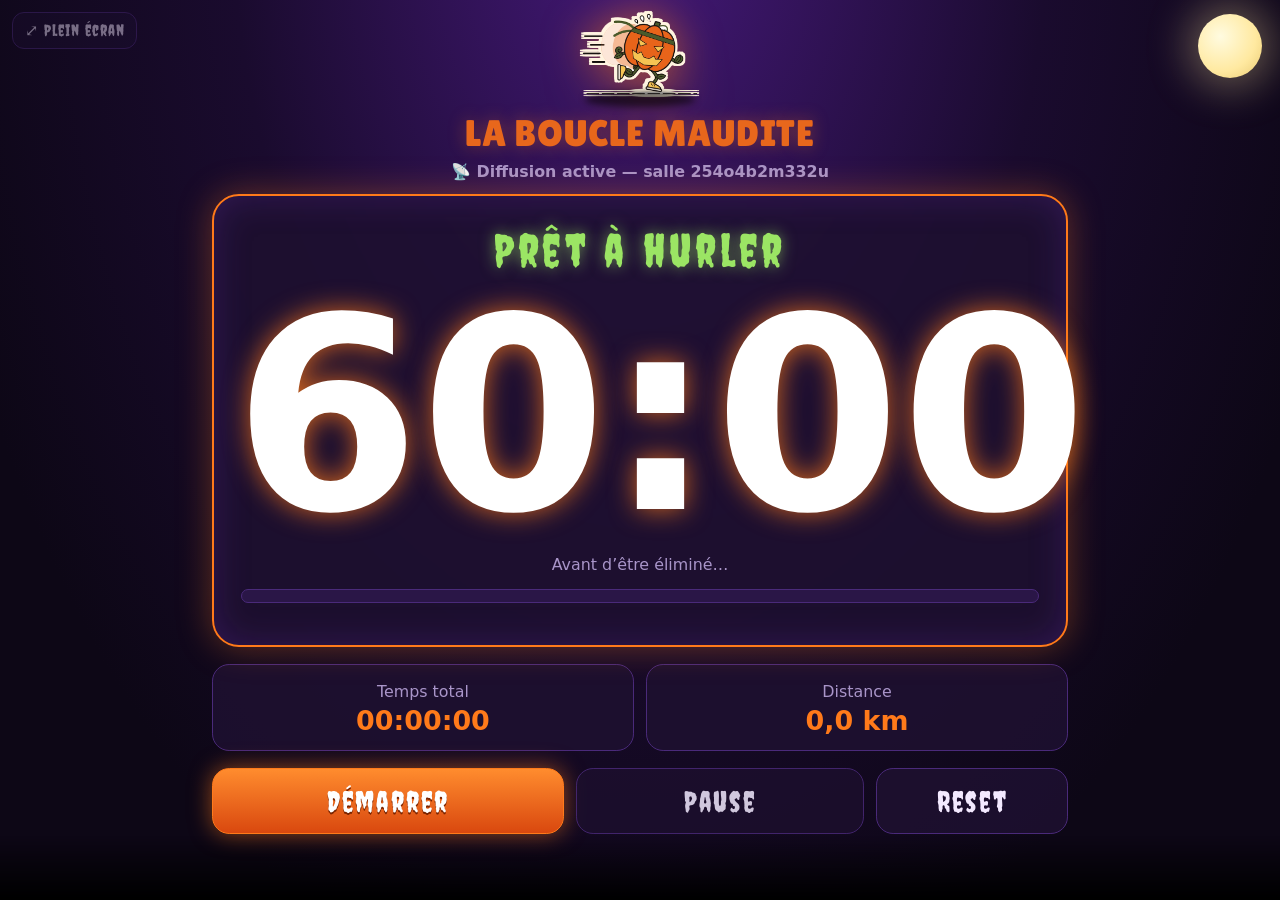
==== commit 1a52cf0f: "Add live multi-team admin dashboard" ====
--- a/index.html
+++ b/index.html
@@ -55,6 +55,7 @@
     </div>
     <p>Astuce : mets 1 minute pour tester le chrono.</p><div class="set"><button onclick="laugh(9,165,.7)" style="font-size:16px;padding:10px">🎃 Tester le rire</button><button onclick="say('Préparez-vous pour le prochain tour')" style="font-size:16px;padding:10px">🎙️ Tester la voix</button><button onclick="musicTest()" style="font-size:16px;padding:10px">🎵 Tester la musique</button><button onclick="var ok=buzz([500,150,500]);$('shmsg').textContent=ok?'Vibration envoyée ✔':'Vibration non disponible sur cet appareil'" style="font-size:16px;padding:10px">📳 Tester la vibration</button><button onclick="jumpscare()" style="font-size:16px;padding:10px">👻 Tester le screamer</button></div>
   <div class="set" id="sharebox"><button id="copyview" style="font-size:16px;padding:10px">🔗 Lien spectateur</button><button id="copyctl" style="font-size:16px;padding:10px">🔑 Lien contrôle</button></div><p class="label" id="shmsg" style="word-break:break-all"></p>
+      <p class="label"><a href="admin.html">Ouvrir le tableau des équipes →</a></p>
   </details>
   <details id="msgbox" open>
     <summary>📣 Message aux spectateurs</summary>
--- a/style.css
+++ b/style.css
@@ -1,107 +1,683 @@
-:root{--bg:#0d0716;--card:rgba(30,16,48,.88);--fg:#f3e9ff;--mut:#a995c9;--acc:#ff7a1a;--ok:#9be564;--warn:#ffb020;--bad:#ff3b3b;--bd:#4a2a7a;
---fx:"Creepster","Chiller","Impact",fantasy;
-box-sizing:border-box;padding-top:env(safe-area-inset-top,0px);padding-bottom:env(safe-area-inset-bottom,0px);color-scheme:dark}
-*{box-sizing:border-box}
-html,body{height:100%;margin:0}
-body{background:radial-gradient(ellipse at 50% -10%,#45197a 0%,#1a0b2e 45%,#0d0716 80%);color:var(--fg);font-family:system-ui,-apple-system,"Segoe UI",sans-serif;display:flex;justify-content:center;align-items:center;padding:16px 16px 70px;overflow-x:hidden;overflow-y:auto;transition:background .4s}
-body.boo{background:radial-gradient(ellipse at 50% 40%,#7a1d1d 0%,#2a0a3a 60%,#0d0716 100%)}
-.moon{position:fixed;top:calc(14px + env(safe-area-inset-top,0px));right:18px;width:64px;height:64px;border-radius:50%;background:radial-gradient(circle at 35% 35%,#fffbe0,#ffe9a0 60%,#e8c870);box-shadow:0 0 40px 10px rgba(255,233,160,.35);pointer-events:none;z-index:0}
-.bat{position:fixed;font-size:26px;pointer-events:none;z-index:0;left:-50px;animation:fly 14s linear infinite}
-.bat:nth-of-type(2){top:18%;animation-duration:11s;animation-delay:-4s;font-size:20px}
-.bat:nth-of-type(3){top:55%;animation-duration:17s;animation-delay:-9s;font-size:32px}
-.bat:nth-of-type(4){top:8%;animation-duration:13s;animation-delay:-1s}
-@keyframes fly{0%{transform:translate(0,0) scaleX(1)}25%{transform:translate(30vw,-30px) scaleX(-1)}50%{transform:translate(60vw,20px) scaleX(1)}75%{transform:translate(90vw,-20px) scaleX(-1)}100%{transform:translate(115vw,10px) scaleX(1)}}
-.ground{position:fixed;left:0;right:0;bottom:0;padding-bottom:env(safe-area-inset-bottom,0px);height:calc(64px + env(safe-area-inset-bottom,0px));display:flex;justify-content:space-around;align-items:flex-end;font-size:34px;background:linear-gradient(to top,#000 0%,transparent 100%);pointer-events:none;z-index:0}
-@keyframes bob{50%{transform:translateY(-6px)}}
-.app{position:relative;z-index:1;width:100%;max-width:440px;text-align:center}
-.logo{width:150px;height:auto;display:block;margin:0 auto 2px;transform-origin:50% 100%;animation:run 1.1s ease-in-out infinite;filter:drop-shadow(2px 0 0 #fff4e0) drop-shadow(-2px 0 0 #fff4e0) drop-shadow(0 2px 0 #fff4e0) drop-shadow(0 -2px 0 #fff4e0) drop-shadow(0 0 16px rgba(255,122,26,.55))}
-h1{font-family:"Lilita One","Arial Black",Impact,sans-serif;font-weight:400;font-size:34px;letter-spacing:.02em;text-transform:uppercase;color:#E8671C;margin:0 0 12px;line-height:1.05;text-shadow:0 0 14px rgba(255,122,26,.35)}
-.card{background:var(--card);border:2px solid var(--acc);border-radius:22px;padding:22px 16px;box-shadow:0 0 28px rgba(255,122,26,.35),inset 0 0 30px rgba(120,50,200,.25);backdrop-filter:blur(4px)}
-.boo .card{animation:shake .5s 5;border-color:var(--ok);box-shadow:0 0 40px rgba(155,229,100,.6)}
-@keyframes shake{25%{transform:translate(-5px,2px) rotate(-1deg)}75%{transform:translate(5px,-2px) rotate(1deg)}}
-.lap{font-family:var(--fx);font-size:30px;letter-spacing:.08em;color:var(--ok);text-shadow:0 0 12px rgba(155,229,100,.6)}
-.time{font-size:clamp(64px,22vw,104px);font-weight:800;font-variant-numeric:tabular-nums;line-height:1.1;margin:8px 0;color:#fff;text-shadow:0 0 22px rgba(255,122,26,.8);transition:color .3s}
-.time.warn{color:var(--warn)}
-.time.bad{color:var(--bad);text-shadow:0 0 26px rgba(255,59,59,.9);animation:flick .7s infinite}
-@keyframes flick{0%,100%{opacity:1}45%{opacity:.55}50%{opacity:1}55%{opacity:.7}}
-.bar{height:12px;border-radius:6px;background:#2a1647;overflow:hidden;margin:12px 6px;border:1px solid var(--bd)}
-.bar>i{display:block;height:100%;width:0;background:var(--ok);box-shadow:0 0 12px currentColor;transition:background .3s}
-.label{font-size:13px;color:var(--mut)}
-.stats{display:grid;grid-template-columns:1fr 1fr;gap:10px;margin-top:14px}
-.stat{background:var(--card);border:1px solid var(--bd);border-radius:14px;padding:12px}
-.stat b{display:block;font-size:22px;font-variant-numeric:tabular-nums;margin-top:2px;color:var(--acc)}
-.btns{display:flex;gap:10px;margin-top:14px}
-button{flex:1;font-family:var(--fx);letter-spacing:.06em;font-size:24px;padding:12px;border-radius:14px;border:1px solid var(--bd);background:var(--card);color:var(--fg);cursor:pointer}
-button.main{background:linear-gradient(#ff8c2e,#d9480f);color:#fff;border-color:var(--acc);box-shadow:0 0 18px rgba(255,122,26,.55);text-shadow:0 2px 0 #7a2400}
-button:disabled{opacity:.85}
-button:active{transform:scale(.97)}
-details{margin-top:14px;font-size:14px;color:var(--mut)}
-summary{cursor:pointer}
-.set{display:flex;gap:10px;justify-content:center;margin-top:10px;flex-wrap:wrap}
-.set label{display:flex;flex-direction:column;gap:4px;font-size:12px}
-.set input{width:110px;padding:8px;border-radius:8px;border:1px solid var(--bd);background:#1a0b2e;color:var(--fg);font:inherit;text-align:center}
-.zone .card{animation:zonepulse 1.2s ease-in-out infinite}
-@keyframes zonepulse{50%{border-color:var(--bad);box-shadow:0 0 38px rgba(255,59,59,.65),inset 0 0 30px rgba(255,59,59,.25)}}
-.zone #sub{color:var(--warn);font-weight:700}
-html.fs body{overflow:hidden}
-.fsbtn{position:fixed;top:calc(12px + env(safe-area-inset-top,0px));left:12px;z-index:3;flex:none;font-size:16px;padding:8px 12px;border-radius:12px}
-.logobox{position:relative;display:inline-block;margin:0 auto 8px}
-.lshadow{position:absolute;left:50%;bottom:-6px;width:90px;height:12px;margin-left:-45px;border-radius:50%;background:rgba(0,0,0,.6);filter:blur(3px);animation:lsh 1.1s ease-in-out infinite}
-@keyframes run{0%,100%{transform:translateY(0) rotate(-3deg) scale(1.04,.96)}50%{transform:translateY(-12px) rotate(3deg) scale(.97,1.03)}}
-@keyframes lsh{0%,100%{transform:scale(1);opacity:.6}50%{transform:scale(.7);opacity:.3}}
-.zone .logo,.zone .lshadow{animation-duration:.5s}
-.boo .logo{animation:jump .5s ease-out 3}
-@keyframes jump{40%{transform:translateY(-34px) rotate(-8deg) scale(1.12)}}
-.paused .time{animation:flick 1.4s infinite}
-.barwrap{position:relative;margin:12px 6px}
-.barwrap .bar{margin:0}
-#seek{position:absolute;left:-8px;top:50%;width:calc(100% + 16px);height:28px;margin:0;transform:translateY(-50%);background:transparent;-webkit-appearance:none;appearance:none;cursor:pointer;z-index:2;outline:none}
-#seek::-webkit-slider-runnable-track{background:transparent;height:28px;border:0}
-#seek::-moz-range-track{background:transparent;height:28px;border:0}
-#seek::-webkit-slider-thumb{-webkit-appearance:none;width:16px;height:16px;margin-top:6px;border-radius:50%;background:var(--acc);border:2px solid #fff4e0;box-shadow:0 0 6px rgba(255,122,26,.7);opacity:.55;transition:opacity .2s,transform .2s}
-#seek::-moz-range-thumb{width:12px;height:12px;border-radius:50%;background:var(--acc);border:2px solid #fff4e0;box-shadow:0 0 6px rgba(255,122,26,.7);opacity:.55;transition:opacity .2s,transform .2s}
-#seek:hover::-webkit-slider-thumb,#seek:active::-webkit-slider-thumb,#seek:focus-visible::-webkit-slider-thumb{opacity:1;transform:scale(1.25)}
-#seek:hover::-moz-range-thumb,#seek:active::-moz-range-thumb,#seek:focus-visible::-moz-range-thumb{opacity:1;transform:scale(1.25)}
-#seek:disabled{cursor:default}
-#seek:disabled::-webkit-slider-thumb{opacity:0}
-#seek:disabled::-moz-range-thumb{opacity:0}
-body::after{content:"";position:fixed;inset:0;pointer-events:none;z-index:0;box-shadow:inset 0 0 0 rgba(255,59,59,0);transition:box-shadow .6s}
-body.zone::after{box-shadow:inset 0 0 100px rgba(255,122,26,.4)}
-body.hot::after{box-shadow:inset 0 0 140px rgba(255,59,59,.55);animation:vig .7s ease-in-out infinite}
-body.crit::after{box-shadow:inset 0 0 190px rgba(255,59,59,.8);animation-duration:.5s}
-@keyframes vig{50%{opacity:.4}}
-body.zone .card{border-color:var(--acc);animation:glow1 1.2s ease-in-out infinite}
-@keyframes glow1{0%,100%{box-shadow:0 0 18px 2px rgba(255,122,26,.55),0 0 50px 8px rgba(255,122,26,.3),inset 0 0 24px rgba(255,122,26,.18)}50%{box-shadow:0 0 36px 8px rgba(255,150,40,.95),0 0 90px 24px rgba(255,122,26,.55),0 0 150px 40px rgba(255,90,0,.28),inset 0 0 46px rgba(255,122,26,.38)}}
-body.hot .card{border-color:var(--bad);animation:glow2 .7s ease-in-out infinite}
-@keyframes glow2{0%,100%{box-shadow:0 0 24px 4px rgba(255,59,59,.6),0 0 70px 14px rgba(255,59,59,.35),inset 0 0 30px rgba(255,59,59,.25)}50%{box-shadow:0 0 50px 14px rgba(255,70,50,1),0 0 110px 34px rgba(255,59,59,.65),0 0 180px 60px rgba(255,40,40,.32),inset 0 0 60px rgba(255,59,59,.5)}}
-body.crit .card{animation:glow2 .45s ease-in-out infinite}
-body.zone .bar{box-shadow:0 0 18px rgba(255,122,26,.75)}
-body.hot .bar{box-shadow:0 0 22px rgba(255,59,59,.9)}
-body.zone .time.warn{text-shadow:0 0 34px rgba(255,150,40,1),0 0 70px rgba(255,122,26,.6)}
-body.crit .time{text-shadow:0 0 40px rgba(255,59,59,1),0 0 90px rgba(255,59,59,.75)}
-html.fs .app{max-width:700px}
-html.fs .card{container-type:inline-size}
-html.fs .time{font-size:200px;font-size:33cqw;line-height:1;margin:4px 0;white-space:nowrap}
-html.fs .lap{font-size:38px}
-html.fs .logo{width:96px}
-html.fs h1{font-size:30px;margin-bottom:8px}
-html.fs details{display:none}
-.spectator .btns,.spectator details,.spectator #seek,.spectator #spec{display:none}
-#snd{position:fixed;top:calc(12px + env(safe-area-inset-top,0px));right:14px;z-index:3;font-size:22px;opacity:.55;cursor:pointer}
-#bcast{margin:0 0 12px;padding:12px 14px;border:2px solid var(--acc);border-radius:16px;background:rgba(255,122,26,.16);color:#fff;font-weight:700;font-size:18px;line-height:1.3;box-shadow:0 0 22px rgba(255,122,26,.5);animation:bcast 1.6s ease-in-out infinite;word-break:break-word}
-#bcast::before{content:"📣 "}
-@keyframes bcast{50%{box-shadow:0 0 38px rgba(255,150,40,.95)}}
-html.fs #bcast{font-size:26px}
-#laps{margin-top:14px}
-#laplist{max-height:38vh;overflow:auto;text-align:left;font-size:14px;margin-top:8px;border:1px solid var(--bd);border-radius:12px;padding:6px 10px;background:var(--card)}
-.lhead{color:var(--mut);font-size:12px;margin:8px 0 2px}
-.lrow{display:flex;flex-wrap:wrap;justify-content:space-between;gap:2px 10px;padding:4px 0;border-bottom:1px solid var(--bd);font-variant-numeric:tabular-nums}
-.lrow b{color:var(--acc)}
-.lrow i{color:var(--mut);font-style:normal;font-size:12px}
-html.fs #laps{display:none}
-body:not(.spectator) #laps{display:none}
-#scream{position:fixed;inset:0;z-index:99999;display:flex;align-items:center;justify-content:center;background:radial-gradient(circle,#8a0000 0%,#000 75%);animation:scrbg 1.5s forwards;cursor:pointer;overflow:hidden}
-#scream svg{width:min(115vw,115vh);height:auto;filter:drop-shadow(0 0 40px rgba(255,60,0,.9));animation:scrface 1.5s forwards}
-@keyframes scrbg{0%{opacity:0}3%{opacity:1}85%{opacity:1}100%{opacity:0}}
-@keyframes scrface{0%{transform:scale(.08)}5%{transform:scale(1.3) rotate(-3deg)}10%{transform:scale(1.15) translate(-12px,8px) rotate(3deg)}15%{transform:scale(1.3) translate(10px,-8px) rotate(-2deg)}20%{transform:scale(1.18) translate(-8px,6px) rotate(2deg)}25%{transform:scale(1.32) translate(8px,-6px)}30%{transform:scale(1.2) translate(-6px,4px) rotate(-2deg)}40%{transform:scale(1.3) translate(6px,-4px)}55%{transform:scale(1.22) translate(-4px,3px)}100%{transform:scale(1.45)}}
-@media (prefers-reduced-motion:reduce){*{animation:none!important}}+:root {
+  --bg:#0d0716;
+  --card:rgba(30,16,48,.88);
+  --fg:#f3e9ff;
+  --mut:#a995c9;
+  --acc:#ff7a1a;
+  --ok:#9be564;
+  --warn:#ffb020;
+  --bad:#ff3b3b;
+  --bd:#4a2a7a;
+  --fx:"Creepster","Chiller","Impact",fantasy;
+  box-sizing:border-box;
+  padding-top:env(safe-area-inset-top,0px);
+  padding-bottom:env(safe-area-inset-bottom,0px);
+  color-scheme:dark
+}
+* {
+  box-sizing:border-box
+}
+html,body {
+  height:100%;
+  margin:0
+}
+body {
+  background:radial-gradient(ellipse at 50% -10%,#45197a 0%,#1a0b2e 45%,#0d0716 80%);
+  color:var(--fg);
+  font-family:system-ui,-apple-system,"Segoe UI",sans-serif;
+  display:flex;
+  justify-content:center;
+  align-items:center;
+  padding:16px 16px 70px;
+  overflow-x:hidden;
+  overflow-y:auto;
+  transition:background .4s
+}
+body.boo {
+  background:radial-gradient(ellipse at 50% 40%,#7a1d1d 0%,#2a0a3a 60%,#0d0716 100%)
+}
+.moon {
+  position:fixed;
+  top:calc(14px + env(safe-area-inset-top,0px));
+  right:18px;
+  width:64px;
+  height:64px;
+  border-radius:50%;
+  background:radial-gradient(circle at 35% 35%,#fffbe0,#ffe9a0 60%,#e8c870);
+  box-shadow:0 0 40px 10px rgba(255,233,160,.35);
+  pointer-events:none;
+  z-index:0
+}
+.bat {
+  position:fixed;
+  font-size:26px;
+  pointer-events:none;
+  z-index:0;
+  left:-50px;
+  animation:fly 14s linear infinite
+}
+.bat:nth-of-type(2) {
+  top:18%;
+  animation-duration:11s;
+  animation-delay:-4s;
+  font-size:20px
+}
+.bat:nth-of-type(3) {
+  top:55%;
+  animation-duration:17s;
+  animation-delay:-9s;
+  font-size:32px
+}
+.bat:nth-of-type(4) {
+  top:8%;
+  animation-duration:13s;
+  animation-delay:-1s
+}
+@keyframes fly {
+  0% {
+    transform:translate(0,0) scaleX(1)
+  }
+  25% {
+    transform:translate(30vw,-30px) scaleX(-1)
+  }
+  50% {
+    transform:translate(60vw,20px) scaleX(1)
+  }
+  75% {
+    transform:translate(90vw,-20px) scaleX(-1)
+  }
+  100% {
+    transform:translate(115vw,10px) scaleX(1)
+  }
+}
+.ground {
+  position:fixed;
+  left:0;
+  right:0;
+  bottom:0;
+  padding-bottom:env(safe-area-inset-bottom,0px);
+  height:calc(64px + env(safe-area-inset-bottom,0px));
+  display:flex;
+  justify-content:space-around;
+  align-items:flex-end;
+  font-size:34px;
+  background:linear-gradient(to top,#000 0%,transparent 100%);
+  pointer-events:none;
+  z-index:0
+}
+@keyframes bob {
+  50% {
+    transform:translateY(-6px)
+  }
+}
+.app {
+  position:relative;
+  z-index:1;
+  width:100%;
+  max-width:440px;
+  text-align:center
+}
+.logo {
+  width:150px;
+  height:auto;
+  display:block;
+  margin:0 auto 2px;
+  transform-origin:50% 100%;
+  animation:run 1.1s ease-in-out infinite;
+  filter:drop-shadow(2px 0 0 #fff4e0) drop-shadow(-2px 0 0 #fff4e0) drop-shadow(0 2px 0 #fff4e0) drop-shadow(0 -2px 0 #fff4e0) drop-shadow(0 0 16px rgba(255,122,26,.55))
+}
+h1 {
+  font-family:"Lilita One","Arial Black",Impact,sans-serif;
+  font-weight:400;
+  font-size:34px;
+  letter-spacing:.02em;
+  text-transform:uppercase;
+  color:#E8671C;
+  margin:0 0 12px;
+  line-height:1.05;
+  text-shadow:0 0 14px rgba(255,122,26,.35)
+}
+.card {
+  background:var(--card);
+  border:2px solid var(--acc);
+  border-radius:22px;
+  padding:22px 16px;
+  box-shadow:0 0 28px rgba(255,122,26,.35),inset 0 0 30px rgba(120,50,200,.25);
+  backdrop-filter:blur(4px)
+}
+.boo .card {
+  animation:shake .5s 5;
+  border-color:var(--ok);
+  box-shadow:0 0 40px rgba(155,229,100,.6)
+}
+@keyframes shake {
+  25% {
+    transform:translate(-5px,2px) rotate(-1deg)
+  }
+  75% {
+    transform:translate(5px,-2px) rotate(1deg)
+  }
+}
+.lap {
+  font-family:var(--fx);
+  font-size:30px;
+  letter-spacing:.08em;
+  color:var(--ok);
+  text-shadow:0 0 12px rgba(155,229,100,.6)
+}
+.time {
+  font-size:clamp(64px,22vw,104px);
+  font-weight:800;
+  font-variant-numeric:tabular-nums;
+  line-height:1.1;
+  margin:8px 0;
+  color:#fff;
+  text-shadow:0 0 22px rgba(255,122,26,.8);
+  transition:color .3s
+}
+.time.warn {
+  color:var(--warn)
+}
+.time.bad {
+  color:var(--bad);
+  text-shadow:0 0 26px rgba(255,59,59,.9);
+  animation:flick .7s infinite
+}
+@keyframes flick {
+  0%,100% {
+    opacity:1
+  }
+  45% {
+    opacity:.55
+  }
+  50% {
+    opacity:1
+  }
+  55% {
+    opacity:.7
+  }
+}
+.bar {
+  height:12px;
+  border-radius:6px;
+  background:#2a1647;
+  overflow:hidden;
+  margin:12px 6px;
+  border:1px solid var(--bd)
+}
+.bar>i {
+  display:block;
+  height:100%;
+  width:0;
+  background:var(--ok);
+  box-shadow:0 0 12px currentColor;
+  transition:background .3s
+}
+.label {
+  font-size:13px;
+  color:var(--mut)
+}
+.stats {
+  display:grid;
+  grid-template-columns:1fr 1fr;
+  gap:10px;
+  margin-top:14px
+}
+.stat {
+  background:var(--card);
+  border:1px solid var(--bd);
+  border-radius:14px;
+  padding:12px
+}
+.stat b {
+  display:block;
+  font-size:22px;
+  font-variant-numeric:tabular-nums;
+  margin-top:2px;
+  color:var(--acc)
+}
+.btns {
+  display:flex;
+  gap:10px;
+  margin-top:14px
+}
+button {
+  flex:1;
+  font-family:var(--fx);
+  letter-spacing:.06em;
+  font-size:24px;
+  padding:12px;
+  border-radius:14px;
+  border:1px solid var(--bd);
+  background:var(--card);
+  color:var(--fg);
+  cursor:pointer
+}
+button.main {
+  background:linear-gradient(#ff8c2e,#d9480f);
+  color:#fff;
+  border-color:var(--acc);
+  box-shadow:0 0 18px rgba(255,122,26,.55);
+  text-shadow:0 2px 0 #7a2400
+}
+button:disabled {
+  opacity:.85
+}
+button:active {
+  transform:scale(.97)
+}
+details {
+  margin-top:14px;
+  font-size:14px;
+  color:var(--mut)
+}
+summary {
+  cursor:pointer
+}
+.set {
+  display:flex;
+  gap:10px;
+  justify-content:center;
+  margin-top:10px;
+  flex-wrap:wrap
+}
+.set label {
+  display:flex;
+  flex-direction:column;
+  gap:4px;
+  font-size:12px
+}
+.set input {
+  width:110px;
+  padding:8px;
+  border-radius:8px;
+  border:1px solid var(--bd);
+  background:#1a0b2e;
+  color:var(--fg);
+  font:inherit;
+  text-align:center
+}
+.zone .card {
+  animation:zonepulse 1.2s ease-in-out infinite
+}
+@keyframes zonepulse {
+  50% {
+    border-color:var(--bad);
+    box-shadow:0 0 38px rgba(255,59,59,.65),inset 0 0 30px rgba(255,59,59,.25)
+  }
+}
+.zone #sub {
+  color:var(--warn);
+  font-weight:700
+}
+html.fs body {
+  overflow:hidden
+}
+.fsbtn {
+  position:fixed;
+  top:calc(12px + env(safe-area-inset-top,0px));
+  left:12px;
+  z-index:3;
+  flex:none;
+  font-size:16px;
+  padding:8px 12px;
+  border-radius:12px
+}
+.logobox {
+  position:relative;
+  display:inline-block;
+  margin:0 auto 8px
+}
+.lshadow {
+  position:absolute;
+  left:50%;
+  bottom:-6px;
+  width:90px;
+  height:12px;
+  margin-left:-45px;
+  border-radius:50%;
+  background:rgba(0,0,0,.6);
+  filter:blur(3px);
+  animation:lsh 1.1s ease-in-out infinite
+}
+@keyframes run {
+  0%,100% {
+    transform:translateY(0) rotate(-3deg) scale(1.04,.96)
+  }
+  50% {
+    transform:translateY(-12px) rotate(3deg) scale(.97,1.03)
+  }
+}
+@keyframes lsh {
+  0%,100% {
+    transform:scale(1);
+    opacity:.6
+  }
+  50% {
+    transform:scale(.7);
+    opacity:.3
+  }
+}
+.zone .logo,.zone .lshadow {
+  animation-duration:.5s
+}
+.boo .logo {
+  animation:jump .5s ease-out 3
+}
+@keyframes jump {
+  40% {
+    transform:translateY(-34px) rotate(-8deg) scale(1.12)
+  }
+}
+.paused .time {
+  animation:flick 1.4s infinite
+}
+.barwrap {
+  position:relative;
+  margin:12px 6px
+}
+.barwrap .bar {
+  margin:0
+}
+#seek {
+  position:absolute;
+  left:-8px;
+  top:50%;
+  width:calc(100% + 16px);
+  height:28px;
+  margin:0;
+  transform:translateY(-50%);
+  background:transparent;
+  -webkit-appearance:none;
+  appearance:none;
+  cursor:pointer;
+  z-index:2;
+  outline:none
+}
+#seek::-webkit-slider-runnable-track {
+  background:transparent;
+  height:28px;
+  border:0
+}
+#seek::-moz-range-track {
+  background:transparent;
+  height:28px;
+  border:0
+}
+#seek::-webkit-slider-thumb {
+  -webkit-appearance:none;
+  width:16px;
+  height:16px;
+  margin-top:6px;
+  border-radius:50%;
+  background:var(--acc);
+  border:2px solid #fff4e0;
+  box-shadow:0 0 6px rgba(255,122,26,.7);
+  opacity:.55;
+  transition:opacity .2s,transform .2s
+}
+#seek::-moz-range-thumb {
+  width:12px;
+  height:12px;
+  border-radius:50%;
+  background:var(--acc);
+  border:2px solid #fff4e0;
+  box-shadow:0 0 6px rgba(255,122,26,.7);
+  opacity:.55;
+  transition:opacity .2s,transform .2s
+}
+#seek:hover::-webkit-slider-thumb,#seek:active::-webkit-slider-thumb,#seek:focus-visible::-webkit-slider-thumb {
+  opacity:1;
+  transform:scale(1.25)
+}
+#seek:hover::-moz-range-thumb,#seek:active::-moz-range-thumb,#seek:focus-visible::-moz-range-thumb {
+  opacity:1;
+  transform:scale(1.25)
+}
+#seek:disabled {
+  cursor:default
+}
+#seek:disabled::-webkit-slider-thumb {
+  opacity:0
+}
+#seek:disabled::-moz-range-thumb {
+  opacity:0
+}
+body::after {
+  content:"";
+  position:fixed;
+  inset:0;
+  pointer-events:none;
+  z-index:0;
+  box-shadow:inset 0 0 0 rgba(255,59,59,0);
+  transition:box-shadow .6s
+}
+body.zone::after {
+  box-shadow:inset 0 0 100px rgba(255,122,26,.4)
+}
+body.hot::after {
+  box-shadow:inset 0 0 140px rgba(255,59,59,.55);
+  animation:vig .7s ease-in-out infinite
+}
+body.crit::after {
+  box-shadow:inset 0 0 190px rgba(255,59,59,.8);
+  animation-duration:.5s
+}
+@keyframes vig {
+  50% {
+    opacity:.4
+  }
+}
+body.zone .card {
+  border-color:var(--acc);
+  animation:glow1 1.2s ease-in-out infinite
+}
+@keyframes glow1 {
+  0%,100% {
+    box-shadow:0 0 18px 2px rgba(255,122,26,.55),0 0 50px 8px rgba(255,122,26,.3),inset 0 0 24px rgba(255,122,26,.18)
+  }
+  50% {
+    box-shadow:0 0 36px 8px rgba(255,150,40,.95),0 0 90px 24px rgba(255,122,26,.55),0 0 150px 40px rgba(255,90,0,.28),inset 0 0 46px rgba(255,122,26,.38)
+  }
+}
+body.hot .card {
+  border-color:var(--bad);
+  animation:glow2 .7s ease-in-out infinite
+}
+@keyframes glow2 {
+  0%,100% {
+    box-shadow:0 0 24px 4px rgba(255,59,59,.6),0 0 70px 14px rgba(255,59,59,.35),inset 0 0 30px rgba(255,59,59,.25)
+  }
+  50% {
+    box-shadow:0 0 50px 14px rgba(255,70,50,1),0 0 110px 34px rgba(255,59,59,.65),0 0 180px 60px rgba(255,40,40,.32),inset 0 0 60px rgba(255,59,59,.5)
+  }
+}
+body.crit .card {
+  animation:glow2 .45s ease-in-out infinite
+}
+body.zone .bar {
+  box-shadow:0 0 18px rgba(255,122,26,.75)
+}
+body.hot .bar {
+  box-shadow:0 0 22px rgba(255,59,59,.9)
+}
+body.zone .time.warn {
+  text-shadow:0 0 34px rgba(255,150,40,1),0 0 70px rgba(255,122,26,.6)
+}
+body.crit .time {
+  text-shadow:0 0 40px rgba(255,59,59,1),0 0 90px rgba(255,59,59,.75)
+}
+html.fs .app {
+  max-width:700px
+}
+html.fs .card {
+  container-type:inline-size
+}
+html.fs .time {
+  font-size:200px;
+  font-size:33cqw;
+  line-height:1;
+  margin:4px 0;
+  white-space:nowrap
+}
+html.fs .lap {
+  font-size:38px
+}
+html.fs .logo {
+  width:96px
+}
+html.fs h1 {
+  font-size:30px;
+  margin-bottom:8px
+}
+html.fs details {
+  display:none
+}
+.spectator .btns,.spectator details,.spectator #seek,.spectator #spec {
+  display:none
+}
+#snd {
+  position:fixed;
+  top:calc(12px + env(safe-area-inset-top,0px));
+  right:14px;
+  z-index:3;
+  font-size:22px;
+  opacity:.55;
+  cursor:pointer
+}
+#bcast {
+  margin:0 0 12px;
+  padding:12px 14px;
+  border:2px solid var(--acc);
+  border-radius:16px;
+  background:rgba(255,122,26,.16);
+  color:#fff;
+  font-weight:700;
+  font-size:18px;
+  line-height:1.3;
+  box-shadow:0 0 22px rgba(255,122,26,.5);
+  animation:bcast 1.6s ease-in-out infinite;
+  word-break:break-word
+}
+#bcast::before {
+  content:"📣 "
+}
+@keyframes bcast {
+  50% {
+    box-shadow:0 0 38px rgba(255,150,40,.95)
+  }
+}
+html.fs #bcast {
+  font-size:26px
+}
+#laps {
+  margin-top:14px
+}
+#laplist {
+  max-height:38vh;
+  overflow:auto;
+  text-align:left;
+  font-size:14px;
+  margin-top:8px;
+  border:1px solid var(--bd);
+  border-radius:12px;
+  padding:6px 10px;
+  background:var(--card)
+}
+.lhead {
+  color:var(--mut);
+  font-size:12px;
+  margin:8px 0 2px
+}
+.lrow {
+  display:flex;
+  flex-wrap:wrap;
+  justify-content:space-between;
+  gap:2px 10px;
+  padding:4px 0;
+  border-bottom:1px solid var(--bd);
+  font-variant-numeric:tabular-nums
+}
+.lrow b {
+  color:var(--acc)
+}
+.lrow i {
+  color:var(--mut);
+  font-style:normal;
+  font-size:12px
+}
+html.fs #laps {
+  display:none
+}
+body:not(.spectator) #laps {
+  display:none
+}
+#scream {
+  position:fixed;
+  inset:0;
+  z-index:99999;
+  display:flex;
+  align-items:center;
+  justify-content:center;
+  background:radial-gradient(circle,#8a0000 0%,#000 75%);
+  animation:scrbg 1.5s forwards;
+  cursor:pointer;
+  overflow:hidden
+}
+#scream svg {
+  width:min(115vw,115vh);
+  height:auto;
+  filter:drop-shadow(0 0 40px rgba(255,60,0,.9));
+  animation:scrface 1.5s forwards
+}
+@keyframes scrbg {
+  0% {
+    opacity:0
+  }
+  3% {
+    opacity:1
+  }
+  85% {
+    opacity:1
+  }
+  100% {
+    opacity:0
+  }
+}
+@keyframes scrface {
+  0% {
+    transform:scale(.08)
+  }
+  5% {
+    transform:scale(1.3) rotate(-3deg)
+  }
+  10% {
+    transform:scale(1.15) translate(-12px,8px) rotate(3deg)
+  }
+  15% {
+    transform:scale(1.3) translate(10px,-8px) rotate(-2deg)
+  }
+  20% {
+    transform:scale(1.18) translate(-8px,6px) rotate(2deg)
+  }
+  25% {
+    transform:scale(1.32) translate(8px,-6px)
+  }
+  30% {
+    transform:scale(1.2) translate(-6px,4px) rotate(-2deg)
+  }
+  40% {
+    transform:scale(1.3) translate(6px,-4px)
+  }
+  55% {
+    transform:scale(1.22) translate(-4px,3px)
+  }
+  100% {
+    transform:scale(1.45)
+  }
+}
+@media (prefers-reduced-motion:reduce) {
+  * {
+    animation:none!important
+  }
+}
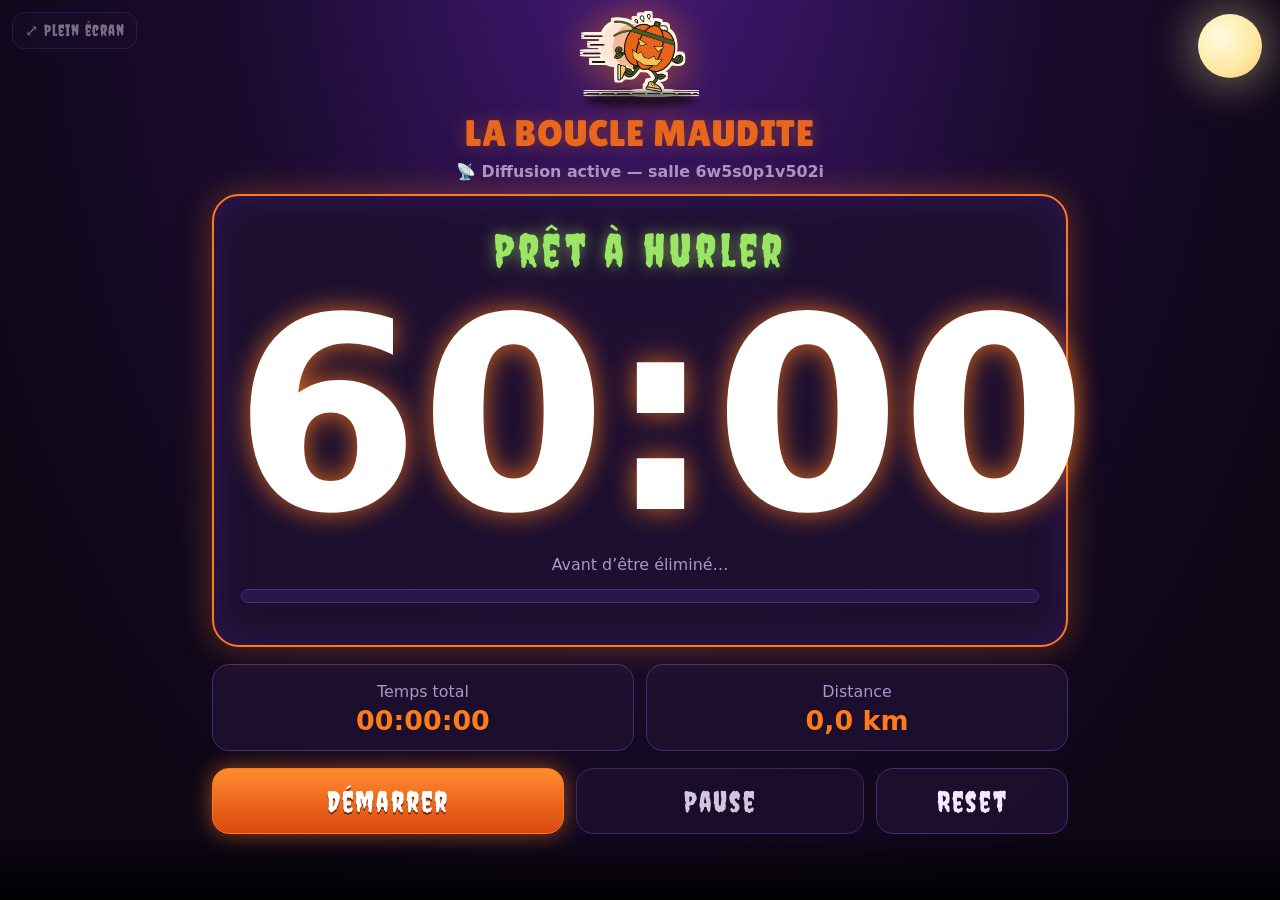
==== commit e7f0e1ae: "Fix countdown haptics and iOS fallback" ====
--- a/index.html
+++ b/index.html
@@ -53,6 +53,7 @@
       <label>Vibration<input id="vibe" type="checkbox" checked style="width:28px;height:28px"></label>
       <label>Screamer spectateurs<input id="scream" type="checkbox" checked style="width:28px;height:28px"></label>
     </div>
+    <p id="haptic-note" class="label haptic-note" hidden></p>
     <p>Astuce : mets 1 minute pour tester le chrono.</p><div class="set"><button onclick="laugh(9,165,.7)" style="font-size:16px;padding:10px">🎃 Tester le rire</button><button onclick="say('Préparez-vous pour le prochain tour')" style="font-size:16px;padding:10px">🎙️ Tester la voix</button><button onclick="musicTest()" style="font-size:16px;padding:10px">🎵 Tester la musique</button><button onclick="var ok=buzz([500,150,500]);$('shmsg').textContent=ok?'Vibration envoyée ✔':'Vibration non disponible sur cet appareil'" style="font-size:16px;padding:10px">📳 Tester la vibration</button><button onclick="jumpscare()" style="font-size:16px;padding:10px">👻 Tester le screamer</button></div>
   <div class="set" id="sharebox"><button id="copyview" style="font-size:16px;padding:10px">🔗 Lien spectateur</button><button id="copyctl" style="font-size:16px;padding:10px">🔑 Lien contrôle</button></div><p class="label" id="shmsg" style="word-break:break-all"></p>
       <p class="label"><a href="admin.html">Ouvrir le tableau des équipes →</a></p>
--- a/style.css
+++ b/style.css
@@ -217,6 +217,10 @@
   font-size:13px;
   color:var(--mut)
 }
+.haptic-note {
+  margin:6px 0 0;
+  color:var(--warn)
+}
 .stats {
   display:grid;
   grid-template-columns:1fr 1fr;
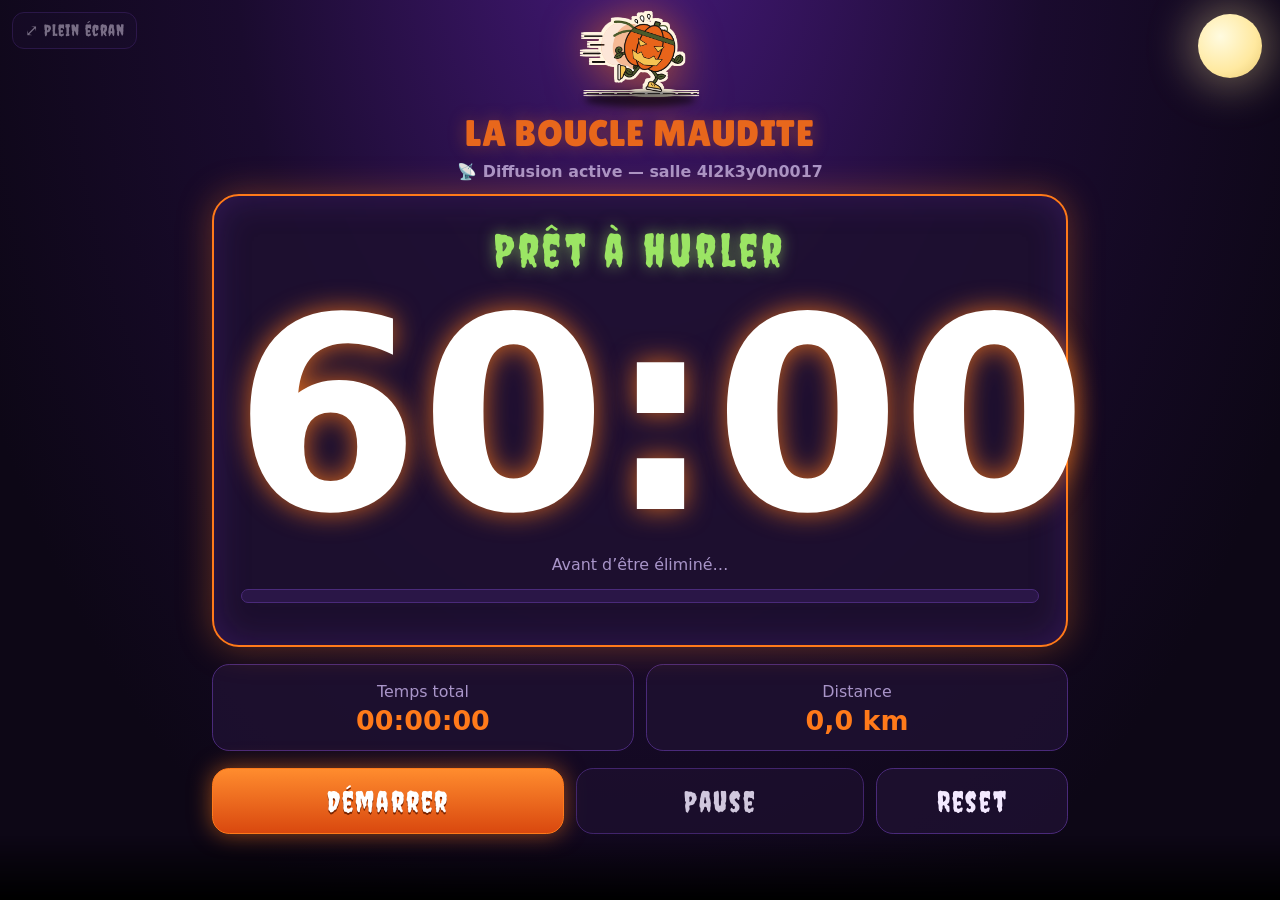
==== commit c91d425b: "Add multi-room creation from control page" ====
--- a/index.html
+++ b/index.html
@@ -56,6 +56,17 @@
     <p id="haptic-note" class="label haptic-note" hidden></p>
     <p>Astuce : mets 1 minute pour tester le chrono.</p><div class="set"><button onclick="laugh(9,165,.7)" style="font-size:16px;padding:10px">🎃 Tester le rire</button><button onclick="say('Préparez-vous pour le prochain tour')" style="font-size:16px;padding:10px">🎙️ Tester la voix</button><button onclick="musicTest()" style="font-size:16px;padding:10px">🎵 Tester la musique</button><button onclick="var ok=buzz([500,150,500]);$('shmsg').textContent=ok?'Vibration envoyée ✔':'Vibration non disponible sur cet appareil'" style="font-size:16px;padding:10px">📳 Tester la vibration</button><button onclick="jumpscare()" style="font-size:16px;padding:10px">👻 Tester le screamer</button></div>
   <div class="set" id="sharebox"><button id="copyview" style="font-size:16px;padding:10px">🔗 Lien spectateur</button><button id="copyctl" style="font-size:16px;padding:10px">🔑 Lien contrôle</button></div><p class="label" id="shmsg" style="word-break:break-all"></p>
+  <section class="room-manager" id="room-manager" aria-labelledby="room-manager-title">
+    <h3 id="room-manager-title">Créer plusieurs salles</h3>
+    <p class="label">Chaque salle a son chrono indépendant. Crée une salle par groupe, puis envoie à chacun son lien spectateur.</p>
+    <form id="room-create-form" class="set room-create-form">
+      <label for="room-name">Nom de l’équipe</label>
+      <input id="room-name" type="text" maxlength="40" required placeholder="Ex. Les Sorcières">
+      <button class="main" type="submit">＋ Créer la salle</button>
+    </form>
+    <p id="room-create-status" class="label" role="status" aria-live="polite"></p>
+    <div id="created-room-list" class="created-room-list"></div>
+  </section>
       <p class="label"><a href="admin.html">Ouvrir le tableau des équipes →</a></p>
   </details>
   <details id="msgbox" open>
--- a/style.css
+++ b/style.css
@@ -221,6 +221,52 @@
   margin:6px 0 0;
   color:var(--warn)
 }
+.room-manager {
+  margin-top:14px;
+  padding:12px;
+  border:1px solid var(--bd);
+  border-radius:12px;
+  background:rgba(13,7,22,.45)
+}
+.room-manager h3 {
+  margin:0 0 6px;
+  color:var(--acc)
+}
+.room-create-form {
+  align-items:end
+}
+.room-create-form label {
+  flex:1 1 180px
+}
+.room-create-form input {
+  min-width:0;
+  width:100%;
+  padding:10px;
+  border:1px solid var(--bd);
+  border-radius:8px;
+  background:#1a0b2e;
+  color:var(--fg);
+  font:inherit
+}
+.created-room-list {
+  display:grid;
+  gap:8px
+}
+.created-room {
+  display:grid;
+  gap:5px;
+  padding:10px;
+  border:1px solid var(--bd);
+  border-radius:9px
+}
+.created-room .set {
+  justify-content:flex-start;
+  margin:0
+}
+.created-room a {
+  color:var(--ok);
+  font-size:14px
+}
 .stats {
   display:grid;
   grid-template-columns:1fr 1fr;
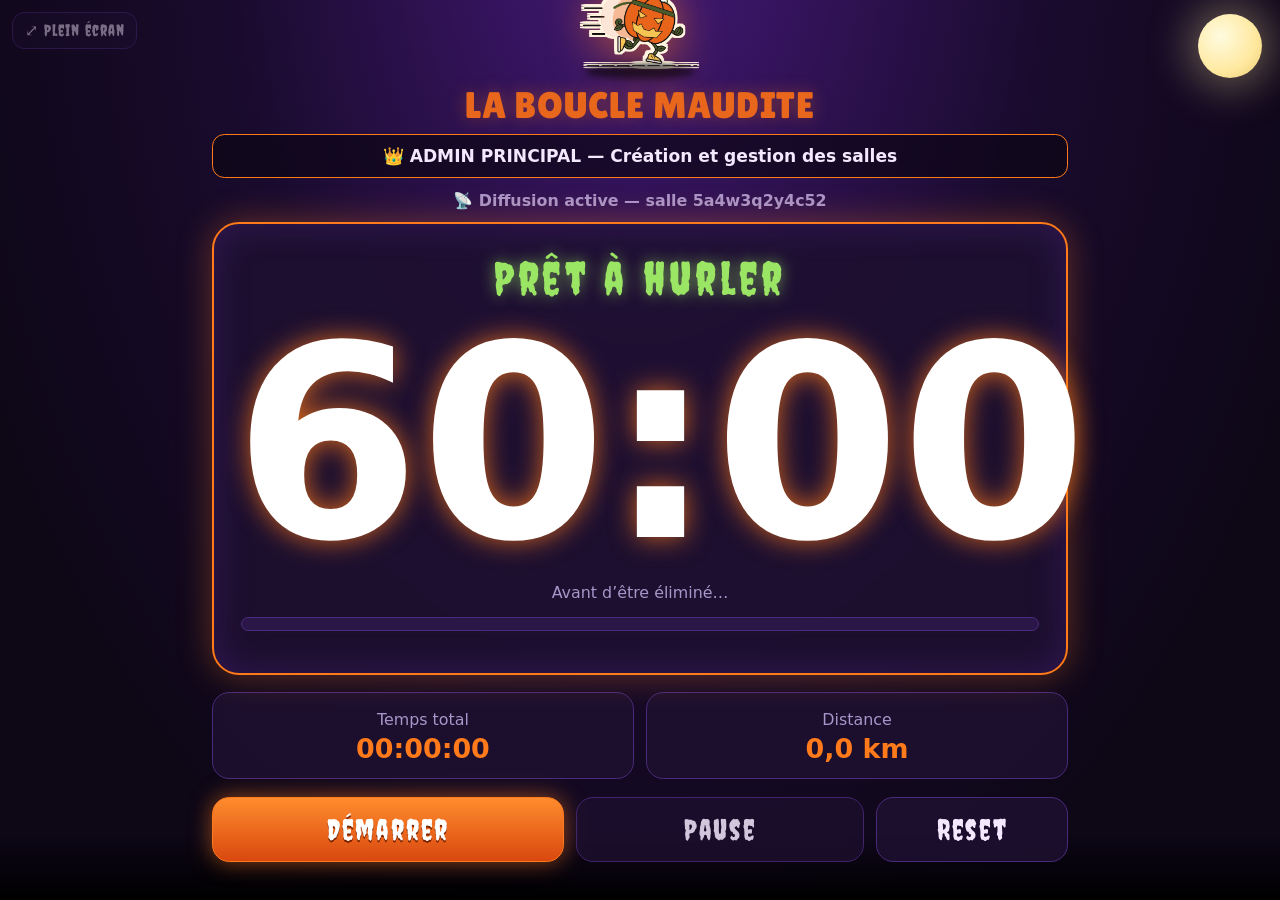
==== commit 08230497: "Label room roles and team links" ====
--- a/index.html
+++ b/index.html
@@ -16,6 +16,7 @@
 <div class="app">
   <div class="logobox"><img class="logo" src="assets/logo.png" alt="La Boucle Maudite"><i class="lshadow"></i></div>
   <h1>La Boucle Maudite</h1>
+  <div class="room-role" id="room-role" hidden></div>
   <div class="label" id="spec" hidden style="margin-bottom:10px;font-weight:700"></div>
   <div id="bcast" hidden></div>
   <div class="card">
@@ -57,7 +58,7 @@
     <p>Astuce : mets 1 minute pour tester le chrono.</p><div class="set"><button onclick="laugh(9,165,.7)" style="font-size:16px;padding:10px">🎃 Tester le rire</button><button onclick="say('Préparez-vous pour le prochain tour')" style="font-size:16px;padding:10px">🎙️ Tester la voix</button><button onclick="musicTest()" style="font-size:16px;padding:10px">🎵 Tester la musique</button><button onclick="var ok=buzz([500,150,500]);$('shmsg').textContent=ok?'Vibration envoyée ✔':'Vibration non disponible sur cet appareil'" style="font-size:16px;padding:10px">📳 Tester la vibration</button><button onclick="jumpscare()" style="font-size:16px;padding:10px">👻 Tester le screamer</button></div>
   <div class="set" id="sharebox"><button id="copyview" style="font-size:16px;padding:10px">🔗 Lien spectateur</button><button id="copyctl" style="font-size:16px;padding:10px">🔑 Lien contrôle</button></div><p class="label" id="shmsg" style="word-break:break-all"></p>
   <section class="room-manager" id="room-manager" aria-labelledby="room-manager-title">
-    <h3 id="room-manager-title">Créer plusieurs salles</h3>
+    <h3 id="room-manager-title">👑 ADMIN PRINCIPAL — Créer les salles</h3>
     <p class="label">Chaque salle a son chrono indépendant. Crée une salle par groupe, puis envoie à chacun son lien spectateur.</p>
     <form id="room-create-form" class="set room-create-form">
       <label for="room-name">Nom de l’équipe</label>
--- a/style.css
+++ b/style.css
@@ -221,6 +221,38 @@
   margin:6px 0 0;
   color:var(--warn)
 }
+.room-role {
+  margin:0 0 10px;
+  padding:9px 12px;
+  border:1px solid var(--acc);
+  border-radius:10px;
+  color:var(--fg);
+  background:rgba(13,7,22,.7);
+  font-size:14px;
+  font-weight:800;
+  text-align:center
+}
+.spectator-role {
+  border-color:var(--ok);
+  color:var(--ok)
+}
+.team-admin-role {
+  border-color:var(--warn);
+  color:var(--warn)
+}
+.room-link-group {
+  display:grid;
+  gap:4px;
+  justify-items:start;
+  width:100%;
+  padding:8px 0;
+  border-top:1px solid var(--bd)
+}
+.room-link-label {
+  color:var(--fg);
+  font-size:13px;
+  font-weight:700
+}
 .room-manager {
   margin-top:14px;
   padding:12px;
